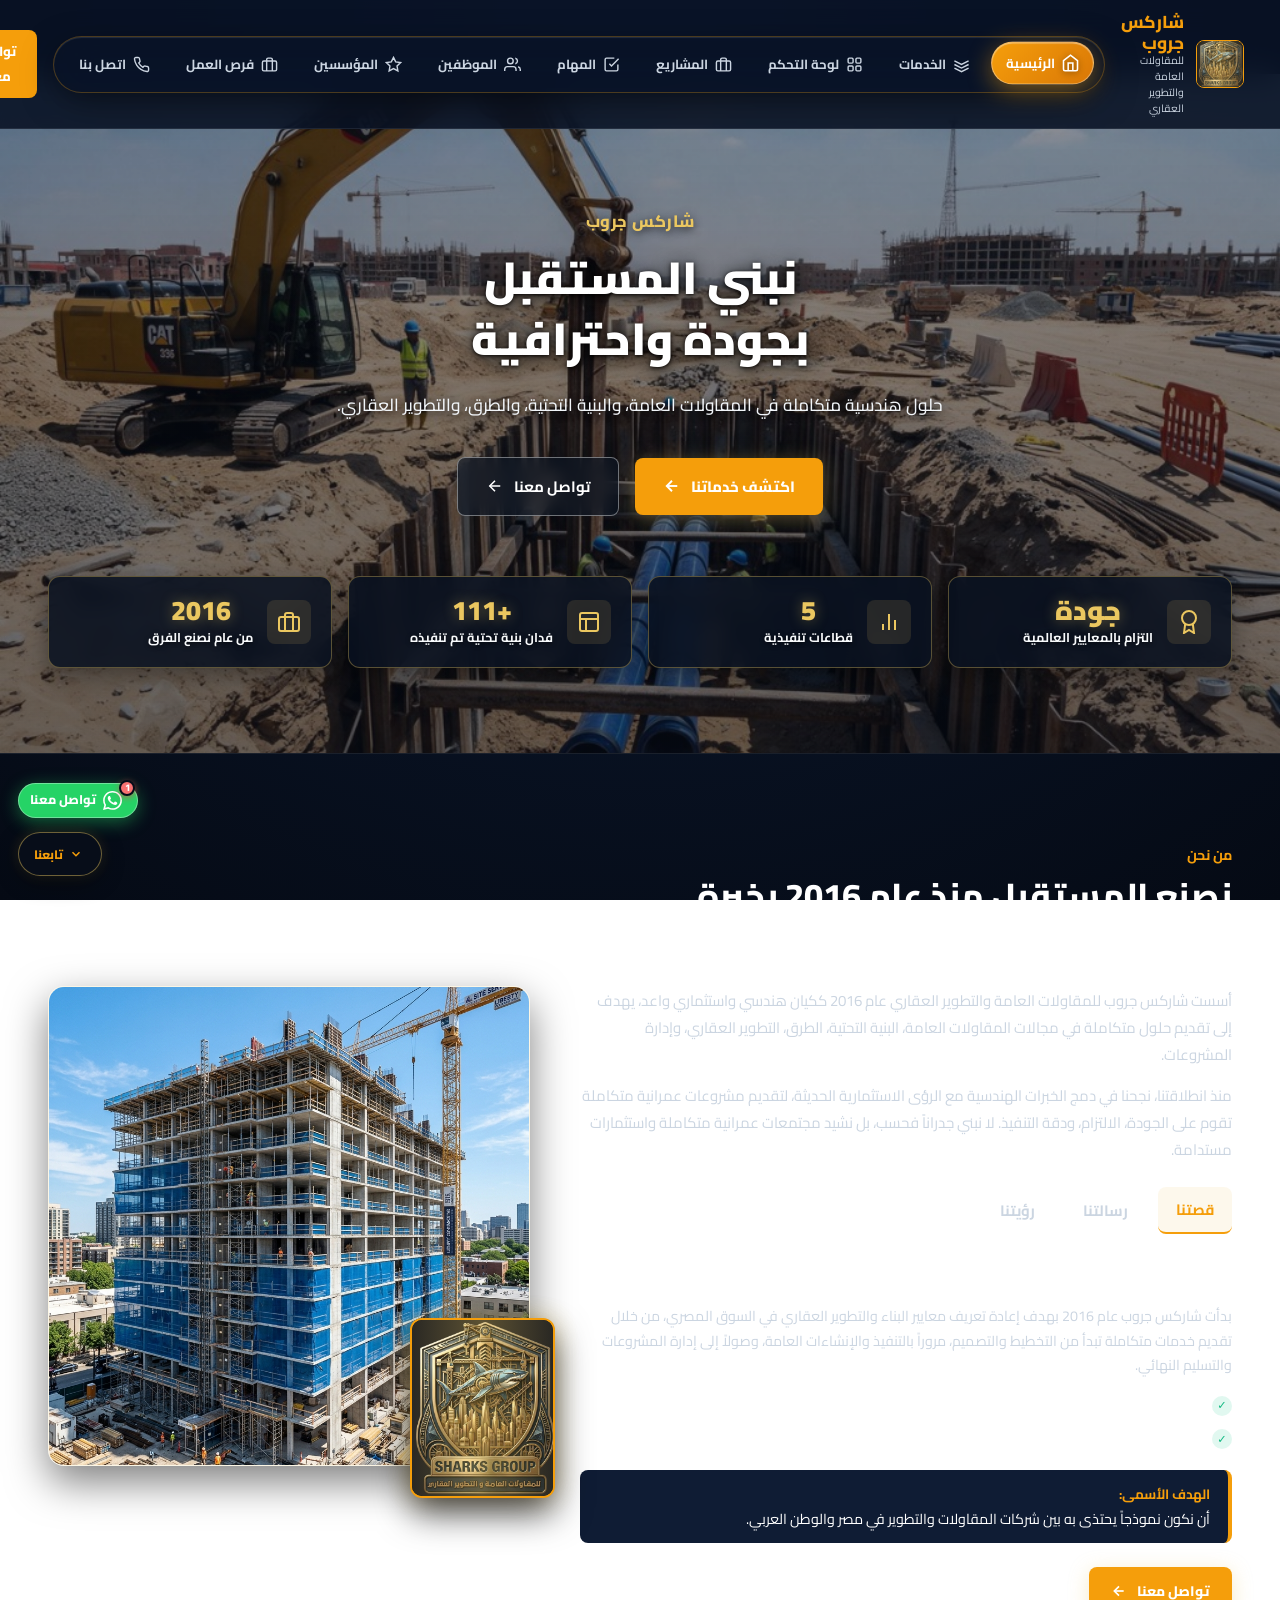
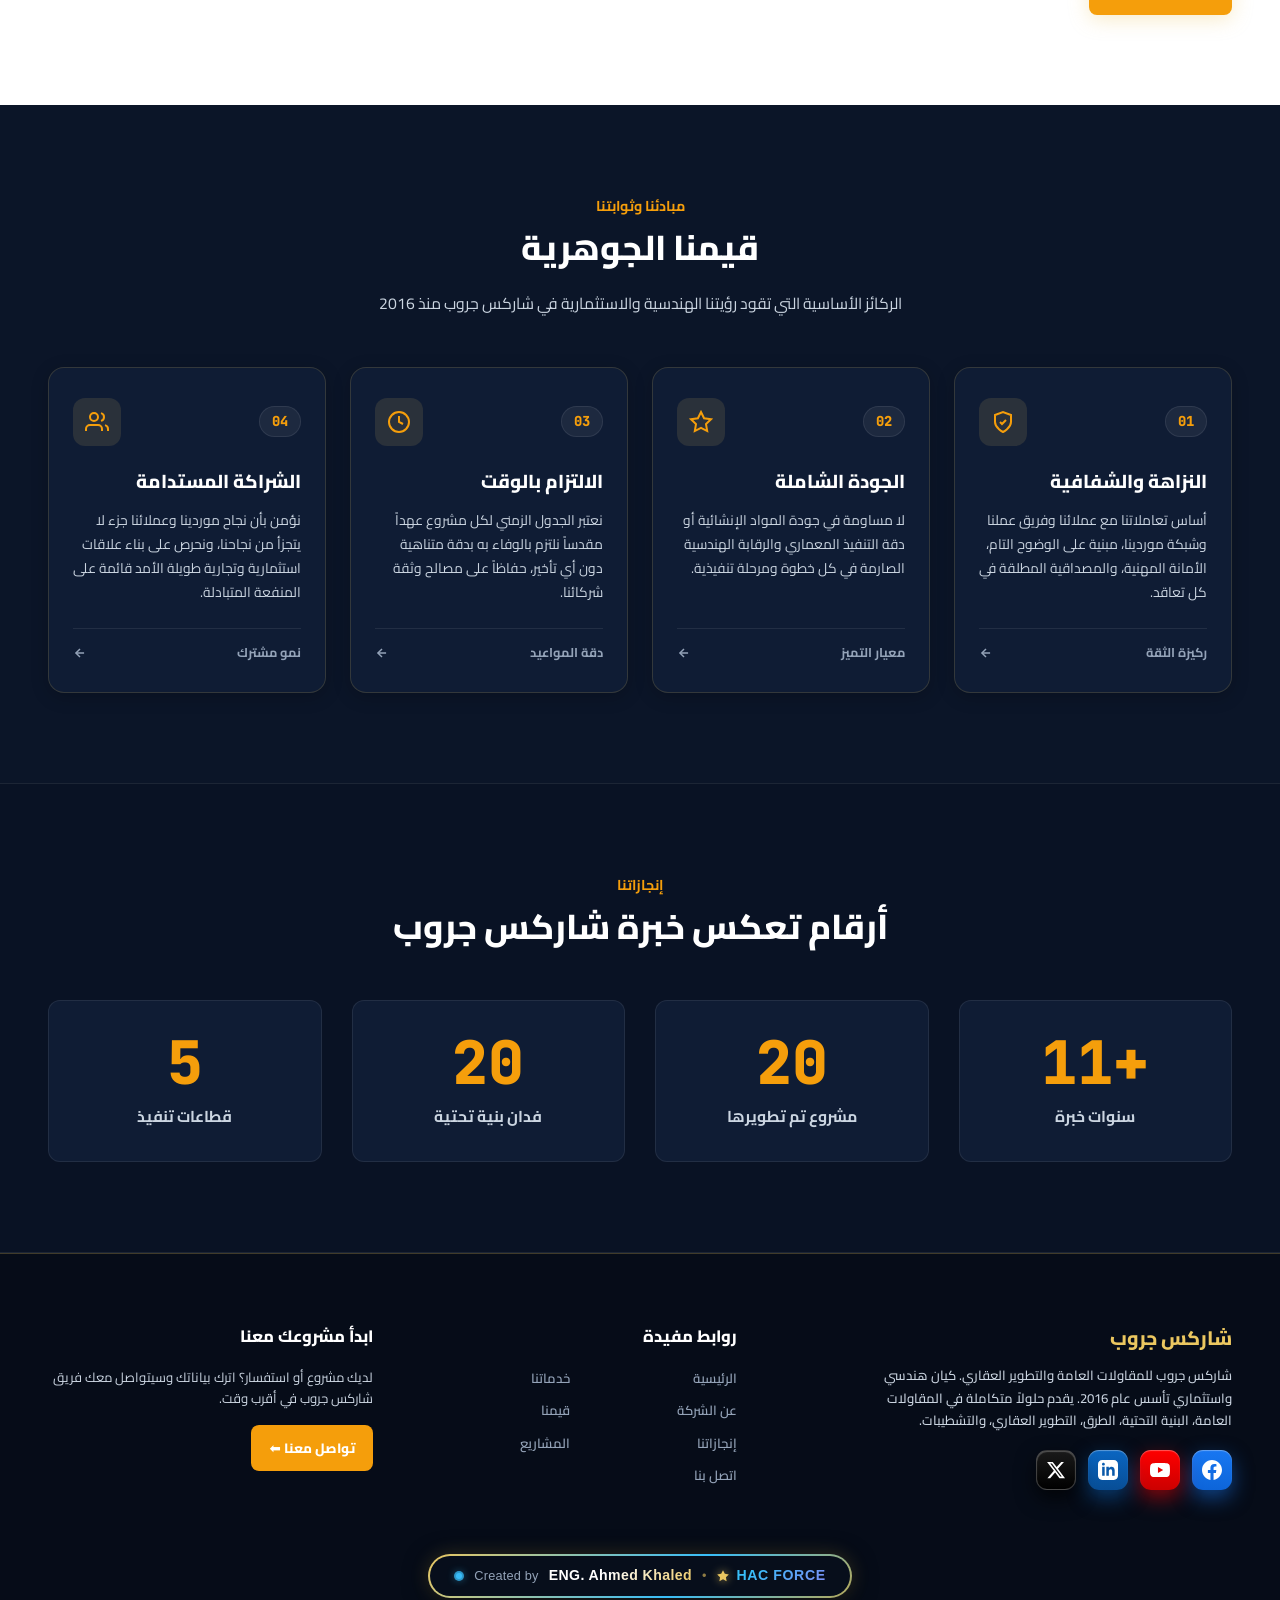
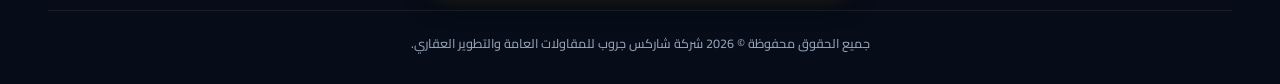
==== index.html @ cdeca27c "Initial commit - Sharks Group Website" ====
<!DOCTYPE html>
<html lang="ar">
<head>
    <meta charset="UTF-8">
    <meta name="viewport" content="width=device-width, initial-scale=1.0">
    <meta name="description" content="شاركس جروب للمقاولات العامة والتطوير العقاري - كيان هندسي واستثماري تأسس عام 2016">
    <title>شاركس جروب للمقاولات العامة والتطوير العقاري</title>

    <!-- Google Fonts & Stylesheet (With Cache-Busting Version) -->
    <link rel="stylesheet" href="css/style.css?v=20260910_v17">
    <meta http-equiv="Cache-Control" content="no-cache, no-store, must-revalidate">
    <meta http-equiv="Pragma" content="no-cache">
    <meta http-equiv="Expires" content="0">

    <!-- Favicon -->
    <link rel="icon" type="image/jpeg" href="assets/logo.jpg">
</head>
<body dir="rtl">

    <!-- ===================================================================
         CINEMATIC 3-SECOND SPLASH SCREEN WITH 3D SWIMMING SHARK EMBLEM
         (USER REQUEST 3)
         =================================================================== -->
    <div id="sharksSplashScreen" class="sharks-splash-screen" aria-label="شاشة الترحيب">
        <!-- Ambient Ocean Deep Background Rays & Bubbles -->
        <div class="splash-ocean-ambient">
            <div class="splash-water-caustic"></div>
            <div class="splash-water-ray ray-1"></div>
            <div class="splash-water-ray ray-2"></div>
            <div class="splash-water-ray ray-3"></div>
            <div class="splash-bubbles">
                <span class="bubble b1"></span>
                <span class="bubble b2"></span>
                <span class="bubble b3"></span>
                <span class="bubble b4"></span>
                <span class="bubble b5"></span>
            </div>
        </div>

        <!-- Center Emblem Showcase with Layered Swimming Shark -->
        <div class="splash-center-content">
            <!-- Pulsing Water Ripple Rings Behind Shield -->
            <div class="splash-ripple-ring ring-1"></div>
            <div class="splash-ripple-ring ring-2"></div>

            <!-- The Architectural Shield Stage (Stable 3D Foundation) -->
            <div class="splash-emblem-stage">
                <!-- 1. Majestic Gold Architectural Shield Base Frame -->
                <img src="assets/sharks_shield_frame.jpg" alt="شاركس جروب درع الشعار" class="splash-shield-bg">

                <!-- 2. Ambient Deep Water Portal Core inside the Shield Center -->
                <div class="splash-portal-core">
                    <div class="portal-vortex-glow"></div>
                    <div class="portal-light-swirl"></div>
                </div>

                <!-- 3. The 3D Mechanical Cybernetic Shark Swimming INSIDE the Shield -->
                <div class="splash-shark-cruiser">
                    <div class="shark-body-animator">
                        <img src="assets/sharks_shark_cropped.png" alt="قرش شاركس جروب الميكانيكي" class="splash-shark-img">
                        
                        <!-- Water Caustic & Metallic Specular Glint Across Shark -->
                        <div class="shark-specular-sweep"></div>

                        <!-- Shark Eye Power Core Glint (Cyan/Blue LED Glow) -->
                        <div class="shark-eye-glow"></div>

                        <!-- Shark Core Golden Mechanical Glow -->
                        <div class="shark-core-glow"></div>

                        <!-- Trailing Micro-bubbles from Shark -->
                        <div class="shark-trail-bubbles">
                            <span class="st-bubble b1"></span>
                            <span class="st-bubble b2"></span>
                            <span class="st-bubble b3"></span>
                        </div>
                    </div>
                </div>

                <!-- 4. Luxury Shield Glass / Gold Sheen Overlay -->
                <div class="splash-shield-sheen"></div>
            </div>

            <!-- Brand Slogan Typography -->
            <div class="splash-brand-group">
                <div class="splash-brand-subtitle">ريادة المقاولات العامة والتطوير العقاري</div>
                <div class="splash-brand-en">ENGINEERING EXCELLENCE & URBAN DEVELOPMENT • SINCE 2016</div>
            </div>

            <!-- Luxury Progress Loading Indicator (Exact 3-Second Progression) -->
            <div class="splash-loader-wrap">
                <div class="splash-loader-bar">
                    <div class="splash-loader-fill" id="splashLoaderFill"></div>
                </div>
                <div class="splash-loader-status" id="splashStatusText">جاري تهيئة المنظومة الهندسية...</div>
            </div>
        </div>

        <!-- Discreet Skip Button -->
        <button type="button" class="splash-skip-btn" onclick="dismissSplashScreen()" title="تخطي شاشة البداية">
            <span>تخطي ⇥</span>
        </button>
    </div>

    <!-- ===================================================================
         UNIFIED TOP NAVIGATION BAR (REQUESTS 1, 2, 3, 4)
         =================================================================== -->
    <header class="unified-navbar">
        <!-- Right: Logo & Brand -->
        <a href="javascript:void(0)" class="nav-brand-area" onclick="switchMainView('home')">
            <div class="nav-brand-logo animated-logo-frame">
                <img src="assets/logo.jpg" alt="شعار شاركس جروب">
            </div>
            <div class="nav-brand-text">
                <h1>شاركس جروب</h1>
                <span>للمقاولات العامة والتطوير العقاري</span>
            </div>
        </a>

        <!-- Center: Main Navigation Tabs -->
        <nav class="nav-capsule-wrapper">
            <ul class="unified-nav-links">
                <!-- 1. الرئيسية -->
                <li class="unified-nav-item">
                    <button class="unified-nav-btn active" id="tabNavHome" onclick="switchMainView('home')">
                        <svg width="17" height="17" viewBox="0 0 24 24" fill="none" stroke="currentColor" stroke-width="2"><path d="M3 9l9-7 9 7v11a2 2 0 0 1-2 2H5a2 2 0 0 1-2-2z"></path><polyline points="9 22 9 12 15 12 15 22"></polyline></svg>
                        <span>الرئيسية</span>
                    </button>
                </li>

                <!-- 2. الخدمات -->
                <li class="unified-nav-item">
                    <button class="unified-nav-btn" id="tabNavServices" onclick="switchMainView('services')">
                        <svg width="17" height="17" viewBox="0 0 24 24" fill="none" stroke="currentColor" stroke-width="2"><path d="M2 17l10 5 10-5M2 12l10 5 10-5M2 7l10 5 10-5"></path></svg>
                        <span>الخدمات</span>
                    </button>
                </li>

                <!-- 3. لوحة التحكم (Request 4) -->
                <li class="unified-nav-item">
                    <button class="unified-nav-btn" id="tabNavDashboard" onclick="switchMainView('dashboard')">
                        <svg width="17" height="17" viewBox="0 0 24 24" fill="none" stroke="currentColor" stroke-width="2"><rect x="3" y="3" width="7" height="7" rx="1.5"></rect><rect x="14" y="3" width="7" height="7" rx="1.5"></rect><rect x="14" y="14" width="7" height="7" rx="1.5"></rect><rect x="3" y="14" width="7" height="7" rx="1.5"></rect></svg>
                        <span>لوحة التحكم</span>
                    </button>
                </li>

                <!-- 4. المشاريع (Request 4) -->
                <li class="unified-nav-item">
                    <button class="unified-nav-btn" id="tabNavProjects" onclick="switchMainView('projects')">
                        <svg width="17" height="17" viewBox="0 0 24 24" fill="none" stroke="currentColor" stroke-width="2"><rect x="2" y="7" width="20" height="14" rx="2" ry="2"></rect><path d="M16 21V5a2 2 0 0 0-2-2h-4a2 2 0 0 0-2 2v16"></path></svg>
                        <span>المشاريع</span>
                    </button>
                </li>

                <!-- 5. المهام (Request 4) -->
                <li class="unified-nav-item">
                    <button class="unified-nav-btn" id="tabNavTasks" onclick="switchMainView('tasks')">
                        <svg width="17" height="17" viewBox="0 0 24 24" fill="none" stroke="currentColor" stroke-width="2"><polyline points="9 11 12 14 22 4"></polyline><path d="M21 12v7a2 2 0 0 1-2 2H5a2 2 0 0 1-2-2V5a2 2 0 0 1 2-2h11"></path></svg>
                        <span>المهام</span>
                    </button>
                </li>

                <!-- 6. الموظفين (Request 3) -->
                <li class="unified-nav-item">
                    <button class="unified-nav-btn" id="tabNavEmployees" onclick="switchMainView('employees')">
                        <svg width="17" height="17" viewBox="0 0 24 24" fill="none" stroke="currentColor" stroke-width="2"><path d="M17 21v-2a4 4 0 0 0-4-4H5a4 4 0 0 0-4 4v2"></path><circle cx="9" cy="7" r="4"></circle><path d="M23 21v-2a4 4 0 0 0-3-3.87"></path><path d="M16 3.13a4 4 0 0 1 0 7.75"></path></svg>
                        <span>الموظفين</span>
                    </button>
                </li>

                <!-- 7. المؤسسين (New Tab: Founders & Leadership) -->
                <li class="unified-nav-item">
                    <button class="unified-nav-btn" id="tabNavFounders" onclick="switchMainView('founders')">
                        <svg width="17" height="17" viewBox="0 0 24 24" fill="none" stroke="currentColor" stroke-width="2"><path d="M12 2l3.09 6.26L22 9.27l-5 4.87 1.18 6.88L12 17.77l-6.18 3.25L7 14.14 2 9.27l6.91-1.01L12 2z"></path></svg>
                        <span>المؤسسين</span>
                    </button>
                </li>

                <!-- 8. فرص العمل (Careers Tab) -->
                <li class="unified-nav-item">
                    <button class="unified-nav-btn" id="tabNavCareers" onclick="switchMainView('careers')">
                        <svg width="17" height="17" viewBox="0 0 24 24" fill="none" stroke="currentColor" stroke-width="2"><rect x="2" y="7" width="20" height="14" rx="2" ry="2"></rect><path d="M16 21V5a2 2 0 0 0-2-2h-4a2 2 0 0 0-2 2v16"></path></svg>
                        <span>فرص العمل</span>
                    </button>
                </li>

                <!-- 9. اتصل بنا (Request 2) -->
                <li class="unified-nav-item">
                    <button class="unified-nav-btn" id="tabNavContact" onclick="switchMainView('contact')">
                        <svg width="17" height="17" viewBox="0 0 24 24" fill="none" stroke="currentColor" stroke-width="2"><path d="M22 16.92v3a2 2 0 0 1-2.18 2 19.79 19.79 0 0 1-8.63-3.07 19.5 19.5 0 0 1-6-6 19.79 19.79 0 0 1-3.07-8.67A2 2 0 0 1 4.11 2h3a2 2 0 0 1 2 1.72 12.84 12.84 0 0 0 .7 2.81 2 2 0 0 1-.45 2.11L8.09 9.91a16 16 0 0 0 6 6l1.27-1.27a2 2 0 0 1 2.11-.45 12.84 12.84 0 0 0 2.81.7A2 2 0 0 1 22 16.92z"></path></svg>
                        <span>اتصل بنا</span>
                    </button>
                </li>
            </ul>
        </nav>

        <!-- Left: CTA Button & Theme Toggle -->
        <div class="nav-left-area">
            <button class="btn-nav-cta" onclick="switchMainView('contact')">
                <span>تواصل معنا</span>
                <svg width="15" height="15" viewBox="0 0 24 24" fill="none" stroke="currentColor" stroke-width="2.5"><line x1="19" y1="12" x2="5" y2="12"></line><polyline points="12 19 5 12 12 5"></polyline></svg>
            </button>

            <!-- Light / Dark Mode Toggle (Request 5) -->
            <button class="theme-toggle-btn" id="themeToggleBtn" onclick="toggleTheme()" title="تبديل الوضع الليلي / النهاري">
                <span class="theme-toggle-icon theme-icon-sun">
                    <svg width="18" height="18" viewBox="0 0 24 24" fill="none" stroke="currentColor" stroke-width="2"><circle cx="12" cy="12" r="5"></circle><line x1="12" y1="1" x2="12" y2="3"></line><line x1="12" y1="21" x2="12" y2="23"></line><line x1="4.22" y1="4.22" x2="5.64" y2="5.64"></line><line x1="18.36" y1="18.36" x2="19.78" y2="19.78"></line><line x1="1" y1="12" x2="3" y2="12"></line><line x1="21" y1="12" x2="23" y2="12"></line><line x1="4.22" y1="19.78" x2="5.64" y2="18.36"></line><line x1="18.36" y1="5.64" x2="19.78" y2="4.22"></line></svg>
                </span>
                <span class="theme-toggle-icon theme-icon-moon">
                    <svg width="18" height="18" viewBox="0 0 24 24" fill="none" stroke="currentColor" stroke-width="2"><path d="M21 12.79A9 9 0 1 1 11.21 3 7 7 0 0 0 21 12.79z"></path></svg>
                </span>
            </button>
        </div>
    </header>

    <!-- ===================================================================
         MAIN VIEWS CONTAINER
         =================================================================== -->
    <main class="platform-content-wrap">

        <!-- ==========================================
             VIEW 1: PUBLIC HOMEPAGE
             ========================================== -->
        <div id="view-home" class="platform-view active">
            <!-- Hero Section with 2-Second Rotating Background Carousel (Request 2) -->
            <section id="home-hero" class="hero-section">
                <!-- Background Carousel Track -->
                <div class="hero-slider-track" id="heroSliderTrack">
                    <div class="hero-slide active" style="background-image: url('assets/project_nile_foundation.jpg');"></div>
                    <div class="hero-slide" style="background-image: url('assets/project_infrastructure_pipes.jpg');"></div>
                    <div class="hero-slide" style="background-image: url('assets/project_engineers_site.jpg');"></div>
                    <div class="hero-slide" style="background-image: url('assets/project_road_earthwork.jpg');"></div>
                    <div class="hero-slide" style="background-image: url('assets/project_excavator_breaker.jpg');"></div>
                </div>
                <div class="hero-overlay-gradient"></div>

                <div class="hero-content scroll-reveal">
                    <span class="hero-overline">شاركس جروب</span>
                    <h1 class="hero-title">نبني المستقبل<br>بجودة واحترافية</h1>
                    <p class="hero-description">
                        حلول هندسية متكاملة في المقاولات العامة، والبنية التحتية، والطرق، والتطوير العقاري.
                    </p>

                    <div class="hero-actions">
                        <button onclick="switchMainView('services')" class="btn-hero-primary">
                            <span>اكتشف خدماتنا</span>
                            <svg width="18" height="18" viewBox="0 0 24 24" fill="none" stroke="currentColor" stroke-width="2.5"><line x1="19" y1="12" x2="5" y2="12"></line><polyline points="12 19 5 12 12 5"></polyline></svg>
                        </button>
                        <button onclick="switchMainView('contact')" class="btn-hero-secondary">
                            <span>تواصل معنا</span>
                            <svg width="18" height="18" viewBox="0 0 24 24" fill="none" stroke="currentColor" stroke-width="2"><line x1="19" y1="12" x2="5" y2="12"></line><polyline points="12 19 5 12 12 5"></polyline></svg>
                        </button>
                    </div>
                </div>

                <!-- 4 Metric Cards at Bottom of Hero -->
                <div class="hero-metrics-bar">
                    <div class="hero-metric-box hover-gold scroll-reveal scroll-reveal-delay-1">
                        <div class="hero-metric-icon">
                            <svg width="24" height="24" viewBox="0 0 24 24" fill="none" stroke="currentColor" stroke-width="2"><circle cx="12" cy="8" r="7"></circle><polyline points="8.21 13.89 7 23 12 20 17 23 15.79 13.88"></polyline></svg>
                        </div>
                        <div>
                            <div class="hero-metric-num">جودة</div>
                            <div class="hero-metric-label">التزام بالمعايير العالمية</div>
                        </div>
                    </div>

                    <div class="hero-metric-box hover-navy scroll-reveal scroll-reveal-delay-2">
                        <div class="hero-metric-icon">
                            <svg width="24" height="24" viewBox="0 0 24 24" fill="none" stroke="currentColor" stroke-width="2"><line x1="18" y1="20" x2="18" y2="10"></line><line x1="12" y1="20" x2="12" y2="4"></line><line x1="6" y1="20" x2="6" y2="14"></line></svg>
                        </div>
                        <div>
                            <div class="hero-metric-num">5</div>
                            <div class="hero-metric-label">قطاعات تنفيذية</div>
                        </div>
                    </div>

                    <div class="hero-metric-box hover-gold scroll-reveal scroll-reveal-delay-3">
                        <div class="hero-metric-icon">
                            <svg width="24" height="24" viewBox="0 0 24 24" fill="none" stroke="currentColor" stroke-width="2"><rect x="3" y="3" width="18" height="18" rx="2" ry="2"></rect><line x1="3" y1="9" x2="21" y2="9"></line><line x1="9" y1="21" x2="9" y2="9"></line></svg>
                        </div>
                        <div>
                            <div class="hero-metric-num">+111</div>
                            <div class="hero-metric-label">فدان بنية تحتية تم تنفيذه</div>
                        </div>
                    </div>

                    <div class="hero-metric-box hover-navy scroll-reveal scroll-reveal-delay-4">
                        <div class="hero-metric-icon">
                            <svg width="24" height="24" viewBox="0 0 24 24" fill="none" stroke="currentColor" stroke-width="2"><rect x="2" y="7" width="20" height="14" rx="2" ry="2"></rect><path d="M16 21V5a2 2 0 0 0-2-2h-4a2 2 0 0 0-2 2v16"></path></svg>
                        </div>
                        <div>
                            <div class="hero-metric-num">2016</div>
                            <div class="hero-metric-label">من عام نصنع الفرق</div>
                        </div>
                    </div>
                </div>
            </section>

            <!-- About Us Section -->
            <section id="home-about" class="home-section">
                <div class="about-grid">
                    <div class="scroll-reveal">
                        <span class="section-tag">من نحن</span>
                        <h2 class="section-heading-large">
                            نصنع المستقبل منذ عام 2016 بخبرة هندسية ورؤية عقارية
                        </h2>
                        <p class="about-lead-text">
                            أسست شاركس جروب للمقاولات العامة والتطوير العقاري عام 2016 ككيان هندسي واستثماري واعد، يهدف إلى تقديم حلول متكاملة في مجالات المقاولات العامة، البنية التحتية، الطرق، التطوير العقاري، وإدارة المشروعات.
                        </p>
                        <p class="about-lead-text" style="margin-top: -10px;">
                            منذ انطلاقتنا، نجحنا في دمج الخبرات الهندسية مع الرؤى الاستثمارية الحديثة، لتقديم مشروعات عمرانية متكاملة تقوم على الجودة، الالتزام، ودقة التنفيذ. لا نبني جدراناً فحسب، بل نشيد مجتمعات عمرانية متكاملة واستثمارات مستدامة.
                        </p>

                        <!-- Tabs -->
                        <div class="about-tabs-nav">
                            <button class="about-tab-btn active" onclick="switchAboutTab('story')">قصتنا</button>
                            <button class="about-tab-btn" onclick="switchAboutTab('mission')">رسالتنا</button>
                            <button class="about-tab-btn" onclick="switchAboutTab('vision')">رؤيتنا</button>
                        </div>

                        <div id="tab-story" class="about-tab-content active">
                            <h4 style="color: var(--text-white); font-size: 1.15rem; font-weight: 700;">رحلة بدأت برؤية هندسية واضحة</h4>
                            <p style="color: var(--text-muted); font-size: 0.95rem; line-height: 1.7; margin-top: 8px;">
                                بدأت شاركس جروب عام 2016 بهدف إعادة تعريف معايير البناء والتطوير العقاري في السوق المصري، من خلال تقديم خدمات متكاملة تبدأ من التخطيط والتصميم، مروراً بالتنفيذ والإنشاءات العامة، وصولاً إلى إدارة المشروعات والتسليم النهائي.
                            </p>
                            <ul class="about-points-list">
                                <li class="about-point-item">
                                    <span class="point-check-icon">✓</span>
                                    <span>حلول متكاملة من التخطيط حتى التسليم</span>
                                </li>
                                <li class="about-point-item">
                                    <span class="point-check-icon">✓</span>
                                    <span>تنفيذ مشروعات حيوية وقومية</span>
                                </li>
                            </ul>
                            <div class="about-goal-box">
                                <div class="about-goal-title">الهدف الأسمى:</div>
                                <div class="about-goal-desc">أن نكون نموذجاً يحتذى به بين شركات المقاولات والتطوير في مصر والوطن العربي.</div>
                            </div>
                        </div>

                        <div id="tab-mission" class="about-tab-content">
                            <h4 style="color: var(--text-white); font-size: 1.15rem; font-weight: 700;">رسالة البناء والتنمية المستدامة</h4>
                            <p style="color: var(--text-muted); font-size: 0.95rem; line-height: 1.7; margin-top: 8px;">
                                تقديم خدمات إنشائية وعقارية متطورة تجمع بين المتانة الإنشائية، الدقة الهندسية، والالتزام بأعلى معايير السلامة المهنية، لتحقيق أعلى عائد استثماري لشركائنا وعملائنا.
                            </p>
                        </div>

                        <div id="tab-vision" class="about-tab-content">
                            <h4 style="color: var(--text-white); font-size: 1.15rem; font-weight: 700;">رؤيتنا للمستقبل</h4>
                            <p style="color: var(--text-muted); font-size: 0.95rem; line-height: 1.7; margin-top: 8px;">
                                الريادة الإقليمية في قيادة المشاريع التنموية الكبرى، وإرساء بصمة معمارية أيقونية تعكس التطور الحضاري والاستثماري لمصر والشرق الأوسط.
                            </p>
                        </div>

                        <div style="margin-top: 24px;">
                            <button onclick="switchMainView('contact')" class="btn-hero-primary" style="padding: 11px 22px; font-size: 0.92rem;">
                                <span>تواصل معنا</span>
                                <svg width="16" height="16" viewBox="0 0 24 24" fill="none" stroke="currentColor" stroke-width="2.5"><line x1="19" y1="12" x2="5" y2="12"></line><polyline points="12 19 5 12 12 5"></polyline></svg>
                            </button>
                        </div>
                    </div>

                    <!-- Building Image with Floating Animated Shield Logo -->
                    <div class="about-image-wrapper scroll-reveal scroll-reveal-delay-2">
                        <img src="assets/building_project.jpg" alt="مشاريع شاركس جروب الإنشائية" class="about-main-img">
                        <div class="about-floating-shield animated-logo-frame">
                            <img src="assets/logo.jpg" alt="شعار شاركس جروب درع ذهبي">
                        </div>
                    </div>
                </div>
            </section>

            <!-- Core Values Section (Request 4: Redesigned with interactive dual-color hover) -->
            <section id="home-values" class="values-section">
                <div class="values-section-header scroll-reveal">
                    <span class="section-tag">مبادئنا وثوابتنا</span>
                    <h2 class="section-heading-large">قيمنا الجوهرية</h2>
                    <p class="values-subtitle">الركائز الأساسية التي تقود رؤيتنا الهندسية والاستثمارية في شاركس جروب منذ 2016</p>
                </div>

                <div class="values-modern-grid">
                    <!-- Card 1: النزاهة والشفافية (Hover shifts to Royal Navy) -->
                    <div class="value-modern-card hover-navy scroll-reveal scroll-reveal-delay-1">
                        <div class="value-card-top-bar">
                            <div class="value-badge-num">01</div>
                            <div class="value-modern-icon">
                                <svg width="24" height="24" viewBox="0 0 24 24" fill="none" stroke="currentColor" stroke-width="2"><path d="M12 22s8-4 8-10V5l-8-3-8 3v7c0 6 8 10 8 10z"></path><polyline points="9 12 11 14 15 10"></polyline></svg>
                            </div>
                        </div>
                        <h3 class="value-modern-title">النزاهة والشفافية</h3>
                        <p class="value-modern-desc">
                            أساس تعاملاتنا مع عملائنا وفريق عملنا وشبكة موردينا، مبنية على الوضوح التام، الأمانة المهنية، والمصداقية المطلقة في كل تعاقد.
                        </p>
                        <div class="value-card-footer">
                            <span>ركيزة الثقة</span>
                            <svg width="14" height="14" viewBox="0 0 24 24" fill="none" stroke="currentColor" stroke-width="2.5"><line x1="19" y1="12" x2="5" y2="12"></line><polyline points="12 19 5 12 12 5"></polyline></svg>
                        </div>
                    </div>

                    <!-- Card 2: الجودة الشاملة (Hover shifts to Warm Gold) -->
                    <div class="value-modern-card hover-gold scroll-reveal scroll-reveal-delay-2">
                        <div class="value-card-top-bar">
                            <div class="value-badge-num">02</div>
                            <div class="value-modern-icon">
                                <svg width="24" height="24" viewBox="0 0 24 24" fill="none" stroke="currentColor" stroke-width="2"><polygon points="12 2 15.09 8.26 22 9.27 17 14.14 18.18 21.02 12 17.77 5.82 21.02 7 14.14 2 9.27 8.91 8.26 12 2"></polygon></svg>
                            </div>
                        </div>
                        <h3 class="value-modern-title">الجودة الشاملة</h3>
                        <p class="value-modern-desc">
                            لا مساومة في جودة المواد الإنشائية أو دقة التنفيذ المعماري والرقابة الهندسية الصارمة في كل خطوة ومرحلة تنفيذية.
                        </p>
                        <div class="value-card-footer">
                            <span>معيار التميز</span>
                            <svg width="14" height="14" viewBox="0 0 24 24" fill="none" stroke="currentColor" stroke-width="2.5"><line x1="19" y1="12" x2="5" y2="12"></line><polyline points="12 19 5 12 12 5"></polyline></svg>
                        </div>
                    </div>

                    <!-- Card 3: الالتزام بالوقت (Hover shifts to Royal Navy) -->
                    <div class="value-modern-card hover-navy scroll-reveal scroll-reveal-delay-3">
                        <div class="value-card-top-bar">
                            <div class="value-badge-num">03</div>
                            <div class="value-modern-icon">
                                <svg width="24" height="24" viewBox="0 0 24 24" fill="none" stroke="currentColor" stroke-width="2"><circle cx="12" cy="12" r="10"></circle><polyline points="12 6 12 12 16 14"></polyline></svg>
                            </div>
                        </div>
                        <h3 class="value-modern-title">الالتزام بالوقت</h3>
                        <p class="value-modern-desc">
                            نعتبر الجدول الزمني لكل مشروع عهداً مقدساً نلتزم بالوفاء به بدقة متناهية دون أي تأخير، حفاظاً على مصالح وثقة شركائنا.
                        </p>
                        <div class="value-card-footer">
                            <span>دقة المواعيد</span>
                            <svg width="14" height="14" viewBox="0 0 24 24" fill="none" stroke="currentColor" stroke-width="2.5"><line x1="19" y1="12" x2="5" y2="12"></line><polyline points="12 19 5 12 12 5"></polyline></svg>
                        </div>
                    </div>

                    <!-- Card 4: الشراكة المستدامة (Hover shifts to Warm Gold) -->
                    <div class="value-modern-card hover-gold scroll-reveal scroll-reveal-delay-4">
                        <div class="value-card-top-bar">
                            <div class="value-badge-num">04</div>
                            <div class="value-modern-icon">
                                <svg width="24" height="24" viewBox="0 0 24 24" fill="none" stroke="currentColor" stroke-width="2"><path d="M17 21v-2a4 4 0 0 0-4-4H5a4 4 0 0 0-4 4v2"></path><circle cx="9" cy="7" r="4"></circle><path d="M23 21v-2a4 4 0 0 0-3-3.87"></path><path d="M16 3.13a4 4 0 0 1 0 7.75"></path></svg>
                            </div>
                        </div>
                        <h3 class="value-modern-title">الشراكة المستدامة</h3>
                        <p class="value-modern-desc">
                            نؤمن بأن نجاح موردينا وعملائنا جزء لا يتجزأ من نجاحنا، ونحرص على بناء علاقات استثمارية وتجارية طويلة الأمد قائمة على المنفعة المتبادلة.
                        </p>
                        <div class="value-card-footer">
                            <span>نمو مشترك</span>
                            <svg width="14" height="14" viewBox="0 0 24 24" fill="none" stroke="currentColor" stroke-width="2.5"><line x1="19" y1="12" x2="5" y2="12"></line><polyline points="12 19 5 12 12 5"></polyline></svg>
                        </div>
                    </div>
                </div>
            </section>

            <!-- Statistics Section -->
            <section id="home-stats" class="stats-counter-section">
                <div class="scroll-reveal">
                    <span class="section-tag">إنجازاتنا</span>
                    <h2 class="section-heading-large">أرقام تعكس خبرة شاركس جروب</h2>
                </div>

                <div class="stats-counter-grid">
                    <div class="stat-counter-box hover-gold scroll-reveal scroll-reveal-delay-1">
                        <div class="stat-counter-number" data-target="11">+11</div>
                        <div class="stat-counter-label">سنوات خبرة</div>
                    </div>

                    <div class="stat-counter-box hover-navy scroll-reveal scroll-reveal-delay-2">
                        <div class="stat-counter-number" data-target="42">42</div>
                        <div class="stat-counter-label">مشروع تم تطويرها</div>
                    </div>

                    <div class="stat-counter-box hover-gold scroll-reveal scroll-reveal-delay-3">
                        <div class="stat-counter-number" data-target="111">111</div>
                        <div class="stat-counter-label">فدان بنية تحتية</div>
                    </div>

                    <div class="stat-counter-box hover-navy scroll-reveal scroll-reveal-delay-4">
                        <div class="stat-counter-number" data-target="5">5</div>
                        <div class="stat-counter-label">قطاعات تنفيذ</div>
                    </div>
                </div>
            </section>

            <!-- Footer -->
            <footer class="home-footer">
                <div class="footer-grid">
                    <div>
                        <div class="footer-brand-title">شاركس جروب</div>
                        <p class="footer-brand-desc">
                            شاركس جروب للمقاولات العامة والتطوير العقاري. كيان هندسي واستثماري تأسس عام 2016. يقدم حلولاً متكاملة في المقاولات العامة، البنية التحتية، الطرق، التطوير العقاري، والتشطيبات.
                        </p>
                        <!-- Footer Social Icons (Authentic Real App Squircles with Audio) -->
                        <div class="footer-social-row">
                            <a href="https://www.facebook.com/share/1EuuiUDaiS/" target="_blank" rel="noopener noreferrer"
                               class="real-app-btn footer-app-btn app-facebook"
                               onpointerdown="if(window.AppSounds) AppSounds.playFacebook()"
                               onclick="if(window.AppSounds) AppSounds.playFacebook()"
                               data-tooltip="فيسبوك" title="فيسبوك - Sharks Group">
                                <svg width="20" height="20" viewBox="0 0 24 24" fill="#ffffff"><path d="M24 12.073c0-6.627-5.373-12-12-12s-12 5.373-12 12c0 5.99 4.388 10.954 10.125 11.854v-8.385H7.078v-3.47h3.047V9.43c0-3.007 1.792-4.669 4.533-4.669 1.312 0 2.686.235 2.686.235v2.953H15.83c-1.491 0-1.956.925-1.956 1.874v2.25h3.328l-.532 3.47h-2.796v8.385C19.612 23.027 24 18.062 24 12.073z"/></svg>
                            </a>
                            <a href="https://youtube.com" target="_blank" rel="noopener noreferrer"
                               class="real-app-btn footer-app-btn app-youtube"
                               onpointerdown="if(window.AppSounds) AppSounds.playYouTube()"
                               onclick="if(window.AppSounds) AppSounds.playYouTube()"
                               data-tooltip="يوتيوب" title="يوتيوب - Sharks Group">
                                <svg width="21" height="21" viewBox="0 0 24 24" fill="#ffffff"><path d="M23.498 6.186a3.016 3.016 0 0 0-2.122-2.136C19.505 3.545 12 3.545 12 3.545s-7.505 0-9.377.505A3.017 3.017 0 0 0 .502 6.186C0 8.07 0 12 0 12s0 3.93.502 5.814a3.016 3.016 0 0 0 2.122 2.136c1.871.505 9.376.505 9.376.505s7.505 0 9.377-.505a3.015 3.015 0 0 0 2.122-2.136C24 15.93 24 12 24 12s0-3.93-.502-5.814zM9.545 15.568V8.432L15.818 12l-6.273 3.568z"/></svg>
                            </a>
                            <a href="https://linkedin.com" target="_blank" rel="noopener noreferrer"
                               class="real-app-btn footer-app-btn app-linkedin"
                               onpointerdown="if(window.AppSounds) AppSounds.playLinkedIn()"
                               onclick="if(window.AppSounds) AppSounds.playLinkedIn()"
                               data-tooltip="لينكد إن" title="لينكد إن - Sharks Group">
                                <svg width="19" height="19" viewBox="0 0 24 24" fill="#ffffff"><path d="M19 0h-14c-2.761 0-5 2.239-5 5v14c0 2.761 2.239 5 5 5h14c2.762 0 5-2.239 5-5v-14c0-2.761-2.238-5-5-5zm-11 19h-3v-11h3v11zm-1.5-12.268c-.966 0-1.75-.79-1.75-1.764s.784-1.764 1.75-1.764 1.75.79 1.75 1.764-.783 1.764-1.75 1.764zm13.5 12.268h-3v-5.604c0-3.368-4-3.113-4 0v5.604h-3v-11h3v1.765c1.396-2.586 7-2.777 7 2.476v6.759z"/></svg>
                            </a>
                            <a href="https://twitter.com" target="_blank" rel="noopener noreferrer"
                               class="real-app-btn footer-app-btn app-twitter"
                               onpointerdown="if(window.AppSounds) AppSounds.playTwitter()"
                               onclick="if(window.AppSounds) AppSounds.playTwitter()"
                               data-tooltip="تويتر / X" title="تويتر / X - Sharks Group">
                                <svg width="18" height="18" viewBox="0 0 24 24" fill="#ffffff"><path d="M18.244 2.25h3.308l-7.227 8.26 8.502 11.24H16.17l-5.214-6.817L4.99 21.75H1.68l7.73-8.835L1.254 2.25H8.08l4.713 6.231zm-1.161 17.52h1.833L7.084 4.126H5.117z"/></svg>
                            </a>
                        </div>
                    </div>

                    <div>
                        <div class="footer-links-title">روابط مفيدة</div>
                        <ul class="footer-links-list">
                            <li><a href="javascript:void(0)" onclick="goToHomeSection('home-hero')">الرئيسية</a></li>
                            <li><a href="javascript:void(0)" onclick="switchMainView('services')">خدماتنا</a></li>
                            <li><a href="javascript:void(0)" onclick="goToHomeSection('home-about')">عن الشركة</a></li>
                            <li><a href="javascript:void(0)" onclick="goToHomeSection('home-values')">قيمنا</a></li>
                            <li><a href="javascript:void(0)" onclick="goToHomeSection('home-stats')">إنجازاتنا</a></li>
                            <li><a href="javascript:void(0)" onclick="switchMainView('projects')">المشاريع</a></li>
                            <li><a href="javascript:void(0)" onclick="switchMainView('contact')">اتصل بنا</a></li>
                        </ul>
                    </div>

                    <div>
                        <div class="footer-links-title">ابدأ مشروعك معنا</div>
                        <p style="font-size: 0.88rem; color: var(--text-muted); line-height: 1.6; margin-bottom: 16px;">
                            لديك مشروع أو استفسار؟ اترك بياناتك وسيتواصل معك فريق شاركس جروب في أقرب وقت.
                        </p>
                        <button onclick="switchMainView('contact')" class="btn-gold" style="padding: 10px 18px;">
                            <span>تواصل معنا ⬅</span>
                        </button>
                    </div>
                </div>

                <!-- Exclusive Animated Creator Signature (User Request 3) -->
                <div class="footer-creator-bar scroll-reveal">
                    <div class="creator-signature-badge">
                        <div class="creator-content">
                            <div class="creator-status-indicator">
                                <span class="creator-ping"></span>
                                <span class="creator-dot"></span>
                            </div>
                            <span class="creator-label">Created by</span>
                            <span class="creator-author">ENG. Ahmed Khaled</span>
                            <span class="creator-sep">•</span>
                            <span class="creator-company">
                                <svg width="14" height="14" viewBox="0 0 24 24" fill="currentColor" class="creator-company-icon"><polygon points="12 2 15.09 8.26 22 9.27 17 14.14 18.18 21.02 12 17.77 5.82 21.02 7 14.14 2 9.27 8.91 8.26 12 2"></polygon></svg>
                                <strong>HAC FORCE</strong>
                            </span>
                        </div>
                    </div>
                </div>

                <div class="footer-copyright-bar">
                    جميع الحقوق محفوظة &copy; 2026 شركة شاركس جروب للمقاولات العامة والتطوير العقاري.
                </div>
            </footer>
        </div>

        <!-- ==========================================
             VIEW: DEDICATED "الخدمات" TAB VIEW
             ========================================== -->
        <div id="view-services" class="platform-view">
            <!-- 1. Hero & Badges with Transparent Dynamic Slider -->
            <section class="services-hero-section">
                <!-- Services Rotating Background Slider (Uses User's Real Project Photos) -->
                <div class="services-slider-track" id="servicesSliderTrackApp">
                    <div class="services-slide active" style="background-image: url('assets/project_nile_foundation.jpg');"></div>
                    <div class="services-slide" style="background-image: url('assets/project_infrastructure_pipes.jpg');"></div>
                    <div class="services-slide" style="background-image: url('assets/project_engineers_site.jpg');"></div>
                    <div class="services-slide" style="background-image: url('assets/project_road_earthwork.jpg');"></div>
                    <div class="services-slide" style="background-image: url('assets/project_excavator_breaker.jpg');"></div>
                </div>
                <div class="services-overlay-gradient"></div>

                <div class="services-hero-content scroll-reveal revealed">
                    <span class="services-hero-tag">شاركس جروب</span>
                    <h1 class="services-hero-title">
                        حلول هندسية وإنشائية متكاملة<br>من التخطيط حتى التسليم
                    </h1>
                    <p class="services-hero-desc">
                        تقدم شاركس جروب للمقاولات العامة والتطوير العقاري منظومة خدمات هندسية وتنفيذية متكاملة تشمل البنية التحتية، شبكات الطرق، الإنشاءات العامة، التطوير العقاري، والتشطيبات المعمارية الراقية، مع التزام كامل بالجودة والسلامة والبرامج الزمنية.
                    </p>

                    <div class="services-hero-actions">
                        <button onclick="switchMainView('contact')" class="btn-hero-primary">
                            <span>تواصل معنا الآن</span>
                            <svg width="18" height="18" viewBox="0 0 24 24" fill="none" stroke="currentColor" stroke-width="2.5"><line x1="19" y1="12" x2="5" y2="12"></line><polyline points="12 19 5 12 12 5"></polyline></svg>
                        </button>
                        <button onclick="document.getElementById('services-list-in-app').scrollIntoView({ behavior: 'smooth' })" class="btn-hero-secondary">
                            <span>استعراض قطاعات الخدمات</span>
                            <svg width="18" height="18" viewBox="0 0 24 24" fill="none" stroke="currentColor" stroke-width="2"><line x1="12" y1="5" x2="12" y2="19"></line><polyline points="19 12 12 19 5 12"></polyline></svg>
                        </button>
                    </div>
                </div>

                <!-- 4 Quality Badges Bar (Directly Matching Image 3) -->
                <div class="services-badges-bar">
                    <div class="services-badge-item hover-navy scroll-reveal revealed">
                        <div class="services-badge-icon">
                            <svg width="22" height="22" viewBox="0 0 24 24" fill="none" stroke="currentColor" stroke-width="2"><rect x="3" y="4" width="18" height="18" rx="2" ry="2"></rect><line x1="16" y1="2" x2="16" y2="6"></line><line x1="8" y1="2" x2="8" y2="6"></line><line x1="3" y1="10" x2="21" y2="10"></line></svg>
                        </div>
                        <div class="services-badge-text">إلتزام تام<br>بالمواعيد</div>
                    </div>

                    <div class="services-badge-item hover-gold scroll-reveal revealed">
                        <div class="services-badge-icon">
                            <svg width="22" height="22" viewBox="0 0 24 24" fill="none" stroke="currentColor" stroke-width="2"><circle cx="12" cy="12" r="3"></circle><path d="M19.4 15a1.65 1.65 0 0 0 .33 1.82l.06.06a2 2 0 0 1 0 2.83 2 2 0 0 1-2.83 0l-.06-.06a1.65 1.65 0 0 0-1.82-.33 1.65 1.65 0 0 0-1 1.51V21a2 2 0 0 1-2 2 2 2 0 0 1-2-2v-.09A1.65 1.65 0 0 0 9 19.4a1.65 1.65 0 0 0-1.82.33l-.06.06a2 2 0 0 1-2.83 0 2 2 0 0 1 0-2.83l.06-.06a1.65 1.65 0 0 0 .33-1.82 1.65 1.65 0 0 0-1.51-1H3a2 2 0 0 1-2-2 2 2 0 0 1 2-2h.09A1.65 1.65 0 0 0 4.6 9a1.65 1.65 0 0 0-.33-1.82l-.06-.06a2 2 0 0 1 0-2.83 2 2 0 0 1 2.83 0l.06.06a1.65 1.65 0 0 0 1.82.33H9a1.65 1.65 0 0 0 1-1.51V3a2 2 0 0 1 2-2 2 2 0 0 1 2 2v.09a1.65 1.65 0 0 0 1 1.51 1.65 1.65 0 0 0 1.82-.33l.06-.06a2 2 0 0 1 2.83 0 2 2 0 0 1 0 2.83l-.06.06a1.65 1.65 0 0 0-.33 1.82V9a1.65 1.65 0 0 0 1.51 1H21a2 2 0 0 1 2 2 2 2 0 0 1-2 2h-.09a1.65 1.65 0 0 0-1.51 1z"></path></svg>
                        </div>
                        <div class="services-badge-text">إدارة دقيقة<br>لكل مرحلة</div>
                    </div>

                    <div class="services-badge-item hover-navy scroll-reveal revealed">
                        <div class="services-badge-icon">
                            <svg width="22" height="22" viewBox="0 0 24 24" fill="none" stroke="currentColor" stroke-width="2"><path d="M17 21v-2a4 4 0 0 0-4-4H5a4 4 0 0 0-4 4v2"></path><circle cx="9" cy="7" r="4"></circle><path d="M23 21v-2a4 4 0 0 0-3-3.87"></path><path d="M16 3.13a4 4 0 0 1 0 7.75"></path></svg>
                        </div>
                        <div class="services-badge-text">فريق متخصص<br>ذو خبرة</div>
                    </div>

                    <div class="services-badge-item hover-gold scroll-reveal revealed">
                        <div class="services-badge-icon">
                            <svg width="22" height="22" viewBox="0 0 24 24" fill="none" stroke="currentColor" stroke-width="2"><circle cx="12" cy="8" r="7"></circle><polyline points="8.21 13.89 7 23 12 20 17 23 15.79 13.88"></polyline></svg>
                        </div>
                        <div class="services-badge-text">جودة عالية<br>في التنفيذ</div>
                    </div>
                </div>
            </section>

            <!-- 2. Services Showcase Cards Grid (Matching Images 1 & 2) -->
            <section id="services-list-in-app" class="services-showcase-section">
                <div class="services-showcase-list">

                    <!-- Service Card 1: أعمال البنية التحتية والشبكات -->
                    <div class="service-showcase-card scroll-reveal revealed">
                        <div class="service-card-info">
                            <div class="service-card-tag-row">
                                <span class="service-category-badge">أعمال البنية التحتية والشبكات ⬅</span>
                                <span class="service-card-number">01</span>
                            </div>
                            <h2 class="service-card-title">بنية تحتية متكاملة للمشروعات العمرانية</h2>
                            <p class="service-card-desc">
                                نقدم حلولاً متكاملة لتنفيذ شبكات المياه والصرف الصحي والكهرباء والاتصالات، مع تجهيز بنية تحتية قوية تدعم استدامة تشغيل المشروع وفقاً للمواصفات القياسية.
                            </p>
                            <ul class="service-points-list">
                                <li class="service-point-item">
                                    <span class="service-point-icon">✓</span>
                                    <span>شبكات مياه وصرف صحي وخطوط الانحدار والربط</span>
                                </li>
                                <li class="service-point-item">
                                    <span class="service-point-icon">✓</span>
                                    <span>خطوط طرد وشبكات ومحطات رفع ومعالجة مياه</span>
                                </li>
                                <li class="service-point-item">
                                    <span class="service-point-icon">✓</span>
                                    <span>تمديدات الكهرباء، الإنارة، والاتصالات وشبكات الفايبر</span>
                                </li>
                                <li class="service-point-item">
                                    <span class="service-point-icon">✓</span>
                                    <span>شبكات تصريف مياه الأمطار ودرء السيول</span>
                                </li>
                                <li class="service-point-item">
                                    <span class="service-point-icon">✓</span>
                                    <span>تجهيز وتهيئة البنية التحتية بالمواصفات الفنية المعتمدة</span>
                                </li>
                            </ul>
                        </div>
                        <div class="service-card-visual">
                            <img src="assets/service_infrastructure.jpg" alt="أعمال البنية التحتية والشبكات - شاركس جروب" class="service-main-image">
                            <div class="service-image-overlay"></div>
                        </div>
                    </div>

                    <!-- Service Card 2: أعمال الطرق والتمهيد والتسوية (Reversed) -->
                    <div class="service-showcase-card card-reversed scroll-reveal revealed">
                        <div class="service-card-info">
                            <div class="service-card-tag-row">
                                <span class="service-category-badge">أعمال الطرق والتمهيد ⬅</span>
                                <span class="service-card-number">02</span>
                            </div>
                            <h2 class="service-card-title">تمهيد ورصف الطرق بدقة تنفيذ عالية</h2>
                            <p class="service-card-desc">
                                ننفذ أعمال الطرق والتمهيد والتسوية لضمان ثبات واستقرار مسطح الطريق وتحقيق أعلى درجات الجودة والمتانة، بما يخدم المشروعات والمحاور الحيوية بكفاءة استثنائية.
                            </p>
                            <ul class="service-points-list">
                                <li class="service-point-item">
                                    <span class="service-point-icon">✓</span>
                                    <span>أعمال الحفر والردم والتسويات الترابية وضبط المناسيب</span>
                                </li>
                                <li class="service-point-item">
                                    <span class="service-point-icon">✓</span>
                                    <span>أعمال التسوية والدمك وتوفير طبقات الأساس والأسفلت</span>
                                </li>
                                <li class="service-point-item">
                                    <span class="service-point-icon">✓</span>
                                    <span>تمهيد ورصف الطرق الداخلية للمشروعات والمحاور الخارجية</span>
                                </li>
                                <li class="service-point-item">
                                    <span class="service-point-icon">✓</span>
                                    <span>تركيب الإنترلوك، البلدورات، والأرصفة الخرسانية</span>
                                </li>
                                <li class="service-point-item">
                                    <span class="service-point-icon">✓</span>
                                    <span>اللوحات الإرشادية والمرورية، الدهانات، وتخطيط وإنارة الطرق</span>
                                </li>
                                <li class="service-point-item">
                                    <span class="service-point-icon">✓</span>
                                    <span>تقليل الهبوطات ومعالجة التربة وتحسين قدرة التحمل الإنشائي</span>
                                </li>
                            </ul>
                        </div>
                        <div class="service-card-visual">
                            <img src="assets/service_roads.jpg" alt="أعمال الطرق والتمهيد والرصف - شاركس جروب" class="service-main-image">
                            <div class="service-image-overlay"></div>
                        </div>
                    </div>

                    <!-- Service Card 3: المقاولات العامة والإنشاءات -->
                    <div class="service-showcase-card scroll-reveal revealed">
                        <div class="service-card-info">
                            <div class="service-card-tag-row">
                                <span class="service-category-badge">المقاولات العامة والإنشاءات ⬅</span>
                                <span class="service-card-number">03</span>
                            </div>
                            <h2 class="service-card-title">تنفيذ إنشائي متكامل من البداية حتى التسليم</h2>
                            <p class="service-card-desc">
                                ننفذ مشاريع المقاولات وفق أعلى معايير الجودة من خلال فريق هندسي وإشراف ميداني دقيق، مع الالتزام بالمخططات والمواصفات والجداول الزمنية المعتمدة لضمان جاهزية المنشآت.
                            </p>
                            <ul class="service-points-list">
                                <li class="service-point-item">
                                    <span class="service-point-icon">✓</span>
                                    <span>تنفيذ الأعمال الخرسانية والحديد والبيارات والمنشآت الثقيلة</span>
                                </li>
                                <li class="service-point-item">
                                    <span class="service-point-icon">✓</span>
                                    <span>تنفيذ المباني والمنشآت السكنية، الإدارية، التجارية، والصناعية</span>
                                </li>
                                <li class="service-point-item">
                                    <span class="service-point-icon">✓</span>
                                    <span>تجهيز وتنفيذ خطط العمل للمراحل المختلفة بدقة متناهية</span>
                                </li>
                                <li class="service-point-item">
                                    <span class="service-point-icon">✓</span>
                                    <span>أعمال الحوائط والأسقف والتسليح والربط الإنشائي المتين</span>
                                </li>
                                <li class="service-point-item">
                                    <span class="service-point-icon">✓</span>
                                    <span>إدارة الموقع والموارد وضبط الجودة لضمان سير العمل بكفاءة</span>
                                </li>
                                <li class="service-point-item">
                                    <span class="service-point-icon">✓</span>
                                    <span>التنسيق الكامل مع الجهات المعنية والاستشاريين حتى التسليم النهائي</span>
                                </li>
                            </ul>
                        </div>
                        <div class="service-card-visual">
                            <img src="assets/service_construction.jpg" alt="المقاولات العامة والإنشاءات - شاركس جروب" class="service-main-image">
                            <div class="service-image-overlay"></div>
                        </div>
                    </div>

                    <!-- Service Card 4: التطوير والاستثمار العقاري (Reversed) -->
                    <div class="service-showcase-card card-reversed scroll-reveal revealed">
                        <div class="service-card-info">
                            <div class="service-card-tag-row">
                                <span class="service-category-badge">التطوير والاستثمار العقاري ⬅</span>
                                <span class="service-card-number">04</span>
                            </div>
                            <h2 class="service-card-title">مشروعات عقارية برؤية استثمارية مستدامة</h2>
                            <p class="service-card-desc">
                                نقدم خدمات التطوير العقاري التي تجمع بين التخطيط الاستراتيجي السليم وجودة التنفيذ والقيمة الاستثمارية طويلة المدى، لتطوير أصول عقارية تحقق أعلى عوائد مستدامة.
                            </p>
                            <ul class="service-points-list">
                                <li class="service-point-item">
                                    <span class="service-point-icon">✓</span>
                                    <span>دراسة الفرص الاستثمارية وتحليلات الجدوى الفنية والاقتصادية</span>
                                </li>
                                <li class="service-point-item">
                                    <span class="service-point-icon">✓</span>
                                    <span>تخطيط وتطوير المشروعات والمجتمعات العمرانية المتكاملة</span>
                                </li>
                                <li class="service-point-item">
                                    <span class="service-point-icon">✓</span>
                                    <span>إدارة شاملة لكافة مراحل التطوير من الفكرة والتراخيص حتى التسليم</span>
                                </li>
                                <li class="service-point-item">
                                    <span class="service-point-icon">✓</span>
                                    <span>تطوير الأراضي وتجهيزها وتهيئتها وفق الاستخدام الاستثماري الأمثل</span>
                                </li>
                                <li class="service-point-item">
                                    <span class="service-point-icon">✓</span>
                                    <span>حلول عمرانية متكاملة وبيئات سكنية واستثمارية ذات قيمة مستدامة</span>
                                </li>
                            </ul>
                        </div>
                        <div class="service-card-visual">
                            <img src="assets/service_realestate.jpg" alt="التطوير والاستثمار العقاري - شاركس جروب" class="service-main-image">
                            <div class="service-image-overlay"></div>
                        </div>
                    </div>

                    <!-- Service Card 5: التشطيبات واللاندسكيب -->
                    <div class="service-showcase-card scroll-reveal revealed">
                        <div class="service-card-info">
                            <div class="service-card-tag-row">
                                <span class="service-category-badge">التشطيبات واللاندسكيب ⬅</span>
                                <span class="service-card-number">05</span>
                            </div>
                            <h2 class="service-card-title">تشطيبات ولاندسكيب بمستوى نهائي احترافي</h2>
                            <p class="service-card-desc">
                                ننفذ أعمال التشطيبات الداخلية والخارجية واللاندسكيب والهاردسكيب لإخراج المشروعات بصورة متكاملة تجمع بين الفخامة المعمارية والقيمة الجمالية والوظيفية.
                            </p>
                            <ul class="service-points-list">
                                <li class="service-point-item">
                                    <span class="service-point-icon">✓</span>
                                    <span>تشطيبات معمارية داخلية فاخرة للقاعات والمباني والمكاتب</span>
                                </li>
                                <li class="service-point-item">
                                    <span class="service-point-icon">✓</span>
                                    <span>تشطيبات واجهات خارجية عصرية بمواد مقاومة للعوامل الجوية</span>
                                </li>
                                <li class="service-point-item">
                                    <span class="service-point-icon">✓</span>
                                    <span>تصميم وتنفيذ أعمال اللاندسكيب والمساحات الخضراء والحدائق</span>
                                </li>
                                <li class="service-point-item">
                                    <span class="service-point-icon">✓</span>
                                    <span>تنفيذ الهاردسكيب، الممرات، البرجولات، والمسارات الديكورية</span>
                                </li>
                                <li class="service-point-item">
                                    <span class="service-point-icon">✓</span>
                                    <span>تجهيز وفرش المساحات الإدارية والقاعات والتسليم الاحترافي الكامل</span>
                                </li>
                            </ul>
                        </div>
                        <div class="service-card-visual">
                            <img src="assets/service_finishing.jpg" alt="التشطيبات واللاندسكيب - شاركس جروب" class="service-main-image">
                            <div class="service-image-overlay"></div>
                        </div>
                    </div>

                </div>
            </section>

            <!-- 3. Quality Policy Section (Directly Matching Image 4) -->
            <section class="quality-policy-section">
                <div class="quality-header-wrap scroll-reveal revealed">
                    <span class="quality-tag">الجودة</span>
                    <h2 class="quality-title">سياسة الجودة في تنفيذ خدماتنا</h2>
                    <p class="quality-lead-text">
                        تلتزم شاركس جروب بتقديم أعلى معايير الجودة في كافة أعمال المقاولات والبنية التحتية والطرق، من خلال تطبيق المواصفات القياسية، اختيار المواد بعناية، والتعامل مع موردين ومصانع معتمدين لضمان جودة التنفيذ في كل مرحلة.
                    </p>
                </div>

                <div class="quality-cards-grid">
                    <div class="quality-card-item hover-navy scroll-reveal revealed">
                        <div class="quality-card-number">01</div>
                        <h3 class="quality-card-title">المواصفات القياسية</h3>
                        <p class="quality-card-text">
                            الالتزام بالكود الهندسي والمواصفات المعتمدة في تنفيذ الأعمال واختيار مواد البناء بما يضمن أقصى درجات الأمان والمتانة.
                        </p>
                    </div>

                    <div class="quality-card-item hover-gold scroll-reveal revealed">
                        <div class="quality-card-number">02</div>
                        <h3 class="quality-card-title">الموردون المعتمدون</h3>
                        <p class="quality-card-text">
                            التعامل مع موردين ومصانع مؤهلين لضمان جودة الخامات الموردة لمواقع العمل ومطابقتها التامة للعينات المعتمدة.
                        </p>
                    </div>

                    <div class="quality-card-item hover-navy scroll-reveal revealed">
                        <div class="quality-card-number">03</div>
                        <h3 class="quality-card-title">الرقابة والفحص الدوري</h3>
                        <p class="quality-card-text">
                            تطبيق نظام فحص واستلام للمواد والأعمال وفق المستندات الفنية والمواصفات المطلوبة عبر مهندسي ضبط الجودة بالموقع.
                        </p>
                    </div>

                    <div class="quality-card-item hover-gold scroll-reveal revealed">
                        <div class="quality-card-number">04</div>
                        <h3 class="quality-card-title">التحسين المستمر</h3>
                        <p class="quality-card-text">
                            تطوير مهارات فريق العمل وتحديث آليات التنفيذ لمواكبة أحدث النظم الهندسية العالمية والمعدات الإنشائية المتطورة.
                        </p>
                    </div>
                </div>
            </section>

            <!-- 4. Workflow Stages Section (Directly Matching Image 4) -->
            <section class="workflow-stages-section">
                <div class="workflow-header-wrap scroll-reveal revealed">
                    <h2 class="workflow-watermark-title">آلية العمل</h2>
                    <p style="color: var(--text-muted); font-size: 1.05rem;">
                        خطوات هندسية مدروسة نتبعها لتحويل رؤى عملائنا إلى مشروعات كبرى على أرض الواقع
                    </p>
                </div>

                <div class="workflow-steps-grid">
                    <div class="workflow-step-card hover-navy scroll-reveal revealed">
                        <div class="workflow-step-icon-wrap">
                            <svg width="28" height="28" viewBox="0 0 24 24" fill="none" stroke="currentColor" stroke-width="2"><path d="M21.21 15.89A10 10 0 1 1 8 2.83"></path><path d="M22 12A10 10 0 0 0 12 2v10z"></path></svg>
                        </div>
                        <div class="workflow-step-num">01</div>
                        <h3 class="workflow-step-title">تحليل متطلبات المشروع</h3>
                        <p class="workflow-step-desc">
                            نبدأ بفهم طبيعة المشروع، نطاق الأعمال، الموقع، المتطلبات الفنية، والجدول الزمني المطلوب لإعداد الرؤية الشاملة.
                        </p>
                    </div>

                    <div class="workflow-step-card hover-gold scroll-reveal revealed">
                        <div class="workflow-step-icon-wrap">
                            <svg width="28" height="28" viewBox="0 0 24 24" fill="none" stroke="currentColor" stroke-width="2"><rect x="3" y="3" width="18" height="18" rx="2" ry="2"></rect><line x1="9" y1="9" x2="15" y2="9"></line><line x1="9" y1="13" x2="15" y2="13"></line><line x1="9" y1="17" x2="13" y2="17"></line></svg>
                        </div>
                        <div class="workflow-step-num">02</div>
                        <h3 class="workflow-step-title">التخطيط والدراسة الفنية</h3>
                        <p class="workflow-step-desc">
                            نضع خطة تنفيذ واضحة تشمل الموارد، مراحل العمل، التوريدات، المقايسات المعتمدة، ومعايير الجودة والسلامة المهنية.
                        </p>
                    </div>

                    <div class="workflow-step-card hover-navy scroll-reveal revealed">
                        <div class="workflow-step-icon-wrap">
                            <svg width="28" height="28" viewBox="0 0 24 24" fill="none" stroke="currentColor" stroke-width="2"><polyline points="20 6 9 17 4 12"></polyline></svg>
                        </div>
                        <div class="workflow-step-num">03</div>
                        <h3 class="workflow-step-title">التنفيذ والمتابعة والتسليم</h3>
                        <p class="workflow-step-desc">
                            ننفذ الأعمال وفق المواصفات بدقة هندسية عالية، مع متابعة مستمرة وإشراف دوري حتى التسليم النهائي بكفاءة وجودة فائقة.
                        </p>
                    </div>
                </div>
            </section>

            <!-- 5. Consultation & CTA Banner -->
            <section class="services-cta-section">
                <div class="services-cta-content scroll-reveal revealed">
                    <h2 class="services-cta-title">هل لديك مشروع ترغب في تنفيذه بأعلى معايير الجودة؟</h2>
                    <p class="services-cta-subtitle">
                        تواصل الآن مع الخبراء والمهندسين في شاركس جروب لمناقشة تفاصيل مشروعك واستلام المقايسات والدراسات الفنية المعتمدة.
                    </p>
                    <button onclick="switchMainView('contact')" class="btn-hero-primary" style="padding: 15px 36px; font-size: 1.05rem;">
                        <span>تواصل معنا الآن</span>
                        <svg width="18" height="18" viewBox="0 0 24 24" fill="none" stroke="currentColor" stroke-width="2.5"><line x1="19" y1="12" x2="5" y2="12"></line><polyline points="12 19 5 12 12 5"></polyline></svg>
                    </button>
                </div>
            </section>
        </div>

        <!-- ==========================================
             VIEW 2: DEDICATED "اتصل بنا" PAGE (REQUEST 2)
             ========================================== -->
        <div id="view-contact" class="platform-view">
            <div class="contact-page-wrapper">
                <!-- Top Header -->
                <div class="contact-page-hero scroll-reveal">
                    <span class="contact-page-tag">تواصل معنا</span>
                    <h1 class="contact-page-title">تواصل معنا وأرسل رسالتك</h1>
                    <p class="contact-page-desc">
                        تواصل معنا مع شركة شاركس جروب لتنفيذ مشاريعك العقارية والهندسية وتلقي الاستشارات والحلول الفنية من فريقنا المتخصص.
                    </p>
                </div>

                <!-- Executive Full-Width HQ Map Banner (User Request 1) -->
                <a href="https://maps.app.goo.gl/yVFabn3ickojJNJy7" target="_blank" rel="noopener noreferrer" class="hq-interactive-map-banner scroll-reveal" title="فتح المقر الرئيسي في خرائط Google">
                    <!-- Semi-transparent professional map background with subtle zoom effect -->
                    <div class="hq-map-bg-layer" style="background-image: url('assets/hq_map_bg.jpg');"></div>
                    <div class="hq-map-gradient-overlay"></div>

                    <!-- Main Content occupying the entire space -->
                    <div class="hq-map-banner-content">
                        <div class="hq-map-header-row">
                            <div class="hq-pin-beacon-large">
                                <span class="hq-beacon-pulse"></span>
                                <svg width="24" height="24" viewBox="0 0 24 24" fill="currentColor"><path d="M12 2C8.13 2 5 5.13 5 9c0 5.25 7 13 7 13s7-7.75 7-13c0-3.87-3.13-7-7-7zm0 9.5c-1.38 0-2.5-1.12-2.5-2.5s1.12-2.5 2.5-2.5 2.5 1.12 2.5 2.5-1.12 2.5-2.5 2.5z"/></svg>
                            </div>
                            <div class="hq-map-text-group">
                                <h3 class="hq-map-title">المقر الرئيسي - شاركس جروب</h3>
                                <span class="hq-map-location-tag">دمنهور، محافظة البحيرة</span>
                            </div>
                        </div>

                        <p class="hq-map-address-full">
                            شارع عبد السلام الشاذلي - برج السلام - أمام مدرسة الصفوة للغات
                        </p>

                        <div class="hq-map-action-btn">
                            <span>فتح الموقع في خرائط Google</span>
                            <svg width="17" height="17" viewBox="0 0 24 24" fill="none" stroke="currentColor" stroke-width="2.5"><path d="M18 13v6a2 2 0 0 1-2 2H5a2 2 0 0 1-2-2V8a2 2 0 0 1 2-2h6"></path><polyline points="15 3 21 3 21 9"></polyline><line x1="10" y1="14" x2="21" y2="3"></line></svg>
                        </div>
                    </div>
                </a>

                <!-- 6 Contact Cards Grid (Matching user's image) -->
                <div class="contact-cards-grid-6">
                    <!-- Card 1: Address -->
                    <div class="contact-card-item scroll-reveal scroll-reveal-delay-1">
                        <div class="contact-card-top">
                            <span class="contact-card-title">العنوان</span>
                            <div class="contact-card-icon">
                                <svg width="20" height="20" viewBox="0 0 24 24" fill="none" stroke="currentColor" stroke-width="2"><path d="M21 10c0 7-9 13-9 13s-9-6-9-13a9 9 0 0 1 18 0z"></path><circle cx="12" cy="10" r="3"></circle></svg>
                            </div>
                        </div>
                        <p class="contact-card-detail">
                            <a href="https://maps.app.goo.gl/yVFabn3ickojJNJy7" target="_blank" rel="noopener noreferrer" class="interactive-contact-link" title="فتح العنوان في خرائط Google">
                                <span>محافظة البحيرة - مدخل دمنهور - ش عبد السلام الشاذلي - برج السلام - أمام مدرسة الصفوة للغات</span>
                                <span class="contact-action-icon-btn" title="فتح في Google Maps">
                                    <svg width="15" height="15" viewBox="0 0 24 24" fill="none" stroke="currentColor" stroke-width="2.5"><path d="M18 13v6a2 2 0 0 1-2 2H5a2 2 0 0 1-2-2V8a2 2 0 0 1 2-2h6"></path><polyline points="15 3 21 3 21 9"></polyline><line x1="10" y1="14" x2="21" y2="3"></line></svg>
                                </span>
                            </a>
                        </p>
                    </div>

                    <!-- Card 2: General Email -->
                    <div class="contact-card-item scroll-reveal scroll-reveal-delay-2">
                        <div class="contact-card-top">
                            <span class="contact-card-title">البريد الإلكتروني</span>
                            <div class="contact-card-icon">
                                <svg width="20" height="20" viewBox="0 0 24 24" fill="none" stroke="currentColor" stroke-width="2"><path d="M4 4h16c1.1 0 2 .9 2 2v12c0 1.1-.9 2-2 2H4c-1.1 0-2-.9-2-2V6c0-1.1.9-2 2-2z"></path><polyline points="22,6 12,13 2,6"></polyline></svg>
                            </div>
                        </div>
                        <p class="contact-card-detail">
                            <span style="display: block; margin-bottom: 8px;">للاستفسارات والتعاقدات العامة:</span>
                            <a href="mailto:info@sharks-eg.com" class="interactive-contact-link" title="إرسال بريد إلكتروني">
                                <strong>info@sharks-eg.com</strong>
                                <span class="contact-action-icon-btn" title="إرسال بريد إلكتروني">
                                    <svg width="15" height="15" viewBox="0 0 24 24" fill="none" stroke="currentColor" stroke-width="2"><path d="M4 4h16c1.1 0 2 .9 2 2v12c0 1.1-.9 2-2 2H4c-1.1 0-2-.9-2-2V6c0-1.1.9-2 2-2z"></path><polyline points="22,6 12,13 2,6"></polyline></svg>
                                </span>
                            </a>
                        </p>
                    </div>

                    <!-- Card 3: Phones -->
                    <div class="contact-card-item scroll-reveal scroll-reveal-delay-3">
                        <div class="contact-card-top">
                            <span class="contact-card-title">أرقام الهواتف</span>
                            <div class="contact-card-icon">
                                <svg width="20" height="20" viewBox="0 0 24 24" fill="none" stroke="currentColor" stroke-width="2"><path d="M22 16.92v3a2 2 0 0 1-2.18 2 19.79 19.79 0 0 1-8.63-3.07 19.5 19.5 0 0 1-6-6 19.79 19.79 0 0 1-3.07-8.67A2 2 0 0 1 4.11 2h3a2 2 0 0 1 2 1.72 12.84 12.84 0 0 0 .7 2.81 2 2 0 0 1-.45 2.11L8.09 9.91a16 16 0 0 0 6 6l1.27-1.27a2 2 0 0 1 2.11-.45 12.84 12.84 0 0 0 2.81.7A2 2 0 0 1 22 16.92z"></path></svg>
                            </div>
                        </div>
                        <p class="contact-card-detail" style="display: flex; flex-direction: column; gap: 10px;">
                            <a href="tel:01038502003" onclick="handlePhoneClick('01038502003', event)" class="interactive-contact-link" title="اتصال أو نسخ الرقم">
                                <strong style="direction: ltr; font-size: 1.05rem;">01038502003</strong>
                                <span class="contact-action-icon-btn" title="اتصال أو نسخ الرقم">
                                    <svg width="14" height="14" viewBox="0 0 24 24" fill="none" stroke="currentColor" stroke-width="2"><path d="M22 16.92v3a2 2 0 0 1-2.18 2 19.79 19.79 0 0 1-8.63-3.07 19.5 19.5 0 0 1-6-6 19.79 19.79 0 0 1-3.07-8.67A2 2 0 0 1 4.11 2h3a2 2 0 0 1 2 1.72 12.84 12.84 0 0 0 .7 2.81 2 2 0 0 1-.45 2.11L8.09 9.91a16 16 0 0 0 6 6l1.27-1.27a2 2 0 0 1 2.11-.45 12.84 12.84 0 0 0 2.81.7A2 2 0 0 1 22 16.92z"></path></svg>
                                </span>
                            </a>
                            <a href="tel:0453343599" onclick="handlePhoneClick('0453343599', event)" class="interactive-contact-link" title="اتصال أو نسخ الرقم">
                                <strong style="direction: ltr; font-size: 1.05rem;">0453343599</strong>
                                <span class="contact-action-icon-btn" title="اتصال أو نسخ الرقم">
                                    <svg width="14" height="14" viewBox="0 0 24 24" fill="none" stroke="currentColor" stroke-width="2"><path d="M22 16.92v3a2 2 0 0 1-2.18 2 19.79 19.79 0 0 1-8.63-3.07 19.5 19.5 0 0 1-6-6 19.79 19.79 0 0 1-3.07-8.67A2 2 0 0 1 4.11 2h3a2 2 0 0 1 2 1.72 12.84 12.84 0 0 0 .7 2.81 2 2 0 0 1-.45 2.11L8.09 9.91a16 16 0 0 0 6 6l1.27-1.27a2 2 0 0 1 2.11-.45 12.84 12.84 0 0 0 2.81.7A2 2 0 0 1 22 16.92z"></path></svg>
                                </span>
                            </a>
                        </p>
                    </div>
                </div>

                <!-- Clean Contact Form (Matching user's image) -->
                <div class="contact-form-container-clean scroll-reveal">
                    <div class="contact-form-header">
                        <h3>تواصل معنا وأرسل رسالتك</h3>
                        <p>املأ الاستمارة التالية وسيتم الرد عليك والتواصل معك في أقرب وقت</p>
                    </div>

                    <form onsubmit="handleDedicatedContact(event)" class="clean-form">
                        <div class="clean-form-row">
                            <div class="clean-form-group">
                                <label class="clean-form-label">الاسم الكامل *</label>
                                <input type="text" class="clean-form-input" placeholder="اسمك الكريم" required>
                            </div>
                            <div class="clean-form-group">
                                <label class="clean-form-label">الموبايل / الهاتف *</label>
                                <input type="text" class="clean-form-input" placeholder="01xxxxxxxxx" required>
                            </div>
                        </div>

                        <div class="clean-form-group">
                            <label class="clean-form-label">البريد الإلكتروني *</label>
                            <input type="email" class="clean-form-input" placeholder="example@domain.com" required>
                        </div>

                        <div class="clean-form-group">
                            <label class="clean-form-label">اكتب رسالتك أو تفاصيل مشروعك هنا *</label>
                            <textarea class="clean-form-textarea" rows="4" placeholder="اكتب استفسارك أو تفاصيل المشروع..." required></textarea>
                        </div>

                        <button type="submit" class="btn-modal-submit" style="margin-top: 10px;">
                            <span>إرسال الرسالة الآن ⬅</span>
                        </button>
                    </form>
                </div>
            </div>
        </div>

        <!-- ==========================================
             VIEW 3: DASHBOARD (REQUESTS 1 & 4)
             ========================================== -->
        <div id="view-dashboard" class="platform-view">
            <div class="view-container dashboard-modern-container">
                <!-- Top Header Banner -->
                <div class="dash-modern-banner">
                    <div class="dash-banner-info">
                        <span class="dash-banner-badge">بوابة العمليات الذكية</span>
                        <h1 class="dash-banner-title">لوحة تحكم شاركس جروب</h1>
                        <p class="dash-banner-subtitle">المتابعة اللحظية للمشروعات الهندسية، المهام، ومعدلات الأداء</p>
                    </div>
                    <div class="dash-banner-actions">
                        <button class="btn-dash-quick" onclick="switchMainView('projects')">
                            <svg width="15" height="15" viewBox="0 0 24 24" fill="none" stroke="currentColor" stroke-width="2"><rect x="2" y="7" width="20" height="14" rx="2" ry="2"></rect><path d="M16 21V5a2 2 0 0 0-2-2h-4a2 2 0 0 0-2 2v16"></path></svg>
                            <span>المشاريع</span>
                        </button>
                        <button class="btn-dash-quick" onclick="switchMainView('tasks')">
                            <svg width="15" height="15" viewBox="0 0 24 24" fill="none" stroke="currentColor" stroke-width="2"><polyline points="9 11 12 14 22 4"></polyline><path d="M21 12v7a2 2 0 0 1-2 2H5a2 2 0 0 1-2-2V5a2 2 0 0 1 2-2h11"></path></svg>
                            <span>المهام</span>
                        </button>
                        <button class="btn-dash-quick" onclick="switchMainView('employees')">
                            <svg width="15" height="15" viewBox="0 0 24 24" fill="none" stroke="currentColor" stroke-width="2"><path d="M17 21v-2a4 4 0 0 0-4-4H5a4 4 0 0 0-4 4v2"></path><circle cx="9" cy="7" r="4"></circle></svg>
                            <span>الموظفين</span>
                        </button>
                    </div>
                </div>

                <!-- Master Grid: Tall 3D Showcase Card + Metrics & Charts Grid -->
                <div class="dash-main-grid">
                    <!-- Column 1: Tall 3D Architectural Showcase Card (Matches Reference Image) -->
                    <div class="dash-feature-card">
                        <div class="feature-card-header">
                            <span class="feature-tag">التطوير الإنشائي الذكي</span>
                            <h2 class="feature-title">Smart Construction</h2>
                        </div>

                        <div class="feature-card-visual" id="smartSliderVisual">
                            <div class="smart-slides-track" id="smartSliderTrack">
                                <div class="smart-slide active" data-index="0">
                                    <img src="assets/project_nile_foundation.jpg" alt="صب الأساسات الخرسانية الكبرى" class="feature-building-img">
                                </div>
                                <div class="smart-slide" data-index="1">
                                    <img src="assets/project_infrastructure_pipes.jpg" alt="شبكات ومحطات البنية التحتية والمياه" class="feature-building-img">
                                </div>
                                <div class="smart-slide" data-index="2">
                                    <img src="assets/project_engineers_site.jpg" alt="الإشراف الهندسي وإدارة المشروعات" class="feature-building-img">
                                </div>
                                <div class="smart-slide" data-index="3">
                                    <img src="assets/project_road_earthwork.jpg" alt="أعمال تمهيد ورصف شبكات الطرق" class="feature-building-img">
                                </div>
                                <div class="smart-slide" data-index="4">
                                    <img src="assets/project_excavator_breaker.jpg" alt="أعمال الحفر والردم والتجهيزات الإنشائية" class="feature-building-img">
                                </div>
                            </div>
                            <div class="feature-live-pill">
                                <span class="pulse-dot"></span>
                                <span>المشاريع الميدانية</span>
                            </div>
                            <!-- 7-Second Rotating Slide Indicators -->
                            <div class="smart-slider-dots" id="smartSliderDots">
                                <span class="smart-slider-dot active" onclick="switchSmartSlide(0)" title="صب الأساسات الخرسانية الكبرى"></span>
                                <span class="smart-slider-dot" onclick="switchSmartSlide(1)" title="شبكات ومحطات البنية التحتية والمياه"></span>
                                <span class="smart-slider-dot" onclick="switchSmartSlide(2)" title="الإشراف الهندسي وإدارة المشروعات"></span>
                                <span class="smart-slider-dot" onclick="switchSmartSlide(3)" title="أعمال تمهيد ورصف شبكات الطرق"></span>
                                <span class="smart-slider-dot" onclick="switchSmartSlide(4)" title="أعمال الحفر والردم والتجهيزات الإنشائية"></span>
                            </div>
                        </div>

                        <!-- Frosted Bottom Bar (Matches Reference Image) -->
                        <div class="feature-frosted-bar">
                            <div class="frosted-bar-top">
                                <span class="frosted-label">حالة الإنجاز الإنشائي</span>
                                <span class="frosted-val" id="dashConstructionStatus">92% مكتمل</span>
                            </div>
                            <div class="frosted-progress-line">
                                <div class="frosted-progress-fill" id="dashConstructionFill" style="width: 92%;"></div>
                            </div>
                            <div class="frosted-meta-row">
                                <span id="dashActiveSiteProject">صب الأساسات الخرسانية الكبرى</span>
                                <button class="btn-feature-link" onclick="switchMainView('projects')">استعراض المشاريع ⬅</button>
                            </div>
                        </div>
                    </div>

                    <!-- Column 2: Dashboard Metrics & Charts Grid -->
                    <div class="dash-content-grid">
                        <!-- Top Row: 2 Arc Metric Cards (Task Execution & Schedule Health in Reference Image) -->
                        <div class="dash-metrics-duo">
                            <!-- Metric 1: إنجاز المهام (Task Execution) -->
                            <div class="arc-metric-card" onclick="switchMainView('tasks')">
                                <div class="arc-card-top">
                                    <div class="arc-card-title-wrap">
                                        <span class="arc-card-title">إنجاز المهام</span>
                                        <div class="arc-trend-badge green">
                                            <span>+5.1%</span>
                                            <svg width="12" height="12" viewBox="0 0 24 24" fill="none" stroke="currentColor" stroke-width="2.5"><polyline points="18 15 12 9 6 15"></polyline></svg>
                                        </div>
                                    </div>
                                    <button class="arc-link-icon" title="عرض المهام">
                                        <svg width="16" height="16" viewBox="0 0 24 24" fill="none" stroke="currentColor" stroke-width="2.5"><line x1="7" y1="17" x2="17" y2="7"></line><polyline points="7 7 17 7 17 17"></polyline></svg>
                                    </button>
                                </div>
                                <div class="arc-card-body">
                                    <div class="arc-number-wrap">
                                        <div class="arc-big-number" id="dashTaskExecPercent">82%</div>
                                        <div class="arc-sub-label"><span id="dashCompletedTasksCount">1</span> من <span id="dashTasksCount">4</span> مهام مكتملة</div>
                                    </div>
                                    <div class="arc-gauge-wrap">
                                        <svg class="arc-gauge-svg" viewBox="0 0 100 100">
                                            <circle class="gauge-bg" cx="50" cy="50" r="40"></circle>
                                            <circle class="gauge-fill-cyan" id="dashGaugeTasks" cx="50" cy="50" r="40" stroke-dasharray="251.2" stroke-dashoffset="50"></circle>
                                        </svg>
                                    </div>
                                </div>
                            </div>

                            <!-- Metric 2: كفاءة المشروعات (Projects Health) -->
                            <div class="arc-metric-card" onclick="switchMainView('projects')">
                                <div class="arc-card-top">
                                    <div class="arc-card-title-wrap">
                                        <span class="arc-card-title">المشاريع النشطة</span>
                                        <div class="arc-trend-badge gold">
                                            <span>94% ممتازة</span>
                                            <svg width="12" height="12" viewBox="0 0 24 24" fill="none" stroke="currentColor" stroke-width="2.5"><polyline points="18 15 12 9 6 15"></polyline></svg>
                                        </div>
                                    </div>
                                    <button class="arc-link-icon" title="عرض المشاريع">
                                        <svg width="16" height="16" viewBox="0 0 24 24" fill="none" stroke="currentColor" stroke-width="2.5"><line x1="7" y1="17" x2="17" y2="7"></line><polyline points="7 7 17 7 17 17"></polyline></svg>
                                    </button>
                                </div>
                                <div class="arc-card-body">
                                    <div class="arc-number-wrap">
                                        <div class="arc-big-number"><span id="dashProjectsCount">3</span> مشاريع</div>
                                        <div class="arc-sub-label">جاهزية هندسية عالية</div>
                                    </div>
                                    <div class="arc-gauge-wrap">
                                        <svg class="arc-gauge-svg" viewBox="0 0 100 100">
                                            <circle class="gauge-bg" cx="50" cy="50" r="40"></circle>
                                            <circle class="gauge-fill-gold" id="dashGaugeProjects" cx="50" cy="50" r="40" stroke-dasharray="251.2" stroke-dashoffset="65"></circle>
                                        </svg>
                                    </div>
                                </div>
                            </div>
                        </div>

                        <!-- Middle Card: توزيع الأعمال والمشاريع (Spaces Comparison Chart in Reference Image) -->
                        <div class="dash-spaces-card">
                            <div class="spaces-card-header">
                                <div class="spaces-title-wrap">
                                    <span class="spaces-title">توزيع الأعمال والمشاريع</span>
                                    <div class="spaces-legend">
                                        <span class="legend-item"><span class="legend-dot blue"></span>المشاريع قيد التنفيذ</span>
                                        <span class="legend-item"><span class="legend-dot gold"></span>المشاريع المكتملة</span>
                                    </div>
                                </div>
                                <button class="arc-link-icon" onclick="switchMainView('projects')" title="عرض المشاريع">
                                    <svg width="16" height="16" viewBox="0 0 24 24" fill="none" stroke="currentColor" stroke-width="2.5"><line x1="7" y1="17" x2="17" y2="7"></line><polyline points="7 7 17 7 17 17"></polyline></svg>
                                </button>
                            </div>

                            <div class="spaces-bars-wrap">
                                <!-- Ruler background lines -->
                                <div class="spaces-ruler">
                                    <span></span><span></span><span></span><span></span><span></span><span></span>
                                </div>

                                <div class="spaces-bars-container">
                                    <!-- Bar 1 (Active Projects) -->
                                    <div class="spaces-bar-col">
                                        <div class="spaces-bar-val" id="dashInProgressVal">63%</div>
                                        <div class="spaces-bar-pillar blue" id="dashInProgressPillar" style="height: 120px;">
                                            <span class="pillar-tag" id="dashInProgressTag">+5.1%</span>
                                        </div>
                                        <div class="spaces-bar-label">قيد التنفيذ</div>
                                    </div>

                                    <!-- Bar 2 (Completed Projects) -->
                                    <div class="spaces-bar-col">
                                        <div class="spaces-bar-val" id="dashCompletedVal">37%</div>
                                        <div class="spaces-bar-pillar gold" id="dashCompletedPillar" style="height: 80px;">
                                            <span class="pillar-tag" id="dashCompletedTag">+5.1%</span>
                                        </div>
                                        <div class="spaces-bar-label">مكتملة ومستلمة</div>
                                    </div>
                                </div>

                                <div class="spaces-side-stats">
                                    <div class="side-stat-item">
                                        <svg width="18" height="18" viewBox="0 0 24 24" fill="none" stroke="currentColor" stroke-width="2"><path d="M3 9l9-7 9 7v11a2 2 0 0 1-2 2H5a2 2 0 0 1-2-2z"></path></svg>
                                        <div>
                                            <span class="side-stat-title">إجمالي المواقع:</span>
                                            <strong id="dashTotalSites">111 فدان</strong>
                                        </div>
                                    </div>
                                    <div class="side-stat-item">
                                        <svg width="18" height="18" viewBox="0 0 24 24" fill="none" stroke="currentColor" stroke-width="2"><path d="M17 21v-2a4 4 0 0 0-4-4H5a4 4 0 0 0-4 4v2"></path><circle cx="9" cy="7" r="4"></circle></svg>
                                        <div>
                                            <span class="side-stat-title">إجمالي الكوادر:</span>
                                            <strong id="dashEmployeesCount">3 موظفين</strong>
                                        </div>
                                    </div>
                                </div>
                            </div>
                        </div>

                        <!-- Bottom Split: Daily Workforce Output & Weekly Progress Tasks -->
                        <div class="dash-bottom-duo">
                            <!-- Workforce Activity (Daily Workforce Output in Reference Image) -->
                            <div class="workforce-panel">
                                <div class="panel-inner-header">
                                    <div>
                                        <span class="panel-inner-title">نشاط فريق العمل والعمليات</span>
                                        <div class="panel-inner-sub">معدل الإنتاجية اليومية (CPI) <strong style="color:var(--gold-primary);">1.08</strong></div>
                                    </div>
                                </div>

                                <!-- Equalizer strip meter (Matches image!) -->
                                <div class="equalizer-strip">
                                    <div class="eq-bar lit"></div><div class="eq-bar lit"></div><div class="eq-bar lit"></div>
                                    <div class="eq-bar lit"></div><div class="eq-bar lit gold"></div><div class="eq-bar lit gold"></div>
                                    <div class="eq-bar lit gold"></div><div class="eq-bar lit gold"></div><div class="eq-bar lit gold"></div>
                                    <div class="eq-bar"></div><div class="eq-bar"></div><div class="eq-bar"></div>
                                    <div class="eq-bar"></div><div class="eq-bar"></div><div class="eq-bar"></div>
                                </div>

                                <ul class="activity-list" id="dashActivityList"></ul>
                            </div>

                            <!-- Tasks Velocity & Recent Tasks List -->
                            <div class="velocity-panel">
                                <div class="panel-inner-header">
                                    <div>
                                        <span class="panel-inner-title">آخر المهام التشغيلية</span>
                                        <div class="panel-inner-sub">نسبة الإنجاز الأسبوعية <strong style="color:var(--status-green);">68%</strong></div>
                                    </div>
                                    <button class="btn-task-quick-add" onclick="openModal('modalAddTask')">
                                        <span>+ مهمة جديدة</span>
                                    </button>
                                </div>

                                <div id="dashLatestTasksContainer"></div>

                                <!-- Latest Project Box -->
                                <div class="dash-latest-proj-box" style="margin-top: 14px;">
                                    <div style="font-size: 0.8rem; color: var(--text-muted); margin-bottom: 6px;">أحدث مشروع تم إطلاقه:</div>
                                    <div id="dashLatestProjectContainer"></div>
                                </div>
                            </div>
                        </div>
                    </div>
                </div>
            </div>
        </div>

        <!-- ==========================================
             VIEW 4: PROJECTS (REQUEST 4)
             ========================================== -->
        <div id="view-projects" class="platform-view">
            <div class="view-container">
                <div class="section-banner">
                    <div class="section-title-wrap">
                        <h1>إدارة المشاريع</h1>
                        <p>إضافة ومتابعة مشاريع شاركس جروب مباشرة</p>
                    </div>
                    <div>
                        <button class="btn-gold" onclick="openModal('modalAddProject')">
                            <svg width="18" height="18" viewBox="0 0 24 24" fill="none" stroke="currentColor" stroke-width="2.5"><line x1="12" y1="5" x2="12" y2="19"></line><line x1="5" y1="12" x2="19" y2="12"></line></svg>
                            <span>إضافة مشروع</span>
                        </button>
                    </div>
                </div>

                <div class="projects-grid" id="projectsGrid"></div>
            </div>
        </div>

        <!-- ==========================================
             VIEW 5: TASKS (REQUEST 4)
             ========================================== -->
        <div id="view-tasks" class="platform-view">
            <div class="view-container">
                <div class="section-banner">
                    <div class="section-title-wrap">
                        <h1>المهام</h1>
                        <p>كل تعديلات المهام تظهر فوراً في لوحة التحكم</p>
                    </div>
                    <div style="display: flex; gap: 10px;">
                        <button class="btn-gold" onclick="openModal('modalAddTask')">
                            <svg width="18" height="18" viewBox="0 0 24 24" fill="none" stroke="currentColor" stroke-width="2.5"><line x1="12" y1="5" x2="12" y2="19"></line><line x1="5" y1="12" x2="19" y2="12"></line></svg>
                            <span>مهمة جديدة</span>
                        </button>
                        <button class="btn-dark-outline" onclick="toggleTaskFilter()">
                            <svg width="18" height="18" viewBox="0 0 24 24" fill="none" stroke="currentColor" stroke-width="2"><polygon points="22 3 2 3 10 12.46 10 19 14 21 14 12.46 22 3"></polygon></svg>
                            <span>تصفية</span>
                        </button>
                    </div>
                </div>

                <div id="tasksFilterRow" style="display: none; margin-bottom: 20px; background: var(--bg-card); padding: 14px; border-radius: var(--radius-md); border: 1px solid var(--border-card);">
                    <div style="display: flex; gap: 14px; flex-wrap: wrap;">
                        <select id="taskFilterStatus" class="clean-form-select" style="width: 200px;" onchange="renderTasks()">
                            <option value="all">جميع الحالات</option>
                            <option value="قيد التنفيذ">قيد التنفيذ</option>
                            <option value="مكتمل">مكتمل</option>
                            <option value="قيد الانتظار">قيد الانتظار</option>
                        </select>
                        <select id="taskFilterPriority" class="clean-form-select" style="width: 200px;" onchange="renderTasks()">
                            <option value="all">جميع الأولويات</option>
                            <option value="عالية">عالية</option>
                            <option value="متوسطة">متوسطة</option>
                            <option value="عادية">عادية</option>
                        </select>
                    </div>
                </div>

                <div class="tasks-list-container" id="tasksListContainer"></div>
            </div>
        </div>

        <!-- ==========================================
             VIEW 6: EMPLOYEES (REQUEST 3)
             ========================================== -->
        <div id="view-employees" class="platform-view">
            <div class="view-container">
                <div class="section-banner">
                    <div class="section-title-wrap">
                        <h1>الموظفين</h1>
                        <p>إضافة وتعديل بيانات فريق شاركس جروب</p>
                    </div>
                    <div>
                        <button class="btn-gold" onclick="openModal('modalAddEmployee')">
                            <svg width="18" height="18" viewBox="0 0 24 24" fill="none" stroke="currentColor" stroke-width="2.5"><line x1="12" y1="5" x2="12" y2="19"></line><line x1="5" y1="12" x2="19" y2="12"></line></svg>
                            <span>إضافة موظف</span>
                        </button>
                    </div>
                </div>

                <div class="table-responsive-box">
                    <table class="employee-table">
                        <thead>
                            <tr>
                                <th>الاسم</th>
                                <th>الدور</th>
                                <th>القسم</th>
                                <th>التواصل</th>
                                <th>تاريخ الإضافة</th>
                                <th>الإجراءات</th>
                            </tr>
                        </thead>
                        <tbody id="employeesTableBody"></tbody>
                    </table>
                </div>
            </div>
        </div>

        <!-- ==========================================
             VIEW 7: FOUNDERS & LEADERSHIP (المؤسسين)
             ========================================== -->
        <div id="view-founders" class="platform-view">
            <!-- Founders Hero with Rotating Slider Track Matching Services -->
            <section class="founders-hero-banner">
                <!-- Rotating Background Slider Track -->
                <div class="services-slider-track" id="foundersSliderTrack">
                    <div class="services-slide active" style="background-image: url('assets/project_nile_foundation.jpg');"></div>
                    <div class="services-slide" style="background-image: url('assets/project_infrastructure_pipes.jpg');"></div>
                    <div class="services-slide" style="background-image: url('assets/project_engineers_site.jpg');"></div>
                    <div class="services-slide" style="background-image: url('assets/project_road_earthwork.jpg');"></div>
                    <div class="services-slide" style="background-image: url('assets/project_excavator_breaker.jpg');"></div>
                </div>
                <div class="services-overlay-gradient"></div>

                <div class="founders-hero-content scroll-reveal revealed">
                    <div class="founders-hero-tag">
                        <svg width="18" height="18" viewBox="0 0 24 24" fill="currentColor"><path d="M12 2l3.09 6.26L22 9.27l-5 4.87 1.18 6.88L12 17.77l-6.18 3.25L7 14.14 2 9.27l6.91-1.01L12 2z"/></svg>
                        <span>رئيس مجلس الإدارة والمؤسس</span>
                    </div>
                    <h1 class="founders-hero-title">رؤية قيادية طموحة تقود مسيرة الإنجاز والتميز</h1>
                    <p class="founders-hero-desc">
                        القيادة الهندسية والاستثمارية التي وضعت اللبنات الأولى لمجموعة شاركس جروب في عام 2016، وتقود بفخر مسيرة التطوير المستمر وتنفيذ المشروعات الحيوية والتنموية بأعلى معايير الدقة والاحترافية.
                    </p>
                </div>

                <!-- Stats -->
                <div class="founders-stats-bar scroll-reveal scroll-reveal-delay-1">
                    <div class="founder-stat-item hover-navy">
                        <div class="founder-stat-num">+11</div>
                        <div class="founder-stat-label">عاماً من الخبرة الاستراتيجية</div>
                    </div>
                    <div class="founder-stat-item hover-gold">
                        <div class="founder-stat-num">+42</div>
                        <div class="founder-stat-label">مشروعاً تم إنجازه وتسليمه</div>
                    </div>
                    <div class="founder-stat-item hover-navy">
                        <div class="founder-stat-num">111</div>
                        <div class="founder-stat-label">فدان بنية تحتية تحت الإشراف</div>
                    </div>
                    <div class="founder-stat-item hover-gold">
                        <div class="founder-stat-num">5</div>
                        <div class="founder-stat-label">قطاعات تنفيذية متخصصة</div>
                    </div>
                </div>
            </section>

            <!-- Founders Grid -->
            <section class="founders-main-section">
                <div class="founders-section-header scroll-reveal">
                    <span class="section-tag">القيادة العليا</span>
                    <h2 class="section-heading-large">رئيس مجلس الإدارة والمؤسس لشاركس جروب</h2>
                </div>

                <div class="founders-cards-grid">
                    <!-- Founder 1: رئيس مجلس الإدارة والمؤسس -->
                    <div class="founder-card scroll-reveal scroll-reveal-delay-1">
                        <div class="founder-card-header">
                            <div class="founder-avatar-frame">
                                <img src="assets/chairman.jpg" alt="المهندس / أحمد البقلي - رئيس مجلس الإدارة والمؤسس" class="founder-avatar-img">
                            </div>
                            <h3 class="founder-name">المهندس / أحمد البقلي</h3>
                            <span class="founder-role-badge">رئيس مجلس الإدارة والمؤسس</span>
                        </div>
                        <div class="founder-card-body">
                            <p class="founder-bio">
                                قائد تنفيذي وخبير استثماري، أسس شاركس جروب عام 2016 برؤية واضحة لصنع فارق ملموس في قطاع المقاولات العامة والتطوير العمراني، والإشراف المباشر على كبرى المشاريع القومية.
                            </p>
                            <div class="founder-highlights-title">
                                <svg width="16" height="16" viewBox="0 0 24 24" fill="none" stroke="currentColor" stroke-width="2.5"><polyline points="20 6 9 17 4 12"></polyline></svg>
                                <span>أبرز الإنجازات:</span>
                            </div>
                            <ul class="founder-highlights-list">
                                <li class="founder-highlight-item">
                                    <svg width="14" height="14" viewBox="0 0 24 24" fill="none" stroke="currentColor" stroke-width="2"><polyline points="9 11 12 14 22 4"></polyline></svg>
                                    <span>قيادة تأسيس شاركس جروب والتوسع في 5 قطاعات تنفيذية</span>
                                </li>
                                <li class="founder-highlight-item">
                                    <svg width="14" height="14" viewBox="0 0 24 24" fill="none" stroke="currentColor" stroke-width="2"><polyline points="9 11 12 14 22 4"></polyline></svg>
                                    <span>الإشراف على تطوير أكثر من 111 فدان بنية تحتية وشبكات</span>
                                </li>
                                <li class="founder-highlight-item">
                                    <svg width="14" height="14" viewBox="0 0 24 24" fill="none" stroke="currentColor" stroke-width="2"><polyline points="9 11 12 14 22 4"></polyline></svg>
                                    <span>توقيع تحالفات استثمارية وهندسية لأكثر من 40 مشروعاً</span>
                                </li>
                            </ul>
                            <div class="founder-quote-box">
                                "الجودة ليست مجرد شعار، بل هي الأساس الراسخ لكل جدار نشيده ولكل مجتمع عمراني نطوره للأجيال القادمة."
                            </div>
                            <div class="founder-card-actions">
                                <button class="btn-founder-details" onclick="openFounderModal('founder-1')">
                                    <span>السيرة الذاتية الكاملة</span>
                                    <svg width="14" height="14" viewBox="0 0 24 24" fill="none" stroke="currentColor" stroke-width="2.5"><polyline points="15 18 9 12 15 6"></polyline></svg>
                                </button>
                                <div class="founder-social-links">
                                    <a href="javascript:void(0)" onclick="openEmailClient('info@sharks-eg.com')" class="founder-social-btn" title="مراسلة عبر البريد">
                                        <svg width="15" height="15" viewBox="0 0 24 24" fill="none" stroke="currentColor" stroke-width="2"><path d="M4 4h16c1.1 0 2 .9 2 2v12c0 1.1-.9 2-2 2H4c-1.1 0-2-.9-2-2V6c0-1.1.9-2 2-2z"></path><polyline points="22,6 12,13 2,6"></polyline></svg>
                                    </a>
                                    <a href="https://linkedin.com" target="_blank" class="founder-social-btn" title="LinkedIn">
                                        <svg width="14" height="14" viewBox="0 0 24 24" fill="currentColor"><path d="M19 0h-14c-2.761 0-5 2.239-5 5v14c0 2.761 2.239 5 5 5h14c2.762 0 5-2.239 5-5v-14c0-2.761-2.238-5-5-5zm-11 19h-3v-11h3v11zm-1.5-12.268c-.966 0-1.75-.79-1.75-1.764s.784-1.764 1.75-1.764 1.75.79 1.75 1.764-.783 1.764-1.75 1.764zm13.5 12.268h-3v-5.604c0-3.368-4-3.113-4 0v5.604h-3v-11h3v1.765c1.396-2.586 7-2.777 7 2.476v6.759z"/></svg>
                                    </a>
                                </div>
                            </div>
                        </div>
                    </div>
                </div>
            </section>

            <!-- Governance & Values -->
            <section class="founders-values-section">
                <div class="founders-section-header scroll-reveal">
                    <span class="section-tag">الحوكمة المؤسسية</span>
                    <h2 class="section-heading-large">ركائز القيادة ومبادئ العمل الإداري</h2>
                </div>

                <div class="governance-grid">
                    <div class="governance-card hover-navy scroll-reveal scroll-reveal-delay-1">
                        <div class="governance-icon">
                            <svg width="22" height="22" viewBox="0 0 24 24" fill="none" stroke="currentColor" stroke-width="2"><path d="M12 22s8-4 8-10V5l-8-3-8 3v7c0 6 8 10 8 10z"></path></svg>
                        </div>
                        <h3 class="governance-title">النزاهة والشفافية</h3>
                        <p class="governance-desc">التزام تام بأعلى معايير الحوكمة والوضوح المالي والتعاقدي مع كافة الشركاء والعملاء.</p>
                    </div>

                    <div class="governance-card hover-gold scroll-reveal scroll-reveal-delay-2">
                        <div class="governance-icon">
                            <svg width="22" height="22" viewBox="0 0 24 24" fill="none" stroke="currentColor" stroke-width="2"><circle cx="12" cy="8" r="7"></circle><polyline points="8.21 13.89 7 23 12 20 17 23 15.79 13.88"></polyline></svg>
                        </div>
                        <h3 class="governance-title">الجودة الهندسية الصارمة</h3>
                        <p class="governance-desc">مراقبة دقيقة لكل مرحلة من مراحل البناء وفق أحدث الكودات والمواصفات القياسية المصرية والعالمية.</p>
                    </div>

                    <div class="governance-card hover-navy scroll-reveal scroll-reveal-delay-3">
                        <div class="governance-icon">
                            <svg width="22" height="22" viewBox="0 0 24 24" fill="none" stroke="currentColor" stroke-width="2"><polygon points="12 2 15.09 8.26 22 9.27 17 14.14 18.18 21.02 12 17.77 5.82 21.02 7 14.14 2 9.27 8.91 8.26 12 2"></polygon></svg>
                        </div>
                        <h3 class="governance-title">التطوير والابتكار</h3>
                        <p class="governance-desc">الاستثمار المستمر في التقنيات الهندسية الحديثة وتأهيل الكوادر البشرية لقيادة التحول الإنشائي.</p>
                    </div>

                    <div class="governance-card hover-gold scroll-reveal scroll-reveal-delay-4">
                        <div class="governance-icon">
                            <svg width="22" height="22" viewBox="0 0 24 24" fill="none" stroke="currentColor" stroke-width="2"><path d="M17 21v-2a4 4 0 0 0-4-4H5a4 4 0 0 0-4 4v2"></path><circle cx="9" cy="7" r="4"></circle><path d="M23 21v-2a4 4 0 0 0-3-3.87"></path><path d="M16 3.13a4 4 0 0 1 0 7.75"></path></svg>
                        </div>
                        <h3 class="governance-title">المسؤولية والتنمية المستدامة</h3>
                        <p class="governance-desc">الإسهام الفاعل في بناء مجتمعات عمرانية متطورة تحافظ على البيئة وتدعم التنمية القومية.</p>
                    </div>
                </div>
            </section>
        </div>

        <!-- ==========================================
             VIEW 8: CAREERS (فرص العمل) - 15 DEPARTMENTS
             ========================================== -->
        <div id="view-careers" class="platform-view">
            <!-- 1. Careers Hero Banner with Rotating Slider Track Matching Services -->
            <section class="careers-hero-section">
                <!-- Rotating Background Slider Track -->
                <div class="services-slider-track" id="careersSliderTrack">
                    <div class="services-slide active" style="background-image: url('assets/project_engineers_site.jpg');"></div>
                    <div class="services-slide" style="background-image: url('assets/project_nile_foundation.jpg');"></div>
                    <div class="services-slide" style="background-image: url('assets/project_infrastructure_pipes.jpg');"></div>
                    <div class="services-slide" style="background-image: url('assets/project_road_earthwork.jpg');"></div>
                    <div class="services-slide" style="background-image: url('assets/project_excavator_breaker.jpg');"></div>
                </div>
                <div class="services-overlay-gradient"></div>

                <div class="careers-hero-content scroll-reveal revealed">
                    <div class="careers-hero-tag">
                        <svg width="18" height="18" viewBox="0 0 24 24" fill="none" stroke="currentColor" stroke-width="2"><rect x="2" y="7" width="20" height="14" rx="2" ry="2"></rect><path d="M16 21V5a2 2 0 0 0-2-2h-4a2 2 0 0 0-2 2v16"></path></svg>
                        <span>بوابة التوظيف والفرص المهنية | Careers</span>
                    </div>
                    <h1 class="careers-hero-title">ابنِ مستقبلك المهني مع رواد المقاولات الكبرى</h1>
                    <p class="careers-hero-desc">
                        نبحث باستمرار عن الكفاءات الهندسية والإدارية واللوجستية الطموحة للانضمام إلى فريق عمل شاركس جروب في أضخم مشاريع البنية التحتية والإنشاءات والطرق والتطوير العقاري.
                    </p>

                    <div class="careers-stats-bar">
                        <div class="careers-stat-item hover-navy" title="15 قسماً وتخصصاً متاحاً">
                            <svg width="18" height="18" viewBox="0 0 24 24" fill="none" stroke="currentColor" stroke-width="2"><rect x="2" y="7" width="20" height="14" rx="2" ry="2"></rect><path d="M16 21V5a2 2 0 0 0-2-2h-4a2 2 0 0 0-2 2v16"></path></svg>
                            <span>15 قسماً وتخصصاً متاحاً</span>
                        </div>
                        <div class="careers-stat-item hover-gold" title="مشاريع قومية واستثمارية كبرى">
                            <svg width="18" height="18" viewBox="0 0 24 24" fill="none" stroke="currentColor" stroke-width="2"><circle cx="12" cy="12" r="10"></circle><polyline points="12 6 12 12 16 14"></polyline></svg>
                            <span>مشاريع قومية واستثمارية كبرى</span>
                        </div>
                        <div class="careers-stat-item hover-navy" title="بيئة عمل احترافية ومحفزة">
                            <svg width="18" height="18" viewBox="0 0 24 24" fill="none" stroke="currentColor" stroke-width="2"><path d="M22 11.08V12a10 10 0 1 1-5.93-9.14"></path><polyline points="22 4 12 14.01 9 11.01"></polyline></svg>
                            <span>بيئة عمل احترافية ومحفزة</span>
                        </div>
                    </div>
                </div>
            </section>

            <!-- 2. Search & Category Filters -->
            <div class="careers-filter-wrap">
                <div class="careers-filter-card scroll-reveal revealed">
                    <div class="careers-search-box">
                        <svg width="18" height="18" viewBox="0 0 24 24" fill="none" stroke="currentColor" stroke-width="2"><circle cx="11" cy="11" r="8"></circle><line x1="21" y1="21" x2="16.65" y2="16.65"></line></svg>
                        <input type="text" id="careersSearchInput" placeholder="ابحث عن القسم أو التخصص..." oninput="handleCareerSearch(this.value)">
                    </div>

                    <div class="careers-pills">
                        <button class="careers-pill-btn active" onclick="filterCareers('all', this)">جميع الأقسام (15)</button>
                        <button class="careers-pill-btn" onclick="filterCareers('engineering', this)">القطاع الهندسي والفني</button>
                        <button class="careers-pill-btn" onclick="filterCareers('management', this)">إدارة وتخطيط المشروعات</button>
                        <button class="careers-pill-btn" onclick="filterCareers('admin-finance', this)">الإدارة والمالية والدعم</button>
                    </div>
                </div>
            </div>

            <!-- 3. The 15 Departments Grid -->
            <div class="careers-content-area">
                <div class="careers-grid" id="careersGrid">
                    <!-- Dept 1: مهندسين الطرق -->
                    <div class="dept-card" data-category="engineering" data-keywords="طرق كباري اسفلت محاور هندسة مدنية مهندسين الطرق">
                        <div>
                            <div class="dept-card-top">
                                <div class="dept-icon-box">
                                    <svg width="26" height="26" viewBox="0 0 24 24" fill="none" stroke="currentColor" stroke-width="2"><polygon points="3 11 22 2 13 21 11 13 3 11"></polygon></svg>
                                </div>
                                <span class="dept-category-badge">القطاع الهندسي</span>
                            </div>
                            <div class="dept-title-group">
                                <h3 class="dept-title">مهندسين الطرق</h3>
                                <span class="dept-subtitle">Roads & Highway Engineers</span>
                            </div>
                            <p class="dept-description">
                                الإشراف الهندسي الميداني والتصميمي لمشاريع الطرق السريعة والمحاور الحضرية، تخطيط شبكات الأسفلت، اختبارات التربة، والتحكم في جودة الطبقات الإنشائية.
                            </p>
                            <div class="dept-tags-row">
                                <span class="dept-tag">دوام كامل</span>
                                <span class="dept-tag">هندسة مدنية</span>
                                <span class="dept-tag">مواقع ومشروعات</span>
                            </div>
                        </div>
                        <button type="button" class="dept-apply-btn" onclick="openJobModal('مهندسين الطرق')">
                            <span>التقديم على هذا القسم</span>
                            <svg width="18" height="18" viewBox="0 0 24 24" fill="none" stroke="currentColor" stroke-width="2"><line x1="19" y1="12" x2="5" y2="12"></line><polyline points="12 19 5 12 12 5"></polyline></svg>
                        </button>
                    </div>

                    <!-- Dept 2: مهندسين الكهرباء -->
                    <div class="dept-card" data-category="engineering" data-keywords="كهرباء جهد محطات تيار خفيف انارة مهندسين الكهربا الكهرباء">
                        <div>
                            <div class="dept-card-top">
                                <div class="dept-icon-box">
                                    <svg width="26" height="26" viewBox="0 0 24 24" fill="none" stroke="currentColor" stroke-width="2"><polygon points="13 2 3 14 12 14 11 22 21 10 12 10 13 2"></polygon></svg>
                                </div>
                                <span class="dept-category-badge">القطاع الهندسي</span>
                            </div>
                            <div class="dept-title-group">
                                <h3 class="dept-title">مهندسين الكهرباء</h3>
                                <span class="dept-subtitle">Electrical & Power Engineers</span>
                            </div>
                            <p class="dept-description">
                                إدارة وتنفيذ شبكات الجهد المتوسط والمنخفض، محطات التوزيع الكهربائي، إنارة الطرق والمحاور والأنفاق، وأنظمة التيار الخفيف والمولدات الاحتياطية.
                            </p>
                            <div class="dept-tags-row">
                                <span class="dept-tag">دوام كامل</span>
                                <span class="dept-tag">شبكات وتوزيع</span>
                                <span class="dept-tag">مشاريع كبرى</span>
                            </div>
                        </div>
                        <button type="button" class="dept-apply-btn" onclick="openJobModal('مهندسين الكهرباء')">
                            <span>التقديم على هذا القسم</span>
                            <svg width="18" height="18" viewBox="0 0 24 24" fill="none" stroke="currentColor" stroke-width="2"><line x1="19" y1="12" x2="5" y2="12"></line><polyline points="12 19 5 12 12 5"></polyline></svg>
                        </button>
                    </div>

                    <!-- Dept 3: مهندسين الميكانيكا -->
                    <div class="dept-card" data-category="engineering" data-keywords="ميكانيكا مرافق مياه صرف طلمبات تكييف حريق مهندسين الميكانيكا">
                        <div>
                            <div class="dept-card-top">
                                <div class="dept-icon-box">
                                    <svg width="26" height="26" viewBox="0 0 24 24" fill="none" stroke="currentColor" stroke-width="2"><circle cx="12" cy="12" r="3"></circle><path d="M19.4 15a1.65 1.65 0 0 0 .33 1.82l.06.06a2 2 0 0 1 0 2.83 2 2 0 0 1-2.83 0l-.06-.06a1.65 1.65 0 0 0-1.82-.33 1.65 1.65 0 0 0-1 1.51V21a2 2 0 0 1-2 2 2 2 0 0 1-2-2v-.09A1.65 1.65 0 0 0 9 19.4a1.65 1.65 0 0 0-1.82.33l-.06.06a2 2 0 0 1-2.83 0 2 2 0 0 1 0-2.83l.06-.06a1.65 1.65 0 0 0 .33-1.82 1.65 1.65 0 0 0-1.51-1H3a2 2 0 0 1-2-2 2 2 0 0 1 2-2h.09A1.65 1.65 0 0 0 4.6 9a1.65 1.65 0 0 0-.33-1.82l-.06-.06a2 2 0 0 1 0-2.83 2 2 0 0 1 2.83 0l.06.06a1.65 1.65 0 0 0 1.82.33H9a1.65 1.65 0 0 0 1-1.51V3a2 2 0 0 1 2-2 2 2 0 0 1 2 2v.09a1.65 1.65 0 0 0 1 1.51 1.65 1.65 0 0 0 1.82-.33l.06-.06a2 2 0 0 1 2.83 0 2 2 0 0 1 0 2.83l-.06.06a1.65 1.65 0 0 0-.33 1.82V9a1.65 1.65 0 0 0 1.51 1H21a2 2 0 0 1 2 2 2 2 0 0 1-2 2h-.09a1.65 1.65 0 0 0-1.51 1z"></path></svg>
                                </div>
                                <span class="dept-category-badge">القطاع الهندسي</span>
                            </div>
                            <div class="dept-title-group">
                                <h3 class="dept-title">مهندسين الميكانيكا</h3>
                                <span class="dept-subtitle">Mechanical & MEP Engineers</span>
                            </div>
                            <p class="dept-description">
                                تنفيذ وإشراف أعمال شبكات البنية التحتية للمياه والصرف الصحي، محطات الرفع، منظومات مكافحة الحريق، وشبكات الـ MEP والمعدات الميكانيكية الثقيلة.
                            </p>
                            <div class="dept-tags-row">
                                <span class="dept-tag">دوام كامل</span>
                                <span class="dept-tag">MEP ومحطات مياه</span>
                                <span class="dept-tag">إشراف ميداني</span>
                            </div>
                        </div>
                        <button type="button" class="dept-apply-btn" onclick="openJobModal('مهندسين الميكانيكا')">
                            <span>التقديم على هذا القسم</span>
                            <svg width="18" height="18" viewBox="0 0 24 24" fill="none" stroke="currentColor" stroke-width="2"><line x1="19" y1="12" x2="5" y2="12"></line><polyline points="12 19 5 12 12 5"></polyline></svg>
                        </button>
                    </div>

                    <!-- Dept 4: المكتب الفني -->
                    <div class="dept-card" data-category="engineering" data-keywords="مكتب فني حصر مستخلصات شوب دروينج اوتوكاد رسومات المكتب الفنى">
                        <div>
                            <div class="dept-card-top">
                                <div class="dept-icon-box">
                                    <svg width="26" height="26" viewBox="0 0 24 24" fill="none" stroke="currentColor" stroke-width="2"><path d="M14 2H6a2 2 0 0 0-2 2v16a2 2 0 0 0 2 2h12a2 2 0 0 0 2-2V8z"></path><polyline points="14 2 14 8 20 8"></polyline><line x1="16" y1="13" x2="8" y2="13"></line><line x1="16" y1="17" x2="8" y2="17"></line><polyline points="10 9 9 9 8 9"></polyline></svg>
                                </div>
                                <span class="dept-category-badge">القطاع الهندسي</span>
                            </div>
                            <div class="dept-title-group">
                                <h3 class="dept-title">المكتب الفني</h3>
                                <span class="dept-subtitle">Technical Office Engineers</span>
                            </div>
                            <p class="dept-description">
                                إعداد ومراجعة المخططات التنفيذية Shop Drawings، حصر الكميات والمقايسات، مطابقة المواصفات الفنية، وإعداد المستخلصات الدورية للمالك ومقاولي الباطن.
                            </p>
                            <div class="dept-tags-row">
                                <span class="dept-tag">دوام كامل</span>
                                <span class="dept-tag">Shop Drawings</span>
                                <span class="dept-tag">حصر ومستخلصات</span>
                            </div>
                        </div>
                        <button type="button" class="dept-apply-btn" onclick="openJobModal('المكتب الفني')">
                            <span>التقديم على هذا القسم</span>
                            <svg width="18" height="18" viewBox="0 0 24 24" fill="none" stroke="currentColor" stroke-width="2"><line x1="19" y1="12" x2="5" y2="12"></line><polyline points="12 19 5 12 12 5"></polyline></svg>
                        </button>
                    </div>

                    <!-- Dept 5: منسق مستندات -->
                    <div class="dept-card" data-category="management" data-keywords="منسق مستندات وثائق ارشفة دوكيومنت كنترول Document Controller منسق مستنداتو">
                        <div>
                            <div class="dept-card-top">
                                <div class="dept-icon-box">
                                    <svg width="26" height="26" viewBox="0 0 24 24" fill="none" stroke="currentColor" stroke-width="2"><path d="M22 19a2 2 0 0 1-2 2H4a2 2 0 0 1-2-2V5a2 2 0 0 1 2-2h5l2 3h9a2 2 0 0 1 2 2z"></path></svg>
                                </div>
                                <span class="dept-category-badge">التخطيط والدعم</span>
                            </div>
                            <div class="dept-title-group">
                                <h3 class="dept-title">منسق مستندات</h3>
                                <span class="dept-subtitle">Document Controller</span>
                            </div>
                            <p class="dept-description">
                                إدارة وتنظيم الدورة المستندية للمشروعات الهندسية، أرشفة المعاملات والمراسلات الفنية وتقارير الاستشاري، وإدارة منظومات الأرشفة الإلكترونية EDMS.
                            </p>
                            <div class="dept-tags-row">
                                <span class="dept-tag">دوام كامل</span>
                                <span class="dept-tag">EDMS</span>
                                <span class="dept-tag">إدارة وتدقيق الوثائق</span>
                            </div>
                        </div>
                        <button type="button" class="dept-apply-btn" onclick="openJobModal('منسق مستندات')">
                            <span>التقديم على هذا القسم</span>
                            <svg width="18" height="18" viewBox="0 0 24 24" fill="none" stroke="currentColor" stroke-width="2"><line x1="19" y1="12" x2="5" y2="12"></line><polyline points="12 19 5 12 12 5"></polyline></svg>
                        </button>
                    </div>

                    <!-- Dept 6: تكنولوجيا المعلومات -->
                    <div class="dept-card" data-category="admin-finance" data-keywords="تكنولوجيا المعلومات اي تي شبكات خوادم برمجيات IT تكنولوجيا المعلومات">
                        <div>
                            <div class="dept-card-top">
                                <div class="dept-icon-box">
                                    <svg width="26" height="26" viewBox="0 0 24 24" fill="none" stroke="currentColor" stroke-width="2"><rect x="2" y="3" width="20" height="14" rx="2" ry="2"></rect><line x1="8" y1="21" x2="16" y2="21"></line><line x1="12" y1="17" x2="12" y2="21"></line></svg>
                                </div>
                                <span class="dept-category-badge">الإدارة والدعم</span>
                            </div>
                            <div class="dept-title-group">
                                <h3 class="dept-title">تكنولوجيا المعلومات</h3>
                                <span class="dept-subtitle">Information Technology (IT)</span>
                            </div>
                            <p class="dept-description">
                                إدارة البنية التحتية للشبكات والخوادم، تأمين الأنظمة المؤسسية والسحابية، الدعم الفني لمقرات الشركة والمواقع، وإدارة البرمجيات والأنظمة الهندسية.
                            </p>
                            <div class="dept-tags-row">
                                <span class="dept-tag">دوام كامل</span>
                                <span class="dept-tag">شبكات وسيرفرات</span>
                                <span class="dept-tag">أمن المعلومات</span>
                            </div>
                        </div>
                        <button type="button" class="dept-apply-btn" onclick="openJobModal('تكنولوجيا المعلومات')">
                            <span>التقديم على هذا القسم</span>
                            <svg width="18" height="18" viewBox="0 0 24 24" fill="none" stroke="currentColor" stroke-width="2"><line x1="19" y1="12" x2="5" y2="12"></line><polyline points="12 19 5 12 12 5"></polyline></svg>
                        </button>
                    </div>

                    <!-- Dept 7: الموارد البشرية -->
                    <div class="dept-card" data-category="admin-finance" data-keywords="الموارد البشرية اتش ار توظيف شؤون العاملين مواهب HR الموارد البشرية">
                        <div>
                            <div class="dept-card-top">
                                <div class="dept-icon-box">
                                    <svg width="26" height="26" viewBox="0 0 24 24" fill="none" stroke="currentColor" stroke-width="2"><path d="M17 21v-2a4 4 0 0 0-4-4H5a4 4 0 0 0-4 4v2"></path><circle cx="9" cy="7" r="4"></circle><path d="M23 21v-2a4 4 0 0 0-3-3.87"></path><path d="M16 3.13a4 4 0 0 1 0 7.75"></path></svg>
                                </div>
                                <span class="dept-category-badge">الإدارة والدعم</span>
                            </div>
                            <div class="dept-title-group">
                                <h3 class="dept-title">الموارد البشرية</h3>
                                <span class="dept-subtitle">Human Resources (HR)</span>
                            </div>
                            <p class="dept-description">
                                استقطاب أفضل الكفاءات الهندسية والإدارية، إدارة عمليات التوظيف، شؤون العاملين والتأمينات، وتطوير برامج التدريب واللوائح المؤسسية للشركة.
                            </p>
                            <div class="dept-tags-row">
                                <span class="dept-tag">دوام كامل</span>
                                <span class="dept-tag">استقطاب الكفاءات</span>
                                <span class="dept-tag">شؤون العاملين</span>
                            </div>
                        </div>
                        <button type="button" class="dept-apply-btn" onclick="openJobModal('الموارد البشرية')">
                            <span>التقديم على هذا القسم</span>
                            <svg width="18" height="18" viewBox="0 0 24 24" fill="none" stroke="currentColor" stroke-width="2"><line x1="19" y1="12" x2="5" y2="12"></line><polyline points="12 19 5 12 12 5"></polyline></svg>
                        </button>
                    </div>

                    <!-- Dept 8: المشتريات -->
                    <div class="dept-card" data-category="admin-finance" data-keywords="المشتريات توريدات موردين خامات اسعار عقود شراء المشتريات">
                        <div>
                            <div class="dept-card-top">
                                <div class="dept-icon-box">
                                    <svg width="26" height="26" viewBox="0 0 24 24" fill="none" stroke="currentColor" stroke-width="2"><circle cx="9" cy="21" r="1"></circle><circle cx="20" cy="21" r="1"></circle><path d="M1 1h4l2.68 13.39a2 2 0 0 0 2 1.61h9.72a2 2 0 0 0 2-1.61L23 6H6"></path></svg>
                                </div>
                                <span class="dept-category-badge">الإدارة والمالية</span>
                            </div>
                            <div class="dept-title-group">
                                <h3 class="dept-title">المشتريات</h3>
                                <span class="dept-subtitle">Procurement & Purchasing</span>
                            </div>
                            <p class="dept-description">
                                استدراج ومقارنة عروض الأسعار، التفاوض مع كبرى مصانع الحديد والأسمنت والركام والمعدات، وتأمين سلاسل الإمداد لمواقع المشروعات بالجدول الزمني المحدد.
                            </p>
                            <div class="dept-tags-row">
                                <span class="dept-tag">دوام كامل</span>
                                <span class="dept-tag">سلاسل الإمداد</span>
                                <span class="dept-tag">تفاوض وتعاقدات</span>
                            </div>
                        </div>
                        <button type="button" class="dept-apply-btn" onclick="openJobModal('المشتريات')">
                            <span>التقديم على هذا القسم</span>
                            <svg width="18" height="18" viewBox="0 0 24 24" fill="none" stroke="currentColor" stroke-width="2"><line x1="19" y1="12" x2="5" y2="12"></line><polyline points="12 19 5 12 12 5"></polyline></svg>
                        </button>
                    </div>

                    <!-- Dept 9: المحاسبين -->
                    <div class="dept-card" data-category="admin-finance" data-keywords="المحاسبين محاسبة مالية تكاليف تدقيق ضرائب ميزانيات المحاسبين">
                        <div>
                            <div class="dept-card-top">
                                <div class="dept-icon-box">
                                    <svg width="26" height="26" viewBox="0 0 24 24" fill="none" stroke="currentColor" stroke-width="2"><line x1="12" y1="1" x2="12" y2="23"></line><path d="M17 5H9.5a3.5 3.5 0 0 0 0 7h5a3.5 3.5 0 0 1 0 7H6"></path></svg>
                                </div>
                                <span class="dept-category-badge">الإدارة والمالية</span>
                            </div>
                            <div class="dept-title-group">
                                <h3 class="dept-title">المحاسبين</h3>
                                <span class="dept-subtitle">Accounting & Finance</span>
                            </div>
                            <p class="dept-description">
                                إدارة الحسابات المالية، محاسبة تكاليف المشروعات الإنشائية، إعداد التدفقات النقدية وميزانيات المشاريع، ومتابعة مستخلصات الموردين ومقاولي الباطن.
                            </p>
                            <div class="dept-tags-row">
                                <span class="dept-tag">دوام كامل</span>
                                <span class="dept-tag">محاسبة تكاليف</span>
                                <span class="dept-tag">تدقيق وقوائم مالية</span>
                            </div>
                        </div>
                        <button type="button" class="dept-apply-btn" onclick="openJobModal('المحاسبين')">
                            <span>التقديم على هذا القسم</span>
                            <svg width="18" height="18" viewBox="0 0 24 24" fill="none" stroke="currentColor" stroke-width="2"><line x1="19" y1="12" x2="5" y2="12"></line><polyline points="12 19 5 12 12 5"></polyline></svg>
                        </button>
                    </div>

                    <!-- Dept 10: المخازن -->
                    <div class="dept-card" data-category="management" data-keywords="المخازن مستودعات جرد خامات معدات فحص المخازن">
                        <div>
                            <div class="dept-card-top">
                                <div class="dept-icon-box">
                                    <svg width="26" height="26" viewBox="0 0 24 24" fill="none" stroke="currentColor" stroke-width="2"><path d="M21 16V8a2 2 0 0 0-1-1.73l-7-4a2 2 0 0 0-2 0l-7 4A2 2 0 0 0 3 8v8a2 2 0 0 0 1 1.73l7 4a2 2 0 0 0 2 0l7-4A2 2 0 0 0 21 16z"></path><polyline points="3.27 6.96 12 12.01 20.73 6.96"></polyline><line x1="12" y1="22.08" x2="12" y2="12"></line></svg>
                                </div>
                                <span class="dept-category-badge">التخطيط والدعم</span>
                            </div>
                            <div class="dept-title-group">
                                <h3 class="dept-title">المخازن</h3>
                                <span class="dept-subtitle">Warehouse & Inventory Management</span>
                            </div>
                            <p class="dept-description">
                                إدارة المستودعات المركزية ومخازن المشروعات، استلام وتخزين المواد الإنشائية وقطع الغيار، تنظيم عمليات الصرف للمواقع، والجرد الدوري المحكم.
                            </p>
                            <div class="dept-tags-row">
                                <span class="dept-tag">دوام كامل</span>
                                <span class="dept-tag">إدارة مخزون</span>
                                <span class="dept-tag">جرد وفحص خامات</span>
                            </div>
                        </div>
                        <button type="button" class="dept-apply-btn" onclick="openJobModal('المخازن')">
                            <span>التقديم على هذا القسم</span>
                            <svg width="18" height="18" viewBox="0 0 24 24" fill="none" stroke="currentColor" stroke-width="2"><line x1="19" y1="12" x2="5" y2="12"></line><polyline points="12 19 5 12 12 5"></polyline></svg>
                        </button>
                    </div>

                    <!-- Dept 11: الأمن -->
                    <div class="dept-card" data-category="admin-finance" data-keywords="الامن الامن والسلامة حراسة مواقع سلامة صحة مهنية HSE الامن">
                        <div>
                            <div class="dept-card-top">
                                <div class="dept-icon-box">
                                    <svg width="26" height="26" viewBox="0 0 24 24" fill="none" stroke="currentColor" stroke-width="2"><path d="M12 22s8-4 8-10V5l-8-3-8 3v7c0 6 8 10 8 10z"></path></svg>
                                </div>
                                <span class="dept-category-badge">الإدارة والدعم</span>
                            </div>
                            <div class="dept-title-group">
                                <h3 class="dept-title">الأمن والسلامة</h3>
                                <span class="dept-subtitle">Safety & Security (HSE)</span>
                            </div>
                            <p class="dept-description">
                                تأمين المواقع الإنشائية والمعدات، تطبيق اشتراطات السلامة والصحة المهنية (HSE)، مراقبة الدخول والخروج، وإدارة خطط الطوارئ والوقاية من الحوادث.
                            </p>
                            <div class="dept-tags-row">
                                <span class="dept-tag">دوام كامل</span>
                                <span class="dept-tag">HSE & السلامة المهنية</span>
                                <span class="dept-tag">تأمين مواقع ومقرات</span>
                            </div>
                        </div>
                        <button type="button" class="dept-apply-btn" onclick="openJobModal('الأمن والسلامة')">
                            <span>التقديم على هذا القسم</span>
                            <svg width="18" height="18" viewBox="0 0 24 24" fill="none" stroke="currentColor" stroke-width="2"><line x1="19" y1="12" x2="5" y2="12"></line><polyline points="12 19 5 12 12 5"></polyline></svg>
                        </button>
                    </div>

                    <!-- Dept 12: الشؤون الإدارية -->
                    <div class="dept-card" data-category="admin-finance" data-keywords="الشؤون الادارية خدمات مقرات تراخيص علاقات حكومية شؤون ادارية الشؤون الادارية">
                        <div>
                            <div class="dept-card-top">
                                <div class="dept-icon-box">
                                    <svg width="26" height="26" viewBox="0 0 24 24" fill="none" stroke="currentColor" stroke-width="2"><rect x="2" y="7" width="20" height="14" rx="2" ry="2"></rect><path d="M16 21V5a2 2 0 0 0-2-2h-4a2 2 0 0 0-2 2v16"></path></svg>
                                </div>
                                <span class="dept-category-badge">الإدارة والدعم</span>
                            </div>
                            <div class="dept-title-group">
                                <h3 class="dept-title">الشؤون الإدارية</h3>
                                <span class="dept-subtitle">Administrative Affairs</span>
                            </div>
                            <p class="dept-description">
                                تسيير الخدمات الإدارية واللوجستية بمقرات وفروع الشركة، إدارة العقود والتراخيص والمراسلات الحكومية، وتوفير كافة متطلبات بيئة العمل المثالية.
                            </p>
                            <div class="dept-tags-row">
                                <span class="dept-tag">دوام كامل</span>
                                <span class="dept-tag">خدمات إدارية</span>
                                <span class="dept-tag">تنسيق حكومي</span>
                            </div>
                        </div>
                        <button type="button" class="dept-apply-btn" onclick="openJobModal('الشؤون الإدارية')">
                            <span>التقديم على هذا القسم</span>
                            <svg width="18" height="18" viewBox="0 0 24 24" fill="none" stroke="currentColor" stroke-width="2"><line x1="19" y1="12" x2="5" y2="12"></line><polyline points="12 19 5 12 12 5"></polyline></svg>
                        </button>
                    </div>

                    <!-- Dept 13: إدارة المشاريع -->
                    <div class="dept-card" data-category="management" data-keywords="ادارة المشاريع بي ام او PMO بريمافيرا جداول زمنية تخطيط مخاطر ادارة المشاريع">
                        <div>
                            <div class="dept-card-top">
                                <div class="dept-icon-box">
                                    <svg width="26" height="26" viewBox="0 0 24 24" fill="none" stroke="currentColor" stroke-width="2"><path d="M22 12h-4l-3 9L9 3l-3 9H2"></path></svg>
                                </div>
                                <span class="dept-category-badge">إدارة وتخطيط المشروعات</span>
                            </div>
                            <div class="dept-title-group">
                                <h3 class="dept-title">إدارة المشاريع (PMO)</h3>
                                <span class="dept-subtitle">Project Management Office</span>
                            </div>
                            <p class="dept-description">
                                التخطيط والتحكم الزمني والمالي للمشاريع الكبرى، إعداد خطط التنفيذ ببرامج Primavera P6، إدارة المخاطر، ومتابعة مؤشرات الإنجاز والجودة بالمواقع.
                            </p>
                            <div class="dept-tags-row">
                                <span class="dept-tag">دوام كامل</span>
                                <span class="dept-tag">PMP / Primavera</span>
                                <span class="dept-tag">تحكم ومتابعة نسب الإنجاز</span>
                            </div>
                        </div>
                        <button type="button" class="dept-apply-btn" onclick="openJobModal('إدارة المشاريع')">
                            <span>التقديم على هذا القسم</span>
                            <svg width="18" height="18" viewBox="0 0 24 24" fill="none" stroke="currentColor" stroke-width="2"><line x1="19" y1="12" x2="5" y2="12"></line><polyline points="12 19 5 12 12 5"></polyline></svg>
                        </button>
                    </div>

                    <!-- Dept 14: التطوير المؤسسي -->
                    <div class="dept-card" data-category="management" data-keywords="التطوير المؤسسي استراتيجية جودة نظم حوكمة تطوير اعمال التطوير المؤسسي">
                        <div>
                            <div class="dept-card-top">
                                <div class="dept-icon-box">
                                    <svg width="26" height="26" viewBox="0 0 24 24" fill="none" stroke="currentColor" stroke-width="2"><circle cx="12" cy="12" r="10"></circle><polygon points="12 8 8 12 12 16 16 12 12 8"></polygon></svg>
                                </div>
                                <span class="dept-category-badge">إدارة وتخطيط المشروعات</span>
                            </div>
                            <div class="dept-title-group">
                                <h3 class="dept-title">التطوير المؤسسي</h3>
                                <span class="dept-subtitle">Corporate Development & Strategy</span>
                            </div>
                            <p class="dept-description">
                                بناء وتطوير الاستراتيجيات والسياسات العامة للمجموعة، تحسين الكفاءة التشغيلية، تطبيق نظم الحوكمة والجودة المؤسسية، واستكشاف الفرص الاستثمارية الواعدة.
                            </p>
                            <div class="dept-tags-row">
                                <span class="dept-tag">دوام كامل</span>
                                <span class="dept-tag">تخطيط استراتيجي</span>
                                <span class="dept-tag">تطوير نظم وحوكمة</span>
                            </div>
                        </div>
                        <button type="button" class="dept-apply-btn" onclick="openJobModal('التطوير المؤسسي')">
                            <span>التقديم على هذا القسم</span>
                            <svg width="18" height="18" viewBox="0 0 24 24" fill="none" stroke="currentColor" stroke-width="2"><line x1="19" y1="12" x2="5" y2="12"></line><polyline points="12 19 5 12 12 5"></polyline></svg>
                        </button>
                    </div>

                    <!-- Dept 15: دعم المشاريع -->
                    <div class="dept-card" data-category="management" data-keywords="دعم المشاريع لوجستيات تزويد مواقع وقود صيانة مساندة ميدانية دعم المشاريع">
                        <div>
                            <div class="dept-card-top">
                                <div class="dept-icon-box">
                                    <svg width="26" height="26" viewBox="0 0 24 24" fill="none" stroke="currentColor" stroke-width="2"><rect x="1" y="3" width="15" height="13"></rect><polygon points="16 8 20 8 23 11 23 16 16 16 16 8"></polygon><circle cx="5.5" cy="18.5" r="2.5"></circle><circle cx="18.5" cy="18.5" r="2.5"></circle></svg>
                                </div>
                                <span class="dept-category-badge">إدارة وتخطيط المشروعات</span>
                            </div>
                            <div class="dept-title-group">
                                <h3 class="dept-title">دعم المشاريع</h3>
                                <span class="dept-subtitle">Project Support & Logistics</span>
                            </div>
                            <p class="dept-description">
                                تقديم المساندة الميدانية واللوجستية المستمرة لمواقع العمل، تنسيق تزويد المعدات والوقود، الصيانة السريعة للآليات الإنشائية، وحل أي معوقات تشغيلية.
                            </p>
                            <div class="dept-tags-row">
                                <span class="dept-tag">دوام كامل</span>
                                <span class="dept-tag">مساندة ميدانية</span>
                                <span class="dept-tag">إمداد وصيانة معدات</span>
                            </div>
                        </div>
                        <button type="button" class="dept-apply-btn" onclick="openJobModal('دعم المشاريع')">
                            <span>التقديم على هذا القسم</span>
                            <svg width="18" height="18" viewBox="0 0 24 24" fill="none" stroke="currentColor" stroke-width="2"><line x1="19" y1="12" x2="5" y2="12"></line><polyline points="12 19 5 12 12 5"></polyline></svg>
                        </button>
                    </div>
                </div>
            </div>
        </div>

    </main>

    <!-- ===================================================================
         FLOATING ACTIONS DOCK (WHATSAPP + تابعنا STACKED ON BOTTOM-LEFT)
         =================================================================== -->
    <div class="floating-left-stack">
        <!-- 1. WhatsApp Button (تواصل معنا) -->
        <a href="https://wa.me/201038502003" target="_blank" class="whatsapp-floating-btn" title="تواصل عبر الواتساب">
            <span class="whatsapp-notif-dot">1</span>
            <svg width="22" height="22" viewBox="0 0 24 24" fill="currentColor"><path d="M.057 24l1.687-6.163c-1.041-1.804-1.588-3.849-1.587-5.946.003-6.556 5.338-11.891 11.893-11.891 3.181.001 6.167 1.24 8.413 3.488 2.245 2.248 3.481 5.236 3.48 8.414-.003 6.557-5.338 11.892-11.893 11.892-1.99-.001-3.951-.5-5.688-1.448l-6.305 1.654zm6.597-3.807c1.676.995 3.276 1.591 5.392 1.592 5.448 0 9.886-4.434 9.889-9.885.002-5.462-4.415-9.89-9.881-9.892-5.452 0-9.887 4.434-9.889 9.884-.001 2.225.651 3.891 1.746 5.634l-.999 3.648 3.742-.981zm11.387-5.464c-.074-.124-.272-.198-.57-.347-.297-.149-1.758-.868-2.031-.967-.272-.099-.47-.149-.669.149-.198.297-.768.967-.941 1.165-.173.198-.347.223-.644.074-.297-.149-1.255-.462-2.39-1.475-.883-.788-1.48-1.761-1.653-2.059-.173-.297-.018-.458.13-.606.134-.133.297-.347.446-.521.151-.172.2-.296.3-.495.099-.198.05-.372-.025-.521-.075-.148-.669-1.611-.916-2.206-.242-.579-.487-.501-.669-.51l-.57-.01c-.198 0-.52.074-.792.372s-1.04 1.016-1.04 2.479 1.065 2.876 1.213 3.074c.149.198 2.095 3.2 5.076 4.487.709.306 1.263.489 1.694.626.712.226 1.36.194 1.872.118.571-.085 1.758-.719 2.006-1.413.248-.695.248-1.29.173-1.414z"/></svg>
            <span>تواصل معنا</span>
        </a>

        <!-- 2. Follow Us Widget (تابعنا) - Underneath WhatsApp -->
        <div class="sticky-social-dock" id="stickySocialDock" title="تابعنا عبر منصات التواصل الاجتماعي">
            <button class="social-dock-toggle-btn" onclick="toggleSocialDock(event)" type="button" aria-label="عرض حسابات التواصل الاجتماعي">
                <svg class="social-dock-chevron" width="14" height="14" viewBox="0 0 24 24" fill="none" stroke="currentColor" stroke-width="2.5"><polyline points="6 9 12 15 18 9"></polyline></svg>
                <span>تابعنا</span>
            </button>
            
            <div class="social-dock-apps">
                <!-- Facebook App Icon -->
                <a href="https://www.facebook.com/share/1EuuiUDaiS/" target="_blank" rel="noopener noreferrer" 
                   class="real-app-btn app-facebook" 
                   onpointerdown="if(window.AppSounds) AppSounds.playFacebook()"
                   onclick="if(window.AppSounds) AppSounds.playFacebook()" 
                   data-tooltip="فيسبوك" title="فيسبوك - Sharks Group">
                    <svg width="24" height="24" viewBox="0 0 24 24" fill="#ffffff"><path d="M24 12.073c0-6.627-5.373-12-12-12s-12 5.373-12 12c0 5.99 4.388 10.954 10.125 11.854v-8.385H7.078v-3.47h3.047V9.43c0-3.007 1.792-4.669 4.533-4.669 1.312 0 2.686.235 2.686.235v2.953H15.83c-1.491 0-1.956.925-1.956 1.874v2.25h3.328l-.532 3.47h-2.796v8.385C19.612 23.027 24 18.062 24 12.073z"/></svg>
                </a>

                <!-- YouTube App Icon -->
                <a href="https://youtube.com" target="_blank" rel="noopener noreferrer" 
                   class="real-app-btn app-youtube" 
                   onpointerdown="if(window.AppSounds) AppSounds.playYouTube()"
                   onclick="if(window.AppSounds) AppSounds.playYouTube()" 
                   data-tooltip="يوتيوب" title="يوتيوب - Sharks Group">
                    <svg width="25" height="25" viewBox="0 0 24 24" fill="#ffffff"><path d="M23.498 6.186a3.016 3.016 0 0 0-2.122-2.136C19.505 3.545 12 3.545 12 3.545s-7.505 0-9.377.505A3.017 3.017 0 0 0 .502 6.186C0 8.07 0 12 0 12s0 3.93.502 5.814a3.016 3.016 0 0 0 2.122 2.136c1.871.505 9.376.505 9.376.505s7.505 0 9.377-.505a3.015 3.015 0 0 0 2.122-2.136C24 15.93 24 12 24 12s0-3.93-.502-5.814zM9.545 15.568V8.432L15.818 12l-6.273 3.568z"/></svg>
                </a>

                <!-- LinkedIn App Icon -->
                <a href="https://linkedin.com" target="_blank" rel="noopener noreferrer" 
                   class="real-app-btn app-linkedin" 
                   onpointerdown="if(window.AppSounds) AppSounds.playLinkedIn()"
                   onclick="if(window.AppSounds) AppSounds.playLinkedIn()" 
                   data-tooltip="لينكد إن" title="لينكد إن - Sharks Group">
                    <svg width="22" height="22" viewBox="0 0 24 24" fill="#ffffff"><path d="M19 0h-14c-2.761 0-5 2.239-5 5v14c0 2.761 2.239 5 5 5h14c2.762 0 5-2.239 5-5v-14c0-2.761-2.238-5-5-5zm-11 19h-3v-11h3v11zm-1.5-12.268c-.966 0-1.75-.79-1.75-1.764s.784-1.764 1.75-1.764 1.75.79 1.75 1.764-.783 1.764-1.75 1.764zm13.5 12.268h-3v-5.604c0-3.368-4-3.113-4 0v5.604h-3v-11h3v1.765c1.396-2.586 7-2.777 7 2.476v6.759z"/></svg>
                </a>

                <!-- X (Twitter) App Icon -->
                <a href="https://twitter.com" target="_blank" rel="noopener noreferrer" 
                   class="real-app-btn app-twitter" 
                   onpointerdown="if(window.AppSounds) AppSounds.playTwitter()"
                   onclick="if(window.AppSounds) AppSounds.playTwitter()" 
                   data-tooltip="تويتر / X" title="تويتر / X - Sharks Group">
                    <svg width="21" height="21" viewBox="0 0 24 24" fill="#ffffff"><path d="M18.244 2.25h3.308l-7.227 8.26 8.502 11.24H16.17l-5.214-6.817L4.99 21.75H1.68l7.73-8.835L1.254 2.25H8.08l4.713 6.231zm-1.161 17.52h1.833L7.084 4.126H5.117z"/></svg>
                </a>
            </div>
        </div>
    </div>

    <!-- ===================================================================
         MODALS (EMPLOYEES, PROJECTS, TASKS, DETAILS)
         =================================================================== -->
    <!-- Modal 1: Add Employee -->
    <div class="modal-overlay" id="modalAddEmployee">
        <div class="clean-modal-box">
            <div class="clean-modal-header">
                <button class="clean-modal-close" onclick="closeModal('modalAddEmployee')">&times;</button>
                <h3 class="clean-modal-title">إضافة موظف جديد</h3>
            </div>
            <form id="formAddEmployee" class="clean-form" onsubmit="handleAddEmployee(event)">
                <div class="clean-form-group">
                    <label class="clean-form-label">اسم الموظف</label>
                    <input type="text" id="empName" class="clean-form-input" required placeholder="م. أحمد نبيل">
                </div>

                <div class="clean-form-group">
                    <label class="clean-form-label">البريد الإلكتروني</label>
                    <input type="email" id="empEmail" class="clean-form-input" required placeholder="it@sharksgroup.com">
                </div>

                <div class="clean-form-group">
                    <label class="clean-form-label">رقم الهاتف</label>
                    <input type="text" id="empPhone" class="clean-form-input" required placeholder="01xxxxxxxxx">
                </div>

                <div class="clean-form-row">
                    <div class="clean-form-group">
                        <label class="clean-form-label">الدور الوظيفي</label>
                        <select id="empRole" class="clean-form-select">
                            <option value="مسؤول النظام">مسؤول النظام</option>
                            <option value="مهندس موقع">مهندس موقع</option>
                            <option value="مهندس مكتب فني">مهندس مكتب فني</option>
                            <option value="مهندس معماري">مهندس معماري</option>
                            <option value="موظف إداري" selected>موظف إداري</option>
                            <option value="مدير مشروع">مدير مشروع</option>
                        </select>
                    </div>

                    <div class="clean-form-group">
                        <label class="clean-form-label">القسم</label>
                        <select id="empDept" class="clean-form-select">
                            <option value="الهندسة المدنية" selected>الهندسة المدنية</option>
                            <option value="تكنولوجيا المعلومات">تكنولوجيا المعلومات</option>
                            <option value="المكتب الفني">المكتب الفني</option>
                            <option value="التصميم المعماري">التصميم المعماري</option>
                            <option value="الشؤون الإدارية">الشؤون الإدارية</option>
                            <option value="المبيعات والتسويق">المبيعات والتسويق</option>
                        </select>
                    </div>
                </div>

                <button type="submit" class="btn-modal-submit">إضافة الموظف</button>
            </form>
        </div>
    </div>

    <!-- Modal 2: Edit Employee -->
    <div class="modal-overlay" id="modalEditEmployee">
        <div class="clean-modal-box">
            <div class="clean-modal-header">
                <button class="clean-modal-close" onclick="closeModal('modalEditEmployee')">&times;</button>
                <h3 class="clean-modal-title">تعديل بيانات الموظف</h3>
            </div>
            <form id="formEditEmployee" class="clean-form" onsubmit="handleEditEmployee(event)">
                <input type="hidden" id="editEmpId">

                <div class="clean-form-group">
                    <label class="clean-form-label">اسم الموظف</label>
                    <input type="text" id="editEmpName" class="clean-form-input" required>
                </div>

                <div class="clean-form-group">
                    <label class="clean-form-label">البريد الإلكتروني</label>
                    <input type="email" id="editEmpEmail" class="clean-form-input" required>
                </div>

                <div class="clean-form-group">
                    <label class="clean-form-label">رقم الهاتف</label>
                    <input type="text" id="editEmpPhone" class="clean-form-input" required>
                </div>

                <div class="clean-form-row">
                    <div class="clean-form-group">
                        <label class="clean-form-label">الدور الوظيفي</label>
                        <select id="editEmpRole" class="clean-form-select">
                            <option value="مسؤول النظام">مسؤول النظام</option>
                            <option value="مهندس موقع">مهندس موقع</option>
                            <option value="مهندس مكتب فني">مهندس مكتب فني</option>
                            <option value="مهندس معماري">مهندس معماري</option>
                            <option value="موظف إداري">موظف إداري</option>
                            <option value="مدير مشروع">مدير مشروع</option>
                        </select>
                    </div>

                    <div class="clean-form-group">
                        <label class="clean-form-label">القسم</label>
                        <select id="editEmpDept" class="clean-form-select">
                            <option value="الهندسة المدنية">الهندسة المدنية</option>
                            <option value="تكنولوجيا المعلومات">تكنولوجيا المعلومات</option>
                            <option value="المكتب الفني">المكتب الفني</option>
                            <option value="التصميم المعماري">التصميم المعماري</option>
                            <option value="الشؤون الإدارية">الشؤون الإدارية</option>
                            <option value="المبيعات والتسويق">المبيعات والتسويق</option>
                        </select>
                    </div>
                </div>

                <button type="submit" class="btn-modal-submit">حفظ التعديلات</button>
            </form>
        </div>
    </div>

    <!-- Modal 3: Add Project -->
    <div class="modal-overlay" id="modalAddProject">
        <div class="clean-modal-box">
            <div class="clean-modal-header">
                <button class="clean-modal-close" onclick="closeModal('modalAddProject')">&times;</button>
                <h3 class="clean-modal-title">إضافة مشروع جديد</h3>
            </div>
            <form id="formAddProject" class="clean-form" onsubmit="handleAddProject(event)">
                <div class="clean-form-group">
                    <label class="clean-form-label">اسم المشروع</label>
                    <input type="text" id="projTitle" class="clean-form-input" required placeholder="مثال: كمبوند شاركس ريزيدنس">
                </div>

                <div class="clean-form-group">
                    <label class="clean-form-label">الموقع الجغرافي</label>
                    <input type="text" id="projLocation" class="clean-form-input" required placeholder="التجمع الخامس، القاهرة الجديدة">
                </div>

                <div class="clean-form-row">
                    <div class="clean-form-group">
                        <label class="clean-form-label">تاريخ البدء / الإطلاق</label>
                        <input type="text" id="projDate" class="clean-form-input" placeholder="15 يناير 2026">
                    </div>

                    <div class="clean-form-group">
                        <label class="clean-form-label">المساحة المقدرة (بالفدان)</label>
                        <input type="number" id="projFeddan" class="clean-form-input" placeholder="مثال: 55" min="1">
                    </div>

                    <div class="clean-form-group">
                        <label class="clean-form-label">حالة المشروع</label>
                        <select id="projStatus" class="clean-form-select">
                            <option value="جاري التنفيذ" selected>جاري التنفيذ</option>
                            <option value="مكتمل">مكتمل</option>
                            <option value="قيد التخطيط">قيد التخطيط</option>
                        </select>
                    </div>
                </div>

                <div class="clean-form-group">
                    <label class="clean-form-label">وصف ونطاق أعمال المشروع</label>
                    <textarea id="projDesc" class="clean-form-textarea" rows="3" placeholder="مشروع سكني متكامل لشركة شاركس جروب..."></textarea>
                </div>

                <button type="submit" class="btn-modal-submit">إضافة المشروع</button>
            </form>
        </div>
    </div>

    <!-- Modal 4: Add Task -->
    <div class="modal-overlay" id="modalAddTask">
        <div class="clean-modal-box">
            <div class="clean-modal-header">
                <button class="clean-modal-close" onclick="closeModal('modalAddTask')">&times;</button>
                <h3 class="clean-modal-title">إنشاء مهمة جديدة</h3>
            </div>
            <form id="formAddTask" class="clean-form" onsubmit="handleAddTask(event)">
                <div class="clean-form-group">
                    <label class="clean-form-label">عنوان المهمة</label>
                    <input type="text" id="taskTitle" class="clean-form-input" required placeholder="مثال: مراجعة المخططات الإنشائية">
                </div>

                <div class="clean-form-row">
                    <div class="clean-form-group">
                        <label class="clean-form-label">المشروع التابع له</label>
                        <select id="taskProjectSelect" class="clean-form-select" required></select>
                    </div>

                    <div class="clean-form-group">
                        <label class="clean-form-label">الموظف المسؤول</label>
                        <select id="taskEmployeeSelect" class="clean-form-select" required></select>
                    </div>
                </div>

                <div class="clean-form-row">
                    <div class="clean-form-group">
                        <label class="clean-form-label">الأولوية</label>
                        <select id="taskPriority" class="clean-form-select">
                            <option value="عالية" selected>عالية</option>
                            <option value="متوسطة">متوسطة</option>
                            <option value="عادية">عادية</option>
                        </select>
                    </div>

                    <div class="clean-form-group">
                        <label class="clean-form-label">الحالة</label>
                        <select id="taskStatus" class="clean-form-select">
                            <option value="قيد التنفيذ" selected>قيد التنفيذ</option>
                            <option value="مكتمل">مكتمل</option>
                            <option value="قيد الانتظار">قيد الانتظار</option>
                        </select>
                    </div>
                </div>

                <div class="clean-form-group">
                    <label class="clean-form-label">تاريخ الاستحقاق</label>
                    <input type="text" id="taskDueDate" class="clean-form-input" placeholder="20 أبريل 2026">
                </div>

                <button type="submit" class="btn-modal-submit">إنشاء المهمة</button>
            </form>
        </div>
    </div>

    <!-- Modal 5: Project Details -->
    <div class="modal-overlay" id="modalProjectDetails">
        <div class="clean-modal-box">
            <div class="clean-modal-header">
                <button class="clean-modal-close" onclick="closeModal('modalProjectDetails')">&times;</button>
                <h3 class="clean-modal-title" id="detailsProjectTitle">تفاصيل المشروع</h3>
            </div>
            <div id="projectDetailsContent" style="display: flex; flex-direction: column; gap: 14px; color: var(--text-muted); font-size: 0.95rem;"></div>
        </div>
    </div>

    <!-- Modal 6: Job Application Modal (Sends to info@sharks-eg.com) -->
    <div class="modal-overlay" id="modalJobApplication">
        <div class="job-modal-box">
            <div class="job-modal-header">
                <div class="job-modal-title-wrap">
                    <h3>طلب انضمام: <span class="target-dept-name" id="modalTargetDeptName">مهندسين الطرق</span></h3>
                    <p class="job-modal-subtitle">أرسل بياناتك وسيرتك الذاتية مباشرة إلى إدارة الموارد البشرية بشاركس جروب</p>
                </div>
                <button class="job-modal-close" onclick="closeJobModal()">&times;</button>
            </div>

            <form id="formJobApplication" onsubmit="handleJobApplicationSubmit(event)">
                <input type="hidden" id="jobHiddenDept" value="مهندسين الطرق">

                <div class="job-form-grid">
                    <div class="job-form-group">
                        <label for="jobApplicantName">الاسم الكامل <span class="required-star">*</span></label>
                        <input type="text" id="jobApplicantName" class="job-input" placeholder="الاسم ثلاثي أو رباعي" required>
                    </div>

                    <div class="job-form-group">
                        <label for="jobApplicantEmail">البريد الإلكتروني <span class="required-star">*</span></label>
                        <input type="email" id="jobApplicantEmail" class="job-input" placeholder="example@domain.com" required>
                    </div>

                    <div class="job-form-group">
                        <label for="jobApplicantPhone">رقم الهاتف / الواتساب <span class="required-star">*</span></label>
                        <input type="tel" id="jobApplicantPhone" class="job-input" placeholder="010xxxxxxxx" required>
                    </div>

                    <div class="job-form-group">
                        <label for="jobDepartmentSelect">القسم المطلوب <span class="required-star">*</span></label>
                        <select id="jobDepartmentSelect" class="job-select" required onchange="syncJobDept(this.value)">
                            <option value="مهندسين الطرق">مهندسين الطرق</option>
                            <option value="مهندسين الكهرباء">مهندسين الكهرباء</option>
                            <option value="مهندسين الميكانيكا">مهندسين الميكانيكا</option>
                            <option value="المكتب الفني">المكتب الفني</option>
                            <option value="منسق مستندات">منسق مستندات</option>
                            <option value="تكنولوجيا المعلومات">تكنولوجيا المعلومات</option>
                            <option value="الموارد البشرية">الموارد البشرية</option>
                            <option value="المشتريات">المشتريات</option>
                            <option value="المحاسبين">المحاسبين</option>
                            <option value="المخازن">المخازن</option>
                            <option value="الأمن والسلامة">الأمن والسلامة</option>
                            <option value="الشؤون الإدارية">الشؤون الإدارية</option>
                            <option value="إدارة المشاريع">إدارة المشاريع</option>
                            <option value="التطوير المؤسسي">التطوير المؤسسي</option>
                            <option value="دعم المشاريع">دعم المشاريع</option>
                        </select>
                    </div>

                    <div class="job-form-group">
                        <label for="jobExperienceLevel">سنوات الخبرة</label>
                        <select id="jobExperienceLevel" class="job-select">
                            <option value="حديث التخرج / أقل من سنة">حديث التخرج / أقل من سنة</option>
                            <option value="من 1 إلى 3 سنوات">من 1 إلى 3 سنوات</option>
                            <option value="من 3 إلى 5 سنوات" selected>من 3 إلى 5 سنوات</option>
                            <option value="من 5 إلى 10 سنوات">من 5 إلى 10 سنوات</option>
                            <option value="أكثر من 10 سنوات (قيادي / استشاري)">أكثر من 10 سنوات (قيادي / استشاري)</option>
                        </select>
                    </div>

                    <div class="job-form-group">
                        <label for="jobPortfolioLink">رابط الأعمال / Portfolio أو LinkedIn</label>
                        <input type="url" id="jobPortfolioLink" class="job-input" placeholder="https://linkedin.com/in/...">
                    </div>

                    <div class="job-form-group full-width">
                        <label>السيرة الذاتية (CV / Resume) <span class="required-star">*</span></label>
                        <div class="cv-upload-zone" id="cvUploadZone" onclick="document.getElementById('jobCvFile').click()">
                            <input type="file" id="jobCvFile" accept=".pdf,.doc,.docx" style="display: none;" onchange="handleCvFileSelect(this)">
                            <div class="cv-upload-icon">
                                <svg width="22" height="22" viewBox="0 0 24 24" fill="none" stroke="currentColor" stroke-width="2"><path d="M21 15v4a2 2 0 0 1-2 2H5a2 2 0 0 1-2-2v-4"></path><polyline points="17 8 12 3 7 8"></polyline><line x1="12" y1="3" x2="12" y2="15"></line></svg>
                            </div>
                            <div class="cv-upload-text">اضغط لرفع السيرة الذاتية أو اسحب الملف هنا</div>
                            <div class="cv-upload-hint">الملفات المدعومة: PDF, Word (الحد الأقصى 15 ميجابايت)</div>
                        </div>
                        <div class="cv-file-display" id="cvFileDisplay">
                            <div class="cv-file-name-row">
                                <svg width="18" height="18" viewBox="0 0 24 24" fill="none" stroke="currentColor" stroke-width="2"><path d="M14 2H6a2 2 0 0 0-2 2v16a2 2 0 0 0 2 2h12a2 2 0 0 0 2-2V8z"></path><polyline points="14 2 14 8 20 8"></polyline></svg>
                                <span id="cvFileNameText">ملف_السيرة_الذاتية.pdf</span>
                                <span id="cvFileSizeText" style="color: var(--text-muted); font-size: 0.8rem; margin-right: 8px;"></span>
                            </div>
                            <button type="button" class="cv-file-remove-btn" onclick="removeCvFile(event)" title="حذف الملف">&times;</button>
                        </div>
                    </div>

                    <div class="job-form-group full-width">
                        <label for="jobExtraDocsNotes">أوراق إضافية أو ملاحظات وشهادات خبرة</label>
                        <textarea id="jobExtraDocsNotes" class="job-textarea" placeholder="اذكر أي شهادات مهنية، دورات تدريبية، أو مستندات إضافية ترغب في إرفاقها..."></textarea>
                    </div>
                </div>

                <div class="job-modal-actions">
                    <button type="button" class="btn-job-cancel" onclick="closeJobModal()">إلغاء</button>
                    <button type="submit" class="btn-job-submit">
                        <span>إرسال طلب التوظيف</span>
                        <svg width="18" height="18" viewBox="0 0 24 24" fill="none" stroke="currentColor" stroke-width="2.5"><line x1="22" y1="2" x2="11" y2="13"></line><polygon points="22 2 15 22 11 13 2 9 22 2"></polygon></svg>
                    </button>
                </div>
            </form>
        </div>
    </div>

    <!-- Modal 7: Job Success Modal -->
    <div class="modal-overlay" id="modalJobSuccess">
        <div class="job-modal-box" style="max-width: 520px;">
            <div class="job-success-card">
                <div class="job-success-icon">
                    <svg width="34" height="34" viewBox="0 0 24 24" fill="none" stroke="currentColor" stroke-width="2.5"><polyline points="20 6 9 17 4 12"></polyline></svg>
                </div>
                <h3 class="job-success-title">تم تسجيل طلب التوظيف بنجاح!</h3>
                <div class="job-email-target-pill">
                    <svg width="15" height="15" viewBox="0 0 24 24" fill="none" stroke="currentColor" stroke-width="2"><path d="M4 4h16c1.1 0 2 .9 2 2v12c0 1.1-.9 2-2 2H4c-1.1 0-2-.9-2-2V6c0-1.1.9-2 2-2z"></path><polyline points="22,6 12,13 2,6"></polyline></svg>
                    <span>الوجهة: info@sharks-eg.com</span>
                </div>
                <p class="job-success-desc" id="jobSuccessMessage">
                    شكراً لاهتمامك بالانضمام إلى شركة شاركس جروب. تم تجهيز تفاصيل طلبك وإرسالها إلى إدارة الموارد البشرية وسنقوم بمراجعة سيرتك الذاتية والتواصل معك قريباً.
                </p>
                <div style="display: flex; justify-content: center; gap: 12px; flex-wrap: wrap;">
                    <a id="directMailtoLink" href="#" class="btn-job-submit" style="text-decoration: none;">
                        <span>فتح تطبيق البريد للإرسال</span>
                    </a>
                    <button type="button" class="btn-job-cancel" onclick="closeModal('modalJobSuccess')">إغلاق</button>
                </div>
            </div>
        </div>
    </div>

    <!-- Copy Toast Notification -->
    <div id="copyToast" class="copy-toast"></div>

    <!-- Scripts with Cache-Busting -->
    <script>
        // Permanent override: Absolutely no sound outside social media buttons
        window.AudioDisableTabs = true;
    </script>
    <script src="js/sounds.js?v=20260910_v14"></script>
    <script src="js/data.js?v=20260910_v14"></script>
    <script src="js/tracker.js?v=20260910_v14"></script>
    <script src="js/app.js?v=20260910_v14"></script>
</body>
</html>
---- css/style.css ----
/* ===================================================================
   SHARKS GROUP FOR CONTRACTING & REAL ESTATE DEVELOPMENT
   COMPLETE UNIFIED WEB PLATFORM - ULTRA-CLEAN & PROFESSIONAL
   =================================================================== */

@import url('https://fonts.googleapis.com/css2?family=Cairo:wght@400;500;600;700;800;900&family=Tajawal:wght@500;700;800&family=JetBrains+Mono:wght@600&display=swap');

:root {
    --bg-main: #091224;
    --bg-header: rgba(9, 18, 36, 0.88);
    --bg-card: #0f1c34;
    --bg-card-hover: #162746;
    --bg-card-inner: #0b1528;
    --bg-input: #0a1426;

    --border-subtle: rgba(255, 255, 255, 0.08);
    --border-card: rgba(235, 199, 96, 0.16);
    --border-highlight: rgba(235, 199, 96, 0.32);

    --gold-primary: #f59e0b;
    --gold-hover: #fbbf24;
    --gold-text: #ffffff;
    --gold-card: #d97706;
    --gold-dark: #b45309;

    --text-white: #ffffff;
    --text-muted: #cbd5e1;
    --text-dim: #94a3b8;

    --status-green: #10b981;
    --status-green-bg: rgba(16, 185, 129, 0.14);
    --status-green-border: rgba(16, 185, 129, 0.35);

    --status-red: #f87171;
    --status-red-bg: rgba(239, 68, 68, 0.12);
    --status-red-border: rgba(239, 68, 68, 0.3);

    --radius-sm: 8px;
    --radius-md: 12px;
    --radius-lg: 16px;
    --radius-full: 9999px;
}

[data-theme="light"] {
    --bg-main: #f8fafc;
    --bg-header: rgba(255, 255, 255, 0.97);
    --bg-card: #ffffff;
    --bg-card-hover: #f1f5f9;
    --bg-card-inner: #f1f5f9;
    --bg-input: #ffffff;

    --border-subtle: #cbd5e1;
    --border-card: #e2e8f0;
    --border-highlight: #94a3b8;

    --gold-primary: #b88e28;
    --gold-hover: #9c751b;
    --gold-text: #ffffff;
    --gold-card: #b88e28;
    --gold-dark: #826012;

    --text-white: #0a0f1d;
    --text-muted: #334155;
    --text-dim: #475569;

    --status-green: #059669;
    --status-green-bg: rgba(16, 185, 129, 0.12);
    --status-green-border: rgba(16, 185, 129, 0.3);

    --status-red: #dc2626;
    --status-red-bg: rgba(239, 68, 68, 0.12);
    --status-red-border: rgba(239, 68, 68, 0.3);
}

*,
*::before,
*::after {
    box-sizing: border-box;
    margin: 0;
    padding: 0;
}

html {
    font-size: 15px;
    direction: ltr !important; /* Keeps root browser window scrollbar permanently on the RIGHT */
    scroll-behavior: smooth; /* Restored smooth fluid scrolling */
    overflow-x: hidden !important;
    overflow-y: scroll !important; /* Sole window scroll container */
    scrollbar-width: thin;
    scrollbar-color: #19273c #060b14;
}

[data-theme="light"] html,
html[data-theme="light"] {
    scrollbar-color: #cbd5e1 #f1f5f9;
}

body {
    direction: rtl !important; /* All website components, text, layouts and cards are 100% Arabic RTL */
    font-family: 'Cairo', system-ui, -apple-system, sans-serif;
    background: radial-gradient(circle at 50% 0%, #152648 0%, #091325 55%, #050a14 100%) fixed;
    color: var(--text-white);
    line-height: 1.5;
    min-height: 100vh;
    overflow: visible !important; /* Body flows directly into html, never creates its own second scrollbar */
    scrollbar-width: none !important; /* Prevents any scrollbar on body */
    -ms-overflow-style: none !important;
    transition: background 0.5s cubic-bezier(0.4, 0, 0.2, 1), color 0.35s ease;
}

[data-theme="light"] body {
    background: #f8fafc;
    color: #0f172a;
}

/* ===================================================================
   SOLE SCROLLBAR ON THE RIGHT SIDE (ATTACHED ONLY TO HTML ROOT)
   =================================================================== */
html::-webkit-scrollbar {
    width: 8px;
    height: 8px;
}

html::-webkit-scrollbar-track {
    background: #060b14 !important;
    border: none !important;
}

html::-webkit-scrollbar-thumb {
    background: #19273c !important;
    border-radius: var(--radius-full) !important;
    border: none !important;
}

html::-webkit-scrollbar-thumb:hover {
    background: var(--gold-primary) !important;
}

[data-theme="light"] html::-webkit-scrollbar-track,
html[data-theme="light"]::-webkit-scrollbar-track {
    background: #f1f5f9 !important;
    border: none !important;
}

[data-theme="light"] html::-webkit-scrollbar-thumb,
html[data-theme="light"]::-webkit-scrollbar-thumb {
    background: #cbd5e1 !important;
    border-radius: var(--radius-full) !important;
    border: none !important;
}

[data-theme="light"] html::-webkit-scrollbar-thumb:hover,
html[data-theme="light"]::-webkit-scrollbar-thumb:hover {
    background: var(--gold-primary) !important;
}

/* ===================================================================
   COMPLETELY ELIMINATE ANY SCROLLBAR ON THE BODY OR ANY INNER CONTAINER
   (ABSOLUTELY NO SECOND SCROLLBAR ON THE LEFT SIDE EVER)
   =================================================================== */
body,
body *,
body *::before,
body *::after {
    scrollbar-width: none !important; /* Firefox */
    -ms-overflow-style: none !important; /* IE / Edge */
}

body::-webkit-scrollbar,
body *::-webkit-scrollbar {
    display: none !important;
    width: 0 !important;
    height: 0 !important;
    background: transparent !important;
}

/* Controlled popup exception for Job application modal only */
.job-modal-box {
    scrollbar-width: thin !important;
    scrollbar-color: var(--gold-primary) transparent !important;
}

.job-modal-box::-webkit-scrollbar {
    display: block !important;
    width: 5px !important;
}

.job-modal-box::-webkit-scrollbar-thumb {
    background: var(--gold-primary) !important;
    border-radius: 4px !important;
}

/* ===================================================================
   ANIMATED LOGO (REQUEST 1)
   =================================================================== */
.animated-logo-frame {
    position: relative;
    border-radius: var(--radius-md);
    overflow: hidden;
    animation: logoFloat 4.5s ease-in-out infinite, logoPulseGlow 3s ease-in-out infinite;
    cursor: pointer;
    transition: transform 0.3s cubic-bezier(0.34, 1.56, 0.64, 1);
}

.animated-logo-frame:hover {
    transform: scale(1.08) rotate(-1deg);
    box-shadow: 0 0 30px rgba(235, 199, 96, 0.6);
}

.animated-logo-frame::after {
    content: '';
    position: absolute;
    top: -50%;
    left: -50%;
    width: 200%;
    height: 200%;
    background: linear-gradient(60deg,
            rgba(255, 255, 255, 0) 30%,
            rgba(235, 199, 96, 0.3) 50%,
            rgba(255, 255, 255, 0) 70%);
    transform: rotate(30deg);
    animation: logoShimmer 4s infinite linear;
    pointer-events: none;
}

@keyframes logoFloat {

    0%,
    100% {
        transform: translateY(0px);
    }

    50% {
        transform: translateY(-4px);
    }
}

@keyframes logoPulseGlow {

    0%,
    100% {
        box-shadow: 0 4px 14px rgba(0, 0, 0, 0.6), 0 0 10px rgba(235, 199, 96, 0.2);
    }

    50% {
        box-shadow: 0 6px 20px rgba(0, 0, 0, 0.7), 0 0 20px rgba(235, 199, 96, 0.5);
    }
}

@keyframes logoShimmer {
    0% {
        transform: translateX(-150%) rotate(30deg);
    }

    100% {
        transform: translateX(150%) rotate(30deg);
    }
}

/* ===================================================================
   UNIFIED TOP NAVIGATION BAR (REQUESTS 1, 3, 4)
   =================================================================== */
.unified-navbar {
    position: fixed;
    top: 0;
    left: 0;
    right: 0;
    z-index: 1000;
    background: var(--bg-header);
    backdrop-filter: blur(16px);
    -webkit-backdrop-filter: blur(16px);
    border-bottom: 1px solid var(--border-subtle);
    padding: 12px 36px;
    display: flex;
    align-items: center;
    justify-content: space-between;
    gap: 16px;
}

/* Brand area */
.nav-brand-area {
    display: flex;
    align-items: center;
    gap: 12px;
    cursor: pointer;
    text-decoration: none;
}

.nav-brand-logo {
    width: 48px;
    height: 48px;
    border-radius: var(--radius-sm);
    overflow: hidden;
    border: 1px solid var(--gold-primary);
    flex-shrink: 0;
}

.nav-brand-logo img {
    width: 100%;
    height: 100%;
    object-fit: cover;
}

.nav-brand-text h1 {
    font-size: 1.15rem;
    font-weight: 800;
    color: var(--gold-primary);
    line-height: 1.2;
}

.nav-brand-text span {
    font-size: 0.7rem;
    color: var(--text-muted);
    display: block;
}

/* ===================================================================
   EXECUTIVE FLOATING CAPSULE NAVIGATION BAR (USER REQUEST 1)
   =================================================================== */
.unified-nav-links {
    list-style: none;
    display: flex;
    align-items: center;
    gap: 6px;
    background: rgba(10, 20, 38, 0.82);
    border: 1px solid rgba(245, 158, 11, 0.28);
    box-shadow: 0 10px 35px -5px rgba(0, 0, 0, 0.55), inset 0 1px 1px rgba(255, 255, 255, 0.12);
    backdrop-filter: blur(24px) saturate(180%);
    -webkit-backdrop-filter: blur(24px) saturate(180%);
    border-radius: 50px;
    padding: 6px 10px;
    transition: all 0.35s cubic-bezier(0.4, 0, 0.2, 1);
}

[data-theme="light"] .unified-nav-links {
    background: rgba(255, 255, 255, 0.94);
    border: 1px solid rgba(184, 142, 40, 0.32);
    box-shadow: 0 10px 28px rgba(15, 23, 42, 0.08), inset 0 1px 1px #ffffff;
}

.unified-nav-item {
    position: relative;
}

.unified-nav-btn {
    position: relative;
    display: flex;
    align-items: center;
    gap: 7px;
    padding: 8px 14px;
    color: #cbd5e1;
    text-decoration: none;
    font-family: inherit;
    font-weight: 700;
    font-size: 0.88rem;
    border-radius: 40px;
    background: transparent;
    border: 1px solid transparent;
    cursor: pointer;
    transition: all 0.35s cubic-bezier(0.34, 1.56, 0.64, 1);
    white-space: nowrap;
    overflow: hidden;
}

.unified-nav-btn svg {
    transition: transform 0.4s cubic-bezier(0.34, 1.56, 0.64, 1), stroke 0.3s ease, filter 0.3s ease;
    flex-shrink: 0;
}

/* Captivating Eye-Catching Hover Micro-Animation (Request 1) */
.unified-nav-btn:hover {
    color: #fbbf24;
    background: rgba(245, 158, 11, 0.16);
    border-color: rgba(245, 158, 11, 0.4);
    transform: translateY(-3.5px) scale(1.05);
    box-shadow: 0 8px 24px rgba(245, 158, 11, 0.28);
}

.unified-nav-btn:hover svg {
    transform: scale(1.28) rotate(-9deg) translateY(-1.5px);
    stroke: #fbbf24;
    filter: drop-shadow(0 2px 8px rgba(245, 158, 11, 0.5));
}

[data-theme="light"] .unified-nav-btn {
    color: #334155;
}

[data-theme="light"] .unified-nav-btn:hover {
    color: #b45309;
    background: rgba(184, 142, 40, 0.14);
    border-color: rgba(184, 142, 40, 0.4);
    transform: translateY(-3.5px) scale(1.05);
    box-shadow: 0 8px 20px rgba(184, 142, 40, 0.2);
}

[data-theme="light"] .unified-nav-btn:hover svg {
    stroke: #b45309;
    filter: drop-shadow(0 2px 6px rgba(184, 142, 40, 0.35));
}

/* Luminous Bottom Shimmer Sweep Line on Hover */
.unified-nav-btn::after {
    content: '';
    position: absolute;
    bottom: 2px;
    left: 50%;
    transform: translateX(-50%);
    width: 0%;
    height: 2.5px;
    background: linear-gradient(90deg, transparent, #fbbf24, #f59e0b, transparent);
    border-radius: 4px;
    transition: width 0.35s cubic-bezier(0.34, 1.56, 0.64, 1);
    opacity: 0;
}

.unified-nav-btn:hover::after {
    width: 65%;
    opacity: 1;
}

/* Premium Active Tab (Golden Gradient + Radiance) */
.unified-nav-btn.active {
    background: linear-gradient(135deg, #f59e0b 0%, #d97706 100%) !important;
    color: #ffffff !important;
    border-color: rgba(255, 255, 255, 0.35) !important;
    box-shadow: 0 6px 24px rgba(245, 158, 11, 0.48), inset 0 1px 1px rgba(255, 255, 255, 0.45) !important;
    transform: translateY(-1.5px);
}

.unified-nav-btn.active svg {
    stroke: #ffffff !important;
    filter: drop-shadow(0 1px 3px rgba(0, 0, 0, 0.45));
    transform: scale(1.1);
}

.unified-nav-btn.active::after {
    display: none;
}

/* Dropdown Menu for الرئيسية (Request 1) */
.nav-dropdown {
    position: absolute;
    top: calc(100% + 8px);
    right: 0;
    background: #0c1626;
    border: 1px solid var(--border-highlight);
    border-radius: var(--radius-md);
    padding: 8px;
    min-width: 200px;
    box-shadow: 0 12px 30px rgba(0, 0, 0, 0.6);
    display: none;
    flex-direction: column;
    gap: 4px;
    z-index: 1010;
    animation: dropdownFadeIn 0.2s ease;
}

@keyframes dropdownFadeIn {
    from {
        opacity: 0;
        transform: translateY(-6px);
    }

    to {
        opacity: 1;
        transform: translateY(0);
    }
}

.unified-nav-item:hover .nav-dropdown,
.nav-dropdown.show {
    display: flex;
}

.dropdown-link {
    display: flex;
    align-items: center;
    gap: 10px;
    padding: 10px 14px;
    color: var(--text-muted);
    text-decoration: none;
    font-size: 0.88rem;
    font-weight: 600;
    border-radius: var(--radius-sm);
    transition: all 0.18s ease;
}

.dropdown-link:hover {
    background: rgba(235, 199, 96, 0.12);
    color: var(--gold-primary);
    transform: translateX(-3px);
}

[data-theme="light"] .nav-dropdown {
    background: #ffffff !important;
    border: 1px solid #cbd5e1 !important;
    box-shadow: 0 16px 36px rgba(15, 23, 42, 0.16) !important;
}

[data-theme="light"] .dropdown-link {
    color: #1e293b !important;
    font-weight: 700 !important;
}

[data-theme="light"] .dropdown-link:hover {
    background: rgba(184, 142, 40, 0.12) !important;
    color: #b88e28 !important;
}


/* Nav Left Area (Profile & CTA) */
.nav-left-area {
    display: flex;
    align-items: center;
    gap: 14px;
}

.btn-nav-cta {
    background: var(--gold-primary);
    color: var(--gold-text);
    border: none;
    border-radius: var(--radius-sm);
    padding: 9px 18px;
    font-family: inherit;
    font-weight: 800;
    font-size: 0.88rem;
    cursor: pointer;
    display: inline-flex;
    align-items: center;
    gap: 8px;
    text-decoration: none;
    transition: all 0.2s ease;
}

.btn-nav-cta:hover {
    background: var(--gold-hover);
    transform: translateY(-2px);
}

/* Theme Toggle Button (Request 5 & Request 1) */
.theme-toggle-btn {
    background: var(--bg-card);
    border: 1px solid var(--border-card);
    color: var(--text-white);
    width: 42px;
    height: 42px;
    border-radius: 50%;
    display: flex;
    align-items: center;
    justify-content: center;
    cursor: pointer;
    transition: all 0.35s cubic-bezier(0.34, 1.56, 0.64, 1);
    flex-shrink: 0;
    position: relative;
    box-shadow: 0 4px 14px rgba(0, 0, 0, 0.25);
}

.theme-toggle-btn:hover {
    border-color: var(--gold-primary);
    transform: translateY(-2px) rotate(35deg) scale(1.08);
    box-shadow: 0 6px 20px rgba(245, 158, 11, 0.35);
}

.theme-toggle-btn.pulse-active {
    animation: themeSwitchPulse 0.75s cubic-bezier(0.2, 0.8, 0.2, 1) forwards;
}

@keyframes themeSwitchPulse {
    0% {
        transform: scale(0.9) rotate(0deg);
        box-shadow: 0 0 0 0 rgba(245, 158, 11, 0.85);
    }

    40% {
        transform: scale(1.22) rotate(180deg);
        box-shadow: 0 0 0 16px rgba(245, 158, 11, 0.25);
    }

    100% {
        transform: scale(1) rotate(360deg);
        box-shadow: 0 0 0 0 rgba(245, 158, 11, 0);
    }
}

.theme-icon-sun {
    display: none;
    color: var(--gold-primary);
}

.theme-icon-moon {
    display: block;
    color: var(--text-muted);
}

[data-theme="light"] .theme-icon-sun {
    display: block;
}

[data-theme="light"] .theme-icon-moon {
    display: none;
}

/* ===================================================================
   MAIN CONTENT WRAPPER & PAGE VIEWS
   =================================================================== */
.platform-content-wrap {
    padding-top: 74px;
    /* clearance for fixed navbar */
    min-height: 100vh;
}

.platform-view {
    display: none;
    overflow: visible !important;
    animation: viewFadeIn 0.3s cubic-bezier(0.16, 1, 0.3, 1) forwards;
}

.platform-view.active {
    display: block;
}

@keyframes viewFadeIn {
    from {
        opacity: 0;
        transform: translateY(4px);
    }

    to {
        opacity: 1;
        transform: translateY(0);
    }
}

/* Standard Section Container for Dashboard, Projects, Tasks, Employees */
.view-container {
    max-width: 1320px;
    margin: 0 auto;
    padding: 36px 28px;
}

.section-banner {
    display: flex;
    align-items: flex-start;
    justify-content: space-between;
    margin-bottom: 28px;
    gap: 16px;
}

.section-title-wrap h1 {
    font-size: 1.75rem;
    font-weight: 800;
    color: var(--text-white);
    line-height: 1.25;
}

.section-title-wrap p {
    color: var(--text-muted);
    font-size: 0.9rem;
    margin-top: 4px;
}

/* Buttons */
.btn-gold {
    background-color: var(--gold-primary);
    color: var(--gold-text);
    border: none;
    border-radius: var(--radius-sm);
    padding: 10px 20px;
    font-family: inherit;
    font-weight: 800;
    font-size: 0.9rem;
    cursor: pointer;
    display: inline-flex;
    align-items: center;
    gap: 8px;
    transition: all 0.2s ease;
}

.btn-gold:hover {
    background-color: var(--gold-hover);
    transform: translateY(-1px);
}

.btn-dark-outline {
    background-color: var(--bg-card);
    color: var(--text-white);
    border: 1px solid var(--border-card);
    border-radius: var(--radius-sm);
    padding: 10px 18px;
    font-family: inherit;
    font-weight: 700;
    font-size: 0.9rem;
    cursor: pointer;
    display: inline-flex;
    align-items: center;
    gap: 8px;
    transition: all 0.2s ease;
}

.btn-dark-outline:hover {
    background-color: #101c30;
    border-color: var(--border-highlight);
}

/* ===================================================================
   1. DASHBOARD VIEW (MODERN SMART CONSTRUCTION REDESIGN - REQUEST 1)
   =================================================================== */
.dashboard-modern-container {
    max-width: 1400px;
    margin: 0 auto;
    padding: 24px 24px 48px;
}

.dash-modern-banner {
    display: flex;
    align-items: center;
    justify-content: space-between;
    margin-bottom: 24px;
    flex-wrap: wrap;
    gap: 16px;
}

.dash-banner-badge {
    display: inline-block;
    font-size: 0.8rem;
    font-weight: 700;
    color: var(--gold-primary);
    background: rgba(235, 199, 96, 0.12);
    padding: 3px 12px;
    border-radius: var(--radius-full);
    margin-bottom: 6px;
}

.dash-banner-title {
    font-size: 1.85rem;
    font-weight: 900;
    color: var(--text-white);
    line-height: 1.2;
}

.dash-banner-subtitle {
    font-size: 0.92rem;
    color: var(--text-muted);
    margin-top: 4px;
}

.dash-banner-actions {
    display: flex;
    align-items: center;
    gap: 10px;
}

.btn-dash-quick {
    background: var(--bg-card);
    border: 1px solid var(--border-card);
    color: var(--text-white);
    padding: 9px 16px;
    border-radius: var(--radius-sm);
    font-family: inherit;
    font-size: 0.88rem;
    font-weight: 700;
    cursor: pointer;
    display: flex;
    align-items: center;
    gap: 8px;
    transition: all 0.2s ease;
}

.btn-dash-quick:hover {
    border-color: var(--gold-primary);
    color: var(--gold-primary);
    transform: translateY(-2px);
    box-shadow: 0 4px 12px rgba(0, 0, 0, 0.2);
}

/* Master 2-Column Grid (Matches Reference Image) */
.dash-main-grid {
    display: grid;
    grid-template-columns: 420px 1fr;
    gap: 24px;
}

@media (max-width: 1180px) {
    .dash-main-grid {
        grid-template-columns: 1fr;
    }
}

/* Feature Tall 3D Card (Smart Construction) */
.dash-feature-card {
    background: linear-gradient(165deg, #1b355d 0%, #0c182c 100%);
    border: 1px solid var(--border-highlight);
    border-radius: var(--radius-lg);
    padding: 24px;
    display: flex;
    flex-direction: column;
    position: relative;
    overflow: hidden;
    box-shadow: 0 16px 36px rgba(0, 0, 0, 0.4);
}

[data-theme="light"] .dash-feature-card {
    background: linear-gradient(165deg, #2b569a 0%, #152d54 100%);
}

.feature-card-header {
    margin-bottom: 16px;
    z-index: 2;
}

.feature-tag {
    font-size: 0.82rem;
    font-weight: 700;
    color: var(--gold-primary);
    text-transform: uppercase;
    letter-spacing: 0.5px;
}

.feature-title {
    font-size: 1.85rem;
    font-weight: 900;
    color: #ffffff;
    margin-top: 4px;
}

.feature-card-visual {
    position: relative;
    border-radius: var(--radius-md);
    overflow: hidden;
    flex-grow: 1;
    min-height: 290px;
    margin-bottom: 20px;
    background: #091220;
}

.feature-building-img {
    width: 100%;
    height: 100%;
    object-fit: cover;
    transition: transform 0.6s ease;
}

.dash-feature-card:hover .feature-building-img {
    transform: scale(1.05);
}

/* 7-Second Rotating Smart Construction Slider */
.smart-slides-track {
    position: relative;
    width: 100%;
    height: 100%;
    min-height: 290px;
}

.smart-slide {
    position: absolute;
    inset: 0;
    width: 100%;
    height: 100%;
    opacity: 0;
    visibility: hidden;
    transition: opacity 1s cubic-bezier(0.4, 0, 0.2, 1), transform 1.2s ease;
    transform: scale(1.02);
    pointer-events: none;
    z-index: 1;
}

.smart-slide.active {
    opacity: 1;
    visibility: visible;
    transform: scale(1);
    pointer-events: auto;
    z-index: 2;
}

.smart-slide img {
    width: 100%;
    height: 100%;
    object-fit: cover;
    display: block;
}

.smart-slider-dots {
    position: absolute;
    bottom: 12px;
    left: 50%;
    transform: translateX(-50%);
    display: flex;
    align-items: center;
    gap: 6px;
    z-index: 10;
    background: rgba(7, 13, 25, 0.72);
    padding: 5px 12px;
    border-radius: var(--radius-full);
    backdrop-filter: blur(8px);
    border: 1px solid rgba(255, 255, 255, 0.15);
}

.smart-slider-dot {
    width: 7px;
    height: 7px;
    border-radius: 50%;
    background: rgba(255, 255, 255, 0.4);
    cursor: pointer;
    transition: all 0.35s ease;
}

.smart-slider-dot.active {
    width: 22px;
    border-radius: 4px;
    background: var(--gold-primary);
    box-shadow: 0 0 8px rgba(235, 199, 96, 0.6);
}

.feature-live-pill {
    position: absolute;
    top: 14px;
    right: 14px;
    background: rgba(7, 13, 25, 0.82);
    backdrop-filter: blur(8px);
    border: 1px solid rgba(255, 255, 255, 0.15);
    border-radius: var(--radius-full);
    padding: 5px 12px;
    font-size: 0.76rem;
    font-weight: 700;
    color: #fff;
    display: flex;
    align-items: center;
    gap: 6px;
}

.pulse-dot {
    width: 8px;
    height: 8px;
    border-radius: 50%;
    background: var(--status-green);
    box-shadow: 0 0 8px var(--status-green);
    animation: pulseLive 1.8s infinite;
}

@keyframes pulseLive {

    0%,
    100% {
        opacity: 1;
        transform: scale(1);
    }

    50% {
        opacity: 0.4;
        transform: scale(0.85);
    }
}

.feature-frosted-bar {
    background: rgba(255, 255, 255, 0.08);
    backdrop-filter: blur(12px);
    -webkit-backdrop-filter: blur(12px);
    border: 1px solid rgba(255, 255, 255, 0.12);
    border-radius: var(--radius-md);
    padding: 14px 16px;
}

.frosted-bar-top {
    display: flex;
    justify-content: space-between;
    align-items: center;
    font-size: 0.84rem;
    color: #cbd5e1;
    margin-bottom: 8px;
}

.frosted-val {
    font-weight: 800;
    color: var(--gold-primary);
}

.frosted-progress-line {
    width: 100%;
    height: 6px;
    background: rgba(255, 255, 255, 0.15);
    border-radius: var(--radius-full);
    overflow: hidden;
    margin-bottom: 10px;
}

.frosted-progress-fill {
    height: 100%;
    background: linear-gradient(90deg, #38bdf8 0%, var(--gold-primary) 100%);
    border-radius: var(--radius-full);
    transition: width 0.8s ease;
}

.frosted-meta-row {
    display: flex;
    justify-content: space-between;
    align-items: center;
    font-size: 0.82rem;
    color: #cbd5e1;
}

.btn-feature-link {
    background: transparent;
    border: none;
    color: var(--gold-primary);
    font-family: inherit;
    font-size: 0.82rem;
    font-weight: 700;
    cursor: pointer;
    transition: transform 0.2s ease;
}

.btn-feature-link:hover {
    transform: translateX(-3px);
}

/* Right Column Content Grid */
.dash-content-grid {
    display: flex;
    flex-direction: column;
    gap: 20px;
}

/* Top Duo Arc Metric Cards (Matches Image!) */
.dash-metrics-duo {
    display: grid;
    grid-template-columns: 1fr 1fr;
    gap: 20px;
}

@media (max-width: 640px) {
    .dash-metrics-duo {
        grid-template-columns: 1fr;
    }
}

.arc-metric-card {
    background: var(--bg-card);
    border: 1px solid var(--border-card);
    border-radius: var(--radius-lg);
    padding: 22px;
    cursor: pointer;
    transition: all 0.25s ease;
    box-shadow: 0 4px 16px rgba(0, 0, 0, 0.2);
}

.arc-metric-card:hover {
    border-color: var(--gold-primary);
    transform: translateY(-4px);
    box-shadow: 0 10px 24px rgba(0, 0, 0, 0.3);
}

.arc-card-top {
    display: flex;
    justify-content: space-between;
    align-items: center;
    margin-bottom: 16px;
}

.arc-card-title-wrap {
    display: flex;
    align-items: center;
    gap: 10px;
}

.arc-card-title {
    font-size: 1.05rem;
    font-weight: 800;
    color: var(--text-white);
}

.arc-trend-badge {
    display: inline-flex;
    align-items: center;
    gap: 4px;
    padding: 2px 8px;
    border-radius: var(--radius-full);
    font-size: 0.74rem;
    font-weight: 800;
}

.arc-trend-badge.green {
    background: var(--status-green-bg);
    color: var(--status-green);
    border: 1px solid var(--status-green-border);
}

.arc-trend-badge.gold {
    background: rgba(235, 199, 96, 0.12);
    color: var(--gold-primary);
    border: 1px solid rgba(235, 199, 96, 0.25);
}

.arc-link-icon {
    width: 32px;
    height: 32px;
    border-radius: var(--radius-sm);
    background: var(--bg-card-inner);
    border: 1px solid var(--border-subtle);
    color: var(--text-muted);
    display: flex;
    align-items: center;
    justify-content: center;
    cursor: pointer;
    transition: all 0.2s ease;
}

.arc-metric-card:hover .arc-link-icon {
    background: var(--gold-primary);
    color: var(--gold-text);
    border-color: var(--gold-primary);
}

.arc-card-body {
    display: flex;
    justify-content: space-between;
    align-items: center;
}

.arc-big-number {
    font-size: 2.2rem;
    font-weight: 900;
    color: var(--text-white);
    line-height: 1.1;
}

.arc-sub-label {
    font-size: 0.85rem;
    color: var(--text-muted);
    margin-top: 6px;
}

.arc-gauge-wrap {
    width: 72px;
    height: 72px;
    position: relative;
}

.arc-gauge-svg {
    width: 100%;
    height: 100%;
    transform: rotate(-90deg);
}

.gauge-bg {
    fill: none;
    stroke: var(--border-subtle);
    stroke-width: 8;
}

.gauge-fill-cyan {
    fill: none;
    stroke: #38bdf8;
    stroke-width: 8;
    stroke-linecap: round;
    transition: stroke-dashoffset 1s ease;
}

.gauge-fill-gold {
    fill: none;
    stroke: var(--gold-primary);
    stroke-width: 8;
    stroke-linecap: round;
    transition: stroke-dashoffset 1s ease;
}

/* Spaces Card (Middle Breakdown Card in Reference Image) */
.dash-spaces-card {
    background: var(--bg-card);
    border: 1px solid var(--border-card);
    border-radius: var(--radius-lg);
    padding: 24px;
    box-shadow: 0 4px 16px rgba(0, 0, 0, 0.2);
}

.spaces-card-header {
    display: flex;
    justify-content: space-between;
    align-items: center;
    margin-bottom: 24px;
}

.spaces-title-wrap {
    display: flex;
    align-items: center;
    gap: 20px;
    flex-wrap: wrap;
}

.spaces-title {
    font-size: 1.15rem;
    font-weight: 800;
    color: var(--text-white);
}

.spaces-legend {
    display: flex;
    align-items: center;
    gap: 16px;
    font-size: 0.84rem;
    color: var(--text-muted);
}

.legend-item {
    display: flex;
    align-items: center;
    gap: 6px;
}

.legend-dot {
    width: 10px;
    height: 10px;
    border-radius: 3px;
}

.legend-dot.blue {
    background: #38bdf8;
}

.legend-dot.gold {
    background: var(--gold-primary);
}

.spaces-bars-wrap {
    position: relative;
    display: flex;
    align-items: flex-end;
    justify-content: space-between;
    padding-top: 20px;
    border-bottom: 1px solid var(--border-subtle);
    padding-bottom: 14px;
}

.spaces-ruler {
    position: absolute;
    inset: 0;
    display: flex;
    flex-direction: column;
    justify-content: space-between;
    pointer-events: none;
    opacity: 0.25;
}

.spaces-ruler span {
    display: block;
    width: 100%;
    height: 1px;
    border-top: 1px dashed var(--border-highlight);
}

.spaces-bars-container {
    display: flex;
    align-items: flex-end;
    gap: 32px;
    z-index: 2;
    padding-right: 20px;
}

.spaces-bar-col {
    display: flex;
    flex-direction: column;
    align-items: center;
    width: 90px;
}

.spaces-bar-val {
    font-size: 1.25rem;
    font-weight: 900;
    color: var(--text-white);
    margin-bottom: 8px;
}

.spaces-bar-pillar {
    width: 100%;
    border-radius: var(--radius-sm) var(--radius-sm) 0 0;
    position: relative;
    display: flex;
    align-items: flex-end;
    justify-content: center;
    padding-bottom: 8px;
    transition: height 0.6s ease;
}

.spaces-bar-pillar.blue {
    background: linear-gradient(180deg, #38bdf8 0%, #1e40af 100%);
}

.spaces-bar-pillar.gold {
    background: linear-gradient(180deg, #fcd34d 0%, #b45309 100%);
}

.pillar-tag {
    background: rgba(0, 0, 0, 0.4);
    color: #fff;
    padding: 2px 6px;
    border-radius: var(--radius-full);
    font-size: 0.68rem;
    font-weight: 800;
}

.spaces-bar-label {
    font-size: 0.78rem;
    color: var(--text-muted);
    margin-top: 8px;
    text-align: center;
    white-space: nowrap;
}

.spaces-side-stats {
    display: flex;
    flex-direction: column;
    gap: 12px;
    z-index: 2;
    background: var(--bg-card-inner);
    padding: 14px 18px;
    border-radius: var(--radius-md);
    border: 1px solid var(--border-subtle);
}

.side-stat-item {
    display: flex;
    align-items: center;
    gap: 12px;
    font-size: 0.85rem;
    color: var(--text-muted);
}

.side-stat-item svg {
    color: var(--gold-primary);
    flex-shrink: 0;
}

.side-stat-title {
    display: block;
    font-size: 0.75rem;
    color: var(--text-dim);
}

.side-stat-item strong {
    color: var(--text-white);
    font-size: 0.95rem;
}

/* Bottom Duo: Workforce & Velocity */
.dash-bottom-duo {
    display: grid;
    grid-template-columns: 1fr 1fr;
    gap: 20px;
}

@media (max-width: 850px) {
    .dash-bottom-duo {
        grid-template-columns: 1fr;
    }
}

.workforce-panel,
.velocity-panel {
    background: var(--bg-card);
    border: 1px solid var(--border-card);
    border-radius: var(--radius-lg);
    padding: 22px;
    box-shadow: 0 4px 16px rgba(0, 0, 0, 0.2);
}

.panel-inner-header {
    display: flex;
    justify-content: space-between;
    align-items: center;
    margin-bottom: 18px;
}

.panel-inner-title {
    font-size: 1.05rem;
    font-weight: 800;
    color: var(--text-white);
}

.panel-inner-sub {
    font-size: 0.8rem;
    color: var(--text-muted);
    margin-top: 3px;
}

.btn-task-quick-add {
    background: var(--gold-primary);
    color: var(--gold-text);
    border: none;
    padding: 6px 14px;
    border-radius: var(--radius-sm);
    font-family: inherit;
    font-size: 0.82rem;
    font-weight: 800;
    cursor: pointer;
    transition: all 0.2s ease;
}

.btn-task-quick-add:hover {
    background: var(--gold-hover);
    transform: translateY(-2px);
}

/* Equalizer Strip Meter (Matches Image!) */
.equalizer-strip {
    display: flex;
    align-items: center;
    gap: 4px;
    height: 22px;
    margin-bottom: 18px;
    padding: 2px 0;
}

.eq-bar {
    flex: 1;
    height: 100%;
    background: var(--border-subtle);
    border-radius: 2px;
    transition: all 0.3s ease;
}

.eq-bar.lit {
    background: #38bdf8;
    box-shadow: 0 0 6px rgba(56, 189, 248, 0.6);
}

.eq-bar.lit.gold {
    background: var(--gold-primary);
    box-shadow: 0 0 6px rgba(235, 199, 96, 0.6);
}

.activity-list {
    list-style: none;
    display: flex;
    flex-direction: column;
    gap: 14px;
}

.activity-list-item {
    display: flex;
    align-items: center;
    justify-content: space-between;
    font-size: 0.88rem;
}

.activity-left-part {
    display: flex;
    align-items: center;
    gap: 10px;
    color: var(--text-white);
}

.activity-dot-yellow {
    width: 7px;
    height: 7px;
    border-radius: 50%;
    background: var(--gold-primary);
    flex-shrink: 0;
    box-shadow: 0 0 6px var(--gold-primary);
}

.activity-time-text {
    font-size: 0.75rem;
    color: var(--text-dim);
}

.project-preview-card {
    background: var(--bg-card-inner);
    border: 1px solid var(--border-subtle);
    border-radius: var(--radius-md);
    padding: 14px 18px;
    display: flex;
    align-items: center;
    justify-content: space-between;
    transition: border-color 0.2s ease;
}

.project-preview-card:hover {
    border-color: var(--gold-primary);
}

.project-preview-info h4 {
    font-size: 0.98rem;
    font-weight: 700;
    color: var(--text-white);
    margin-bottom: 4px;
}

.project-preview-info p {
    font-size: 0.82rem;
    color: var(--text-muted);
}

.badge-status-green {
    background: var(--status-green-bg);
    color: var(--status-green);
    border: 1px solid var(--status-green-border);
    padding: 4px 12px;
    border-radius: var(--radius-full);
    font-size: 0.78rem;
    font-weight: 700;
}

.badge-status-dark {
    background: rgba(255, 255, 255, 0.06);
    color: var(--text-white);
    border: 1px solid var(--border-subtle);
    padding: 4px 12px;
    border-radius: var(--radius-full);
    font-size: 0.78rem;
    font-weight: 600;
}

.recent-task-row {
    display: flex;
    align-items: center;
    justify-content: space-between;
    padding: 10px 14px;
    background: var(--bg-card-inner);
    border-radius: var(--radius-sm);
    border: 1px solid var(--border-subtle);
}

.recent-task-title {
    font-size: 0.92rem;
    font-weight: 700;
    color: var(--text-white);
}

/* ===================================================================
   2. PROJECTS VIEW
   =================================================================== */
.projects-grid {
    display: grid;
    grid-template-columns: repeat(auto-fill, minmax(340px, 1fr));
    gap: 20px;
}

.project-full-card {
    background: var(--bg-card);
    border: 1px solid var(--border-card);
    border-radius: var(--radius-lg);
    padding: 24px;
    display: flex;
    flex-direction: column;
    gap: 16px;
    transition: all 0.2s ease;
}

.project-full-card:hover {
    border-color: var(--border-highlight);
    transform: translateY(-2px);
}

.project-card-header {
    display: flex;
    align-items: flex-start;
    justify-content: space-between;
    gap: 12px;
}

.project-card-title {
    font-size: 1.25rem;
    font-weight: 800;
    color: var(--text-white);
    line-height: 1.3;
}

.project-meta-row {
    display: flex;
    flex-direction: column;
    gap: 8px;
    font-size: 0.85rem;
    color: var(--text-muted);
}

.meta-icon-item {
    display: flex;
    align-items: center;
    gap: 8px;
}

.project-card-description {
    font-size: 0.86rem;
    color: var(--text-muted);
    line-height: 1.5;
}

.project-card-btn {
    background: var(--bg-main);
    border: 1px solid var(--border-subtle);
    border-radius: var(--radius-sm);
    color: var(--text-white);
    padding: 11px 16px;
    font-family: inherit;
    font-weight: 700;
    font-size: 0.88rem;
    cursor: pointer;
    display: flex;
    align-items: center;
    justify-content: center;
    gap: 8px;
    margin-top: 4px;
    transition: all 0.2s ease;
}

.project-card-btn:hover {
    border-color: var(--gold-primary);
    color: var(--gold-primary);
}

/* ===================================================================
   3. TASKS VIEW
   =================================================================== */
.tasks-list-container {
    display: flex;
    flex-direction: column;
    gap: 14px;
}

.task-item-card {
    background: var(--bg-card);
    border: 1px solid var(--border-card);
    border-radius: var(--radius-md);
    padding: 20px 24px;
    display: flex;
    align-items: center;
    justify-content: space-between;
    gap: 20px;
    transition: all 0.2s ease;
}

.task-item-card:hover {
    border-color: var(--border-highlight);
}

.task-info-part {
    display: flex;
    flex-direction: column;
    gap: 6px;
}

.task-info-title {
    font-size: 1.1rem;
    font-weight: 800;
    color: var(--text-white);
}

.task-info-sub {
    display: flex;
    align-items: center;
    gap: 12px;
    font-size: 0.82rem;
    color: var(--text-muted);
}

.task-project-badge {
    background: rgba(255, 255, 255, 0.05);
    border: 1px solid var(--border-subtle);
    color: var(--text-muted);
    padding: 2px 10px;
    border-radius: var(--radius-full);
}

.task-badges-part {
    display: flex;
    align-items: center;
    gap: 14px;
}

.task-priority-pill {
    background: rgba(239, 68, 68, 0.15);
    color: #ff7878;
    border: 1px solid rgba(239, 68, 68, 0.3);
    padding: 3px 12px;
    border-radius: var(--radius-full);
    font-size: 0.76rem;
    font-weight: 700;
}

.task-due-date {
    font-size: 0.82rem;
    color: var(--text-muted);
}

/* ===================================================================
   4. EMPLOYEES VIEW
   =================================================================== */
.table-responsive-box {
    background: var(--bg-card);
    border: 1px solid var(--border-card);
    border-radius: var(--radius-lg);
    overflow: hidden;
}

.employee-table {
    width: 100%;
    border-collapse: collapse;
    text-align: right;
}

.employee-table th {
    padding: 16px 20px;
    font-size: 0.85rem;
    font-weight: 700;
    color: var(--text-muted);
    border-bottom: 1px solid var(--border-subtle);
    background: rgba(0, 0, 0, 0.15);
}

[data-theme="light"] .employee-table th {
    background: #f1f5f9;
    color: #1e293b;
}

.employee-table td {
    padding: 18px 20px;
    font-size: 0.9rem;
    color: var(--text-white);
    border-bottom: 1px solid var(--border-subtle);
    vertical-align: middle;
}

.employee-table tr:last-child td {
    border-bottom: none;
}

.employee-table tr:hover td {
    background-color: rgba(255, 255, 255, 0.02);
}

[data-theme="light"] .employee-table tr:hover td {
    background-color: #f8fafc;
}

.emp-name-col {
    display: flex;
    align-items: center;
    gap: 12px;
    font-weight: 700;
}

.emp-user-avatar {
    width: 34px;
    height: 34px;
    background: rgba(255, 255, 255, 0.06);
    border: 1px solid var(--border-subtle);
    border-radius: 50%;
    display: flex;
    align-items: center;
    justify-content: center;
    color: var(--text-muted);
}

.contact-col-wrap {
    display: flex;
    flex-direction: column;
    gap: 4px;
    font-size: 0.82rem;
    color: var(--text-muted);
}

.contact-col-item {
    display: flex;
    align-items: center;
    gap: 6px;
    direction: ltr;
    justify-content: flex-end;
}

.table-actions-wrap {
    display: flex;
    align-items: center;
    gap: 10px;
}

.btn-table-edit {
    background: transparent;
    border: none;
    color: var(--gold-primary);
    font-family: inherit;
    font-weight: 700;
    font-size: 0.85rem;
    cursor: pointer;
    display: inline-flex;
    align-items: center;
    gap: 4px;
    padding: 4px 8px;
    border-radius: var(--radius-sm);
}

.btn-table-edit:hover {
    background: rgba(235, 199, 96, 0.1);
}

.btn-table-delete {
    background: var(--status-red-bg);
    border: 1px solid var(--status-red-border);
    color: var(--status-red);
    font-family: inherit;
    font-weight: 700;
    font-size: 0.82rem;
    cursor: pointer;
    padding: 5px 14px;
    border-radius: var(--radius-full);
    transition: all 0.2s ease;
}

.btn-table-delete:hover {
    background: var(--status-red);
    color: #fff;
}

/* ===================================================================
   5. DEDICATED CONTACT US PAGE (REQUEST 2 - SCREENSHOT 6)
   =================================================================== */
.contact-page-wrapper {
    max-width: 1280px;
    margin: 0 auto;
    padding: 40px 24px 80px;
}

.contact-page-hero {
    text-align: center;
    margin-bottom: 40px;
}

.contact-page-tag {
    color: var(--gold-primary);
    font-size: 0.95rem;
    font-weight: 700;
    margin-bottom: 8px;
    display: block;
}

.contact-page-title {
    font-size: 2.5rem;
    font-weight: 900;
    color: var(--text-white);
    margin-bottom: 10px;
}

.contact-page-desc {
    color: var(--text-muted);
    font-size: 1.05rem;
    max-width: 680px;
    margin: 0 auto;
}

/* Executive Full-Width HQ Map Banner (User Request 1) */
.hq-interactive-map-banner {
    position: relative;
    width: 100%;
    max-width: 1060px;
    min-height: 290px;
    margin: 0 auto 50px;
    border-radius: var(--radius-lg);
    overflow: hidden;
    border: 1px solid var(--border-card);
    background: #081222;
    box-shadow: 0 16px 40px rgba(0, 0, 0, 0.45);
    text-decoration: none;
    display: flex;
    align-items: center;
    justify-content: center;
    transition: all 0.35s cubic-bezier(0.4, 0, 0.2, 1);
    cursor: pointer;
}

.hq-interactive-map-banner:hover {
    border-color: var(--gold-primary);
    transform: translateY(-5px);
    box-shadow: 0 24px 50px rgba(0, 0, 0, 0.65), 0 0 32px rgba(235, 199, 96, 0.28);
}

/* Semi-transparent professional map layer - Enhanced High Visibility */
.hq-map-bg-layer {
    position: absolute;
    inset: 0;
    width: 100%;
    height: 100%;
    background-size: cover;
    background-position: center;
    opacity: 0.94;
    filter: brightness(1.06) contrast(1.2);
    transition: transform 0.6s cubic-bezier(0.25, 1, 0.5, 1), opacity 0.4s ease, filter 0.4s ease;
}

.hq-interactive-map-banner:hover .hq-map-bg-layer {
    transform: scale(1.04);
    opacity: 1;
    filter: brightness(1.12) contrast(1.22);
}

.hq-map-gradient-overlay {
    position: absolute;
    inset: 0;
    background: radial-gradient(circle at center, rgba(6, 12, 24, 0.18) 0%, rgba(6, 12, 24, 0.58) 100%);
    pointer-events: none;
    transition: opacity 0.35s ease;
}

.hq-interactive-map-banner:hover .hq-map-gradient-overlay {
    background: radial-gradient(circle at center, rgba(6, 12, 24, 0.12) 0%, rgba(6, 12, 24, 0.48) 100%);
}

/* Transparent Content Layer (User Request 4: Revealing map underneath) */
.hq-map-banner-content {
    position: relative;
    z-index: 2;
    display: flex;
    flex-direction: column;
    align-items: center;
    text-align: center;
    padding: 44px 28px;
    width: 100%;
    max-width: 900px;
    margin: 0 auto;
    box-sizing: border-box;
    gap: 16px;
    background: transparent !important;
    backdrop-filter: none !important;
    -webkit-backdrop-filter: none !important;
    border: none !important;
    box-shadow: none !important;
    transition: all 0.35s ease;
}

.hq-interactive-map-banner:hover .hq-map-banner-content {
    background: transparent !important;
    border-color: transparent !important;
    box-shadow: none !important;
}

.hq-map-header-row {
    display: inline-flex;
    align-items: center;
    justify-content: center;
    gap: 16px;
}

.hq-pin-beacon-large {
    position: relative;
    width: 54px;
    height: 54px;
    border-radius: 50%;
    background: linear-gradient(135deg, rgba(235, 199, 96, 0.25), rgba(184, 142, 40, 0.15));
    border: 2px solid var(--gold-primary);
    color: var(--gold-primary);
    display: flex;
    align-items: center;
    justify-content: center;
    box-shadow: 0 0 22px rgba(235, 199, 96, 0.35);
    flex-shrink: 0;
}

.hq-beacon-pulse {
    position: absolute;
    width: 100%;
    height: 100%;
    border-radius: 50%;
    border: 2px solid var(--gold-primary);
    animation: hqBeacon 2s cubic-bezier(0.25, 1, 0.5, 1) infinite;
    pointer-events: none;
}

@keyframes hqBeacon {
    0% {
        transform: scale(0.9);
        opacity: 1;
    }

    100% {
        transform: scale(1.65);
        opacity: 0;
    }
}

.hq-map-text-group {
    text-align: right;
}

.hq-map-title {
    font-size: 1.95rem;
    font-weight: 900;
    color: #ffffff;
    margin: 0;
    line-height: 1.25;
    text-shadow: 0 3px 16px rgba(0, 0, 0, 0.95), 0 0 24px rgba(0, 0, 0, 0.9);
}

.hq-map-location-tag {
    display: inline-block;
    font-size: 1.02rem;
    font-weight: 800;
    color: var(--gold-primary);
    margin-top: 4px;
    padding: 3px 12px;
    background: rgba(7, 13, 25, 0.7);
    border: 1px solid rgba(235, 199, 96, 0.35);
    border-radius: 20px;
    backdrop-filter: blur(6px);
    text-shadow: 0 1px 4px rgba(0, 0, 0, 0.8);
}

.hq-map-address-full {
    font-size: 1.18rem;
    font-weight: 800;
    color: #ffffff;
    max-width: 760px;
    margin: 0 auto;
    line-height: 1.7;
    text-shadow: 0 2px 14px rgba(0, 0, 0, 0.98), 0 0 24px rgba(0, 0, 0, 0.95);
}

.hq-map-action-btn {
    display: inline-flex;
    align-items: center;
    gap: 10px;
    font-size: 1.05rem;
    font-weight: 800;
    color: #070e1b;
    background: var(--gold-primary);
    border: 1.5px solid var(--gold-primary);
    padding: 12px 28px;
    border-radius: 50px;
    margin-top: 6px;
    transition: all 0.3s cubic-bezier(0.4, 0, 0.2, 1);
    box-shadow: 0 8px 24px rgba(0, 0, 0, 0.65), 0 0 20px rgba(235, 199, 96, 0.3);
}

.hq-interactive-map-banner:hover .hq-map-action-btn {
    background: var(--gold-primary);
    color: #070e1b;
    border-color: var(--gold-primary);
    box-shadow: 0 8px 24px rgba(235, 199, 96, 0.45);
    transform: translateY(-2px);
    gap: 14px;
}

/* Light Mode Overrides for Map Banner - Crystal Clear Daytime Map */
[data-theme="light"] .hq-interactive-map-banner {
    background: #f8fafc !important;
    border-color: #cbd5e1 !important;
    box-shadow: 0 12px 36px rgba(15, 23, 42, 0.1) !important;
}

[data-theme="light"] .hq-interactive-map-banner:hover {
    border-color: #b88e28 !important;
    box-shadow: 0 20px 48px rgba(184, 142, 40, 0.25) !important;
}

[data-theme="light"] .hq-map-bg-layer {
    background-image: url('../assets/hq_map_light.jpg') !important;
    opacity: 0.88 !important;
    filter: contrast(1.15) brightness(1.02) !important;
}

[data-theme="light"] .hq-interactive-map-banner:hover .hq-map-bg-layer {
    opacity: 0.96 !important;
    filter: contrast(1.2) brightness(1.04) !important;
}

[data-theme="light"] .hq-map-gradient-overlay {
    background: radial-gradient(circle at center, rgba(255, 255, 255, 0.45) 0%, rgba(241, 245, 249, 0.72) 100%) !important;
}

[data-theme="light"] .hq-map-title {
    color: #091322 !important;
    text-shadow: 0 1px 12px rgba(255, 255, 255, 0.95), 0 0 20px #ffffff !important;
}

[data-theme="light"] .hq-map-location-tag {
    background: rgba(255, 255, 255, 0.92) !important;
    border-color: rgba(184, 142, 40, 0.6) !important;
    color: #8c6813 !important;
    box-shadow: 0 2px 10px rgba(0, 0, 0, 0.08) !important;
    text-shadow: none !important;
}

[data-theme="light"] .hq-map-address-full {
    color: #0f172a !important;
    text-shadow: 0 1px 10px rgba(255, 255, 255, 0.95), 0 0 18px #ffffff !important;
    font-weight: 800 !important;
}

[data-theme="light"] .hq-pin-beacon-large {
    background: linear-gradient(135deg, rgba(235, 199, 96, 0.4), rgba(184, 142, 40, 0.3)) !important;
    border-color: #b88e28 !important;
    color: #8c6813 !important;
    box-shadow: 0 4px 18px rgba(184, 142, 40, 0.3) !important;
}

[data-theme="light"] .hq-map-action-btn {
    background: #b88e28 !important;
    border-color: #b88e28 !important;
    color: #ffffff !important;
    box-shadow: 0 6px 20px rgba(184, 142, 40, 0.35) !important;
}

[data-theme="light"] .hq-interactive-map-banner:hover .hq-map-action-btn {
    background: #967018 !important;
    color: #ffffff !important;
    border-color: #967018 !important;
    box-shadow: 0 8px 24px rgba(184, 142, 40, 0.5) !important;
}

@media (max-width: 768px) {
    .hq-map-title {
        font-size: 1.5rem;
    }

    .hq-map-address-full {
        font-size: 0.98rem;
    }

    .hq-map-header-row {
        flex-direction: column;
        gap: 12px;
    }

    .hq-map-text-group {
        text-align: center;
    }

    .hq-map-banner-content {
        padding: 30px 18px;
    }
}

/* Contact Links & Icon Buttons (Request 3) */
.interactive-contact-link {
    display: inline-flex;
    align-items: center;
    justify-content: space-between;
    width: 100%;
    gap: 12px;
    padding: 8px 12px;
    background: rgba(255, 255, 255, 0.03);
    border: 1px solid rgba(235, 199, 96, 0.15);
    border-radius: var(--radius-sm);
    text-decoration: none;
    color: inherit;
    transition: all 0.25s ease;
    box-sizing: border-box;
}

[data-theme="light"] .interactive-contact-link {
    background: #f8fafc;
    border-color: #e2e8f0;
}

.interactive-contact-link:hover {
    border-color: var(--gold-primary);
    background: rgba(235, 199, 96, 0.08);
    transform: translateX(-3px);
}

.contact-action-icon-btn {
    display: inline-flex;
    align-items: center;
    justify-content: center;
    width: 32px;
    height: 32px;
    border-radius: 8px;
    background: rgba(235, 199, 96, 0.12);
    border: 1px solid rgba(235, 199, 96, 0.3);
    color: var(--gold-primary);
    transition: all 0.25s ease;
    flex-shrink: 0;
}

.interactive-contact-link:hover .contact-action-icon-btn {
    background: var(--gold-primary);
    color: #0b1526;
    transform: scale(1.08);
    box-shadow: 0 4px 12px rgba(235, 199, 96, 0.35);
}

/* Contact Cards Grid (Matching screenshot 6) */
.contact-cards-grid-6 {
    display: grid;
    grid-template-columns: repeat(3, 1fr);
    gap: 20px;
    margin-bottom: 50px;
}

.contact-card-item {
    background: var(--bg-card);
    border: 1px solid var(--border-card);
    border-radius: var(--radius-md);
    padding: 24px;
    display: flex;
    flex-direction: column;
    gap: 10px;
    transition: all 0.25s ease;
}

[data-theme="light"] .contact-card-item {
    background: #ffffff;
    border: 1px solid #e2e8f0;
    box-shadow: 0 4px 16px rgba(15, 23, 42, 0.04);
}

.contact-card-item:hover {
    border-color: var(--gold-primary);
    transform: translateY(-4px);
    box-shadow: 0 10px 25px rgba(0, 0, 0, 0.4);
}

[data-theme="light"] .contact-card-item:hover {
    box-shadow: 0 10px 25px rgba(15, 23, 42, 0.08);
}

.contact-card-top {
    display: flex;
    align-items: center;
    justify-content: space-between;
}

.contact-card-icon {
    width: 40px;
    height: 40px;
    border-radius: var(--radius-sm);
    background: rgba(235, 199, 96, 0.12);
    color: var(--gold-primary);
    display: flex;
    align-items: center;
    justify-content: center;
}

.contact-card-title {
    font-size: 1.15rem;
    font-weight: 800;
    color: var(--text-white);
}

.contact-card-detail {
    font-size: 0.88rem;
    color: var(--text-muted);
    line-height: 1.6;
}

.contact-card-detail strong {
    color: var(--gold-primary);
}

/* Dedicated Contact Form Box (Screen 6) */
.contact-form-container-clean {
    max-width: 780px;
    margin: 0 auto;
    background: var(--bg-card);
    border: 1px solid var(--border-card);
    border-radius: var(--radius-lg);
    padding: 40px;
    box-shadow: 0 16px 40px rgba(0, 0, 0, 0.4);
}

.contact-form-header {
    text-align: center;
    margin-bottom: 28px;
}

.contact-form-header h3 {
    font-size: 1.6rem;
    font-weight: 800;
    color: var(--gold-primary);
    margin-bottom: 6px;
}

.contact-form-header p {
    font-size: 0.92rem;
    color: var(--text-muted);
}

/* ===================================================================
   6. PUBLIC HOME PAGE STYLES (HERO, ABOUT, VALUES, STATS, FOOTER)
   =================================================================== */
.hero-section {
    position: relative;
    padding: 130px 48px 80px;
    min-height: 680px;
    background: #070d19;
    overflow: hidden;
    border-bottom: 1px solid var(--border-subtle);
    display: flex;
    flex-direction: column;
    align-items: center;
    justify-content: center;
    text-align: center;
}

/* Background Image Carousel Track (Request 2: 2-second cycle) */
.hero-slider-track {
    position: absolute;
    inset: 0;
    z-index: 0;
}

.hero-slide {
    position: absolute;
    inset: 0;
    background-size: cover;
    background-position: center;
    opacity: 0;
    transform: scale(1.05);
    transition: opacity 1.2s cubic-bezier(0.4, 0, 0.2, 1), transform 5s ease-out;
}

.hero-slide.active {
    opacity: 1;
    transform: scale(1);
    z-index: 1;
}

.hero-overlay-gradient {
    position: absolute;
    inset: 0;
    z-index: 2;
    background: linear-gradient(to bottom, rgba(7, 13, 25, 0.44) 0%, rgba(7, 13, 25, 0.60) 100%);
    pointer-events: none;
}

[data-theme="light"] .hero-overlay-gradient {
    background: linear-gradient(to bottom, rgba(8, 16, 32, 0.40) 0%, rgba(10, 20, 38, 0.58) 100%) !important;
}

.hero-content {
    max-width: 900px;
    margin: 0 auto;
    text-align: center;
    position: relative;
    z-index: 10;
}

.hero-overline {
    display: inline-block;
    color: var(--gold-primary);
    font-size: 1.1rem;
    font-weight: 800;
    letter-spacing: 0.5px;
    margin-bottom: 14px;
}

.hero-title {
    font-size: 3rem;
    font-weight: 900;
    color: #fff;
    line-height: 1.35;
    margin-bottom: 20px;
    text-align: center;
}

.hero-description {
    font-size: 1.15rem;
    color: #cbd5e1;
    line-height: 1.8;
    max-width: 820px;
    margin: 0 auto 36px;
    text-align: center;
}

.hero-actions {
    display: flex;
    align-items: center;
    justify-content: center;
    gap: 16px;
    flex-wrap: wrap;
    margin-bottom: 60px;
}

.btn-hero-primary {
    background: var(--gold-primary);
    color: var(--gold-text);
    border: none;
    border-radius: var(--radius-sm);
    padding: 14px 28px;
    font-family: inherit;
    font-weight: 800;
    font-size: 1rem;
    cursor: pointer;
    display: inline-flex;
    align-items: center;
    gap: 10px;
    text-decoration: none;
    transition: all 0.25s ease;
    box-shadow: 0 4px 20px rgba(235, 199, 96, 0.35);
}

.btn-hero-primary:hover {
    background: var(--gold-hover);
    transform: translateY(-3px);
}

.btn-hero-secondary {
    background: rgba(12, 21, 36, 0.7);
    color: #fff;
    border: 1.5px solid rgba(255, 255, 255, 0.3);
    border-radius: var(--radius-sm);
    padding: 14px 28px;
    font-family: inherit;
    font-weight: 700;
    font-size: 1rem;
    cursor: pointer;
    display: inline-flex;
    align-items: center;
    gap: 10px;
    text-decoration: none;
    transition: all 0.25s ease;
}

.btn-hero-secondary:hover {
    border-color: var(--gold-primary);
    color: var(--gold-primary);
}

.hero-metrics-bar {
    display: grid;
    grid-template-columns: repeat(4, 1fr);
    gap: 16px;
    max-width: 1200px;
    margin: 0 auto;
    width: 100%;
    position: relative;
    z-index: 10;
}

.hero-metric-box {
    background: rgba(12, 21, 36, 0.75);
    backdrop-filter: blur(10px);
    border: 1px solid rgba(255, 255, 255, 0.08);
    border-radius: var(--radius-md);
    padding: 20px;
    display: flex;
    align-items: center;
    gap: 14px;
    transition: all 0.35s cubic-bezier(0.4, 0, 0.2, 1);
    cursor: default;
}

/* Metric Boxes Dual-Color Interactive Hover (Matching Core Values) */
.hero-metric-box.hover-gold:hover {
    background: linear-gradient(145deg, #ebc760 0%, #d4af37 100%) !important;
    border-color: #f3d474 !important;
    transform: translateY(-6px);
    box-shadow: 0 16px 36px rgba(235, 199, 96, 0.45) !important;
}

.hero-metric-box.hover-gold:hover .hero-metric-num {
    color: #070d19 !important;
}

.hero-metric-box.hover-gold:hover .hero-metric-label {
    color: #1e293b !important;
}

.hero-metric-box.hover-gold:hover .hero-metric-icon {
    background: #070d19 !important;
    color: #ebc760 !important;
    transform: scale(1.12) rotate(-6deg);
}

.hero-metric-box.hover-navy:hover {
    background: linear-gradient(145deg, #0284c7 0%, #0369a1 100%) !important;
    border-color: #38bdf8 !important;
    transform: translateY(-6px);
    box-shadow: 0 16px 36px rgba(14, 165, 233, 0.45) !important;
}

.hero-metric-box.hover-navy:hover .hero-metric-num {
    color: #ffffff !important;
}

.hero-metric-box.hover-navy:hover .hero-metric-label {
    color: #f0f9ff !important;
}

.hero-metric-box.hover-navy:hover .hero-metric-icon {
    background: #ffffff !important;
    color: #0284c7 !important;
    transform: scale(1.12) rotate(6deg);
}

.hero-metric-icon {
    width: 44px;
    height: 44px;
    border-radius: var(--radius-sm);
    background: rgba(235, 199, 96, 0.12);
    display: flex;
    align-items: center;
    justify-content: center;
    color: var(--gold-primary);
    flex-shrink: 0;
}

.hero-metric-num {
    font-size: 1.8rem;
    font-weight: 800;
    color: #fff;
    line-height: 1;
}

.hero-metric-label {
    font-size: 0.85rem;
    color: var(--text-muted);
    font-weight: 600;
    margin-top: 4px;
}

/* About Us Section */
.home-section {
    padding: 90px 48px;
    position: relative;
}

.about-grid {
    display: grid;
    grid-template-columns: 1.15fr 0.85fr;
    gap: 50px;
    align-items: center;
}

.section-tag {
    color: var(--gold-primary);
    font-size: 0.95rem;
    font-weight: 700;
    margin-bottom: 8px;
    display: block;
}

.section-heading-large {
    font-size: 2.3rem;
    font-weight: 800;
    color: var(--text-white);
    line-height: 1.35;
    margin-bottom: 20px;
}

.about-lead-text {
    font-size: 1rem;
    color: var(--text-muted);
    line-height: 1.8;
    margin-bottom: 24px;
}

.about-tabs-nav {
    display: flex;
    align-items: center;
    gap: 12px;
    margin-bottom: 24px;
    border-bottom: 1px solid var(--border-subtle);
    padding-bottom: 12px;
}

.about-tab-btn {
    background: transparent;
    border: none;
    color: var(--text-muted);
    font-family: inherit;
    font-weight: 700;
    font-size: 1rem;
    padding: 8px 18px;
    cursor: pointer;
    border-radius: var(--radius-sm);
    transition: all 0.2s ease;
}

.about-tab-btn.active {
    color: var(--gold-primary);
    background: rgba(235, 199, 96, 0.12);
    border-bottom: 2px solid var(--gold-primary);
}

.about-tab-content {
    display: none;
    animation: fadeIn 0.3s ease;
}

.about-tab-content.active {
    display: block;
}

.about-points-list {
    list-style: none;
    display: flex;
    flex-direction: column;
    gap: 12px;
    margin: 18px 0;
}

.about-point-item {
    display: flex;
    align-items: center;
    gap: 10px;
    font-size: 0.95rem;
    color: var(--text-white);
}

.point-check-icon {
    width: 20px;
    height: 20px;
    border-radius: 50%;
    background: rgba(52, 211, 153, 0.15);
    color: var(--status-green);
    display: flex;
    align-items: center;
    justify-content: center;
    font-size: 0.75rem;
    flex-shrink: 0;
}

.about-goal-box {
    background: var(--bg-card);
    border-right: 4px solid var(--gold-primary);
    border-radius: var(--radius-sm);
    padding: 14px 18px;
    margin: 20px 0;
}

[data-theme="light"] .about-goal-box {
    background: #f8fafc;
    border: 1px solid #e2e8f0;
    border-right: 4px solid var(--gold-primary);
}

.about-goal-title {
    font-size: 0.9rem;
    color: var(--gold-primary);
    font-weight: 700;
}

.about-goal-desc {
    font-size: 0.95rem;
    color: var(--text-white);
    margin-top: 4px;
}

.about-image-wrapper {
    position: relative;
    border-radius: var(--radius-lg);
}

.about-main-img {
    width: 100%;
    height: 480px;
    object-fit: cover;
    border-radius: var(--radius-lg);
    border: 1px solid var(--border-card);
    box-shadow: 0 16px 40px rgba(0, 0, 0, 0.5);
}

.about-floating-shield {
    position: absolute;
    bottom: -25px;
    right: -25px;
    width: 145px;
    height: 180px;
    border-radius: var(--radius-md);
    overflow: hidden;
    box-shadow: 0 15px 35px rgba(0, 0, 0, 0.7), 0 0 25px rgba(235, 199, 96, 0.4);
    border: 2px solid var(--gold-primary);
    background: #091220;
    z-index: 10;
}

.about-floating-shield img {
    width: 100%;
    height: 100%;
    object-fit: cover;
}

/* Core Values Section (Request 4: Redesigned with dual-color interactive hover) */
.values-section {
    background-color: var(--bg-card-inner);
    padding: 90px 48px;
    transition: background-color 0.3s ease;
}

.values-section-header {
    text-align: center;
    max-width: 780px;
    margin: 0 auto 50px;
}

.values-subtitle {
    color: var(--text-muted);
    font-size: 1.05rem;
    margin-top: 10px;
    line-height: 1.6;
}

.values-modern-grid {
    display: grid;
    grid-template-columns: repeat(4, 1fr);
    gap: 24px;
    max-width: 1320px;
    margin: 0 auto;
}

@media (max-width: 1100px) {
    .values-modern-grid {
        grid-template-columns: repeat(2, 1fr);
    }
}

@media (max-width: 640px) {
    .values-modern-grid {
        grid-template-columns: 1fr;
    }
}

.value-modern-card {
    background: var(--bg-card);
    border: 1px solid var(--border-card);
    border-radius: var(--radius-lg);
    padding: 30px 24px;
    display: flex;
    flex-direction: column;
    position: relative;
    overflow: hidden;
    transition: all 0.35s cubic-bezier(0.16, 1, 0.3, 1);
    box-shadow: 0 4px 18px rgba(0, 0, 0, 0.2);
    cursor: default;
}

.value-card-top-bar {
    display: flex;
    align-items: center;
    justify-content: space-between;
    margin-bottom: 22px;
}

.value-badge-num {
    font-family: 'JetBrains Mono', monospace;
    font-size: 0.92rem;
    font-weight: 800;
    background: rgba(255, 255, 255, 0.06);
    color: var(--gold-primary);
    border: 1px solid var(--border-subtle);
    padding: 4px 12px;
    border-radius: var(--radius-full);
    transition: all 0.3s ease;
}

.value-modern-icon {
    width: 48px;
    height: 48px;
    border-radius: var(--radius-md);
    background: rgba(235, 199, 96, 0.12);
    color: var(--gold-primary);
    display: flex;
    align-items: center;
    justify-content: center;
    transition: all 0.3s cubic-bezier(0.34, 1.56, 0.64, 1);
}

.value-modern-title {
    font-size: 1.25rem;
    font-weight: 800;
    color: var(--text-white);
    margin-bottom: 12px;
    transition: color 0.3s ease;
}

.value-modern-desc {
    font-size: 0.92rem;
    color: var(--text-muted);
    line-height: 1.75;
    flex-grow: 1;
    margin-bottom: 24px;
    transition: color 0.3s ease;
}

.value-card-footer {
    display: flex;
    align-items: center;
    justify-content: space-between;
    padding-top: 14px;
    border-top: 1px solid var(--border-subtle);
    font-size: 0.85rem;
    font-weight: 700;
    color: var(--text-dim);
    transition: all 0.3s ease;
}

/* Hover Navy (Core Base Color 1: Royal Navy Blue) */
.value-modern-card.hover-navy:hover,
.value-modern-card.hover-navy:focus,
.value-modern-card.hover-navy:active {
    background: linear-gradient(145deg, #0b1d3a 0%, #153466 100%) !important;
    border-color: #38bdf8 !important;
    transform: translateY(-8px);
    box-shadow: 0 20px 42px rgba(14, 165, 233, 0.3) !important;
}

.value-modern-card.hover-navy:hover .value-modern-title,
.value-modern-card.hover-navy:focus .value-modern-title,
.value-modern-card.hover-navy:active .value-modern-title {
    color: #ffffff !important;
}

.value-modern-card.hover-navy:hover .value-modern-desc,
.value-modern-card.hover-navy:focus .value-modern-desc,
.value-modern-card.hover-navy:active .value-modern-desc {
    color: #f1f5f9 !important;
}

.value-modern-card.hover-navy:hover .value-badge-num,
.value-modern-card.hover-navy:focus .value-badge-num {
    background: #38bdf8 !important;
    color: #070d19 !important;
    border-color: #38bdf8 !important;
}

.value-modern-card.hover-navy:hover .value-modern-icon,
.value-modern-card.hover-navy:focus .value-modern-icon {
    background: rgba(56, 189, 248, 0.25) !important;
    color: #38bdf8 !important;
    transform: scale(1.12) rotate(6deg);
}

.value-modern-card.hover-navy:hover .value-card-footer,
.value-modern-card.hover-navy:focus .value-card-footer {
    color: #38bdf8 !important;
    border-color: rgba(56, 189, 248, 0.3) !important;
}

/* Light Mode Core Values Card Overrides - High Contrast & Crystal Clear Text */
[data-theme="light"] .value-modern-card {
    background: #ffffff;
    border: 1px solid #e2e8f0;
    box-shadow: 0 4px 18px rgba(15, 23, 42, 0.06);
}

[data-theme="light"] .value-modern-card .value-modern-title,
[data-theme="light"] .value-modern-card h3.value-modern-title {
    color: #0a0f1d !important;
    text-shadow: none !important;
}

[data-theme="light"] .value-modern-card .value-modern-desc,
[data-theme="light"] .value-modern-card p.value-modern-desc {
    color: #334155 !important;
    font-weight: 400 !important;
    text-shadow: none !important;
}

[data-theme="light"] .value-modern-card .value-badge-num {
    background: #f1f5f9 !important;
    color: #b88e28 !important;
    border-color: #cbd5e1 !important;
}

[data-theme="light"] .value-modern-card .value-modern-icon {
    background: rgba(184, 142, 40, 0.12) !important;
    color: #b88e28 !important;
}

[data-theme="light"] .value-modern-card .value-card-footer {
    color: #64748b !important;
    border-color: #e2e8f0 !important;
}

/* Explicit baseline for hover-navy before hover in Light Mode */
[data-theme="light"] .value-modern-card.hover-navy .value-modern-title,
[data-theme="light"] .value-modern-card.hover-navy h3.value-modern-title {
    color: #0a0f1d !important;
    text-shadow: none !important;
}

[data-theme="light"] .value-modern-card.hover-navy .value-modern-desc,
[data-theme="light"] .value-modern-card.hover-navy p.value-modern-desc {
    color: #334155 !important;
    font-weight: 400 !important;
    text-shadow: none !important;
}

/* Hover Navy state (Cards 01 & 03: النزاهة والشفافية & الالتزام بالوقت) in Light Mode */
[data-theme="light"] .value-modern-card.hover-navy:hover,
[data-theme="light"] .value-modern-card.hover-navy:focus,
[data-theme="light"] .value-modern-card.hover-navy:active {
    background: linear-gradient(145deg, #0b254e 0%, #163e7c 100%) !important;
    border-color: #0284c7 !important;
    transform: translateY(-8px);
    box-shadow: 0 20px 42px rgba(2, 132, 199, 0.3) !important;
}

[data-theme="light"] .value-modern-card.hover-navy:hover .value-modern-title,
[data-theme="light"] .value-modern-card.hover-navy:focus .value-modern-title,
[data-theme="light"] .value-modern-card.hover-navy:active .value-modern-title,
[data-theme="light"] .value-modern-card.hover-navy:hover h3,
[data-theme="light"] .value-modern-card.hover-navy:focus h3,
[data-theme="light"] .value-modern-card.hover-navy:active h3 {
    color: #ffffff !important;
    text-shadow: 0 1px 3px rgba(0, 0, 0, 0.5) !important;
}

[data-theme="light"] .value-modern-card.hover-navy:hover .value-modern-desc,
[data-theme="light"] .value-modern-card.hover-navy:focus .value-modern-desc,
[data-theme="light"] .value-modern-card.hover-navy:active .value-modern-desc,
[data-theme="light"] .value-modern-card.hover-navy:hover p,
[data-theme="light"] .value-modern-card.hover-navy:focus p,
[data-theme="light"] .value-modern-card.hover-navy:active p {
    color: #f8fafc !important;
    font-weight: 600 !important;
    text-shadow: 0 1px 2px rgba(0, 0, 0, 0.4) !important;
}

[data-theme="light"] .value-modern-card.hover-navy:hover .value-badge-num,
[data-theme="light"] .value-modern-card.hover-navy:focus .value-badge-num,
[data-theme="light"] .value-modern-card.hover-navy:active .value-badge-num {
    background: #38bdf8 !important;
    color: #070d19 !important;
    border-color: #38bdf8 !important;
}

[data-theme="light"] .value-modern-card.hover-navy:hover .value-modern-icon,
[data-theme="light"] .value-modern-card.hover-navy:focus .value-modern-icon,
[data-theme="light"] .value-modern-card.hover-navy:active .value-modern-icon {
    background: rgba(56, 189, 248, 0.25) !important;
    color: #38bdf8 !important;
}

[data-theme="light"] .value-modern-card.hover-navy:hover .value-card-footer,
[data-theme="light"] .value-modern-card.hover-navy:focus .value-card-footer,
[data-theme="light"] .value-modern-card.hover-navy:active .value-card-footer {
    color: #38bdf8 !important;
    border-color: rgba(56, 189, 248, 0.35) !important;
}

/* Hover Gold state (Cards 02 & 04: الجودة الشاملة & الشراكة المستدامة) in Light Mode */
[data-theme="light"] .value-modern-card.hover-gold:hover,
[data-theme="light"] .value-modern-card.hover-gold:focus,
[data-theme="light"] .value-modern-card.hover-gold:active {
    background: linear-gradient(145deg, #f3d474 0%, #d4af37 55%, #b88e28 100%) !important;
    border-color: #d4af37 !important;
    transform: translateY(-8px);
    box-shadow: 0 20px 42px rgba(212, 175, 55, 0.4) !important;
}

[data-theme="light"] .value-modern-card.hover-gold:hover .value-modern-title,
[data-theme="light"] .value-modern-card.hover-gold:focus .value-modern-title,
[data-theme="light"] .value-modern-card.hover-gold:active .value-modern-title,
[data-theme="light"] .value-modern-card.hover-gold:hover h3,
[data-theme="light"] .value-modern-card.hover-gold:focus h3,
[data-theme="light"] .value-modern-card.hover-gold:active h3 {
    color: #070d19 !important;
    text-shadow: none !important;
}

[data-theme="light"] .value-modern-card.hover-gold:hover .value-modern-desc,
[data-theme="light"] .value-modern-card.hover-gold:focus .value-modern-desc,
[data-theme="light"] .value-modern-card.hover-gold:active .value-modern-desc,
[data-theme="light"] .value-modern-card.hover-gold:hover p,
[data-theme="light"] .value-modern-card.hover-gold:focus p,
[data-theme="light"] .value-modern-card.hover-gold:active p {
    color: #0f172a !important;
    font-weight: 600 !important;
    text-shadow: none !important;
}

[data-theme="light"] .value-modern-card.hover-gold:hover .value-badge-num,
[data-theme="light"] .value-modern-card.hover-gold:focus .value-badge-num,
[data-theme="light"] .value-modern-card.hover-gold:active .value-badge-num {
    background: #070d19 !important;
    color: #f6d267 !important;
    border-color: #070d19 !important;
}

[data-theme="light"] .value-modern-card.hover-gold:hover .value-modern-icon,
[data-theme="light"] .value-modern-card.hover-gold:focus .value-modern-icon,
[data-theme="light"] .value-modern-card.hover-gold:active .value-modern-icon {
    background: rgba(7, 13, 25, 0.16) !important;
    color: #070d19 !important;
    transform: scale(1.12) rotate(-6deg);
}

[data-theme="light"] .value-modern-card.hover-gold:hover .value-card-footer,
[data-theme="light"] .value-modern-card.hover-gold:focus .value-card-footer,
[data-theme="light"] .value-modern-card.hover-gold:active .value-card-footer {
    color: #070d19 !important;
    border-color: rgba(7, 13, 25, 0.25) !important;
}

/* Hover Gold (Core Base Color 2: Radiant Warm Gold) - Dark Mode */
.value-modern-card.hover-gold:hover,
.value-modern-card.hover-gold:focus,
.value-modern-card.hover-gold:active {
    background: linear-gradient(145deg, #f3d474 0%, #d4af37 55%, #b88e28 100%) !important;
    border-color: #f3d474 !important;
    transform: translateY(-8px);
    box-shadow: 0 20px 42px rgba(235, 199, 96, 0.4) !important;
}

.value-modern-card.hover-gold:hover .value-modern-title,
.value-modern-card.hover-gold:focus .value-modern-title,
.value-modern-card.hover-gold:active .value-modern-title {
    color: #070d19 !important;
}

.value-modern-card.hover-gold:hover .value-modern-desc,
.value-modern-card.hover-gold:focus .value-modern-desc,
.value-modern-card.hover-gold:active .value-modern-desc {
    color: #1e293b !important;
    font-weight: 600 !important;
}

.value-modern-card.hover-gold:hover .value-badge-num,
.value-modern-card.hover-gold:focus .value-badge-num,
.value-modern-card.hover-gold:active .value-badge-num {
    background: #070d19 !important;
    color: #ebc760 !important;
    border-color: #070d19 !important;
}

.value-modern-card.hover-gold:hover .value-modern-icon,
.value-modern-card.hover-gold:focus .value-modern-icon,
.value-modern-card.hover-gold:active .value-modern-icon {
    background: rgba(7, 13, 25, 0.16) !important;
    color: #070d19 !important;
    transform: scale(1.12) rotate(-6deg);
}

.value-modern-card.hover-gold:hover .value-card-footer,
.value-modern-card.hover-gold:focus .value-card-footer,
.value-modern-card.hover-gold:active .value-card-footer {
    color: #070d19 !important;
    border-color: rgba(7, 13, 25, 0.2) !important;
}

/* Statistics Section */
.stats-counter-section {
    padding: 90px 48px;
    background-color: var(--bg-main);
    text-align: center;
    border-top: 1px solid var(--border-subtle);
    border-bottom: 1px solid var(--border-subtle);
}

.stats-counter-grid {
    display: grid;
    grid-template-columns: repeat(4, 1fr);
    gap: 30px;
    margin-top: 50px;
}

.stat-counter-box {
    display: flex;
    flex-direction: column;
    align-items: center;
    padding: 32px 20px;
    border-radius: var(--radius-md);
    background: var(--bg-card);
    border: 1px solid var(--border-subtle);
    transition: all 0.35s cubic-bezier(0.4, 0, 0.2, 1);
    cursor: default;
}

.stat-counter-box.hover-gold:hover {
    background: linear-gradient(145deg, #ebc760 0%, #d4af37 100%) !important;
    border-color: #f3d474 !important;
    transform: translateY(-8px);
    box-shadow: 0 20px 42px rgba(235, 199, 96, 0.45) !important;
}

.stat-counter-box.hover-gold:hover .stat-counter-number {
    color: #070d19 !important;
}

.stat-counter-box.hover-gold:hover .stat-counter-label {
    color: #1e293b !important;
}

.stat-counter-box.hover-navy:hover {
    background: linear-gradient(145deg, #0284c7 0%, #0369a1 100%) !important;
    border-color: #38bdf8 !important;
    transform: translateY(-8px);
    box-shadow: 0 20px 42px rgba(14, 165, 233, 0.45) !important;
}

.stat-counter-box.hover-navy:hover .stat-counter-number {
    color: #ffffff !important;
}

.stat-counter-box.hover-navy:hover .stat-counter-label {
    color: #f0f9ff !important;
}

.stat-counter-number {
    font-size: 4rem;
    font-weight: 900;
    color: var(--gold-primary);
    font-family: 'JetBrains Mono', 'Cairo', sans-serif;
    line-height: 1;
    margin-bottom: 12px;
    transition: color 0.3s ease;
}

[data-theme="light"] .stat-counter-number {
    color: #b88e28;
}

.stat-counter-label {
    font-size: 1.05rem;
    font-weight: 700;
    color: var(--text-muted);
    transition: color 0.3s ease;
}

[data-theme="light"] .stat-counter-label {
    color: #1e293b;
}

/* Footer - Ultra-Premium Corporate Navy for guaranteed readability */
.home-footer {
    background-color: #060c18;
    border-top: 1px solid rgba(255, 255, 255, 0.08);
    padding: 70px 48px 30px;
    color: #f1f5f9;
}

.footer-grid {
    display: grid;
    grid-template-columns: 1.4fr 1fr 1fr;
    gap: 40px;
    margin-bottom: 40px;
}

.footer-brand-title {
    font-size: 1.3rem;
    font-weight: 800;
    color: var(--gold-primary);
    margin-bottom: 12px;
}

.footer-brand-desc {
    font-size: 0.88rem;
    color: #94a3b8;
    line-height: 1.7;
    max-width: 380px;
}

.footer-links-title {
    font-size: 1.1rem;
    font-weight: 800;
    color: #ffffff;
    margin-bottom: 18px;
}

.footer-links-list {
    list-style: none;
    display: grid;
    grid-template-columns: 1fr 1fr;
    gap: 10px;
}

.footer-links-list a {
    color: #94a3b8;
    text-decoration: none;
    font-size: 0.88rem;
    cursor: pointer;
    transition: color 0.2s ease;
}

.footer-links-list a:hover {
    color: var(--gold-primary);
}

.footer-social-row {
    display: flex;
    align-items: center;
    gap: 12px;
    margin-top: 18px;
}

.footer-social-link {
    width: 38px;
    height: 38px;
    border-radius: var(--radius-sm);
    background: rgba(255, 255, 255, 0.06);
    border: 1px solid rgba(255, 255, 255, 0.1);
    color: #e2e8f0;
    display: flex;
    align-items: center;
    justify-content: center;
    text-decoration: none;
    transition: all 0.25s ease;
}

.footer-social-link:hover {
    background: var(--gold-primary);
    color: #070d19;
    border-color: var(--gold-primary);
    transform: translateY(-3px);
}

.footer-copyright-bar {
    border-top: 1px solid rgba(255, 255, 255, 0.08);
    padding-top: 24px;
    text-align: center;
    font-size: 0.84rem;
    color: #64748b;
}

/* Floating WhatsApp */
.whatsapp-floating-btn {
    position: relative;
    background: #25d366;
    color: #ffffff;
    border-radius: var(--radius-full);
    padding: 10px 18px;
    display: inline-flex;
    align-items: center;
    gap: 10px;
    font-weight: 800;
    font-size: 0.92rem;
    text-decoration: none;
    box-shadow: 0 6px 20px rgba(37, 211, 102, 0.45);
    transition: all 0.3s ease;
}

.whatsapp-floating-btn:hover {
    transform: scale(1.05) translateY(-2px);
    box-shadow: 0 8px 24px rgba(37, 211, 102, 0.6);
}

.whatsapp-notif-dot {
    position: absolute;
    top: -4px;
    right: -4px;
    background: var(--status-red);
    color: #fff;
    font-size: 0.68rem;
    font-weight: 800;
    width: 18px;
    height: 18px;
    border-radius: 50%;
    display: flex;
    align-items: center;
    justify-content: center;
    border: 2px solid #070d19;
}

/* Modals */
.modal-overlay {
    position: fixed;
    top: 0;
    left: 0;
    right: 0;
    bottom: 0;
    background: rgba(3, 7, 14, 0.82);
    backdrop-filter: blur(10px);
    z-index: 2000;
    display: none;
    align-items: center;
    justify-content: center;
    padding: 20px;
}

.modal-overlay.active {
    display: flex;
    animation: modalFadeIn 0.2s ease forwards;
}

@keyframes modalFadeIn {
    from {
        opacity: 0;
    }

    to {
        opacity: 1;
    }
}

.clean-modal-box {
    background: var(--bg-card);
    border: 1px solid var(--border-card);
    border-radius: var(--radius-lg);
    width: 100%;
    max-width: 520px;
    padding: 28px;
    box-shadow: 0 16px 40px rgba(0, 0, 0, 0.6);
    display: flex;
    flex-direction: column;
    gap: 20px;
}

.clean-modal-header {
    display: flex;
    align-items: center;
    justify-content: space-between;
}

.clean-modal-title {
    font-size: 1.25rem;
    font-weight: 800;
    color: var(--gold-primary);
}

.clean-modal-close {
    background: transparent;
    border: none;
    color: var(--text-muted);
    font-size: 1.4rem;
    cursor: pointer;
    line-height: 1;
}

.clean-modal-close:hover {
    color: var(--gold-primary);
}

.clean-form {
    display: flex;
    flex-direction: column;
    gap: 16px;
}

.clean-form-group {
    display: flex;
    flex-direction: column;
    gap: 6px;
}

.clean-form-label {
    font-size: 0.88rem;
    font-weight: 700;
    color: var(--text-white);
}

.clean-form-input,
.clean-form-select,
.clean-form-textarea {
    width: 100%;
    background-color: var(--bg-input);
    border: 1px solid var(--border-card);
    border-radius: 10px;
    padding: 12px 16px;
    color: var(--text-white);
    font-family: inherit;
    font-size: 0.92rem;
    outline: none;
    transition: all 0.2s ease;
}

[data-theme="light"] .clean-form-input,
[data-theme="light"] .clean-form-select,
[data-theme="light"] .clean-form-textarea {
    background-color: #ffffff;
    border: 1.5px solid #cbd5e1;
    color: #0a0f1d;
}

.clean-form-input:focus,
.clean-form-select:focus,
.clean-form-textarea:focus {
    border-color: var(--gold-primary);
    box-shadow: 0 0 0 2px rgba(235, 199, 96, 0.15);
}

.clean-form-input::placeholder,
.clean-form-textarea::placeholder {
    color: var(--text-dim);
}

.clean-form-select option {
    background: var(--bg-card);
    color: var(--text-white);
}

[data-theme="light"] .clean-form-select option {
    background: #ffffff;
    color: #0a0f1d;
}

.clean-form-row {
    display: grid;
    grid-template-columns: 1fr 1fr;
    gap: 14px;
}

.btn-modal-submit {
    width: 100%;
    background-color: var(--gold-primary);
    color: var(--gold-text);
    border: none;
    border-radius: 10px;
    padding: 13px;
    font-family: inherit;
    font-weight: 800;
    font-size: 1rem;
    cursor: pointer;
    margin-top: 6px;
    transition: all 0.2s ease;
}

.btn-modal-submit:hover {
    background-color: var(--gold-hover);
}

/* Scroll reveal utility - Safe default so elements are NEVER invisible */
.scroll-reveal {
    opacity: 1;
    transform: none;
    transition: opacity 0.6s cubic-bezier(0.16, 1, 0.3, 1), transform 0.6s cubic-bezier(0.16, 1, 0.3, 1);
}

.scroll-reveal.revealed,
.scroll-reveal.visible {
    opacity: 1 !important;
    transform: none !important;
}

.scroll-reveal-delay-1 {
    transition-delay: 0.15s;
}

.scroll-reveal-delay-2 {
    transition-delay: 0.3s;
}

.scroll-reveal-delay-3 {
    transition-delay: 0.45s;
}

/* Responsive adjustments */
@media (max-width: 1100px) {
    .unified-nav-links {
        gap: 2px;
    }

    .unified-nav-btn {
        padding: 8px 10px;
        font-size: 0.85rem;
    }

    .contact-cards-grid-6 {
        grid-template-columns: repeat(2, 1fr);
    }

    .values-grid-top {
        grid-template-columns: 1fr;
    }

    .hero-metrics-bar {
        grid-template-columns: repeat(2, 1fr);
    }

    .kpi-grid-4 {
        grid-template-columns: repeat(2, 1fr);
    }

    .dashboard-row-2col {
        grid-template-columns: 1fr;
    }

    .about-grid {
        grid-template-columns: 1fr;
    }
}

@media (max-width: 860px) {
    .unified-navbar {
        padding: 10px 16px;
        flex-wrap: wrap;
    }

    .unified-nav-links {
        order: 3;
        width: 100%;
        overflow-x: auto;
        padding-top: 8px;
    }

    .contact-cards-grid-6 {
        grid-template-columns: 1fr;
    }

    .hero-title {
        font-size: 2.2rem;
    }

    .stats-counter-grid {
        grid-template-columns: repeat(2, 1fr);
    }

    .footer-grid {
        grid-template-columns: 1fr;
    }
}

/* ===================================================================
   FLOATING ACTIONS (INDEPENDENT, FULLY ROUNDED PILLS, SEPARATED)
   (USER REQUEST 1: NOT CUT OFF, SMALLER, INDEPENDENT)
   =================================================================== */
.floating-left-stack {
    display: contents !important;
    pointer-events: none;
}

/* 1. WhatsApp Button - Completely Independent Fixed Pill */
.whatsapp-floating-btn {
    position: fixed !important;
    bottom: 82px !important;
    left: 18px !important;
    z-index: 9999 !important;
    background: #25d366 !important;
    color: #ffffff !important;
    border-radius: 50px !important;
    border: 1.5px solid rgba(255, 255, 255, 0.35) !important;
    padding: 7px 15px 7px 11px !important;
    display: inline-flex !important;
    align-items: center !important;
    gap: 7px !important;
    font-weight: 800 !important;
    font-size: 0.84rem !important;
    text-decoration: none !important;
    box-shadow: 0 4px 18px rgba(37, 211, 102, 0.45) !important;
    transition: transform 0.25s ease, box-shadow 0.25s ease !important;
    pointer-events: auto !important;
    direction: rtl !important;
    user-select: none !important;
}

.whatsapp-floating-btn svg {
    width: 19px !important;
    height: 19px !important;
    flex-shrink: 0;
}

.whatsapp-floating-btn:hover {
    transform: translateY(-3px) scale(1.03) !important;
    box-shadow: 0 8px 24px rgba(37, 211, 102, 0.6) !important;
}

.whatsapp-notif-dot {
    position: absolute !important;
    top: -4px !important;
    right: 2px !important;
    background: var(--status-red) !important;
    color: #fff !important;
    font-size: 0.65rem !important;
    font-weight: 800 !important;
    width: 16px !important;
    height: 16px !important;
    border-radius: 50% !important;
    display: flex !important;
    align-items: center !important;
    justify-content: center !important;
    box-shadow: 0 2px 6px rgba(239, 68, 68, 0.6) !important;
    animation: pulseRedDot 2s infinite !important;
}

/* 2. Expandable Floating Social Widget (تابعنا) - Completely Independent Fixed Pill */
.sticky-social-dock {
    position: fixed !important;
    bottom: 24px !important;
    left: 18px !important;
    z-index: 9999 !important;
    border-radius: 50px !important;
    border: 1.5px solid rgba(235, 199, 96, 0.45) !important;
    display: inline-flex !important;
    align-items: center !important;
    background: rgba(8, 14, 26, 0.94) !important;
    backdrop-filter: blur(14px) !important;
    -webkit-backdrop-filter: blur(14px) !important;
    padding: 5px 12px 5px 9px !important;
    box-shadow: 0 6px 22px rgba(0, 0, 0, 0.45), 0 0 14px rgba(235, 199, 96, 0.15) !important;
    transition: all 0.35s cubic-bezier(0.34, 1.56, 0.64, 1) !important;
    max-width: fit-content !important;
    direction: ltr !important;
    pointer-events: auto !important;
    user-select: none !important;
}

[data-theme="light"] .sticky-social-dock {
    background: rgba(255, 255, 255, 0.96) !important;
    border: 1.5px solid rgba(184, 142, 40, 0.38) !important;
    box-shadow: 0 6px 20px rgba(15, 23, 42, 0.12), 0 0 14px rgba(184, 142, 40, 0.15) !important;
}

.sticky-social-dock:hover {
    box-shadow: 0 10px 28px rgba(0, 0, 0, 0.55), 0 0 20px rgba(235, 199, 96, 0.25) !important;
    border-color: var(--gold-primary) !important;
}

.social-dock-toggle-btn {
    display: flex !important;
    align-items: center !important;
    gap: 6px !important;
    background: transparent !important;
    border: none !important;
    color: var(--gold-primary) !important;
    font-family: inherit !important;
    font-weight: 800 !important;
    font-size: 0.82rem !important;
    cursor: pointer !important;
    padding: 3px 6px !important;
    border-radius: 50px !important;
    transition: all 0.2s ease !important;
    white-space: nowrap !important;
    direction: rtl !important;
}

.social-dock-toggle-btn:hover {
    color: #ffffff !important;
}

[data-theme="light"] .social-dock-toggle-btn:hover {
    color: #0f172a !important;
}

.social-dock-chevron {
    transition: transform 0.3s ease;
}

.sticky-social-dock.open .social-dock-chevron {
    transform: rotate(180deg);
}

.social-dock-apps {
    display: flex;
    align-items: center;
    gap: 8px;
    max-width: 0;
    opacity: 0;
    overflow: hidden;
    pointer-events: none;
    transition: max-width 0.4s cubic-bezier(0.4, 0, 0.2, 1), opacity 0.3s ease, margin 0.3s ease;
    margin-left: 0;
}

.sticky-social-dock.open .social-dock-apps {
    max-width: 220px;
    opacity: 1;
    pointer-events: auto;
    margin-left: 8px;
    padding-left: 4px;
}

/* Compact squircles in the floating dock (32px instead of bulky 48px) */
.social-dock-apps .real-app-btn {
    width: 32px !important;
    height: 32px !important;
    border-radius: 9px !important;
    flex-shrink: 0;
}

.social-dock-apps .real-app-btn svg {
    width: 16px !important;
    height: 16px !important;
}

/* Authentic Real Mobile App Buttons (iOS / Android Home-Screen Squircles) */
.real-app-btn {
    width: 48px;
    height: 48px;
    border-radius: 13px;
    /* Signature App Squircle */
    display: flex;
    align-items: center;
    justify-content: center;
    text-decoration: none;
    position: relative;
    cursor: pointer;
    border: none;
    outline: none;
    transition: all 0.28s cubic-bezier(0.34, 1.56, 0.64, 1);
    user-select: none;
    flex-shrink: 0;
}

.real-app-btn svg {
    transition: transform 0.25s ease;
}

.real-app-btn:hover {
    transform: translateY(-6px) scale(1.1);
}

.real-app-btn:active {
    transform: scale(0.92);
}

/* 1. Authentic Facebook App Icon */
.real-app-btn.app-facebook {
    background: linear-gradient(180deg, #1877F2 0%, #0d65d9 100%);
    box-shadow: 0 8px 20px rgba(24, 119, 242, 0.5), inset 0 1px 1px rgba(255, 255, 255, 0.35);
}

.real-app-btn.app-facebook:hover {
    box-shadow: 0 14px 28px rgba(24, 119, 242, 0.65), 0 0 18px rgba(24, 119, 242, 0.4);
}

/* 2. Authentic YouTube App Icon */
.real-app-btn.app-youtube {
    background: linear-gradient(180deg, #FF0000 0%, #cc0000 100%);
    box-shadow: 0 8px 20px rgba(255, 0, 0, 0.5), inset 0 1px 1px rgba(255, 255, 255, 0.35);
}

.real-app-btn.app-youtube:hover {
    box-shadow: 0 14px 28px rgba(255, 0, 0, 0.65), 0 0 18px rgba(255, 0, 0, 0.4);
}

/* 3. Authentic LinkedIn App Icon */
.real-app-btn.app-linkedin {
    background: linear-gradient(180deg, #0A66C2 0%, #084e96 100%);
    box-shadow: 0 8px 20px rgba(10, 102, 194, 0.5), inset 0 1px 1px rgba(255, 255, 255, 0.35);
}

.real-app-btn.app-linkedin:hover {
    box-shadow: 0 14px 28px rgba(10, 102, 194, 0.65), 0 0 18px rgba(10, 102, 194, 0.4);
}

/* 4. Authentic X (Twitter) App Icon */
.real-app-btn.app-twitter {
    background: linear-gradient(180deg, #1a1a1a 0%, #000000 100%);
    border: 1px solid rgba(255, 255, 255, 0.22);
    box-shadow: 0 8px 20px rgba(0, 0, 0, 0.7), inset 0 1px 1px rgba(255, 255, 255, 0.25);
}

.real-app-btn.app-twitter:hover {
    border-color: rgba(255, 255, 255, 0.45);
    box-shadow: 0 14px 28px rgba(0, 0, 0, 0.85), 0 0 18px rgba(255, 255, 255, 0.2);
}

/* Tooltip on Hover */
.real-app-btn::after {
    content: attr(data-tooltip);
    position: absolute;
    bottom: calc(100% + 10px);
    left: 50%;
    transform: translateX(-50%) translateY(4px);
    background: #070d19;
    color: #ffffff;
    padding: 5px 10px;
    border-radius: 6px;
    font-size: 0.75rem;
    font-weight: 700;
    white-space: nowrap;
    opacity: 0;
    pointer-events: none;
    transition: all 0.2s ease;
    border: 1px solid var(--gold-primary);
    box-shadow: 0 4px 12px rgba(0, 0, 0, 0.4);
}

.real-app-btn:hover::after {
    opacity: 1;
    transform: translateX(-50%) translateY(0);
}

/* Header Social Icons (Authentic App Buttons in Header - Top) */
.nav-social-icons {
    display: flex;
    align-items: center;
    gap: 10px;
}

.real-app-btn.nav-app-btn {
    width: 36px;
    height: 36px;
    border-radius: 10px;
}

.real-app-btn.nav-app-btn svg {
    width: 18px;
    height: 18px;
}

/* Position tooltip below navbar icons */
.real-app-btn.nav-app-btn::after {
    bottom: auto;
    top: calc(100% + 8px);
    transform: translateX(-50%) translateY(-4px);
}

.real-app-btn.nav-app-btn:hover::after {
    transform: translateX(-50%) translateY(0);
}

/* Footer Social Icons (Authentic App Buttons in Footer) */
.footer-social-row {
    display: flex;
    align-items: center;
    gap: 12px;
    margin-top: 18px;
}

.real-app-btn.footer-app-btn {
    width: 40px;
    height: 40px;
    border-radius: 11px;
}

.real-app-btn.footer-app-btn svg {
    width: 20px;
    height: 20px;
}

/* ===================================================================
   SERVICES PAGE STYLES (MATCHING USER IMAGES 1, 2, 3, 4)
   =================================================================== */
/* 1. Services Hero Section with Transparent Overlay and Dynamic Slider */
.services-hero-section {
    position: relative;
    padding: 130px 48px 80px;
    min-height: 680px;
    background: #070d19;
    overflow: hidden;
    border-bottom: 1px solid var(--border-subtle);
    display: flex;
    flex-direction: column;
    align-items: center;
    justify-content: center;
}

.services-slider-track {
    position: absolute;
    inset: 0;
    z-index: 0;
    pointer-events: none;
}

.services-slide {
    position: absolute;
    inset: 0;
    background-size: cover;
    background-position: center;
    opacity: 0;
    transform: scale(1.05);
    transition: opacity 1.2s cubic-bezier(0.4, 0, 0.2, 1), transform 6s ease-out;
}

.services-slide.active {
    opacity: 1;
    transform: scale(1);
    z-index: 1;
}

.services-overlay-gradient {
    position: absolute;
    inset: 0;
    z-index: 2;
    background: linear-gradient(to bottom, rgba(7, 13, 25, 0.44) 0%, rgba(7, 13, 25, 0.60) 100%);
    pointer-events: none;
}

[data-theme="light"] .services-hero-section {
    background: #070e1b !important;
}

[data-theme="light"] .services-overlay-gradient {
    background: linear-gradient(to bottom, rgba(8, 16, 32, 0.40) 0%, rgba(10, 20, 38, 0.58) 100%) !important;
}

.services-hero-content {
    max-width: 900px;
    margin: 0 auto;
    text-align: center;
    position: relative;
    z-index: 5;
}

.services-hero-tag {
    display: inline-block;
    color: var(--gold-primary);
    font-size: 1.1rem;
    font-weight: 800;
    letter-spacing: 0.5px;
    margin-bottom: 14px;
}

.services-hero-title {
    font-size: 3rem;
    font-weight: 900;
    color: #ffffff;
    line-height: 1.35;
    margin-bottom: 20px;
}

.services-hero-desc {
    font-size: 1.15rem;
    color: #cbd5e1;
    line-height: 1.8;
    max-width: 820px;
    margin: 0 auto 36px;
}

.services-hero-actions {
    display: flex;
    align-items: center;
    justify-content: center;
    gap: 16px;
    flex-wrap: wrap;
    margin-bottom: 60px;
}

/* 4 Feature Badges Bar (Directly Matching Image 3) */
.services-badges-bar {
    display: grid;
    grid-template-columns: repeat(4, 1fr);
    gap: 16px;
    max-width: 1200px;
    margin: 0 auto;
    position: relative;
    z-index: 5;
}

.services-badge-item {
    background: rgba(12, 21, 36, 0.85);
    backdrop-filter: blur(10px);
    -webkit-backdrop-filter: blur(10px);
    border: 1px solid rgba(255, 255, 255, 0.1);
    border-radius: var(--radius-md);
    padding: 18px 20px;
    display: flex;
    align-items: center;
    gap: 14px;
    transition: all 0.35s cubic-bezier(0.16, 1, 0.3, 1);
    cursor: pointer;
}

[data-theme="light"] .services-badge-item {
    background: #ffffff;
    border: 1px solid #e2e8f0;
    box-shadow: 0 8px 24px rgba(15, 23, 42, 0.08);
}

/* Services Badges Interactive Hover (Navy Shift) */
.services-badge-item.hover-navy:hover,
.services-badge-item:nth-child(odd):hover,
[data-theme="light"] .services-badge-item.hover-navy:hover,
[data-theme="light"] .services-badge-item:nth-child(odd):hover {
    background: linear-gradient(145deg, #0b1d3a 0%, #153466 100%) !important;
    border-color: #38bdf8 !important;
    transform: translateY(-6px);
    box-shadow: 0 16px 36px rgba(14, 165, 233, 0.38) !important;
}

.services-badge-item.hover-navy:hover .services-badge-text,
.services-badge-item:nth-child(odd):hover .services-badge-text,
[data-theme="light"] .services-badge-item.hover-navy:hover .services-badge-text,
[data-theme="light"] .services-badge-item:nth-child(odd):hover .services-badge-text {
    color: #ffffff !important;
}

.services-badge-item.hover-navy:hover .services-badge-icon,
.services-badge-item:nth-child(odd):hover .services-badge-icon,
[data-theme="light"] .services-badge-item.hover-navy:hover .services-badge-icon,
[data-theme="light"] .services-badge-item:nth-child(odd):hover .services-badge-icon {
    background: rgba(56, 189, 248, 0.25) !important;
    color: #38bdf8 !important;
    transform: scale(1.12) rotate(6deg);
}

/* Services Badges Interactive Hover (Gold Shift) */
.services-badge-item.hover-gold:hover,
.services-badge-item:nth-child(even):hover,
[data-theme="light"] .services-badge-item.hover-gold:hover,
[data-theme="light"] .services-badge-item:nth-child(even):hover {
    background: linear-gradient(145deg, #ebc760 0%, #d4af37 100%) !important;
    border-color: #f3d474 !important;
    transform: translateY(-6px);
    box-shadow: 0 16px 36px rgba(235, 199, 96, 0.48) !important;
}

.services-badge-item.hover-gold:hover .services-badge-text,
.services-badge-item:nth-child(even):hover .services-badge-text,
[data-theme="light"] .services-badge-item.hover-gold:hover .services-badge-text,
[data-theme="light"] .services-badge-item:nth-child(even):hover .services-badge-text {
    color: #070d19 !important;
    font-weight: 900 !important;
}

.services-badge-item.hover-gold:hover .services-badge-icon,
.services-badge-item:nth-child(even):hover .services-badge-icon,
[data-theme="light"] .services-badge-item.hover-gold:hover .services-badge-icon,
[data-theme="light"] .services-badge-item:nth-child(even):hover .services-badge-icon {
    background: rgba(7, 13, 25, 0.16) !important;
    color: #070d19 !important;
    transform: scale(1.12) rotate(-6deg);
}

.services-badge-icon {
    width: 44px;
    height: 44px;
    border-radius: var(--radius-sm);
    background: rgba(235, 199, 96, 0.12);
    color: var(--gold-primary);
    display: flex;
    align-items: center;
    justify-content: center;
    flex-shrink: 0;
    transition: all 0.35s cubic-bezier(0.34, 1.56, 0.64, 1);
}

[data-theme="light"] .services-badge-icon {
    background: rgba(184, 142, 40, 0.12);
    color: #b88e28;
}

.services-badge-text {
    font-size: 1rem;
    font-weight: 800;
    color: var(--text-white);
    line-height: 1.3;
    transition: color 0.35s ease;
}

[data-theme="light"] .services-badge-text {
    color: #0f172a;
}

/* 2. Services Showcase Cards Grid (Matching Images 1 & 2) */
.services-showcase-section {
    padding: 90px 48px;
    max-width: 1320px;
    margin: 0 auto;
}

.services-showcase-list {
    display: flex;
    flex-direction: column;
    gap: 50px;
}

.service-showcase-card {
    background: var(--bg-card);
    border: 1px solid var(--border-card);
    border-radius: var(--radius-lg);
    overflow: hidden;
    display: grid;
    grid-template-columns: 1.15fr 0.85fr;
    align-items: center;
    transition: all 0.35s cubic-bezier(0.16, 1, 0.3, 1);
    box-shadow: 0 6px 24px rgba(0, 0, 0, 0.15);
}

[data-theme="light"] .service-showcase-card {
    background: #ffffff;
    border: 1px solid #e2e8f0;
    box-shadow: 0 10px 30px rgba(15, 23, 42, 0.05);
}

.service-showcase-card:hover {
    border-color: var(--gold-primary);
    transform: translateY(-6px);
    box-shadow: 0 16px 40px rgba(0, 0, 0, 0.25), 0 0 20px rgba(235, 199, 96, 0.12);
}

[data-theme="light"] .service-showcase-card:hover {
    box-shadow: 0 20px 40px rgba(15, 23, 42, 0.1), 0 0 15px rgba(184, 142, 40, 0.1);
}

/* Alternate row direction for odd cards */
.service-showcase-card.card-reversed {
    grid-template-columns: 0.85fr 1.15fr;
}

.service-showcase-card.card-reversed .service-card-info {
    order: 2;
}

.service-showcase-card.card-reversed .service-card-visual {
    order: 1;
}

.service-card-info {
    padding: 42px 40px;
}

.service-card-tag-row {
    display: flex;
    align-items: center;
    justify-content: space-between;
    margin-bottom: 16px;
}

.service-category-badge {
    display: inline-flex;
    align-items: center;
    gap: 8px;
    background: var(--gold-card);
    color: #ffffff;
    padding: 6px 16px;
    border-radius: var(--radius-sm);
    font-size: 0.88rem;
    font-weight: 800;
    letter-spacing: 0.2px;
}

.service-card-number {
    font-family: 'JetBrains Mono', monospace;
    font-size: 1.3rem;
    font-weight: 800;
    color: var(--gold-primary);
    opacity: 0.7;
}

.service-card-title {
    font-size: 1.85rem;
    font-weight: 800;
    color: var(--text-white);
    line-height: 1.35;
    margin-bottom: 14px;
}

.service-card-desc {
    font-size: 1rem;
    color: var(--text-muted);
    line-height: 1.75;
    margin-bottom: 24px;
}

.service-points-list {
    list-style: none;
    display: grid;
    grid-template-columns: 1fr;
    gap: 12px;
}

.service-point-item {
    display: flex;
    align-items: flex-start;
    gap: 12px;
    font-size: 0.95rem;
    color: var(--text-white);
    font-weight: 600;
    line-height: 1.5;
}

.service-point-icon {
    width: 22px;
    height: 22px;
    border-radius: 50%;
    background: rgba(235, 199, 96, 0.15);
    color: var(--gold-primary);
    display: flex;
    align-items: center;
    justify-content: center;
    flex-shrink: 0;
    margin-top: 2px;
    font-size: 0.8rem;
    font-weight: 800;
}

[data-theme="light"] .service-point-icon {
    background: rgba(184, 142, 40, 0.15);
    color: #b88e28;
}

.service-card-visual {
    height: 100%;
    min-height: 380px;
    position: relative;
    overflow: hidden;
}

.service-main-image {
    width: 100%;
    height: 100%;
    object-fit: cover;
    transition: transform 0.6s cubic-bezier(0.16, 1, 0.3, 1);
}

.service-showcase-card:hover .service-main-image {
    transform: scale(1.05);
}

.service-image-overlay {
    position: absolute;
    inset: 0;
    background: linear-gradient(to top, rgba(7, 13, 25, 0.5) 0%, transparent 60%);
    pointer-events: none;
}

/* 3. Quality Policy Section (Directly Matching Image 4) */
.quality-policy-section {
    padding: 90px 48px;
    background: var(--bg-card);
    border-top: 1px solid var(--border-subtle);
    border-bottom: 1px solid var(--border-subtle);
}

[data-theme="light"] .quality-policy-section {
    background: #ffffff;
}

.quality-header-wrap {
    max-width: 900px;
    margin: 0 auto 50px;
    text-align: center;
}

.quality-tag {
    color: var(--gold-primary);
    font-size: 1rem;
    font-weight: 800;
    display: block;
    margin-bottom: 8px;
}

.quality-title {
    font-size: 2.5rem;
    font-weight: 900;
    color: var(--text-white);
    margin-bottom: 16px;
}

.quality-lead-text {
    font-size: 1.05rem;
    color: var(--text-muted);
    line-height: 1.8;
}

.quality-cards-grid {
    display: grid;
    grid-template-columns: repeat(4, 1fr);
    gap: 24px;
    max-width: 1320px;
    margin: 0 auto;
}

.quality-card-item {
    background: var(--bg-main);
    border: 1px solid var(--border-card);
    border-radius: var(--radius-lg);
    padding: 34px 24px;
    display: flex;
    flex-direction: column;
    position: relative;
    transition: all 0.35s ease;
}

[data-theme="light"] .quality-card-item {
    background: #f8fafc;
    border: 1px solid #e2e8f0;
}

/* Quality Cards Interactive Hover Effects (Matching قيمنا الجوهرية) */
.quality-card-item.hover-navy:hover,
.quality-card-item:nth-child(odd):hover {
    background: linear-gradient(145deg, #0b1d3a 0%, #153466 100%) !important;
    border-color: #38bdf8 !important;
    transform: translateY(-8px);
    box-shadow: 0 20px 42px rgba(14, 165, 233, 0.35) !important;
}

.quality-card-item.hover-navy:hover .quality-card-title,
.quality-card-item:nth-child(odd):hover .quality-card-title {
    color: #ffffff !important;
}

.quality-card-item.hover-navy:hover .quality-card-text,
.quality-card-item:nth-child(odd):hover .quality-card-text {
    color: #e2e8f0 !important;
}

.quality-card-item.hover-navy:hover .quality-card-number,
.quality-card-item:nth-child(odd):hover .quality-card-number {
    color: #38bdf8 !important;
    opacity: 1 !important;
    text-shadow: 0 0 24px rgba(56, 189, 248, 0.6);
}

.quality-card-item.hover-gold:hover,
.quality-card-item:nth-child(even):hover {
    background: linear-gradient(145deg, #ebc760 0%, #d4af37 100%) !important;
    border-color: #f3d474 !important;
    transform: translateY(-8px);
    box-shadow: 0 20px 42px rgba(235, 199, 96, 0.45) !important;
}

.quality-card-item.hover-gold:hover .quality-card-title,
.quality-card-item:nth-child(even):hover .quality-card-title {
    color: #070d19 !important;
}

.quality-card-item.hover-gold:hover .quality-card-text,
.quality-card-item:nth-child(even):hover .quality-card-text {
    color: #1e293b !important;
}

.quality-card-item.hover-gold:hover .quality-card-number,
.quality-card-item:nth-child(even):hover .quality-card-number {
    color: #070d19 !important;
    opacity: 0.82 !important;
    text-shadow: none !important;
}

.quality-card-number {
    font-family: 'JetBrains Mono', monospace;
    font-size: 3rem;
    font-weight: 900;
    color: rgba(255, 255, 255, 0.12);
    line-height: 1;
    margin-bottom: 12px;
    transition: all 0.35s ease;
}

[data-theme="light"] .quality-card-number {
    color: rgba(15, 23, 42, 0.1);
}

.quality-card-title {
    font-size: 1.3rem;
    font-weight: 800;
    color: var(--text-white);
    margin-bottom: 12px;
    transition: color 0.35s ease;
}

.quality-card-text {
    font-size: 0.95rem;
    color: var(--text-muted);
    line-height: 1.7;
    transition: color 0.35s ease;
}

/* 4. Workflow Stages Section (Directly Matching Image 4) */
.workflow-stages-section {
    padding: 90px 48px;
    background: var(--bg-main);
    position: relative;
}

.workflow-header-wrap {
    text-align: center;
    max-width: 750px;
    margin: 0 auto 50px;
}

.workflow-watermark-title {
    font-size: 2.8rem;
    font-weight: 900;
    color: var(--text-white);
    margin-bottom: 12px;
    position: relative;
    display: inline-block;
}

.workflow-watermark-title::before {
    content: 'آلية العمل';
    position: absolute;
    top: -30px;
    left: 50%;
    transform: translateX(-50%);
    font-size: 5rem;
    font-weight: 900;
    color: rgba(255, 255, 255, 0.03);
    white-space: nowrap;
    pointer-events: none;
    z-index: 0;
}

[data-theme="light"] .workflow-watermark-title::before {
    color: rgba(15, 23, 42, 0.04);
}

.workflow-steps-grid {
    display: grid;
    grid-template-columns: repeat(3, 1fr);
    gap: 30px;
    max-width: 1200px;
    margin: 0 auto;
}

.workflow-step-card {
    background: var(--bg-card);
    border: 1px solid var(--border-card);
    border-radius: var(--radius-lg);
    padding: 36px 28px;
    display: flex;
    flex-direction: column;
    align-items: center;
    text-align: center;
    position: relative;
    transition: all 0.35s cubic-bezier(0.16, 1, 0.3, 1);
    cursor: default;
}

[data-theme="light"] .workflow-step-card {
    background: #ffffff;
    border: 1px solid #e2e8f0;
}

/* Workflow Steps Interactive Hover Effects (Matching قيمنا الجوهرية) */
.workflow-step-card.hover-navy:hover,
.workflow-step-card:nth-child(odd):hover {
    background: linear-gradient(145deg, #0b1d3a 0%, #153466 100%) !important;
    border-color: #38bdf8 !important;
    transform: translateY(-8px);
    box-shadow: 0 20px 42px rgba(14, 165, 233, 0.35) !important;
}

.workflow-step-card.hover-navy:hover .workflow-step-title,
.workflow-step-card:nth-child(odd):hover .workflow-step-title {
    color: #ffffff !important;
}

.workflow-step-card.hover-navy:hover .workflow-step-desc,
.workflow-step-card:nth-child(odd):hover .workflow-step-desc {
    color: #e2e8f0 !important;
}

.workflow-step-card.hover-navy:hover .workflow-step-num,
.workflow-step-card:nth-child(odd):hover .workflow-step-num {
    color: #38bdf8 !important;
    opacity: 1 !important;
    text-shadow: 0 0 20px rgba(56, 189, 248, 0.55);
}

.workflow-step-card.hover-navy:hover .workflow-step-icon-wrap,
.workflow-step-card:nth-child(odd):hover .workflow-step-icon-wrap {
    background: rgba(56, 189, 248, 0.25) !important;
    color: #38bdf8 !important;
    transform: scale(1.14) rotate(6deg);
}

.workflow-step-card.hover-gold:hover,
.workflow-step-card:nth-child(even):hover {
    background: linear-gradient(145deg, #ebc760 0%, #d4af37 100%) !important;
    border-color: #f3d474 !important;
    transform: translateY(-8px);
    box-shadow: 0 20px 42px rgba(235, 199, 96, 0.45) !important;
}

.workflow-step-card.hover-gold:hover .workflow-step-title,
.workflow-step-card:nth-child(even):hover .workflow-step-title {
    color: #070d19 !important;
}

.workflow-step-card.hover-gold:hover .workflow-step-desc,
.workflow-step-card:nth-child(even):hover .workflow-step-desc {
    color: #1e293b !important;
}

.workflow-step-card.hover-gold:hover .workflow-step-num,
.workflow-step-card:nth-child(even):hover .workflow-step-num {
    color: #070d19 !important;
    opacity: 0.85 !important;
    text-shadow: none !important;
}

.workflow-step-card.hover-gold:hover .workflow-step-icon-wrap,
.workflow-step-card:nth-child(even):hover .workflow-step-icon-wrap {
    background: rgba(7, 13, 25, 0.16) !important;
    color: #070d19 !important;
    transform: scale(1.14) rotate(-6deg);
}

.workflow-step-icon-wrap {
    width: 64px;
    height: 64px;
    border-radius: var(--radius-md);
    background: rgba(235, 199, 96, 0.12);
    color: var(--gold-primary);
    display: flex;
    align-items: center;
    justify-content: center;
    margin-bottom: 20px;
    transition: all 0.35s cubic-bezier(0.34, 1.56, 0.64, 1);
}

[data-theme="light"] .workflow-step-icon-wrap {
    background: rgba(184, 142, 40, 0.12);
    color: #b88e28;
}

.workflow-step-num {
    font-family: 'JetBrains Mono', monospace;
    font-size: 2.2rem;
    font-weight: 900;
    color: var(--gold-primary);
    opacity: 0.35;
    margin-bottom: 8px;
    transition: all 0.35s ease;
}

.workflow-step-title {
    font-size: 1.35rem;
    font-weight: 800;
    color: var(--text-white);
    margin-bottom: 12px;
    transition: color 0.35s ease;
}

.workflow-step-desc {
    font-size: 0.95rem;
    color: var(--text-muted);
    line-height: 1.75;
    transition: color 0.35s ease;
}

/* 5. Consultation & CTA Banner */
.services-cta-section {
    padding: 80px 48px;
    background: linear-gradient(135deg, #091322 0%, #11223e 100%);
    border-top: 1px solid rgba(235, 199, 96, 0.25);
    text-align: center;
    position: relative;
    overflow: hidden;
}

[data-theme="light"] .services-cta-section {
    background: linear-gradient(135deg, #0a1426 0%, #152744 100%);
}

.services-cta-content {
    max-width: 800px;
    margin: 0 auto;
    position: relative;
    z-index: 2;
}

.services-cta-title {
    font-size: 2.6rem;
    font-weight: 900;
    color: #ffffff;
    line-height: 1.3;
    margin-bottom: 16px;
}

.services-cta-subtitle {
    font-size: 1.1rem;
    color: #cbd5e1;
    line-height: 1.7;
    margin-bottom: 32px;
}

/* Responsive Rules for Services */
@media (max-width: 1100px) {
    .services-badges-bar {
        grid-template-columns: repeat(2, 1fr);
    }

    .service-showcase-card,
    .service-showcase-card.card-reversed {
        grid-template-columns: 1fr;
    }

    .service-card-visual {
        min-height: 280px;
    }

    .service-showcase-card.card-reversed .service-card-info {
        order: 1;
    }

    .service-showcase-card.card-reversed .service-card-visual {
        order: 2;
    }

    .quality-cards-grid {
        grid-template-columns: repeat(2, 1fr);
    }

    .workflow-steps-grid {
        grid-template-columns: 1fr;
    }
}

@media (max-width: 640px) {
    .services-hero-section {
        padding: 100px 20px 60px;
    }

    .services-hero-title {
        font-size: 2.1rem;
    }

    .services-badges-bar {
        grid-template-columns: 1fr;
    }

    .service-card-info {
        padding: 28px 20px;
    }

    .service-card-title {
        font-size: 1.5rem;
    }

    .quality-cards-grid {
        grid-template-columns: 1fr;
    }
}

/* ===================================================================
   INTERACTIVE CONTACT & COPY TOAST (EMAIL GMAIL & PHONE COPY)
   =================================================================== */
.interactive-contact-link {
    cursor: pointer;
    color: inherit;
    text-decoration: none;
    display: inline-flex;
    align-items: center;
    gap: 8px;
    padding: 4px 8px;
    border-radius: 6px;
    transition: all 0.2s ease;
}

.interactive-contact-link:hover {
    background: rgba(235, 199, 96, 0.12);
    color: var(--gold-primary);
}

.contact-action-badge {
    font-size: 0.72rem;
    padding: 2px 7px;
    border-radius: 4px;
    background: rgba(235, 199, 96, 0.15);
    color: var(--gold-primary);
    border: 1px solid rgba(235, 199, 96, 0.3);
    font-weight: 700;
}

/* Copy Toast Notification */
.copy-toast {
    position: fixed;
    bottom: 30px;
    left: 50%;
    transform: translateX(-50%) translateY(100px);
    background: #0f172a;
    color: #ffffff;
    border: 1.5px solid var(--gold-primary);
    padding: 12px 24px;
    border-radius: 50px;
    font-size: 0.95rem;
    font-weight: 700;
    box-shadow: 0 10px 30px rgba(0, 0, 0, 0.6), 0 0 20px rgba(235, 199, 96, 0.3);
    z-index: 10000;
    pointer-events: none;
    opacity: 0;
    transition: transform 0.35s cubic-bezier(0.34, 1.56, 0.64, 1), opacity 0.3s ease;
    display: flex;
    align-items: center;
    gap: 10px;
}

.copy-toast.show {
    transform: translateX(-50%) translateY(0);
    opacity: 1;
}

/* ===================================================================
   FOUNDERS VIEW STYLES (مجلس الإدارة والمؤسسين - LUXURY EXECUTIVE DESIGN)
   =================================================================== */
.founders-hero-banner {
    position: relative;
    padding: 130px 48px 80px;
    min-height: 680px;
    background: #070d19;
    border-bottom: 1px solid var(--border-subtle);
    display: flex;
    flex-direction: column;
    align-items: center;
    justify-content: center;
    text-align: center;
    overflow: hidden;
}

.founders-hero-content {
    max-width: 900px;
    margin: 0 auto 45px;
    text-align: center;
    position: relative;
    z-index: 5;
}

.founders-hero-tag {
    display: inline-flex;
    align-items: center;
    gap: 8px;
    color: var(--gold-primary);
    background: rgba(235, 199, 96, 0.12);
    border: 1px solid rgba(235, 199, 96, 0.35);
    padding: 6px 18px;
    border-radius: 50px;
    font-size: 1.1rem;
    font-weight: 800;
    letter-spacing: 0.5px;
    margin-bottom: 14px;
}

.founders-hero-title {
    font-size: 3rem;
    font-weight: 900;
    color: #ffffff;
    line-height: 1.35;
    max-width: 900px;
    margin: 0 auto 20px;
    text-align: center;
}

.founders-hero-desc {
    font-size: 1.15rem;
    color: #cbd5e1;
    max-width: 820px;
    margin: 0 auto 36px;
    line-height: 1.8;
    text-align: center;
}

/* Executive Leadership Stats Bar */
.founders-stats-bar {
    display: grid;
    grid-template-columns: repeat(4, 1fr);
    gap: 16px;
    max-width: 1200px;
    margin: 0 auto;
    width: 100%;
    position: relative;
    z-index: 5;
}

.founder-stat-item {
    background: rgba(12, 21, 36, 0.7);
    border: 1px solid var(--border-card);
    border-radius: var(--radius-md);
    padding: 18px;
    backdrop-filter: blur(8px);
    transition: all 0.35s cubic-bezier(0.16, 1, 0.3, 1);
    cursor: pointer;
}

/* Founder Stat Items Interactive Hover (Matching قيمنا الجوهرية) */
.founder-stat-item.hover-navy:hover,
.founder-stat-item:nth-child(odd):hover {
    background: linear-gradient(145deg, #0b1d3a 0%, #153466 100%) !important;
    border-color: #38bdf8 !important;
    transform: translateY(-8px);
    box-shadow: 0 20px 42px rgba(14, 165, 233, 0.38) !important;
}

.founder-stat-item.hover-navy:hover .founder-stat-num,
.founder-stat-item:nth-child(odd):hover .founder-stat-num {
    color: #38bdf8 !important;
    text-shadow: 0 0 16px rgba(56, 189, 248, 0.6) !important;
}

.founder-stat-item.hover-navy:hover .founder-stat-label,
.founder-stat-item:nth-child(odd):hover .founder-stat-label {
    color: #e2e8f0 !important;
}

.founder-stat-item.hover-gold:hover,
.founder-stat-item:nth-child(even):hover {
    background: linear-gradient(145deg, #ebc760 0%, #d4af37 100%) !important;
    border-color: #f3d474 !important;
    transform: translateY(-8px);
    box-shadow: 0 20px 42px rgba(235, 199, 96, 0.48) !important;
}

.founder-stat-item.hover-gold:hover .founder-stat-num,
.founder-stat-item:nth-child(even):hover .founder-stat-num {
    color: #070d19 !important;
    text-shadow: none !important;
}

.founder-stat-item.hover-gold:hover .founder-stat-label,
.founder-stat-item:nth-child(even):hover .founder-stat-label {
    color: #1e293b !important;
}

.founder-stat-num {
    font-size: 2.2rem;
    font-weight: 900;
    color: var(--gold-primary);
    font-family: 'JetBrains Mono', 'Cairo', sans-serif;
    line-height: 1;
    transition: all 0.35s ease;
}

.founder-stat-label {
    font-size: 0.88rem;
    font-weight: 700;
    color: var(--text-muted);
    margin-top: 6px;
    transition: color 0.35s ease;
}

/* Founders & Directors Showcase Grid */
.founders-main-section {
    padding: 80px 48px;
    background: var(--bg-main);
}

.founders-section-header {
    text-align: center;
    margin-bottom: 60px;
}

.founders-cards-grid {
    display: flex;
    justify-content: center;
    max-width: 680px;
    margin: 0 auto;
}

.founders-cards-grid .founder-card {
    width: 100%;
    max-width: 680px;
}

.founder-card {
    background: var(--bg-card);
    border: 1px solid var(--border-card);
    border-radius: var(--radius-lg);
    overflow: hidden;
    display: flex;
    flex-direction: column;
    box-shadow: 0 10px 30px rgba(0, 0, 0, 0.35);
    transition: all 0.35s cubic-bezier(0.4, 0, 0.2, 1);
    position: relative;
}

.founder-card:hover {
    transform: translateY(-8px);
    border-color: var(--gold-primary);
    box-shadow: 0 20px 45px rgba(0, 0, 0, 0.5), 0 0 25px rgba(235, 199, 96, 0.2);
}

.founder-card-header {
    position: relative;
    padding: 40px 24px 20px;
    background: linear-gradient(180deg, rgba(235, 199, 96, 0.08) 0%, transparent 100%);
    text-align: center;
}

.founder-avatar-frame {
    width: 120px;
    height: 120px;
    margin: 0 auto 20px;
    border-radius: 50%;
    padding: 4px;
    background: linear-gradient(135deg, var(--gold-primary), #967634);
    box-shadow: 0 8px 24px rgba(0, 0, 0, 0.4), 0 0 18px rgba(235, 199, 96, 0.3);
    position: relative;
    cursor: pointer;
    overflow: hidden;
    transition: transform 0.4s cubic-bezier(0.175, 0.885, 0.32, 1.275), box-shadow 0.4s ease;
}

.founder-avatar-frame:hover {
    transform: translateY(-4px) scale(1.08);
    box-shadow: 0 12px 28px rgba(0, 0, 0, 0.55), 0 0 26px rgba(235, 199, 96, 0.6);
}

.founder-avatar-img {
    width: 100%;
    height: 100%;
    border-radius: 50%;
    object-fit: cover;
    background: #091220;
    display: flex;
    align-items: center;
    justify-content: center;
    transition: transform 0.45s cubic-bezier(0.25, 1, 0.5, 1), filter 0.4s ease;
}

.founder-avatar-frame:hover .founder-avatar-img {
    transform: scale(1.09);
    filter: brightness(1.06) contrast(1.03);
}

.founder-avatar-placeholder {
    width: 100%;
    height: 100%;
    border-radius: 50%;
    background: #091220;
    display: flex;
    align-items: center;
    justify-content: center;
    color: var(--gold-primary);
}

.founder-name {
    font-size: 1.4rem;
    font-weight: 800;
    color: var(--text-white);
    margin-bottom: 6px;
}

.founder-role-badge {
    display: inline-block;
    color: var(--gold-primary);
    font-size: 0.88rem;
    font-weight: 800;
    background: rgba(235, 199, 96, 0.12);
    border: 1px solid rgba(235, 199, 96, 0.3);
    padding: 4px 14px;
    border-radius: 50px;
}

.founder-card-body {
    padding: 24px;
    display: flex;
    flex-direction: column;
    flex: 1;
}

.founder-bio {
    font-size: 0.95rem;
    color: var(--text-muted);
    line-height: 1.75;
    margin-bottom: 22px;
}

.founder-highlights-title {
    font-size: 0.92rem;
    font-weight: 800;
    color: var(--text-white);
    margin-bottom: 12px;
    display: flex;
    align-items: center;
    gap: 8px;
}

.founder-highlights-list {
    list-style: none;
    display: flex;
    flex-direction: column;
    gap: 9px;
    margin-bottom: 24px;
}

.founder-highlight-item {
    font-size: 0.88rem;
    color: var(--text-muted);
    display: flex;
    align-items: flex-start;
    gap: 8px;
    line-height: 1.5;
}

.founder-highlight-item svg {
    color: var(--gold-primary);
    flex-shrink: 0;
    margin-top: 3px;
}

.founder-quote-box {
    margin-top: auto;
    padding: 16px;
    background: var(--bg-card-inner);
    border-left: 3px solid var(--gold-primary);
    border-radius: 0 var(--radius-sm) var(--radius-sm) 0;
    font-size: 0.86rem;
    font-style: italic;
    color: var(--text-muted);
    line-height: 1.65;
    margin-bottom: 20px;
}

.founder-card-actions {
    display: flex;
    align-items: center;
    justify-content: space-between;
    padding-top: 18px;
    border-top: 1px solid var(--border-subtle);
}

.btn-founder-details {
    background: transparent;
    border: 1.5px solid var(--gold-primary);
    color: var(--gold-primary);
    padding: 8px 16px;
    border-radius: var(--radius-sm);
    font-family: inherit;
    font-weight: 700;
    font-size: 0.85rem;
    cursor: pointer;
    transition: all 0.2s ease;
    display: inline-flex;
    align-items: center;
    gap: 6px;
}

.btn-founder-details:hover {
    background: var(--gold-primary);
    color: #0f172a;
}

.founder-social-links {
    display: flex;
    align-items: center;
    gap: 8px;
}

.founder-social-btn {
    width: 32px;
    height: 32px;
    border-radius: 8px;
    display: flex;
    align-items: center;
    justify-content: center;
    color: var(--text-muted);
    background: var(--bg-card-inner);
    border: 1px solid var(--border-subtle);
    text-decoration: none;
    transition: all 0.2s ease;
}

.founder-social-btn:hover {
    color: var(--gold-primary);
    border-color: var(--gold-primary);
    transform: translateY(-2px);
}

/* Governance & Leadership Values */
.founders-values-section {
    padding: 60px 48px 90px;
    background: var(--bg-card);
    border-top: 1px solid var(--border-subtle);
}

.governance-grid {
    display: grid;
    grid-template-columns: repeat(4, 1fr);
    gap: 24px;
    max-width: 1240px;
    margin: 40px auto 0;
}

/* Governance Cards Dual-Color Interactive Hover (User Request 2: Matching Core Values) */
.governance-card {
    background: var(--bg-card-inner);
    border: 1px solid var(--border-card);
    border-radius: var(--radius-md);
    padding: 26px;
    transition: all 0.35s cubic-bezier(0.4, 0, 0.2, 1);
    position: relative;
    overflow: hidden;
    cursor: default;
}

.governance-icon {
    width: 44px;
    height: 44px;
    border-radius: var(--radius-sm);
    background: rgba(235, 199, 96, 0.12);
    color: var(--gold-primary);
    display: flex;
    align-items: center;
    justify-content: center;
    margin-bottom: 16px;
    transition: all 0.35s cubic-bezier(0.4, 0, 0.2, 1);
}

.governance-title {
    font-size: 1.15rem;
    font-weight: 800;
    color: var(--text-white);
    margin-bottom: 8px;
    transition: color 0.3s ease;
}

.governance-desc {
    font-size: 0.88rem;
    color: var(--text-muted);
    line-height: 1.65;
    transition: color 0.3s ease;
}

/* Hover Navy (Core Base Color 1: Royal Azure Blue) */
.governance-card.hover-navy:hover {
    background: linear-gradient(145deg, #0284c7 0%, #0369a1 100%) !important;
    border-color: #38bdf8 !important;
    transform: translateY(-8px);
    box-shadow: 0 20px 42px rgba(14, 165, 233, 0.45) !important;
}

.governance-card.hover-navy:hover .governance-title {
    color: #ffffff !important;
}

.governance-card.hover-navy:hover .governance-desc {
    color: #f0f9ff !important;
}

.governance-card.hover-navy:hover .governance-icon {
    background: #ffffff !important;
    color: #0284c7 !important;
    transform: scale(1.15) rotate(6deg);
}

/* Hover Gold (Core Base Color 2: Radiant Warm Gold) */
.governance-card.hover-gold:hover {
    background: linear-gradient(145deg, #ebc760 0%, #d4af37 100%) !important;
    border-color: #f3d474 !important;
    transform: translateY(-8px);
    box-shadow: 0 20px 42px rgba(235, 199, 96, 0.5) !important;
}

.governance-card.hover-gold:hover .governance-title {
    color: #070d19 !important;
}

.governance-card.hover-gold:hover .governance-desc {
    color: #1e293b !important;
}

.governance-card.hover-gold:hover .governance-icon {
    background: #070d19 !important;
    color: #ebc760 !important;
    transform: scale(1.15) rotate(-6deg);
}

/* General fallback hover */
.governance-card:hover {
    border-color: var(--gold-primary);
    transform: translateY(-8px);
    box-shadow: 0 16px 36px rgba(0, 0, 0, 0.45);
}

/* ===================================================================
   LIGHT MODE: BULLETPROOF AIRTIGHT CONTRAST (ZERO FOG, PURE CLARITY)
   =================================================================== */
[data-theme="light"] {
    --bg-main: #f8fafc;
    --bg-header: rgba(255, 255, 255, 0.98);
    --bg-card: #ffffff;
    --bg-card-hover: #f1f5f9;
    --bg-card-inner: #f8fafc;
    --border-subtle: #cbd5e1;
    --border-card: #e2e8f0;
    --text-white: #0a0f1d;
    --text-muted: #1e293b;
    --gold-primary: #b88e28;
}

[data-theme="light"] body,
[data-theme="light"] .platform-view,
[data-theme="light"] .home-section,
[data-theme="light"] .founders-main-section,
[data-theme="light"] .founders-values-section {
    background-color: #f8fafc !important;
    color: #0a0f1d !important;
}

/* Headings in Light Mode */
[data-theme="light"] h1,
[data-theme="light"] h2,
[data-theme="light"] h3,
[data-theme="light"] h4,
[data-theme="light"] .section-heading-large,
[data-theme="light"] .founder-name,
[data-theme="light"] .founder-highlights-title,
[data-theme="light"] .governance-title,
[data-theme="light"] .service-card-title,
[data-theme="light"] .contact-page-title,
[data-theme="light"] .project-card-title,
[data-theme="light"] .nav-brand-text h1 {
    color: #0a0f1d !important;
}

/* Statistics Counters in Light Mode */
[data-theme="light"] .stats-counter-section {
    background-color: #f1f5f9 !important;
    border-top: 1px solid #cbd5e1 !important;
    border-bottom: 1px solid #cbd5e1 !important;
}

[data-theme="light"] .stat-counter-number {
    color: #b88e28 !important;
    text-shadow: none !important;
}

[data-theme="light"] .stat-counter-label {
    color: #0f172a !important;
    font-weight: 800 !important;
}

/* Paragraphs & Lead Texts in Light Mode */
[data-theme="light"] p,
[data-theme="light"] .about-lead-text,
[data-theme="light"] .founder-bio,
[data-theme="light"] .founder-highlight-item,
[data-theme="light"] .governance-desc,
[data-theme="light"] .service-desc,
[data-theme="light"] .about-goal-desc {
    color: #1e293b !important;
    font-weight: 500 !important;
}

/* About Section Points & Tabs in Light Mode */
[data-theme="light"] .about-point-item span {
    color: #0f172a !important;
    font-weight: 700 !important;
}

[data-theme="light"] .about-goal-title {
    color: #b88e28 !important;
}

[data-theme="light"] .about-tab-btn {
    color: #475569 !important;
}

[data-theme="light"] .about-tab-btn.active {
    color: #b88e28 !important;
    background: rgba(184, 142, 40, 0.14) !important;
    border-bottom: 2px solid #b88e28 !important;
}

/* Founders Hero Banner & Cards in Light Mode (Request 2) */
[data-theme="light"] .founders-hero-banner {
    background: linear-gradient(135deg, rgba(7, 16, 34, 0.45) 0%, rgba(14, 28, 54, 0.55) 100%), url('../assets/project_nile_foundation.jpg') center/cover no-repeat !important;
    background-attachment: fixed !important;
}

[data-theme="light"] .founders-hero-banner .founders-hero-tag {
    background: rgba(184, 142, 40, 0.18) !important;
    border-color: rgba(184, 142, 40, 0.45) !important;
    color: #ffffff !important;
    text-shadow: 0 1px 4px rgba(0, 0, 0, 0.8) !important;
    backdrop-filter: blur(8px) !important;
}

[data-theme="light"] .founders-hero-banner .founders-hero-title {
    color: #ffffff !important;
    text-shadow: 0 3px 22px rgba(0, 0, 0, 0.95), 0 1px 3px rgba(0, 0, 0, 0.9) !important;
}

[data-theme="light"] .founders-hero-banner .founders-hero-desc {
    color: #f8fafc !important;
    text-shadow: 0 2px 12px rgba(0, 0, 0, 0.9) !important;
    font-weight: 500 !important;
}

[data-theme="light"] .founders-hero-banner .founder-stat-item {
    background: rgba(255, 255, 255, 0.95) !important;
    border: 1px solid rgba(184, 142, 40, 0.35) !important;
    box-shadow: 0 8px 24px rgba(0, 0, 0, 0.15) !important;
    transition: all 0.35s cubic-bezier(0.16, 1, 0.3, 1) !important;
    cursor: pointer;
}

/* Light Mode: Entire Rectangle Hover Transformation (Matching Dark Mode) */
[data-theme="light"] .founders-hero-banner .founder-stat-item.hover-navy:hover,
[data-theme="light"] .founders-hero-banner .founder-stat-item:nth-child(odd):hover {
    background: linear-gradient(145deg, #0b1d3a 0%, #153466 100%) !important;
    border-color: #38bdf8 !important;
    transform: translateY(-8px) !important;
    box-shadow: 0 20px 42px rgba(14, 165, 233, 0.38) !important;
}

[data-theme="light"] .founders-hero-banner .founder-stat-item.hover-navy:hover .founder-stat-num,
[data-theme="light"] .founders-hero-banner .founder-stat-item:nth-child(odd):hover .founder-stat-num {
    color: #38bdf8 !important;
    text-shadow: 0 0 16px rgba(56, 189, 248, 0.6) !important;
}

[data-theme="light"] .founders-hero-banner .founder-stat-item.hover-navy:hover .founder-stat-label,
[data-theme="light"] .founders-hero-banner .founder-stat-item:nth-child(odd):hover .founder-stat-label {
    color: #e2e8f0 !important;
}

[data-theme="light"] .founders-hero-banner .founder-stat-item.hover-gold:hover,
[data-theme="light"] .founders-hero-banner .founder-stat-item:nth-child(even):hover {
    background: linear-gradient(145deg, #ebc760 0%, #d4af37 100%) !important;
    border-color: #f3d474 !important;
    transform: translateY(-8px) !important;
    box-shadow: 0 20px 42px rgba(235, 199, 96, 0.48) !important;
}

[data-theme="light"] .founders-hero-banner .founder-stat-item.hover-gold:hover .founder-stat-num,
[data-theme="light"] .founders-hero-banner .founder-stat-item:nth-child(even):hover .founder-stat-num {
    color: #070d19 !important;
    text-shadow: none !important;
}

[data-theme="light"] .founders-hero-banner .founder-stat-item.hover-gold:hover .founder-stat-label,
[data-theme="light"] .founders-hero-banner .founder-stat-item:nth-child(even):hover .founder-stat-label {
    color: #1e293b !important;
}

[data-theme="light"] .founder-card {
    background: #ffffff !important;
    border-color: #e2e8f0 !important;
    box-shadow: 0 8px 24px rgba(0, 0, 0, 0.08) !important;
}

[data-theme="light"] .founder-card-header {
    background: linear-gradient(180deg, rgba(184, 142, 40, 0.08) 0%, transparent 100%) !important;
}

[data-theme="light"] .founder-quote-box {
    background: #f8fafc !important;
    color: #334155 !important;
    border-left-color: #b88e28 !important;
}

[data-theme="light"] .governance-card {
    background: #ffffff !important;
    border-color: #e2e8f0 !important;
    box-shadow: 0 4px 16px rgba(0, 0, 0, 0.04) !important;
}

[data-theme="light"] .governance-card.hover-navy:hover {
    background: linear-gradient(145deg, #0284c7 0%, #0369a1 100%) !important;
    border-color: #38bdf8 !important;
    box-shadow: 0 20px 42px rgba(14, 165, 233, 0.45) !important;
}

[data-theme="light"] .governance-card.hover-navy:hover .governance-title {
    color: #ffffff !important;
}

[data-theme="light"] .governance-card.hover-navy:hover .governance-desc {
    color: #f0f9ff !important;
}

[data-theme="light"] .governance-card.hover-navy:hover .governance-icon {
    background: #ffffff !important;
    color: #0284c7 !important;
}

[data-theme="light"] .governance-card.hover-gold:hover {
    background: linear-gradient(145deg, #ebc760 0%, #d4af37 100%) !important;
    border-color: #f3d474 !important;
    box-shadow: 0 20px 42px rgba(235, 199, 96, 0.5) !important;
}

[data-theme="light"] .governance-card.hover-gold:hover .governance-title {
    color: #070d19 !important;
}

[data-theme="light"] .governance-card.hover-gold:hover .governance-desc {
    color: #1e293b !important;
}

[data-theme="light"] .governance-card.hover-gold:hover .governance-icon {
    background: #070d19 !important;
    color: #ebc760 !important;
}

[data-theme="light"] .founder-stat-item {
    background: #ffffff !important;
    border-color: #e2e8f0 !important;
}

[data-theme="light"] .founder-stat-label {
    color: #334155 !important;
}

/* Contact Cards in Light Mode */
[data-theme="light"] .contact-card-item {
    background: #ffffff !important;
    border-color: #e2e8f0 !important;
    box-shadow: 0 6px 20px rgba(0, 0, 0, 0.05) !important;
}

[data-theme="light"] .contact-card-title {
    color: #0f172a !important;
}

[data-theme="light"] .contact-card-detail {
    color: #334155 !important;
}

/* Responsive adjustments for Founders view */
@media (max-width: 1024px) {
    .founders-cards-grid {
        grid-template-columns: repeat(2, 1fr);
    }

    .governance-grid {
        grid-template-columns: repeat(2, 1fr);
    }

    .founders-stats-bar {
        grid-template-columns: repeat(2, 1fr);
    }
}

@media (max-width: 768px) {
    .founders-cards-grid {
        grid-template-columns: 1fr;
    }

    .governance-grid {
        grid-template-columns: 1fr;
    }

    .founders-hero-title {
        font-size: 2.2rem;
    }

    .founders-main-section,
    .founders-values-section,
    .founders-hero-banner {
        padding: 50px 20px;
    }
}

/* ===================================================================
   HERO & FOOTER PERMANENT HIGH CONTRAST (LIGHT & DARK MODE COMPLIANT)
   Ensures text on photographic wallpapers and dark navy footers is crystal clear
   =================================================================== */
.hero-section .hero-overline,
[data-theme="light"] .hero-section .hero-overline {
    color: #ebc760 !important;
    font-weight: 800 !important;
}

.hero-section .hero-title,
[data-theme="light"] .hero-section .hero-title {
    color: #ffffff !important;
    text-shadow: 0 2px 14px rgba(0, 0, 0, 0.85) !important;
}

.hero-section .hero-description,
[data-theme="light"] .hero-section .hero-description {
    color: #e2e8f0 !important;
    text-shadow: 0 1px 8px rgba(0, 0, 0, 0.75) !important;
    font-weight: 600 !important;
}

.hero-metric-box,
[data-theme="light"] .hero-metric-box {
    background: rgba(10, 18, 32, 0.88) !important;
    border: 1px solid rgba(235, 199, 96, 0.35) !important;
    box-shadow: 0 8px 24px rgba(0, 0, 0, 0.4) !important;
}

.hero-metric-num,
[data-theme="light"] .hero-metric-num {
    color: #ebc760 !important;
    font-weight: 900 !important;
    text-shadow: 0 0 14px rgba(235, 199, 96, 0.4) !important;
}

.hero-metric-label,
[data-theme="light"] .hero-metric-label {
    color: #f8fafc !important;
    font-weight: 700 !important;
    text-shadow: 0 1px 4px rgba(0, 0, 0, 0.6) !important;
}

.hero-metric-icon svg,
[data-theme="light"] .hero-metric-icon svg {
    color: #ebc760 !important;
    stroke: #ebc760 !important;
}

/* Home Footer Permanent High Contrast */
.home-footer,
[data-theme="light"] .home-footer {
    background-color: #060c18 !important;
    border-top: 1px solid rgba(235, 199, 96, 0.25) !important;
    color: #f1f5f9 !important;
}

.home-footer .footer-brand-title,
[data-theme="light"] .home-footer .footer-brand-title {
    color: #ebc760 !important;
}

.home-footer .footer-brand-desc,
[data-theme="light"] .home-footer .footer-brand-desc {
    color: #cbd5e1 !important;
    font-weight: 500 !important;
}

.home-footer .footer-links-title,
[data-theme="light"] .home-footer .footer-links-title {
    color: #ffffff !important;
    font-weight: 800 !important;
}

.home-footer .footer-links-list a,
[data-theme="light"] .home-footer .footer-links-list a {
    color: #94a3b8 !important;
    font-weight: 600 !important;
    transition: color 0.2s ease !important;
}

.home-footer .footer-links-list a:hover,
[data-theme="light"] .home-footer .footer-links-list a:hover {
    color: #ebc760 !important;
}

.home-footer p,
[data-theme="light"] .home-footer p {
    color: #cbd5e1 !important;
}

.home-footer .footer-copyright-bar,
[data-theme="light"] .home-footer .footer-copyright-bar {
    color: #94a3b8 !important;
    border-top: 1px solid rgba(255, 255, 255, 0.08) !important;
    font-weight: 500 !important;
}

/* ===================================================================
   UNIFIED HERO SECTIONS HIGH CONTRAST & VISIBILITY (ALL THEMES)
   (HOME, SERVICES, FOUNDERS, CAREERS - GUARANTEED BRIGHT WHITE)
   =================================================================== */
.hero-section .hero-overline,
[data-theme="light"] .hero-section .hero-overline,
.services-hero-section .services-hero-tag,
[data-theme="light"] .services-hero-section .services-hero-tag,
.founders-hero-banner .founders-hero-tag,
[data-theme="light"] .founders-hero-banner .founders-hero-tag,
.careers-hero-section .careers-hero-tag,
[data-theme="light"] .careers-hero-section .careers-hero-tag {
    color: #ebc760 !important;
    font-weight: 800 !important;
    text-shadow: 0 2px 8px rgba(0, 0, 0, 0.8) !important;
}

.hero-section .hero-title,
[data-theme="light"] .hero-section .hero-title,
.services-hero-section .services-hero-title,
[data-theme="light"] .services-hero-section .services-hero-title,
.founders-hero-banner .founders-hero-title,
[data-theme="light"] .founders-hero-banner .founders-hero-title,
.careers-hero-section .careers-hero-title,
[data-theme="light"] .careers-hero-section .careers-hero-title,
.careers-hero-title,
[data-theme="light"] .careers-hero-title {
    color: #ffffff !important;
    font-weight: 900 !important;
    text-shadow: 0 3px 18px rgba(0, 0, 0, 0.95), 0 1px 4px rgba(0, 0, 0, 0.9) !important;
}

.hero-section .hero-description,
[data-theme="light"] .hero-section .hero-description,
.services-hero-section .services-hero-desc,
[data-theme="light"] .services-hero-section .services-hero-desc,
.founders-hero-banner .founders-hero-desc,
[data-theme="light"] .founders-hero-banner .founders-hero-desc,
.careers-hero-section .careers-hero-desc,
[data-theme="light"] .careers-hero-section .careers-hero-desc,
.careers-hero-desc,
[data-theme="light"] .careers-hero-desc {
    color: #f1f5f9 !important;
    font-weight: 500 !important;
    text-shadow: 0 2px 10px rgba(0, 0, 0, 0.9) !important;
}

.careers-hero-section .careers-stat-item,
[data-theme="light"] .careers-hero-section .careers-stat-item {
    background: rgba(11, 20, 36, 0.75) !important;
    border: 1px solid rgba(255, 255, 255, 0.18) !important;
    color: #ffffff !important;
    backdrop-filter: blur(10px) !important;
    -webkit-backdrop-filter: blur(10px) !important;
    box-shadow: 0 4px 16px rgba(0, 0, 0, 0.4) !important;
    transition: all 0.35s cubic-bezier(0.16, 1, 0.3, 1) !important;
    cursor: pointer !important;
    user-select: none;
}

.careers-hero-section .careers-stat-item span,
[data-theme="light"] .careers-hero-section .careers-stat-item span {
    color: #ffffff !important;
    font-weight: 700 !important;
    text-shadow: 0 1px 6px rgba(0, 0, 0, 0.8) !important;
    transition: color 0.3s ease, text-shadow 0.3s ease;
}

.careers-hero-section .careers-stat-item svg,
[data-theme="light"] .careers-hero-section .careers-stat-item svg {
    color: #ebc760 !important;
    filter: drop-shadow(0 0 6px rgba(235, 199, 96, 0.6)) !important;
    transition: transform 0.35s ease, color 0.35s ease, filter 0.35s ease;
}

/* Hover Navy (for odd items / .hover-navy - Matching قيمنا الجوهرية) */
.careers-hero-section .careers-stat-item.hover-navy:hover,
.careers-hero-section .careers-stat-item:nth-child(odd):hover,
.careers-stat-item.hover-navy:hover,
[data-theme="light"] .careers-hero-section .careers-stat-item.hover-navy:hover,
[data-theme="light"] .careers-hero-section .careers-stat-item:nth-child(odd):hover,
[data-theme="light"] .careers-stat-item.hover-navy:hover {
    background: linear-gradient(145deg, #0b1d3a 0%, #153466 100%) !important;
    border-color: #38bdf8 !important;
    transform: translateY(-6px) scale(1.04) !important;
    box-shadow: 0 16px 36px rgba(14, 165, 233, 0.45), 0 0 20px rgba(56, 189, 248, 0.3) !important;
}

.careers-hero-section .careers-stat-item.hover-navy:hover span,
.careers-hero-section .careers-stat-item:nth-child(odd):hover span,
.careers-stat-item.hover-navy:hover span,
[data-theme="light"] .careers-hero-section .careers-stat-item.hover-navy:hover span,
[data-theme="light"] .careers-hero-section .careers-stat-item:nth-child(odd):hover span,
[data-theme="light"] .careers-stat-item.hover-navy:hover span {
    color: #ffffff !important;
    text-shadow: 0 2px 10px rgba(56, 189, 248, 0.6) !important;
}

.careers-hero-section .careers-stat-item.hover-navy:hover svg,
.careers-hero-section .careers-stat-item:nth-child(odd):hover svg,
.careers-stat-item.hover-navy:hover svg,
[data-theme="light"] .careers-hero-section .careers-stat-item.hover-navy:hover svg,
[data-theme="light"] .careers-hero-section .careers-stat-item:nth-child(odd):hover svg,
[data-theme="light"] .careers-stat-item.hover-navy:hover svg {
    color: #38bdf8 !important;
    filter: drop-shadow(0 0 8px rgba(56, 189, 248, 0.85)) !important;
    transform: scale(1.18) rotate(6deg) !important;
}

/* Hover Gold (for even items / .hover-gold - Matching قيمنا الجوهرية) */
.careers-hero-section .careers-stat-item.hover-gold:hover,
.careers-hero-section .careers-stat-item:nth-child(even):hover,
.careers-stat-item.hover-gold:hover,
[data-theme="light"] .careers-hero-section .careers-stat-item.hover-gold:hover,
[data-theme="light"] .careers-hero-section .careers-stat-item:nth-child(even):hover,
[data-theme="light"] .careers-stat-item.hover-gold:hover {
    background: linear-gradient(145deg, #ebc760 0%, #d4af37 100%) !important;
    border-color: #f3d474 !important;
    transform: translateY(-6px) scale(1.04) !important;
    box-shadow: 0 16px 36px rgba(235, 199, 96, 0.5), 0 0 20px rgba(235, 199, 96, 0.35) !important;
}

.careers-hero-section .careers-stat-item.hover-gold:hover span,
.careers-hero-section .careers-stat-item:nth-child(even):hover span,
.careers-stat-item.hover-gold:hover span,
[data-theme="light"] .careers-hero-section .careers-stat-item.hover-gold:hover span,
[data-theme="light"] .careers-hero-section .careers-stat-item:nth-child(even):hover span,
[data-theme="light"] .careers-stat-item.hover-gold:hover span {
    color: #070d19 !important;
    text-shadow: none !important;
}

.careers-hero-section .careers-stat-item.hover-gold:hover svg,
.careers-hero-section .careers-stat-item:nth-child(even):hover svg,
.careers-stat-item.hover-gold:hover svg,
[data-theme="light"] .careers-hero-section .careers-stat-item.hover-gold:hover svg,
[data-theme="light"] .careers-hero-section .careers-stat-item:nth-child(even):hover svg,
[data-theme="light"] .careers-stat-item.hover-gold:hover svg {
    color: #070d19 !important;
    filter: none !important;
    transform: scale(1.18) rotate(-6deg) !important;
}

.services-hero-section .btn-hero-secondary,
[data-theme="light"] .services-hero-section .btn-hero-secondary,
.hero-section .btn-hero-secondary,
[data-theme="light"] .hero-section .btn-hero-secondary {
    border-color: rgba(255, 255, 255, 0.4) !important;
    color: #ffffff !important;
    background: rgba(12, 22, 38, 0.6) !important;
    backdrop-filter: blur(8px) !important;
}

.services-cta-section .services-cta-title,
[data-theme="light"] .services-cta-section .services-cta-title {
    color: #ffffff !important;
    font-weight: 900 !important;
    text-shadow: 0 2px 14px rgba(0, 0, 0, 0.85) !important;
}

.services-cta-section .services-cta-subtitle,
[data-theme="light"] .services-cta-section .services-cta-subtitle {
    color: #e2e8f0 !important;
    font-weight: 500 !important;
    text-shadow: 0 1px 8px rgba(0, 0, 0, 0.75) !important;
}

/* ===================================================================
   SMART CONSTRUCTION CARD HIGH CONTRAST (USER REQUESTS 1 & 3)
   =================================================================== */
.dash-feature-card .feature-tag,
[data-theme="light"] .dash-feature-card .feature-tag {
    color: #fcd34d !important;
    font-weight: 800 !important;
    letter-spacing: 0.5px !important;
}

.dash-feature-card .feature-title,
[data-theme="light"] .dash-feature-card .feature-title {
    color: #ffffff !important;
    font-weight: 900 !important;
    text-shadow: 0 2px 10px rgba(0, 0, 0, 0.6) !important;
}

.dash-feature-card .frosted-bar-top span,
[data-theme="light"] .dash-feature-card .frosted-bar-top span {
    color: #e2e8f0 !important;
    font-weight: 600 !important;
}

.dash-feature-card .frosted-val,
[data-theme="light"] .dash-feature-card .frosted-val {
    color: #fcd34d !important;
    font-weight: 800 !important;
}

.dash-feature-card .frosted-meta-row span,
[data-theme="light"] .dash-feature-card .frosted-meta-row span {
    color: #ffffff !important;
    font-weight: 700 !important;
}

.dash-feature-card .btn-feature-link,
[data-theme="light"] .dash-feature-card .btn-feature-link {
    color: #fcd34d !important;
    font-weight: 700 !important;
}

/* ===================================================================
   DASHBOARD SPACES & METRICS HIGH CONTRAST IN LIGHT MODE (USER REQUESTS 1 & 2)
   =================================================================== */
[data-theme="light"] .spaces-title {
    color: #0f172a !important;
    font-weight: 900 !important;
}

[data-theme="light"] .spaces-legend .legend-item {
    color: #334155 !important;
    font-weight: 700 !important;
}

[data-theme="light"] .spaces-bar-val {
    color: #0f172a !important;
    font-weight: 900 !important;
}

[data-theme="light"] .spaces-bar-label {
    color: #334155 !important;
    font-weight: 700 !important;
}

[data-theme="light"] .spaces-side-stats {
    background: #f8fafc !important;
    border: 1px solid #cbd5e1 !important;
    box-shadow: 0 4px 12px rgba(15, 23, 42, 0.04) !important;
}

[data-theme="light"] .side-stat-title {
    color: #64748b !important;
    font-weight: 600 !important;
}

[data-theme="light"] .side-stat-item strong {
    color: #0f172a !important;
    font-weight: 800 !important;
}

[data-theme="light"] .side-stat-item svg {
    color: #b88e28 !important;
}

[data-theme="light"] .arc-card-title {
    color: #0f172a !important;
    font-weight: 800 !important;
}

[data-theme="light"] .arc-big-number {
    color: #0f172a !important;
    font-weight: 900 !important;
}

[data-theme="light"] .arc-sub-label {
    color: #475569 !important;
    font-weight: 600 !important;
}

/* ===================================================================
   EXCLUSIVE ANIMATED CREATOR SIGNATURE (USER REQUEST 3)
   "Created by ENG. Ahmed Khaled — HAC FORCE"
   =================================================================== */
.footer-creator-bar {
    display: flex;
    justify-content: center;
    align-items: center;
    padding: 24px 20px 12px;
    direction: ltr;
    position: relative;
    z-index: 5;
}

.creator-signature-badge {
    position: relative;
    display: inline-flex;
    align-items: center;
    padding: 2px;
    border-radius: 50px;
    background: linear-gradient(135deg, #ebc760, #38bdf8, #f59e0b, #6366f1, #38bdf8, #ebc760);
    background-size: 300% 300%;
    animation: creatorBorderGlow 5s ease infinite;
    box-shadow: 0 4px 24px rgba(0, 0, 0, 0.55), 0 0 18px rgba(235, 199, 96, 0.22);
    transition: all 0.4s cubic-bezier(0.175, 0.885, 0.32, 1.275);
    text-decoration: none;
    cursor: default;
    overflow: hidden;
}

@keyframes creatorBorderGlow {
    0% {
        background-position: 0% 50%;
    }

    50% {
        background-position: 100% 50%;
    }

    100% {
        background-position: 0% 50%;
    }
}

/* Moving shimmer light-sweep across badge */
.creator-signature-badge::before {
    content: '';
    position: absolute;
    top: -50%;
    left: -60%;
    width: 40%;
    height: 200%;
    background: linear-gradient(90deg,
            rgba(255, 255, 255, 0) 0%,
            rgba(255, 255, 255, 0.35) 50%,
            rgba(255, 255, 255, 0) 100%);
    transform: rotate(25deg);
    animation: creatorShimmerSweep 5.5s infinite ease-in-out;
    pointer-events: none;
    z-index: 3;
}

@keyframes creatorShimmerSweep {

    0%,
    20% {
        left: -60%;
    }

    50%,
    100% {
        left: 160%;
    }
}

.creator-signature-badge:hover {
    transform: translateY(-3px) scale(1.03);
    box-shadow: 0 12px 36px rgba(0, 0, 0, 0.75), 0 0 28px rgba(235, 199, 96, 0.55), 0 0 38px rgba(56, 189, 248, 0.4);
}

.creator-signature-badge .creator-content {
    display: flex;
    align-items: center;
    gap: 10px;
    padding: 9px 24px;
    background: #070e1b;
    border-radius: 50px;
    font-family: 'Inter', -apple-system, BlinkMacSystemFont, 'Segoe UI', Roboto, sans-serif;
    font-size: 0.94rem;
    position: relative;
    z-index: 2;
    flex-wrap: wrap;
    justify-content: center;
}

.creator-status-indicator {
    position: relative;
    display: flex;
    align-items: center;
    justify-content: center;
    width: 10px;
    height: 10px;
    flex-shrink: 0;
}

.creator-ping {
    position: absolute;
    width: 100%;
    height: 100%;
    border-radius: 50%;
    background: #38bdf8;
    animation: creatorPing 1.8s cubic-bezier(0, 0, 0.2, 1) infinite;
    opacity: 0.75;
}

@keyframes creatorPing {

    75%,
    100% {
        transform: scale(2.4);
        opacity: 0;
    }
}

.creator-dot {
    width: 6px;
    height: 6px;
    border-radius: 50%;
    background: #38bdf8;
    box-shadow: 0 0 8px #38bdf8;
}

.creator-label {
    color: #94a3b8;
    font-size: 0.85rem;
    font-weight: 500;
    letter-spacing: 0.2px;
}

.creator-author {
    color: #ffffff;
    font-weight: 800;
    letter-spacing: 0.4px;
    background: linear-gradient(135deg, #ffffff 40%, #ebc760 100%);
    -webkit-background-clip: text;
    -webkit-text-fill-color: transparent;
    transition: filter 0.3s ease;
}

.creator-signature-badge:hover .creator-author {
    filter: drop-shadow(0 0 8px rgba(235, 199, 96, 0.6));
}

.creator-sep {
    color: rgba(235, 199, 96, 0.6);
    font-size: 0.85rem;
}

.creator-company {
    display: inline-flex;
    align-items: center;
    gap: 6px;
    color: #38bdf8;
    font-weight: 800;
    letter-spacing: 0.6px;
}

.creator-company strong {
    background: linear-gradient(135deg, #38bdf8 20%, #818cf8 100%);
    -webkit-background-clip: text;
    -webkit-text-fill-color: transparent;
}

.creator-company-icon {
    color: #ebc760;
    animation: creatorStarSpin 7s linear infinite;
    filter: drop-shadow(0 0 5px rgba(235, 199, 96, 0.7));
}

@keyframes creatorStarSpin {
    0% {
        transform: rotate(0deg);
    }

    100% {
        transform: rotate(360deg);
    }
}

/* Light Mode Overrides for Creator Badge */
[data-theme="light"] .creator-signature-badge .creator-content {
    background: #091322 !important;
}

[data-theme="light"] .creator-label {
    color: #94a3b8 !important;
}

@media (max-width: 600px) {
    .creator-signature-badge .creator-content {
        padding: 8px 16px;
        font-size: 0.82rem;
        gap: 7px;
    }

    .creator-label {
        font-size: 0.78rem;
    }
}

/* ===================================================================
   CAREERS PLATFORM & 15 DEPARTMENTS (NEW TAB REQUEST)
   =================================================================== */
.careers-hero-section {
    position: relative;
    padding: 130px 48px 80px;
    min-height: 680px;
    background: #070d19;
    overflow: hidden;
    border-bottom: 1px solid var(--border-subtle);
    display: flex;
    flex-direction: column;
    align-items: center;
    justify-content: center;
    text-align: center;
}

[data-theme="light"] .careers-hero-section {
    background: #070e1b !important;
}

.careers-hero-content {
    max-width: 900px;
    margin: 0 auto;
    position: relative;
    z-index: 5;
    text-align: center;
}

.careers-hero-tag {
    display: inline-flex;
    align-items: center;
    gap: 8px;
    background: rgba(235, 199, 96, 0.12);
    border: 1px solid rgba(235, 199, 96, 0.35);
    color: var(--gold-primary);
    padding: 6px 18px;
    border-radius: var(--radius-full);
    font-size: 1.1rem;
    font-weight: 800;
    letter-spacing: 0.5px;
    margin-bottom: 14px;
}

.careers-hero-title {
    font-size: 3rem;
    font-weight: 900;
    color: #ffffff;
    line-height: 1.35;
    margin-bottom: 20px;
    text-align: center;
}

.careers-hero-desc {
    font-size: 1.15rem;
    color: #cbd5e1;
    line-height: 1.8;
    max-width: 820px;
    margin: 0 auto 36px;
    text-align: center;
}

/* Careers Highlights Row */
.careers-stats-bar {
    display: flex;
    align-items: center;
    justify-content: center;
    gap: 20px;
    flex-wrap: wrap;
    margin-bottom: 60px;
    position: relative;
    z-index: 5;
}

.careers-stat-item {
    display: flex;
    align-items: center;
    gap: 10px;
    background: rgba(11, 20, 36, 0.75);
    backdrop-filter: blur(10px);
    -webkit-backdrop-filter: blur(10px);
    border: 1px solid rgba(255, 255, 255, 0.15);
    padding: 12px 24px;
    border-radius: var(--radius-full);
    color: #ffffff;
    font-size: 0.95rem;
    font-weight: 700;
    box-shadow: 0 6px 20px rgba(0, 0, 0, 0.35);
    transition: all 0.35s cubic-bezier(0.16, 1, 0.3, 1);
}

.careers-stat-item svg {
    color: var(--gold-primary);
    filter: drop-shadow(0 0 5px rgba(235, 199, 96, 0.5));
}

/* Careers Filter & Search Bar with Curved Capsule/Pill Design (User Request 2) */
.careers-filter-wrap {
    max-width: 1240px;
    margin: -45px auto 45px;
    padding: 0 24px;
    position: relative;
    z-index: 10;
}

.careers-filter-card {
    background: rgba(10, 18, 34, 0.94);
    backdrop-filter: blur(20px);
    -webkit-backdrop-filter: blur(20px);
    border: 1.5px solid rgba(235, 199, 96, 0.38);
    border-radius: 9999px; /* واخد دوران كامل من الأجناب - كبسولة عائمة */
    padding: 12px 20px 12px 28px;
    box-shadow: 0 16px 45px rgba(0, 0, 0, 0.42), 0 0 25px rgba(235, 199, 96, 0.12);
    display: flex;
    align-items: center;
    justify-content: space-between;
    gap: 20px;
    flex-wrap: wrap;
    position: relative;
    overflow: hidden;
    transition: transform 0.35s cubic-bezier(0.4, 0, 0.2, 1), border-color 0.35s ease, box-shadow 0.35s ease;
}

.careers-filter-card::before {
    content: '';
    position: absolute;
    top: 0;
    right: 0;
    left: 0;
    height: 3px;
    background: linear-gradient(90deg, transparent 0%, var(--gold-primary) 50%, transparent 100%);
    opacity: 0;
    transition: opacity 0.35s ease;
    pointer-events: none;
    border-radius: 9999px;
}

.careers-filter-card:hover {
    transform: translateY(-5px);
    border-color: rgba(235, 199, 96, 0.7);
    box-shadow: 0 22px 55px rgba(0, 0, 0, 0.35), 0 0 35px rgba(235, 199, 96, 0.22);
}

.careers-filter-card:hover::before {
    opacity: 1;
}

[data-theme="light"] .careers-filter-card {
    background: rgba(255, 255, 255, 0.98) !important;
    border: 1.5px solid rgba(184, 142, 40, 0.42) !important;
    box-shadow: 0 16px 45px rgba(15, 23, 42, 0.10), 0 0 25px rgba(184, 142, 40, 0.12) !important;
}

[data-theme="light"] .careers-filter-card:hover {
    border-color: rgba(184, 142, 40, 0.75) !important;
    box-shadow: 0 22px 55px rgba(15, 23, 42, 0.16), 0 0 35px rgba(184, 142, 40, 0.25) !important;
}

.careers-search-box {
    display: flex;
    align-items: center;
    gap: 12px;
    background: var(--bg-input);
    border: 1.5px solid var(--border-subtle);
    border-radius: 9999px;
    padding: 10px 20px;
    flex-grow: 1;
    max-width: 440px;
    transition: var(--transition-normal);
}

[data-theme="light"] .careers-search-box {
    background: #f8fafc !important;
    border-color: #cbd5e1 !important;
}

.careers-search-box:focus-within {
    border-color: var(--gold-primary);
    box-shadow: 0 0 0 3px rgba(235, 199, 96, 0.22);
}

[data-theme="light"] .careers-search-box:focus-within {
    border-color: #b88e28 !important;
    box-shadow: 0 0 0 3px rgba(184, 142, 40, 0.2) !important;
}

.careers-search-box svg {
    color: var(--gold-primary);
    flex-shrink: 0;
}

.careers-search-box input {
    background: transparent;
    border: none;
    outline: none;
    color: var(--text-main);
    font-size: 0.95rem;
    font-family: inherit;
    width: 100%;
}

.careers-search-box input::placeholder {
    color: var(--text-muted);
}

.careers-pills {
    display: flex;
    align-items: center;
    gap: 8px;
    flex-wrap: wrap;
}

.careers-pill-btn {
    background: rgba(15, 26, 46, 0.7);
    border: 1.5px solid rgba(255, 255, 255, 0.1);
    color: #94a3b8;
    padding: 9px 20px;
    border-radius: 9999px;
    font-size: 0.92rem;
    font-weight: 700;
    cursor: pointer;
    font-family: inherit;
    transition: all 0.3s cubic-bezier(0.16, 1, 0.3, 1);
}

.careers-pill-btn:hover {
    background: rgba(235, 199, 96, 0.15);
    border-color: var(--gold-primary);
    color: var(--gold-primary);
    transform: translateY(-2px);
}

.careers-pill-btn.active {
    background: linear-gradient(135deg, #ebc760 0%, #cfa338 100%) !important;
    color: #070d19 !important;
    border-color: #ebc760 !important;
    font-weight: 800 !important;
    box-shadow: 0 4px 14px rgba(235, 199, 96, 0.4) !important;
}

[data-theme="light"] .careers-pill-btn {
    background: #f1f5f9;
    border: 1.5px solid #cbd5e1;
    color: #334155;
}

[data-theme="light"] .careers-pill-btn:hover {
    background: rgba(184, 142, 40, 0.12);
    border-color: #b88e28;
    color: #b88e28;
    transform: translateY(-2px);
}

[data-theme="light"] .careers-pill-btn.active {
    background: linear-gradient(135deg, #b88e28 0%, #9c751b 100%) !important;
    color: #ffffff !important;
    border-color: #b88e28 !important;
    box-shadow: 0 4px 14px rgba(184, 142, 40, 0.35) !important;
}

/* 15 Departments Grid */
.careers-content-area {
    max-width: 1280px;
    margin: 0 auto;
    padding: 0 24px 80px;
}

.careers-grid {
    display: grid;
    grid-template-columns: repeat(auto-fill, minmax(360px, 1fr));
    gap: 24px;
}

.dept-card {
    background: var(--bg-card);
    border: 1px solid var(--border-subtle);
    border-radius: var(--radius-lg);
    padding: 28px 24px 22px;
    display: flex;
    flex-direction: column;
    justify-content: space-between;
    position: relative;
    overflow: hidden;
    transition: transform 0.35s cubic-bezier(0.4, 0, 0.2, 1), border-color 0.35s ease, box-shadow 0.35s ease;
}

.dept-card::before {
    content: '';
    position: absolute;
    top: 0;
    right: 0;
    left: 0;
    height: 3px;
    background: linear-gradient(90deg, transparent 0%, var(--gold-primary) 50%, transparent 100%);
    opacity: 0;
    transition: opacity 0.35s ease;
}

.dept-card:hover {
    transform: translateY(-5px);
    border-color: rgba(235, 199, 96, 0.45);
    box-shadow: 0 16px 36px rgba(0, 0, 0, 0.32);
}

.dept-card:hover::before {
    opacity: 1;
}

.dept-card-top {
    display: flex;
    align-items: flex-start;
    justify-content: space-between;
    gap: 16px;
    margin-bottom: 18px;
}

.dept-icon-box {
    width: 52px;
    height: 52px;
    border-radius: var(--radius-md);
    background: rgba(235, 199, 96, 0.12);
    border: 1px solid rgba(235, 199, 96, 0.3);
    color: var(--gold-primary);
    display: flex;
    align-items: center;
    justify-content: center;
    flex-shrink: 0;
    transition: var(--transition-normal);
}

.dept-card:hover .dept-icon-box {
    background: var(--gold-primary);
    color: #070d19;
    transform: scale(1.06);
    box-shadow: 0 4px 14px rgba(235, 199, 96, 0.4);
}

.dept-category-badge {
    font-size: 0.78rem;
    font-weight: 700;
    padding: 4px 12px;
    border-radius: var(--radius-full);
    background: rgba(56, 189, 248, 0.12);
    border: 1px solid rgba(56, 189, 248, 0.28);
    color: #38bdf8;
}

.dept-title-group {
    margin-bottom: 14px;
}

.dept-title {
    font-size: 1.3rem;
    font-weight: 800;
    color: var(--text-main);
    margin-bottom: 4px;
    line-height: 1.4;
}

.dept-subtitle {
    font-size: 0.84rem;
    color: var(--text-muted);
    font-weight: 500;
    letter-spacing: 0.3px;
    display: block;
}

.dept-description {
    font-size: 0.94rem;
    color: var(--text-muted);
    line-height: 1.7;
    margin-bottom: 20px;
    flex-grow: 1;
}

.dept-tags-row {
    display: flex;
    align-items: center;
    gap: 8px;
    flex-wrap: wrap;
    margin-bottom: 22px;
}

.dept-tag {
    font-size: 0.78rem;
    background: var(--bg-input);
    border: 1px solid var(--border-subtle);
    color: var(--text-muted);
    padding: 3px 10px;
    border-radius: 6px;
}

.dept-apply-btn {
    width: 100%;
    display: flex;
    align-items: center;
    justify-content: center;
    gap: 10px;
    padding: 12px 20px;
    background: var(--bg-input);
    border: 1px solid var(--border-subtle);
    border-radius: var(--radius-md);
    color: var(--text-main);
    font-size: 0.96rem;
    font-weight: 700;
    cursor: pointer;
    transition: all 0.3s ease;
}

.dept-apply-btn svg {
    transition: transform 0.3s ease;
    color: var(--gold-primary);
}

.dept-apply-btn:hover {
    background: linear-gradient(135deg, #ebc760 0%, #cfa338 100%);
    border-color: #ebc760;
    color: #070d19;
    box-shadow: 0 4px 16px rgba(235, 199, 96, 0.35);
}

.dept-apply-btn:hover svg {
    color: #070d19;
    transform: translateX(-4px);
}

/* ===================================================================
   JOB APPLICATION POPUP MODAL (CONNECTS TO info@sharks-eg.com)
   =================================================================== */
.job-modal-box {
    background: var(--bg-card);
    border: 1px solid var(--border-subtle);
    border-radius: var(--radius-xl);
    width: 95%;
    max-width: 680px;
    max-height: 90vh;
    overflow-y: auto;
    padding: 32px 36px;
    box-shadow: 0 24px 60px rgba(0, 0, 0, 0.55);
    position: relative;
    animation: modalScaleIn 0.35s cubic-bezier(0.16, 1, 0.3, 1);
}

.job-modal-header {
    display: flex;
    align-items: center;
    justify-content: space-between;
    margin-bottom: 24px;
    padding-bottom: 18px;
    border-bottom: 1px solid var(--border-subtle);
}

.job-modal-title-wrap h3 {
    font-size: 1.35rem;
    font-weight: 800;
    color: var(--text-main);
    display: flex;
    align-items: center;
    gap: 10px;
}

.job-modal-title-wrap h3 span.target-dept-name {
    color: var(--gold-primary);
}

.job-modal-subtitle {
    font-size: 0.88rem;
    color: var(--text-muted);
    margin-top: 4px;
}

.job-modal-close {
    width: 38px;
    height: 38px;
    border-radius: 50%;
    background: var(--bg-input);
    border: 1px solid var(--border-subtle);
    color: var(--text-muted);
    display: flex;
    align-items: center;
    justify-content: center;
    font-size: 1.4rem;
    cursor: pointer;
    transition: var(--transition-normal);
}

.job-modal-close:hover {
    background: rgba(239, 68, 68, 0.15);
    color: #ef4444;
    border-color: #ef4444;
}

.job-form-grid {
    display: grid;
    grid-template-columns: 1fr 1fr;
    gap: 18px;
    margin-bottom: 18px;
}

.job-form-group {
    display: flex;
    flex-direction: column;
    gap: 8px;
}

.job-form-group.full-width {
    grid-column: 1 / -1;
}

.job-form-group label {
    font-size: 0.92rem;
    font-weight: 700;
    color: var(--text-main);
    display: flex;
    align-items: center;
    gap: 6px;
}

.job-form-group label span.required-star {
    color: #ef4444;
}

.job-input,
.job-select,
.job-textarea {
    width: 100%;
    padding: 12px 16px;
    background: var(--bg-input);
    border: 1px solid var(--border-subtle);
    border-radius: var(--radius-md);
    color: var(--text-main);
    font-size: 0.95rem;
    font-family: inherit;
    transition: var(--transition-normal);
    outline: none;
}

.job-input:focus,
.job-select:focus,
.job-textarea:focus {
    border-color: var(--gold-primary);
    box-shadow: 0 0 0 3px rgba(235, 199, 96, 0.18);
}

.job-textarea {
    min-height: 90px;
    resize: vertical;
}

/* File Upload Zone */
.cv-upload-zone {
    border: 2px dashed rgba(235, 199, 96, 0.4);
    background: rgba(235, 199, 96, 0.04);
    border-radius: var(--radius-md);
    padding: 24px;
    text-align: center;
    cursor: pointer;
    transition: var(--transition-normal);
    position: relative;
}

.cv-upload-zone:hover,
.cv-upload-zone.dragover {
    background: rgba(235, 199, 96, 0.1);
    border-color: var(--gold-primary);
}

.cv-upload-icon {
    width: 46px;
    height: 46px;
    border-radius: 50%;
    background: rgba(235, 199, 96, 0.15);
    color: var(--gold-primary);
    display: inline-flex;
    align-items: center;
    justify-content: center;
    margin-bottom: 10px;
}

.cv-upload-text {
    font-size: 0.95rem;
    font-weight: 700;
    color: var(--text-main);
    margin-bottom: 4px;
}

.cv-upload-hint {
    font-size: 0.82rem;
    color: var(--text-muted);
}

.cv-file-display {
    display: none;
    align-items: center;
    justify-content: space-between;
    background: var(--bg-card);
    border: 1px solid var(--gold-primary);
    border-radius: var(--radius-md);
    padding: 10px 16px;
    margin-top: 10px;
}

.cv-file-display.active {
    display: flex;
}

.cv-file-name-row {
    display: flex;
    align-items: center;
    gap: 10px;
    font-size: 0.92rem;
    color: var(--text-main);
    font-weight: 600;
}

.cv-file-remove-btn {
    background: none;
    border: none;
    color: #ef4444;
    cursor: pointer;
    font-size: 1.1rem;
    padding: 4px;
}

/* Modal Action Buttons */
.job-modal-actions {
    display: flex;
    align-items: center;
    justify-content: flex-end;
    gap: 14px;
    margin-top: 24px;
    padding-top: 18px;
    border-top: 1px solid var(--border-subtle);
}

.btn-job-submit {
    display: inline-flex;
    align-items: center;
    gap: 10px;
    background: linear-gradient(135deg, #ebc760 0%, #cfa338 100%);
    color: #070d19;
    border: none;
    border-radius: var(--radius-md);
    padding: 13px 28px;
    font-size: 1rem;
    font-weight: 800;
    cursor: pointer;
    box-shadow: 0 4px 18px rgba(235, 199, 96, 0.38);
    transition: var(--transition-normal);
}

.btn-job-submit:hover {
    transform: translateY(-2px);
    box-shadow: 0 6px 22px rgba(235, 199, 96, 0.5);
}

.btn-job-cancel {
    padding: 13px 22px;
    background: var(--bg-input);
    border: 1px solid var(--border-subtle);
    border-radius: var(--radius-md);
    color: var(--text-muted);
    font-size: 0.95rem;
    font-weight: 700;
    cursor: pointer;
    transition: var(--transition-normal);
}

.btn-job-cancel:hover {
    color: var(--text-main);
    border-color: var(--border-normal);
}

/* Success Confirmation Dialog */
.job-success-card {
    text-align: center;
    padding: 24px 12px;
}

.job-success-icon {
    width: 68px;
    height: 68px;
    border-radius: 50%;
    background: rgba(34, 197, 94, 0.15);
    border: 2px solid #22c55e;
    color: #22c55e;
    display: inline-flex;
    align-items: center;
    justify-content: center;
    margin-bottom: 20px;
    animation: pulseIcon 2s infinite;
}

.job-success-title {
    font-size: 1.45rem;
    font-weight: 800;
    color: var(--text-main);
    margin-bottom: 10px;
}

.job-success-desc {
    font-size: 0.98rem;
    color: var(--text-muted);
    line-height: 1.7;
    max-width: 520px;
    margin: 0 auto 24px;
}

.job-email-target-pill {
    display: inline-flex;
    align-items: center;
    gap: 8px;
    background: rgba(235, 199, 96, 0.12);
    border: 1px solid rgba(235, 199, 96, 0.35);
    color: var(--gold-primary);
    padding: 6px 16px;
    border-radius: var(--radius-full);
    font-weight: 700;
    margin-bottom: 24px;
}

@media (max-width: 768px) {
    .careers-hero-title {
        font-size: 2.2rem;
    }

    .careers-filter-card {
        flex-direction: column;
        align-items: stretch;
        border-radius: 28px;
        padding: 18px 20px;
    }

    .careers-search-box {
        max-width: 100%;
    }

    .careers-grid {
        grid-template-columns: 1fr;
    }

    .job-form-grid {
        grid-template-columns: 1fr;
    }

    .job-modal-box {
        padding: 24px 20px;
    }
}

/* ===================================================================
   CINEMATIC 3-SECOND SPLASH SCREEN WITH 3D SWIMMING SHARK EMBLEM
   (USER REQUEST 3)
   =================================================================== */
.sharks-splash-screen {
    position: fixed;
    inset: 0;
    z-index: 9999999;
    background: radial-gradient(ellipse at 50% 45%, #0c2345 0%, #061226 50%, #020710 100%);
    display: flex;
    flex-direction: column;
    align-items: center;
    justify-content: center;
    overflow: hidden;
    opacity: 1;
    visibility: visible;
    transition: opacity 0.6s cubic-bezier(0.4, 0, 0.2, 1), transform 0.6s cubic-bezier(0.4, 0, 0.2, 1), visibility 0.6s;
    cursor: pointer;
}

.sharks-splash-screen.splash-fade-out {
    opacity: 0;
    visibility: hidden;
    transform: scale(1.05);
    filter: blur(10px);
    pointer-events: none;
}

/* Ambient Deep Ocean Background Effects */
.splash-ocean-ambient {
    position: absolute;
    inset: 0;
    overflow: hidden;
    pointer-events: none;
    z-index: 1;
}

/* Water Caustic Light Shimmer */
.splash-water-caustic {
    position: absolute;
    inset: 0;
    background: radial-gradient(circle at 50% 30%, rgba(56, 189, 248, 0.15) 0%, transparent 65%);
    animation: waterCausticPulse 4s ease-in-out infinite alternate;
}

@keyframes waterCausticPulse {
    0% {
        transform: scale(1) translateY(0);
        opacity: 0.6;
    }
    100% {
        transform: scale(1.15) translateY(-15px);
        opacity: 0.95;
    }
}

/* Volumetric Underwater Light Rays */
.splash-water-ray {
    position: absolute;
    top: -20%;
    width: 280px;
    height: 140%;
    background: linear-gradient(180deg, rgba(56, 189, 248, 0.12) 0%, rgba(235, 199, 96, 0.08) 50%, transparent 80%);
    filter: blur(28px);
    transform-origin: top center;
    pointer-events: none;
}

.splash-water-ray.ray-1 {
    left: 18%;
    transform: rotate(20deg);
    animation: lightRayOscillate 6s ease-in-out infinite alternate;
}

.splash-water-ray.ray-2 {
    right: 22%;
    transform: rotate(-18deg);
    animation: lightRayOscillate 7s ease-in-out infinite alternate-reverse;
}

.splash-water-ray.ray-3 {
    left: 48%;
    transform: rotate(4deg);
    animation: lightRayOscillate 5s ease-in-out infinite alternate;
}

@keyframes lightRayOscillate {
    0% {
        opacity: 0.3;
        transform: rotate(15deg) scaleX(0.9);
    }
    100% {
        opacity: 0.7;
        transform: rotate(24deg) scaleX(1.15);
    }
}

/* Floating Rising Ocean Bubbles */
.splash-bubbles {
    position: absolute;
    inset: 0;
    pointer-events: none;
}

.splash-bubbles .bubble {
    position: absolute;
    border-radius: 50%;
    background: radial-gradient(circle at 35% 35%, rgba(255, 255, 255, 0.8), rgba(56, 189, 248, 0.25) 60%, transparent 100%);
    border: 1px solid rgba(255, 255, 255, 0.4);
    box-shadow: 0 0 10px rgba(56, 189, 248, 0.4);
    animation: bubbleFloat 4s infinite linear;
    bottom: -40px;
}

.bubble.b1 { width: 12px; height: 12px; left: 22%; animation-duration: 4.5s; animation-delay: 0.2s; }
.bubble.b2 { width: 20px; height: 20px; left: 40%; animation-duration: 5.2s; animation-delay: 1.1s; }
.bubble.b3 { width: 10px; height: 10px; left: 62%; animation-duration: 3.8s; animation-delay: 0.5s; }
.bubble.b4 { width: 16px; height: 16px; left: 75%; animation-duration: 4.8s; animation-delay: 1.8s; }
.bubble.b5 { width: 8px; height: 8px; left: 33%; animation-duration: 3.4s; animation-delay: 2.2s; }

@keyframes bubbleFloat {
    0% {
        transform: translateY(0) translateX(0);
        opacity: 0;
    }
    20% {
        opacity: 0.75;
        transform: translateY(-100px) translateX(6px);
    }
    60% {
        opacity: 0.85;
        transform: translateY(-350px) translateX(-8px);
    }
    100% {
        transform: translateY(-600px) translateX(10px);
        opacity: 0;
    }
}

/* Center Content Area */
.splash-center-content {
    position: relative;
    z-index: 10;
    display: flex;
    flex-direction: column;
    align-items: center;
    text-align: center;
    padding: 20px;
    max-width: 580px;
    width: 90%;
}

/* Pulsing Water Ripple Rings Behind Emblem */
.splash-ripple-ring {
    position: absolute;
    top: 36%;
    left: 50%;
    transform: translate(-50%, -50%);
    border-radius: 50%;
    border: 1.5px solid rgba(56, 189, 248, 0.35);
    pointer-events: none;
    z-index: 2;
}

.splash-ripple-ring.ring-1 {
    width: 320px;
    height: 320px;
    animation: waterRippleExpand 3s ease-out infinite;
}

.splash-ripple-ring.ring-2 {
    width: 320px;
    height: 320px;
    border-color: rgba(235, 199, 96, 0.4);
    animation: waterRippleExpand 3s ease-out infinite 1.4s;
}

@keyframes waterRippleExpand {
    0% {
        transform: translate(-50%, -50%) scale(0.65);
        opacity: 0.85;
    }
    100% {
        transform: translate(-50%, -50%) scale(1.65);
        opacity: 0;
    }
}

/* Center Architectural Shield Stage */
.splash-emblem-stage {
    position: relative;
    width: 320px;
    max-width: 82vw;
    aspect-ratio: 1 / 1;
    margin: 0 auto 16px;
    perspective: 1200px;
    transform-style: preserve-3d;
}

/* 1. Shield Background Image (Firm, stable, prestigious 3D architectural foundation) */
.splash-shield-bg {
    width: 100%;
    height: 100%;
    object-fit: contain;
    border-radius: 28px;
    filter: drop-shadow(0 20px 50px rgba(0, 0, 0, 0.9)) drop-shadow(0 0 25px rgba(235, 199, 96, 0.45));
    display: block;
    user-select: none;
    transform: translateZ(0px);
}

/* 2. Ambient Deep Water Portal Core inside Shield Center */
.splash-portal-core {
    position: absolute;
    top: 47.4%;
    left: 50%;
    transform: translate(-50%, -50%);
    width: 38%;
    height: 38%;
    border-radius: 50%;
    pointer-events: none;
    z-index: 2;
    overflow: hidden;
}

.portal-vortex-glow {
    position: absolute;
    inset: 0;
    border-radius: 50%;
    background: radial-gradient(circle at 48% 48%, rgba(56, 189, 248, 0.4) 0%, rgba(2, 132, 199, 0.25) 50%, transparent 75%);
    animation: portalBreathe 3s ease-in-out infinite alternate;
}

.portal-light-swirl {
    position: absolute;
    inset: -20%;
    border-radius: 50%;
    background: conic-gradient(from 0deg at 50% 50%, transparent 0deg, rgba(56, 189, 248, 0.35) 120deg, transparent 240deg);
    animation: portalRotate 9s linear infinite;
    mix-blend-mode: screen;
}

@keyframes portalBreathe {
    0% { transform: scale(0.92); opacity: 0.55; }
    100% { transform: scale(1.14); opacity: 0.95; }
}

@keyframes portalRotate {
    0% { transform: rotate(0deg); }
    100% { transform: rotate(360deg); }
}

/* 3. The 3D Mechanical Shark Cruiser (Independent Swimming Motion INSIDE the Shield) */
.splash-shark-cruiser {
    position: absolute;
    top: 47.4%;
    left: 50%;
    width: 68%;
    pointer-events: none;
    z-index: 5;
    transform-origin: 35% 50%; /* Center of mass near torso gears */
    animation: sharkPredatorGlide 3.6s ease-in-out infinite alternate;
}

/* Cinematic, Hydrodynamic Swimming Motion */
@keyframes sharkPredatorGlide {
    0% {
        transform: translate(-50%, -50%) translateZ(10px) translateY(0px) translateX(-6px) rotate(0deg);
    }
    25% {
        transform: translate(-50%, -50%) translateZ(25px) translateY(-5px) translateX(6px) rotate(-1.5deg);
    }
    50% {
        transform: translate(-50%, -50%) translateZ(35px) translateY(-2px) translateX(14px) rotate(1.2deg);
    }
    75% {
        transform: translate(-50%, -50%) translateZ(20px) translateY(4px) translateX(4px) rotate(2deg);
    }
    100% {
        transform: translate(-50%, -50%) translateZ(8px) translateY(3px) translateX(-8px) rotate(-0.8deg);
    }
}

.shark-body-animator {
    position: relative;
    width: 100%;
    animation: sharkHydroFlex 2.4s ease-in-out infinite alternate;
    transform-origin: 30% 50%;
}

@keyframes sharkHydroFlex {
    0% {
        transform: rotateX(0deg) rotateY(0deg) scale(1);
    }
    50% {
        transform: rotateX(4deg) rotateY(3deg) scale(1.02, 0.985);
    }
    100% {
        transform: rotateX(-3deg) rotateY(-2deg) scale(0.99, 1.015);
    }
}

.splash-shark-img {
    width: 100%;
    height: auto;
    display: block;
    filter: drop-shadow(0 12px 28px rgba(0, 0, 0, 0.95)) drop-shadow(0 0 16px rgba(56, 189, 248, 0.5));
}

/* Water Caustic & Metallic Specular Glint Across Shark */
.shark-specular-sweep {
    position: absolute;
    inset: 0;
    background: linear-gradient(120deg, transparent 20%, rgba(255, 255, 255, 0.65) 48%, rgba(235, 199, 96, 0.55) 54%, transparent 75%);
    background-size: 250% 250%;
    animation: sharkSpecularGlint 2.8s ease-in-out infinite;
    mix-blend-mode: overlay;
    pointer-events: none;
    -webkit-mask-image: url('../assets/sharks_shark_cropped.png');
    mask-image: url('../assets/sharks_shark_cropped.png');
    -webkit-mask-size: contain;
    mask-size: contain;
    -webkit-mask-repeat: no-repeat;
    mask-repeat: no-repeat;
}

@keyframes sharkSpecularGlint {
    0% { background-position: 120% 0%; opacity: 0; }
    30% { opacity: 1; }
    60%, 100% { background-position: -30% 100%; opacity: 0; }
}

/* Shark Eye Power Core Glint (Cyan/Blue LED Glow) */
.shark-eye-glow {
    position: absolute;
    left: 80.6%;
    top: 46.6%;
    width: 7px;
    height: 7px;
    border-radius: 50%;
    background: #38bdf8;
    box-shadow: 0 0 6px #38bdf8, 0 0 14px #0284c7, 0 0 24px rgba(56, 189, 248, 0.95);
    transform: translate(-50%, -50%);
    pointer-events: none;
    animation: sharkEyeBlink 2.2s ease-in-out infinite alternate;
}

@keyframes sharkEyeBlink {
    0% { opacity: 0.6; transform: translate(-50%, -50%) scale(0.8); }
    85% { opacity: 1; transform: translate(-50%, -50%) scale(1.2); }
    90% { opacity: 0.3; transform: translate(-50%, -50%) scale(0.6); }
    100% { opacity: 1; transform: translate(-50%, -50%) scale(1.1); }
}

/* Shark Torso Mechanical Gears Glow */
.shark-core-glow {
    position: absolute;
    left: 48%;
    top: 54%;
    width: 34%;
    height: 34%;
    border-radius: 50%;
    background: radial-gradient(circle, rgba(235, 199, 96, 0.45) 0%, rgba(245, 158, 11, 0.2) 50%, transparent 80%);
    transform: translate(-50%, -50%);
    pointer-events: none;
    mix-blend-mode: screen;
    animation: coreEnergyPulse 2s ease-in-out infinite alternate;
}

@keyframes coreEnergyPulse {
    0% { opacity: 0.4; transform: translate(-50%, -50%) scale(0.85); }
    100% { opacity: 0.95; transform: translate(-50%, -50%) scale(1.15); }
}

/* Trailing Micro-bubbles from Shark Fins & Gills */
.shark-trail-bubbles {
    position: absolute;
    left: 12%;
    top: 50%;
    width: 30px;
    height: 30px;
    pointer-events: none;
}

.st-bubble {
    position: absolute;
    border-radius: 50%;
    background: radial-gradient(circle at 30% 30%, #ffffff, rgba(56, 189, 248, 0.5));
    box-shadow: 0 0 6px rgba(56, 189, 248, 0.65);
    opacity: 0;
}

.st-bubble.b1 {
    width: 6px;
    height: 6px;
    left: 0;
    top: 0;
    animation: sharkBubbleTrail 2.2s infinite ease-out 0.2s;
}

.st-bubble.b2 {
    width: 4px;
    height: 4px;
    left: 10px;
    top: -8px;
    animation: sharkBubbleTrail 2.2s infinite ease-out 0.8s;
}

.st-bubble.b3 {
    width: 7px;
    height: 7px;
    left: -6px;
    top: 8px;
    animation: sharkBubbleTrail 2.2s infinite ease-out 1.4s;
}

@keyframes sharkBubbleTrail {
    0% {
        transform: translate(0, 0) scale(0.5);
        opacity: 0;
    }
    30% {
        opacity: 0.8;
    }
    100% {
        transform: translate(-28px, -45px) scale(1.4);
        opacity: 0;
    }
}

/* 4. Luxury Shield Glass / Gold Sheen Overlay */
.splash-shield-sheen {
    position: absolute;
    inset: 0;
    border-radius: 28px;
    background: linear-gradient(135deg, transparent 40%, rgba(255, 255, 255, 0.12) 50%, rgba(235, 199, 96, 0.16) 55%, transparent 68%);
    background-size: 250% 250%;
    animation: shieldSheenSweep 4s infinite ease-in-out;
    pointer-events: none;
    mix-blend-mode: overlay;
}

@keyframes shieldSheenSweep {
    0% { background-position: 100% 0%; }
    50%, 100% { background-position: 0% 100%; }
}

/* Brand Typography */
.splash-brand-group {
    margin-bottom: 20px;
}

.splash-brand-subtitle {
    font-size: 1.05rem;
    font-weight: 700;
    color: #ebc760;
    letter-spacing: 0.3px;
    margin-bottom: 6px;
    text-shadow: 0 2px 8px rgba(0, 0, 0, 0.8);
}

.splash-brand-en {
    font-size: 0.76rem;
    font-weight: 600;
    letter-spacing: 1.5px;
    color: #94a3b8;
    font-family: 'Inter', sans-serif;
    direction: ltr;
}

/* 3-Second Loading Bar Indicator */
.splash-loader-wrap {
    width: 100%;
    max-width: 320px;
    margin: 0 auto;
}

.splash-loader-bar {
    height: 4px;
    background: rgba(255, 255, 255, 0.12);
    border-radius: 10px;
    overflow: hidden;
    position: relative;
    box-shadow: inset 0 1px 3px rgba(0, 0, 0, 0.5);
    margin-bottom: 10px;
}

.splash-loader-fill {
    height: 100%;
    width: 0%;
    background: linear-gradient(90deg, #38bdf8 0%, #ebc760 50%, #f59e0b 100%);
    border-radius: 10px;
    box-shadow: 0 0 14px rgba(235, 199, 96, 0.8), 0 0 24px rgba(56, 189, 248, 0.6);
    animation: splashFillProgress 2s cubic-bezier(0.2, 0, 0.3, 1) forwards;
}

@keyframes splashFillProgress {
    0% { width: 0%; }
    15% { width: 25%; }
    50% { width: 65%; }
    85% { width: 92%; }
    100% { width: 100%; }
}

.splash-loader-status {
    font-size: 0.82rem;
    color: #cbd5e1;
    font-weight: 500;
    min-height: 20px;
    transition: color 0.3s ease;
}

/* Discreet Skip Button */
.splash-skip-btn {
    position: absolute;
    top: 24px;
    left: 24px;
    z-index: 20;
    background: rgba(12, 22, 38, 0.6);
    border: 1px solid rgba(255, 255, 255, 0.15);
    color: #94a3b8;
    padding: 6px 14px;
    border-radius: 50px;
    font-size: 0.82rem;
    font-weight: 600;
    font-family: inherit;
    cursor: pointer;
    backdrop-filter: blur(8px);
    transition: all 0.25s ease;
}

.splash-skip-btn:hover {
    color: #ffffff;
    border-color: #ebc760;
    background: rgba(235, 199, 96, 0.15);
}

/* ===================================================================
   COMPREHENSIVE RESPONSIVE ENGINE (ALL SCREENS & MOBILE OPTIMIZATION)
   (USER REQUEST 4: RESPONSIVE ON ALL SCREENS EVEN MOBILE)
   =================================================================== */

/* 1. Global Viewport & Document Shield */
html {
    width: 100% !important;
    max-width: 100vw !important;
    overflow-x: hidden !important;
    overflow-y: scroll !important;
    position: relative;
}

body {
    width: 100% !important;
    max-width: 100vw !important;
    overflow: visible !important;
    position: relative;
}

/* Page containers must be overflow: visible so they never create an inner vertical scroll container in RTL */
.platform-content-wrap,
.platform-view,
.contact-page-wrapper {
    overflow: visible !important;
    max-width: 100% !important;
}

/* Hero banner sections clip background carousel/decorations with overflow: hidden */
.hero-section,
.services-hero-section,
.founders-hero-banner,
.careers-hero-section {
    overflow: hidden !important;
    max-width: 100% !important;
}

/* 2. Responsive Breakpoint: Tablet & Mobile Top Navbar Architecture (<= 860px) */
@media (max-width: 860px) {
    .unified-navbar {
        display: grid !important;
        grid-template-columns: 1fr auto !important;
        align-items: center !important;
        padding: 8px 12px 8px !important;
        gap: 6px 10px !important;
        background: var(--bg-header) !important;
    }

    /* Row 1, Column 1: Brand */
    .nav-brand-area {
        grid-column: 1 / 2 !important;
        grid-row: 1 !important;
        gap: 8px !important;
        justify-self: start !important;
    }

    .nav-brand-logo {
        width: 36px !important;
        height: 36px !important;
    }

    .nav-brand-text h1 {
        font-size: 0.98rem !important;
        line-height: 1.2 !important;
    }

    .nav-brand-text span {
        font-size: 0.62rem !important;
    }

    /* Row 1, Column 2: Top Action Buttons (Theme Toggle & CTA) */
    .nav-left-area,
    .navbar-actions {
        grid-column: 2 / 3 !important;
        grid-row: 1 !important;
        display: flex !important;
        align-items: center !important;
        gap: 6px !important;
        justify-self: end !important;
        margin: 0 !important;
    }

    .btn-nav-cta {
        padding: 5px 11px !important;
        font-size: 0.76rem !important;
        gap: 4px !important;
    }

    .theme-toggle-btn {
        width: 34px !important;
        height: 34px !important;
    }

    /* Row 2, Full Width: The Complete Navigation Tabs Capsule */
    nav.nav-capsule-wrapper,
    .unified-navbar nav {
        grid-column: 1 / 3 !important;
        grid-row: 2 !important;
        width: 100% !important;
        max-width: 100% !important;
        overflow: hidden !important;
        margin: 0 !important;
        padding: 0 !important;
    }

    .unified-nav-links {
        width: 100% !important;
        display: flex !important;
        flex-direction: row !important;
        flex-wrap: nowrap !important;
        overflow-x: auto !important;
        -webkit-overflow-scrolling: touch !important;
        scrollbar-width: none !important;
        gap: 4px !important;
        padding: 4px 6px !important;
        border-radius: 50px !important;
        box-sizing: border-box !important;
        justify-content: flex-start !important;
    }

    .unified-nav-links::-webkit-scrollbar {
        display: none !important;
    }

    .unified-nav-item {
        flex: 0 0 auto !important;
    }

    .unified-nav-btn {
        white-space: nowrap !important;
        padding: 6px 11px !important;
        font-size: 0.8rem !important;
        gap: 5px !important;
    }

    .unified-nav-btn svg {
        width: 14px !important;
        height: 14px !important;
    }
}

/* 3. Responsive Breakpoint: Mobile Landscape & Standard Mobile (<= 768px) */
@media (max-width: 768px) {
    /* Hero Banners Across All Tabs - Ample top padding so 2-row navbar never obscures content */
    .hero-section,
    .services-hero-section,
    .founders-hero-banner,
    .careers-hero-section {
        min-height: auto !important;
        padding: 118px 16px 45px !important;
    }

    .platform-view {
        padding-top: 20px;
    }

    .hero-title,
    .services-hero-title,
    .founders-hero-title,
    .careers-hero-title {
        font-size: clamp(1.5rem, 5.5vw, 2.1rem) !important;
        line-height: 1.35 !important;
        margin-bottom: 12px !important;
    }

    .hero-description,
    .services-hero-desc,
    .founders-hero-desc,
    .careers-hero-desc {
        font-size: 0.92rem !important;
        line-height: 1.6 !important;
        max-width: 100% !important;
        margin-bottom: 22px !important;
    }

    .hero-actions {
        flex-direction: column !important;
        width: 100% !important;
        max-width: 300px !important;
        margin: 0 auto 30px !important;
        gap: 10px !important;
    }

    .btn-hero-primary,
    .btn-hero-secondary {
        width: 100% !important;
        justify-content: center !important;
        padding: 11px 18px !important;
    }

    /* Hero Metrics Grid on Mobile */
    .hero-metrics-bar {
        grid-template-columns: repeat(2, 1fr) !important;
        gap: 10px !important;
        padding: 14px 10px !important;
    }

    .metric-item {
        padding: 10px 8px !important;
    }

    .metric-item .metric-num {
        font-size: 1.3rem !important;
    }

    .metric-item .metric-title {
        font-size: 0.8rem !important;
    }

    /* Careers Stats Bar (15 قسماً وتخصصاً / مشاريع قومية / بيئة عمل) */
    .careers-stats-bar {
        flex-direction: column !important;
        width: 100% !important;
        max-width: 360px !important;
        margin: 0 auto 24px !important;
        gap: 8px !important;
    }

    .careers-hero-section .careers-stat-item,
    .careers-stat-item {
        width: 100% !important;
        justify-content: center !important;
        padding: 10px 16px !important;
        font-size: 0.88rem !important;
    }

    /* Careers Filter Card & Search Bar */
    .careers-filter-wrap {
        margin-top: -25px !important;
        margin-bottom: 30px !important;
        padding: 0 14px !important;
    }

    .careers-filter-card {
        border-radius: 20px !important;
        padding: 14px 12px !important;
        flex-direction: column !important;
        align-items: stretch !important;
        gap: 12px !important;
    }

    .careers-search-box {
        width: 100% !important;
        max-width: 100% !important;
    }

    .careers-pills {
        width: 100% !important;
        display: flex !important;
        flex-wrap: nowrap !important;
        overflow-x: auto !important;
        -webkit-overflow-scrolling: touch !important;
        scrollbar-width: none !important;
        gap: 5px !important;
        padding-bottom: 4px !important;
    }

    .careers-pills::-webkit-scrollbar {
        display: none !important;
    }

    .careers-pill-btn {
        white-space: nowrap !important;
        flex-shrink: 0 !important;
        padding: 6px 12px !important;
        font-size: 0.8rem !important;
    }

    /* Careers Cards Grid */
    .careers-grid {
        grid-template-columns: 1fr !important;
        gap: 16px !important;
        padding: 0 14px 40px !important;
    }

    .career-dept-card {
        padding: 20px 16px !important;
        border-radius: 18px !important;
    }

    .career-apply-btn {
        width: 100% !important;
        justify-content: center !important;
    }

    /* Job Application Modal (Responsive on phone screens) */
    .job-modal-box {
        width: 95vw !important;
        max-width: 480px !important;
        max-height: 90vh !important;
        overflow-y: auto !important;
        padding: 20px 14px !important;
        border-radius: 18px !important;
    }

    .job-modal-close {
        top: 12px !important;
        left: 12px !important;
        width: 32px !important;
        height: 32px !important;
    }

    .job-modal-title {
        font-size: 1.2rem !important;
    }

    .job-form-grid {
        grid-template-columns: 1fr !important;
        gap: 10px !important;
    }

    /* Floating Actions (Independently Fixed, Fully Rounded, Smaller, Not Cut Off) */
    .whatsapp-floating-btn {
        position: fixed !important;
        bottom: 76px !important;
        left: 14px !important;
        z-index: 9999 !important;
        border-radius: 50px !important;
        border: 1.5px solid rgba(255, 255, 255, 0.35) !important;
        font-size: 0.8rem !important;
        padding: 6px 13px 6px 9px !important;
        margin: 0 !important;
    }

    .sticky-social-dock {
        position: fixed !important;
        bottom: 20px !important;
        left: 14px !important;
        z-index: 9999 !important;
        border-radius: 50px !important;
        border: 1.5px solid rgba(235, 199, 96, 0.45) !important;
        padding: 4px 11px 4px 7px !important;
        margin: 0 !important;
    }

    .social-dock-toggle-btn {
        font-size: 0.78rem !important;
    }

    .social-dock-apps {
        gap: 5px !important;
    }

    .real-app-btn {
        width: 28px !important;
        height: 28px !important;
    }

    /* Grids & Cards */
    .founders-cards-grid,
    .governance-grid,
    .founders-stats-bar,
    .values-modern-grid,
    .contact-cards-grid-6,
    .dash-overview-grid {
        grid-template-columns: 1fr !important;
    }

    .service-showcase-card {
        flex-direction: column !important;
    }

    .service-card-visual {
        min-height: 200px !important;
        width: 100% !important;
    }

    .dash-table-wrap {
        overflow-x: auto !important;
        -webkit-overflow-scrolling: touch !important;
        width: 100% !important;
    }

    .stats-counter-grid {
        grid-template-columns: repeat(2, 1fr) !important;
        gap: 12px !important;
    }
}

/* 4. Responsive Breakpoint: Small Mobile & Narrow Screens (<= 480px) */
@media (max-width: 480px) {
    .unified-navbar {
        padding: 6px 10px 8px !important;
        gap: 5px 8px !important;
    }

    .nav-brand-logo {
        width: 32px !important;
        height: 32px !important;
    }

    .nav-brand-text h1 {
        font-size: 0.92rem !important;
    }

    .nav-brand-text span {
        font-size: 0.58rem !important;
    }

    .unified-nav-btn {
        font-size: 0.76rem !important;
        padding: 5px 9px !important;
    }

    .hero-section,
    .services-hero-section,
    .founders-hero-banner,
    .careers-hero-section {
        padding: 110px 12px 35px !important;
    }

    .hero-title,
    .services-hero-title,
    .founders-hero-title,
    .careers-hero-title {
        font-size: 1.45rem !important;
    }

    .hero-description,
    .services-hero-desc,
    .founders-hero-desc,
    .careers-hero-desc {
        font-size: 0.86rem !important;
    }

    .careers-stat-item {
        font-size: 0.8rem !important;
        padding: 8px 12px !important;
    }

    /* Splash Screen on Mobile */
    .splash-emblem-stage {
        width: 220px !important;
        max-width: 68vw !important;
        margin-bottom: 12px !important;
    }

    .splash-brand-subtitle {
        font-size: 0.92rem !important;
    }

    .splash-brand-en {
        font-size: 0.62rem !important;
        letter-spacing: 0.8px !important;
    }

    .splash-loader-wrap {
        max-width: 220px !important;
    }

    .splash-skip-btn {
        top: 14px !important;
        left: 14px !important;
        padding: 4px 10px !important;
        font-size: 0.72rem !important;
    }

    /* Stats Grid */
    .stats-counter-grid {
        grid-template-columns: 1fr !important;
        gap: 10px !important;
    }

    /* Floating Actions - Independent, Compact, Not Cut Off */
    .whatsapp-floating-btn {
        bottom: 70px !important;
        left: 10px !important;
        font-size: 0.76rem !important;
        padding: 5px 11px 5px 8px !important;
    }

    .sticky-social-dock {
        bottom: 16px !important;
        left: 10px !important;
        padding: 4px 10px 4px 6px !important;
    }

    .social-dock-toggle-btn {
        font-size: 0.74rem !important;
    }

    .social-dock-apps {
        gap: 4px !important;
    }

    .real-app-btn {
        width: 26px !important;
        height: 26px !important;
    }

    .real-app-btn svg {
        width: 14px !important;
        height: 14px !important;
    }
}
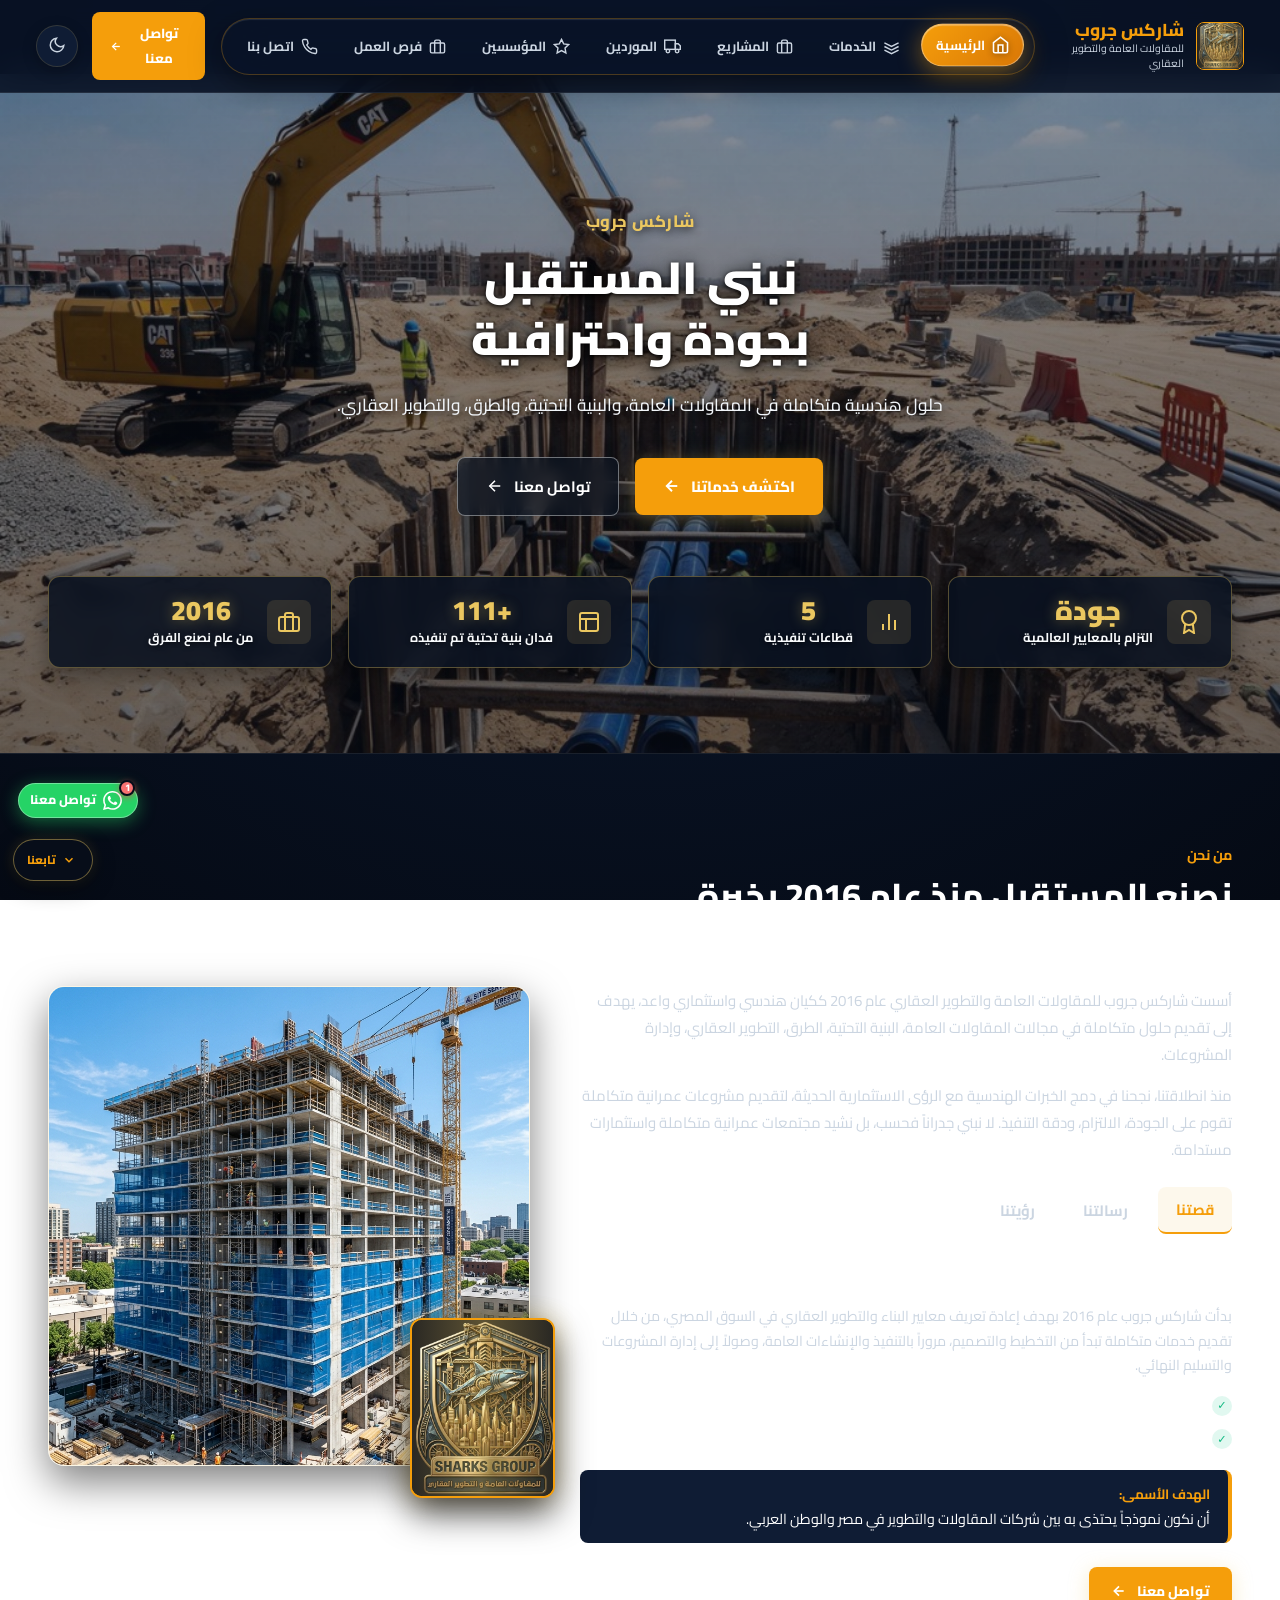
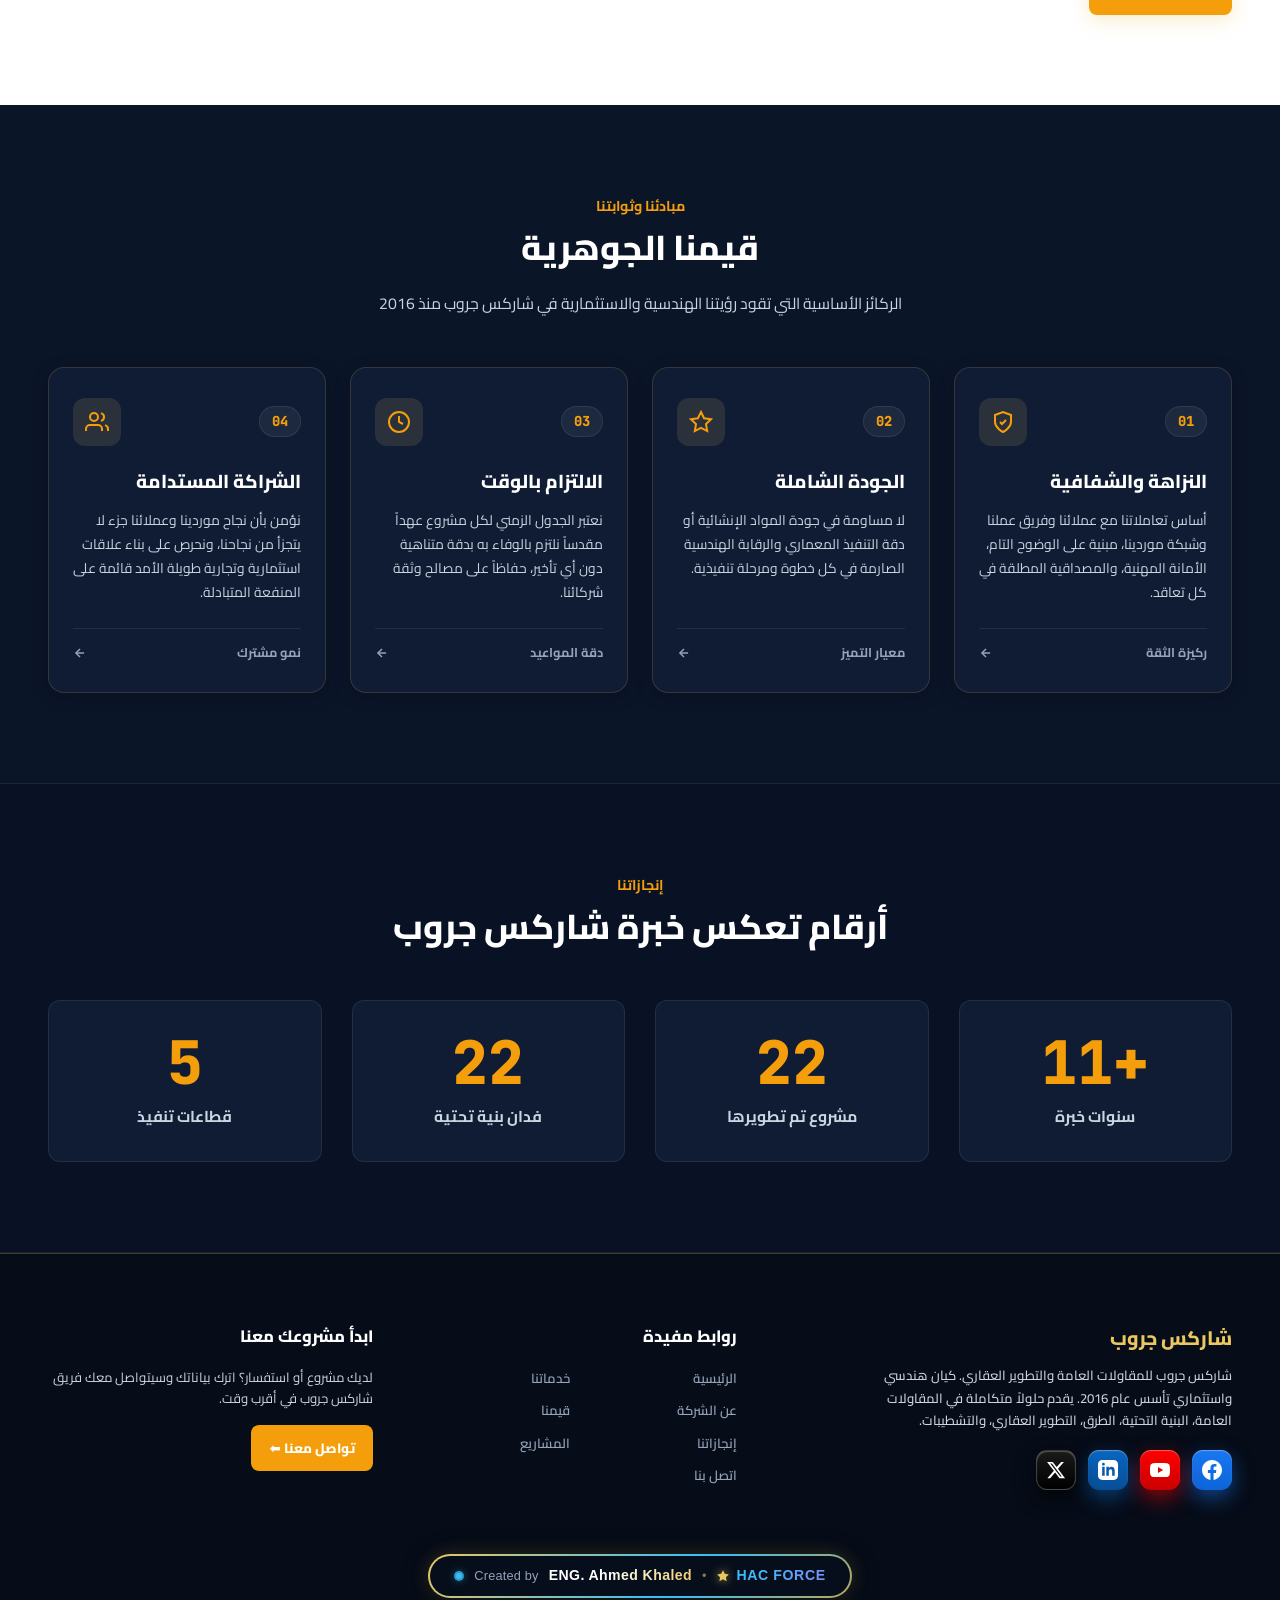
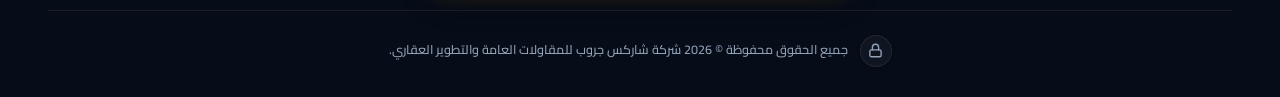
==== commit cb65ef05: "feat: complete portal & public website updates, careers management, session splash screen, and respo" ====
--- a/index.html
+++ b/index.html
@@ -136,15 +136,7 @@
                     </button>
                 </li>
 
-                <!-- 3. لوحة التحكم (Request 4) -->
-                <li class="unified-nav-item">
-                    <button class="unified-nav-btn" id="tabNavDashboard" onclick="switchMainView('dashboard')">
-                        <svg width="17" height="17" viewBox="0 0 24 24" fill="none" stroke="currentColor" stroke-width="2"><rect x="3" y="3" width="7" height="7" rx="1.5"></rect><rect x="14" y="3" width="7" height="7" rx="1.5"></rect><rect x="14" y="14" width="7" height="7" rx="1.5"></rect><rect x="3" y="14" width="7" height="7" rx="1.5"></rect></svg>
-                        <span>لوحة التحكم</span>
-                    </button>
-                </li>
-
-                <!-- 4. المشاريع (Request 4) -->
+                <!-- 3. المشاريع -->
                 <li class="unified-nav-item">
                     <button class="unified-nav-btn" id="tabNavProjects" onclick="switchMainView('projects')">
                         <svg width="17" height="17" viewBox="0 0 24 24" fill="none" stroke="currentColor" stroke-width="2"><rect x="2" y="7" width="20" height="14" rx="2" ry="2"></rect><path d="M16 21V5a2 2 0 0 0-2-2h-4a2 2 0 0 0-2 2v16"></path></svg>
@@ -152,23 +144,15 @@
                     </button>
                 </li>
 
-                <!-- 5. المهام (Request 4) -->
+                <!-- 4. الموردين (جديد: سلاسل الإمداد المعتمدة) -->
                 <li class="unified-nav-item">
-                    <button class="unified-nav-btn" id="tabNavTasks" onclick="switchMainView('tasks')">
-                        <svg width="17" height="17" viewBox="0 0 24 24" fill="none" stroke="currentColor" stroke-width="2"><polyline points="9 11 12 14 22 4"></polyline><path d="M21 12v7a2 2 0 0 1-2 2H5a2 2 0 0 1-2-2V5a2 2 0 0 1 2-2h11"></path></svg>
-                        <span>المهام</span>
+                    <button class="unified-nav-btn" id="tabNavSuppliers" onclick="switchMainView('suppliers')">
+                        <svg width="17" height="17" viewBox="0 0 24 24" fill="none" stroke="currentColor" stroke-width="2"><rect x="1" y="3" width="15" height="13"></rect><polygon points="16 8 20 8 23 11 23 16 16 16 16 8"></polygon><circle cx="5.5" cy="18.5" r="2.5"></circle><circle cx="18.5" cy="18.5" r="2.5"></circle></svg>
+                        <span>الموردين</span>
                     </button>
                 </li>
 
-                <!-- 6. الموظفين (Request 3) -->
-                <li class="unified-nav-item">
-                    <button class="unified-nav-btn" id="tabNavEmployees" onclick="switchMainView('employees')">
-                        <svg width="17" height="17" viewBox="0 0 24 24" fill="none" stroke="currentColor" stroke-width="2"><path d="M17 21v-2a4 4 0 0 0-4-4H5a4 4 0 0 0-4 4v2"></path><circle cx="9" cy="7" r="4"></circle><path d="M23 21v-2a4 4 0 0 0-3-3.87"></path><path d="M16 3.13a4 4 0 0 1 0 7.75"></path></svg>
-                        <span>الموظفين</span>
-                    </button>
-                </li>
-
-                <!-- 7. المؤسسين (New Tab: Founders & Leadership) -->
+                <!-- 5. المؤسسين -->
                 <li class="unified-nav-item">
                     <button class="unified-nav-btn" id="tabNavFounders" onclick="switchMainView('founders')">
                         <svg width="17" height="17" viewBox="0 0 24 24" fill="none" stroke="currentColor" stroke-width="2"><path d="M12 2l3.09 6.26L22 9.27l-5 4.87 1.18 6.88L12 17.77l-6.18 3.25L7 14.14 2 9.27l6.91-1.01L12 2z"></path></svg>
@@ -176,7 +160,7 @@
                     </button>
                 </li>
 
-                <!-- 8. فرص العمل (Careers Tab) -->
+                <!-- 6. فرص العمل -->
                 <li class="unified-nav-item">
                     <button class="unified-nav-btn" id="tabNavCareers" onclick="switchMainView('careers')">
                         <svg width="17" height="17" viewBox="0 0 24 24" fill="none" stroke="currentColor" stroke-width="2"><rect x="2" y="7" width="20" height="14" rx="2" ry="2"></rect><path d="M16 21V5a2 2 0 0 0-2-2h-4a2 2 0 0 0-2 2v16"></path></svg>
@@ -184,7 +168,7 @@
                     </button>
                 </li>
 
-                <!-- 9. اتصل بنا (Request 2) -->
+                <!-- 7. اتصل بنا -->
                 <li class="unified-nav-item">
                     <button class="unified-nav-btn" id="tabNavContact" onclick="switchMainView('contact')">
                         <svg width="17" height="17" viewBox="0 0 24 24" fill="none" stroke="currentColor" stroke-width="2"><path d="M22 16.92v3a2 2 0 0 1-2.18 2 19.79 19.79 0 0 1-8.63-3.07 19.5 19.5 0 0 1-6-6 19.79 19.79 0 0 1-3.07-8.67A2 2 0 0 1 4.11 2h3a2 2 0 0 1 2 1.72 12.84 12.84 0 0 0 .7 2.81 2 2 0 0 1-.45 2.11L8.09 9.91a16 16 0 0 0 6 6l1.27-1.27a2 2 0 0 1 2.11-.45 12.84 12.84 0 0 0 2.81.7A2 2 0 0 1 22 16.92z"></path></svg>
@@ -569,8 +553,14 @@
                     </div>
                 </div>
 
-                <div class="footer-copyright-bar">
-                    جميع الحقوق محفوظة &copy; 2026 شركة شاركس جروب للمقاولات العامة والتطوير العقاري.
+                <div class="footer-copyright-bar" style="display: flex; align-items: center; justify-content: center; gap: 12px; flex-wrap: wrap;">
+                    <a href="admin.html" class="footer-admin-lock-btn" title="بوابة الإدارة المركزية" aria-label="بوابة الإدارة المركزية">
+                        <svg width="15" height="15" viewBox="0 0 24 24" fill="none" stroke="currentColor" stroke-width="2.2" stroke-linecap="round" stroke-linejoin="round">
+                            <rect x="3" y="11" width="18" height="11" rx="2.5" ry="2.5"></rect>
+                            <path d="M7 11V7a5 5 0 0 1 10 0v4"></path>
+                        </svg>
+                    </a>
+                    <span>جميع الحقوق محفوظة &copy; 2026 شركة شاركس جروب للمقاولات العامة والتطوير العقاري.</span>
                 </div>
             </footer>
         </div>
@@ -1109,276 +1099,17 @@
             </div>
         </div>
 
+
         <!-- ==========================================
-             VIEW 3: DASHBOARD (REQUESTS 1 & 4)
-             ========================================== -->
-        <div id="view-dashboard" class="platform-view">
-            <div class="view-container dashboard-modern-container">
-                <!-- Top Header Banner -->
-                <div class="dash-modern-banner">
-                    <div class="dash-banner-info">
-                        <span class="dash-banner-badge">بوابة العمليات الذكية</span>
-                        <h1 class="dash-banner-title">لوحة تحكم شاركس جروب</h1>
-                        <p class="dash-banner-subtitle">المتابعة اللحظية للمشروعات الهندسية، المهام، ومعدلات الأداء</p>
-                    </div>
-                    <div class="dash-banner-actions">
-                        <button class="btn-dash-quick" onclick="switchMainView('projects')">
-                            <svg width="15" height="15" viewBox="0 0 24 24" fill="none" stroke="currentColor" stroke-width="2"><rect x="2" y="7" width="20" height="14" rx="2" ry="2"></rect><path d="M16 21V5a2 2 0 0 0-2-2h-4a2 2 0 0 0-2 2v16"></path></svg>
-                            <span>المشاريع</span>
-                        </button>
-                        <button class="btn-dash-quick" onclick="switchMainView('tasks')">
-                            <svg width="15" height="15" viewBox="0 0 24 24" fill="none" stroke="currentColor" stroke-width="2"><polyline points="9 11 12 14 22 4"></polyline><path d="M21 12v7a2 2 0 0 1-2 2H5a2 2 0 0 1-2-2V5a2 2 0 0 1 2-2h11"></path></svg>
-                            <span>المهام</span>
-                        </button>
-                        <button class="btn-dash-quick" onclick="switchMainView('employees')">
-                            <svg width="15" height="15" viewBox="0 0 24 24" fill="none" stroke="currentColor" stroke-width="2"><path d="M17 21v-2a4 4 0 0 0-4-4H5a4 4 0 0 0-4 4v2"></path><circle cx="9" cy="7" r="4"></circle></svg>
-                            <span>الموظفين</span>
-                        </button>
-                    </div>
-                </div>
-
-                <!-- Master Grid: Tall 3D Showcase Card + Metrics & Charts Grid -->
-                <div class="dash-main-grid">
-                    <!-- Column 1: Tall 3D Architectural Showcase Card (Matches Reference Image) -->
-                    <div class="dash-feature-card">
-                        <div class="feature-card-header">
-                            <span class="feature-tag">التطوير الإنشائي الذكي</span>
-                            <h2 class="feature-title">Smart Construction</h2>
-                        </div>
-
-                        <div class="feature-card-visual" id="smartSliderVisual">
-                            <div class="smart-slides-track" id="smartSliderTrack">
-                                <div class="smart-slide active" data-index="0">
-                                    <img src="assets/project_nile_foundation.jpg" alt="صب الأساسات الخرسانية الكبرى" class="feature-building-img">
-                                </div>
-                                <div class="smart-slide" data-index="1">
-                                    <img src="assets/project_infrastructure_pipes.jpg" alt="شبكات ومحطات البنية التحتية والمياه" class="feature-building-img">
-                                </div>
-                                <div class="smart-slide" data-index="2">
-                                    <img src="assets/project_engineers_site.jpg" alt="الإشراف الهندسي وإدارة المشروعات" class="feature-building-img">
-                                </div>
-                                <div class="smart-slide" data-index="3">
-                                    <img src="assets/project_road_earthwork.jpg" alt="أعمال تمهيد ورصف شبكات الطرق" class="feature-building-img">
-                                </div>
-                                <div class="smart-slide" data-index="4">
-                                    <img src="assets/project_excavator_breaker.jpg" alt="أعمال الحفر والردم والتجهيزات الإنشائية" class="feature-building-img">
-                                </div>
-                            </div>
-                            <div class="feature-live-pill">
-                                <span class="pulse-dot"></span>
-                                <span>المشاريع الميدانية</span>
-                            </div>
-                            <!-- 7-Second Rotating Slide Indicators -->
-                            <div class="smart-slider-dots" id="smartSliderDots">
-                                <span class="smart-slider-dot active" onclick="switchSmartSlide(0)" title="صب الأساسات الخرسانية الكبرى"></span>
-                                <span class="smart-slider-dot" onclick="switchSmartSlide(1)" title="شبكات ومحطات البنية التحتية والمياه"></span>
-                                <span class="smart-slider-dot" onclick="switchSmartSlide(2)" title="الإشراف الهندسي وإدارة المشروعات"></span>
-                                <span class="smart-slider-dot" onclick="switchSmartSlide(3)" title="أعمال تمهيد ورصف شبكات الطرق"></span>
-                                <span class="smart-slider-dot" onclick="switchSmartSlide(4)" title="أعمال الحفر والردم والتجهيزات الإنشائية"></span>
-                            </div>
-                        </div>
-
-                        <!-- Frosted Bottom Bar (Matches Reference Image) -->
-                        <div class="feature-frosted-bar">
-                            <div class="frosted-bar-top">
-                                <span class="frosted-label">حالة الإنجاز الإنشائي</span>
-                                <span class="frosted-val" id="dashConstructionStatus">92% مكتمل</span>
-                            </div>
-                            <div class="frosted-progress-line">
-                                <div class="frosted-progress-fill" id="dashConstructionFill" style="width: 92%;"></div>
-                            </div>
-                            <div class="frosted-meta-row">
-                                <span id="dashActiveSiteProject">صب الأساسات الخرسانية الكبرى</span>
-                                <button class="btn-feature-link" onclick="switchMainView('projects')">استعراض المشاريع ⬅</button>
-                            </div>
-                        </div>
-                    </div>
-
-                    <!-- Column 2: Dashboard Metrics & Charts Grid -->
-                    <div class="dash-content-grid">
-                        <!-- Top Row: 2 Arc Metric Cards (Task Execution & Schedule Health in Reference Image) -->
-                        <div class="dash-metrics-duo">
-                            <!-- Metric 1: إنجاز المهام (Task Execution) -->
-                            <div class="arc-metric-card" onclick="switchMainView('tasks')">
-                                <div class="arc-card-top">
-                                    <div class="arc-card-title-wrap">
-                                        <span class="arc-card-title">إنجاز المهام</span>
-                                        <div class="arc-trend-badge green">
-                                            <span>+5.1%</span>
-                                            <svg width="12" height="12" viewBox="0 0 24 24" fill="none" stroke="currentColor" stroke-width="2.5"><polyline points="18 15 12 9 6 15"></polyline></svg>
-                                        </div>
-                                    </div>
-                                    <button class="arc-link-icon" title="عرض المهام">
-                                        <svg width="16" height="16" viewBox="0 0 24 24" fill="none" stroke="currentColor" stroke-width="2.5"><line x1="7" y1="17" x2="17" y2="7"></line><polyline points="7 7 17 7 17 17"></polyline></svg>
-                                    </button>
-                                </div>
-                                <div class="arc-card-body">
-                                    <div class="arc-number-wrap">
-                                        <div class="arc-big-number" id="dashTaskExecPercent">82%</div>
-                                        <div class="arc-sub-label"><span id="dashCompletedTasksCount">1</span> من <span id="dashTasksCount">4</span> مهام مكتملة</div>
-                                    </div>
-                                    <div class="arc-gauge-wrap">
-                                        <svg class="arc-gauge-svg" viewBox="0 0 100 100">
-                                            <circle class="gauge-bg" cx="50" cy="50" r="40"></circle>
-                                            <circle class="gauge-fill-cyan" id="dashGaugeTasks" cx="50" cy="50" r="40" stroke-dasharray="251.2" stroke-dashoffset="50"></circle>
-                                        </svg>
-                                    </div>
-                                </div>
-                            </div>
-
-                            <!-- Metric 2: كفاءة المشروعات (Projects Health) -->
-                            <div class="arc-metric-card" onclick="switchMainView('projects')">
-                                <div class="arc-card-top">
-                                    <div class="arc-card-title-wrap">
-                                        <span class="arc-card-title">المشاريع النشطة</span>
-                                        <div class="arc-trend-badge gold">
-                                            <span>94% ممتازة</span>
-                                            <svg width="12" height="12" viewBox="0 0 24 24" fill="none" stroke="currentColor" stroke-width="2.5"><polyline points="18 15 12 9 6 15"></polyline></svg>
-                                        </div>
-                                    </div>
-                                    <button class="arc-link-icon" title="عرض المشاريع">
-                                        <svg width="16" height="16" viewBox="0 0 24 24" fill="none" stroke="currentColor" stroke-width="2.5"><line x1="7" y1="17" x2="17" y2="7"></line><polyline points="7 7 17 7 17 17"></polyline></svg>
-                                    </button>
-                                </div>
-                                <div class="arc-card-body">
-                                    <div class="arc-number-wrap">
-                                        <div class="arc-big-number"><span id="dashProjectsCount">3</span> مشاريع</div>
-                                        <div class="arc-sub-label">جاهزية هندسية عالية</div>
-                                    </div>
-                                    <div class="arc-gauge-wrap">
-                                        <svg class="arc-gauge-svg" viewBox="0 0 100 100">
-                                            <circle class="gauge-bg" cx="50" cy="50" r="40"></circle>
-                                            <circle class="gauge-fill-gold" id="dashGaugeProjects" cx="50" cy="50" r="40" stroke-dasharray="251.2" stroke-dashoffset="65"></circle>
-                                        </svg>
-                                    </div>
-                                </div>
-                            </div>
-                        </div>
-
-                        <!-- Middle Card: توزيع الأعمال والمشاريع (Spaces Comparison Chart in Reference Image) -->
-                        <div class="dash-spaces-card">
-                            <div class="spaces-card-header">
-                                <div class="spaces-title-wrap">
-                                    <span class="spaces-title">توزيع الأعمال والمشاريع</span>
-                                    <div class="spaces-legend">
-                                        <span class="legend-item"><span class="legend-dot blue"></span>المشاريع قيد التنفيذ</span>
-                                        <span class="legend-item"><span class="legend-dot gold"></span>المشاريع المكتملة</span>
-                                    </div>
-                                </div>
-                                <button class="arc-link-icon" onclick="switchMainView('projects')" title="عرض المشاريع">
-                                    <svg width="16" height="16" viewBox="0 0 24 24" fill="none" stroke="currentColor" stroke-width="2.5"><line x1="7" y1="17" x2="17" y2="7"></line><polyline points="7 7 17 7 17 17"></polyline></svg>
-                                </button>
-                            </div>
-
-                            <div class="spaces-bars-wrap">
-                                <!-- Ruler background lines -->
-                                <div class="spaces-ruler">
-                                    <span></span><span></span><span></span><span></span><span></span><span></span>
-                                </div>
-
-                                <div class="spaces-bars-container">
-                                    <!-- Bar 1 (Active Projects) -->
-                                    <div class="spaces-bar-col">
-                                        <div class="spaces-bar-val" id="dashInProgressVal">63%</div>
-                                        <div class="spaces-bar-pillar blue" id="dashInProgressPillar" style="height: 120px;">
-                                            <span class="pillar-tag" id="dashInProgressTag">+5.1%</span>
-                                        </div>
-                                        <div class="spaces-bar-label">قيد التنفيذ</div>
-                                    </div>
-
-                                    <!-- Bar 2 (Completed Projects) -->
-                                    <div class="spaces-bar-col">
-                                        <div class="spaces-bar-val" id="dashCompletedVal">37%</div>
-                                        <div class="spaces-bar-pillar gold" id="dashCompletedPillar" style="height: 80px;">
-                                            <span class="pillar-tag" id="dashCompletedTag">+5.1%</span>
-                                        </div>
-                                        <div class="spaces-bar-label">مكتملة ومستلمة</div>
-                                    </div>
-                                </div>
-
-                                <div class="spaces-side-stats">
-                                    <div class="side-stat-item">
-                                        <svg width="18" height="18" viewBox="0 0 24 24" fill="none" stroke="currentColor" stroke-width="2"><path d="M3 9l9-7 9 7v11a2 2 0 0 1-2 2H5a2 2 0 0 1-2-2z"></path></svg>
-                                        <div>
-                                            <span class="side-stat-title">إجمالي المواقع:</span>
-                                            <strong id="dashTotalSites">111 فدان</strong>
-                                        </div>
-                                    </div>
-                                    <div class="side-stat-item">
-                                        <svg width="18" height="18" viewBox="0 0 24 24" fill="none" stroke="currentColor" stroke-width="2"><path d="M17 21v-2a4 4 0 0 0-4-4H5a4 4 0 0 0-4 4v2"></path><circle cx="9" cy="7" r="4"></circle></svg>
-                                        <div>
-                                            <span class="side-stat-title">إجمالي الكوادر:</span>
-                                            <strong id="dashEmployeesCount">3 موظفين</strong>
-                                        </div>
-                                    </div>
-                                </div>
-                            </div>
-                        </div>
-
-                        <!-- Bottom Split: Daily Workforce Output & Weekly Progress Tasks -->
-                        <div class="dash-bottom-duo">
-                            <!-- Workforce Activity (Daily Workforce Output in Reference Image) -->
-                            <div class="workforce-panel">
-                                <div class="panel-inner-header">
-                                    <div>
-                                        <span class="panel-inner-title">نشاط فريق العمل والعمليات</span>
-                                        <div class="panel-inner-sub">معدل الإنتاجية اليومية (CPI) <strong style="color:var(--gold-primary);">1.08</strong></div>
-                                    </div>
-                                </div>
-
-                                <!-- Equalizer strip meter (Matches image!) -->
-                                <div class="equalizer-strip">
-                                    <div class="eq-bar lit"></div><div class="eq-bar lit"></div><div class="eq-bar lit"></div>
-                                    <div class="eq-bar lit"></div><div class="eq-bar lit gold"></div><div class="eq-bar lit gold"></div>
-                                    <div class="eq-bar lit gold"></div><div class="eq-bar lit gold"></div><div class="eq-bar lit gold"></div>
-                                    <div class="eq-bar"></div><div class="eq-bar"></div><div class="eq-bar"></div>
-                                    <div class="eq-bar"></div><div class="eq-bar"></div><div class="eq-bar"></div>
-                                </div>
-
-                                <ul class="activity-list" id="dashActivityList"></ul>
-                            </div>
-
-                            <!-- Tasks Velocity & Recent Tasks List -->
-                            <div class="velocity-panel">
-                                <div class="panel-inner-header">
-                                    <div>
-                                        <span class="panel-inner-title">آخر المهام التشغيلية</span>
-                                        <div class="panel-inner-sub">نسبة الإنجاز الأسبوعية <strong style="color:var(--status-green);">68%</strong></div>
-                                    </div>
-                                    <button class="btn-task-quick-add" onclick="openModal('modalAddTask')">
-                                        <span>+ مهمة جديدة</span>
-                                    </button>
-                                </div>
-
-                                <div id="dashLatestTasksContainer"></div>
-
-                                <!-- Latest Project Box -->
-                                <div class="dash-latest-proj-box" style="margin-top: 14px;">
-                                    <div style="font-size: 0.8rem; color: var(--text-muted); margin-bottom: 6px;">أحدث مشروع تم إطلاقه:</div>
-                                    <div id="dashLatestProjectContainer"></div>
-                                </div>
-                            </div>
-                        </div>
-                    </div>
-                </div>
-            </div>
-        </div>
-
-        <!-- ==========================================
-             VIEW 4: PROJECTS (REQUEST 4)
+             VIEW 3: PROJECTS (معرض سابقة الأعمال)
              ========================================== -->
         <div id="view-projects" class="platform-view">
             <div class="view-container">
                 <div class="section-banner">
                     <div class="section-title-wrap">
-                        <h1>إدارة المشاريع</h1>
-                        <p>إضافة ومتابعة مشاريع شاركس جروب مباشرة</p>
-                    </div>
-                    <div>
-                        <button class="btn-gold" onclick="openModal('modalAddProject')">
-                            <svg width="18" height="18" viewBox="0 0 24 24" fill="none" stroke="currentColor" stroke-width="2.5"><line x1="12" y1="5" x2="12" y2="19"></line><line x1="5" y1="12" x2="19" y2="12"></line></svg>
-                            <span>إضافة مشروع</span>
-                        </button>
+                        <span class="dash-banner-badge" style="display: inline-block; margin-bottom: 8px;">سابقة الأعمال والريادة</span>
+                        <h1>مشاريع شاركس جروب الإنشائية</h1>
+                        <p>استكشف أبرز مشروعاتنا الهندسية الكبرى ومراحل الإنجاز بأحدث التقنيات المعمارية</p>
                     </div>
                 </div>
 
@@ -1387,83 +1118,47 @@
         </div>
 
         <!-- ==========================================
-             VIEW 5: TASKS (REQUEST 4)
+             VIEW 4: SUPPLIERS (الموردين وشركاء التوريد المعتمدين)
              ========================================== -->
-        <div id="view-tasks" class="platform-view">
+        <div id="view-suppliers" class="platform-view">
             <div class="view-container">
-                <div class="section-banner">
+                <!-- Section Banner -->
+                <div class="section-banner" style="margin-bottom: 32px;">
                     <div class="section-title-wrap">
-                        <h1>المهام</h1>
-                        <p>كل تعديلات المهام تظهر فوراً في لوحة التحكم</p>
-                    </div>
-                    <div style="display: flex; gap: 10px;">
-                        <button class="btn-gold" onclick="openModal('modalAddTask')">
-                            <svg width="18" height="18" viewBox="0 0 24 24" fill="none" stroke="currentColor" stroke-width="2.5"><line x1="12" y1="5" x2="12" y2="19"></line><line x1="5" y1="12" x2="19" y2="12"></line></svg>
-                            <span>مهمة جديدة</span>
-                        </button>
-                        <button class="btn-dark-outline" onclick="toggleTaskFilter()">
-                            <svg width="18" height="18" viewBox="0 0 24 24" fill="none" stroke="currentColor" stroke-width="2"><polygon points="22 3 2 3 10 12.46 10 19 14 21 14 12.46 22 3"></polygon></svg>
-                            <span>تصفية</span>
-                        </button>
-                    </div>
-                </div>
-
-                <div id="tasksFilterRow" style="display: none; margin-bottom: 20px; background: var(--bg-card); padding: 14px; border-radius: var(--radius-md); border: 1px solid var(--border-card);">
-                    <div style="display: flex; gap: 14px; flex-wrap: wrap;">
-                        <select id="taskFilterStatus" class="clean-form-select" style="width: 200px;" onchange="renderTasks()">
-                            <option value="all">جميع الحالات</option>
-                            <option value="قيد التنفيذ">قيد التنفيذ</option>
-                            <option value="مكتمل">مكتمل</option>
-                            <option value="قيد الانتظار">قيد الانتظار</option>
-                        </select>
-                        <select id="taskFilterPriority" class="clean-form-select" style="width: 200px;" onchange="renderTasks()">
-                            <option value="all">جميع الأولويات</option>
-                            <option value="عالية">عالية</option>
-                            <option value="متوسطة">متوسطة</option>
-                            <option value="عادية">عادية</option>
-                        </select>
-                    </div>
-                </div>
-
-                <div class="tasks-list-container" id="tasksListContainer"></div>
+                        <span class="dash-banner-badge" style="display: inline-block; margin-bottom: 8px;">سلاسل الإمداد والشراكات المعتمدة</span>
+                        <h1>الموردين وشركاء التوريد</h1>
+                        <p>تفخر شاركس جروب بالتعاون مع كبرى قلاع الصناعة المصرية والعالمية لتوريد أجود الخامات والمواد الإنشائية المعتمدة</p>
+                    </div>
+                </div>
+
+                <!-- Category Filter Bar -->
+                <div class="suppliers-filter-bar" style="display: flex; gap: 10px; flex-wrap: wrap; margin-bottom: 30px; justify-content: center;">
+                    <button class="supplier-filter-btn active" onclick="filterPublicSuppliers('all')">جميع الموردين</button>
+                    <button class="supplier-filter-btn" onclick="filterPublicSuppliers('حديد وتسليح')">حديد وتسليح</button>
+                    <button class="supplier-filter-btn" onclick="filterPublicSuppliers('أسمنت وخرسانة')">أسمنت وخرسانة</button>
+                    <button class="supplier-filter-btn" onclick="filterPublicSuppliers('عوازل ومواد كيميائية')">عوازل ومواد كيميائية</button>
+                    <button class="supplier-filter-btn" onclick="filterPublicSuppliers('دهانات وتشطيبات')">دهانات وتشطيبات</button>
+                    <button class="supplier-filter-btn" onclick="filterPublicSuppliers('كابلات وكهروميكانيك')">كابلات وكهروميكانيك</button>
+                </div>
+
+                <!-- Suppliers Cards Grid -->
+                <div class="suppliers-cards-grid" id="publicSuppliersGrid" style="display: grid; grid-template-columns: repeat(auto-fit, minmax(320px, 1fr)); gap: 24px; margin-bottom: 40px;">
+                    <!-- Populated dynamically from SharksCloud -->
+                </div>
+
+                <!-- Quality & Standards Assurance Box -->
+                <div class="suppliers-trust-box">
+                    <div class="trust-icon-box">
+                        <svg width="30" height="30" viewBox="0 0 24 24" fill="none" stroke="currentColor" stroke-width="2"><path d="M12 22s8-4 8-10V5l-8-3-8 3v7c0 6 8 10 8 10z"></path></svg>
+                    </div>
+                    <h3 class="trust-box-title">معايير الاعتماد الصارمة في شاركس جروب</h3>
+                    <p class="trust-box-desc">
+                        نخضع كافة المواد الموردة من حديد وأسمنت وخرسانات وعوازل لفحوصات معملية دورية مطابقة للكود المصري ومواصفات ASTM الدولية، مع اشتراط شهادات الجودة ISO 9001 لكافة الشركاء لضمان استدامة وأمان مشروعاتنا.
+                    </p>
+                </div>
             </div>
         </div>
 
-        <!-- ==========================================
-             VIEW 6: EMPLOYEES (REQUEST 3)
-             ========================================== -->
-        <div id="view-employees" class="platform-view">
-            <div class="view-container">
-                <div class="section-banner">
-                    <div class="section-title-wrap">
-                        <h1>الموظفين</h1>
-                        <p>إضافة وتعديل بيانات فريق شاركس جروب</p>
-                    </div>
-                    <div>
-                        <button class="btn-gold" onclick="openModal('modalAddEmployee')">
-                            <svg width="18" height="18" viewBox="0 0 24 24" fill="none" stroke="currentColor" stroke-width="2.5"><line x1="12" y1="5" x2="12" y2="19"></line><line x1="5" y1="12" x2="19" y2="12"></line></svg>
-                            <span>إضافة موظف</span>
-                        </button>
-                    </div>
-                </div>
-
-                <div class="table-responsive-box">
-                    <table class="employee-table">
-                        <thead>
-                            <tr>
-                                <th>الاسم</th>
-                                <th>الدور</th>
-                                <th>القسم</th>
-                                <th>التواصل</th>
-                                <th>تاريخ الإضافة</th>
-                                <th>الإجراءات</th>
-                            </tr>
-                        </thead>
-                        <tbody id="employeesTableBody"></tbody>
-                    </table>
-                </div>
-            </div>
-        </div>
 
         <!-- ==========================================
              VIEW 7: FOUNDERS & LEADERSHIP (المؤسسين)
@@ -1644,9 +1339,9 @@
                     </p>
 
                     <div class="careers-stats-bar">
-                        <div class="careers-stat-item hover-navy" title="15 قسماً وتخصصاً متاحاً">
+                        <div class="careers-stat-item hover-navy" id="careersStatItemWrap" title="15 قسماً وتخصصاً متاحاً">
                             <svg width="18" height="18" viewBox="0 0 24 24" fill="none" stroke="currentColor" stroke-width="2"><rect x="2" y="7" width="20" height="14" rx="2" ry="2"></rect><path d="M16 21V5a2 2 0 0 0-2-2h-4a2 2 0 0 0-2 2v16"></path></svg>
-                            <span>15 قسماً وتخصصاً متاحاً</span>
+                            <span id="careersCountText">15 قسماً وتخصصاً متاحاً</span>
                         </div>
                         <div class="careers-stat-item hover-gold" title="مشاريع قومية واستثمارية كبرى">
                             <svg width="18" height="18" viewBox="0 0 24 24" fill="none" stroke="currentColor" stroke-width="2"><circle cx="12" cy="12" r="10"></circle><polyline points="12 6 12 12 16 14"></polyline></svg>
@@ -1668,8 +1363,8 @@
                         <input type="text" id="careersSearchInput" placeholder="ابحث عن القسم أو التخصص..." oninput="handleCareerSearch(this.value)">
                     </div>
 
-                    <div class="careers-pills">
-                        <button class="careers-pill-btn active" onclick="filterCareers('all', this)">جميع الأقسام (15)</button>
+                    <div class="careers-pills" id="careersPillsContainer">
+                        <button id="careersFilterAllPill" class="careers-pill-btn active" onclick="filterCareers('all', this)">جميع الأقسام (15)</button>
                         <button class="careers-pill-btn" onclick="filterCareers('engineering', this)">القطاع الهندسي والفني</button>
                         <button class="careers-pill-btn" onclick="filterCareers('management', this)">إدارة وتخطيط المشروعات</button>
                         <button class="careers-pill-btn" onclick="filterCareers('admin-finance', this)">الإدارة والمالية والدعم</button>
@@ -2164,221 +1859,8 @@
     </div>
 
     <!-- ===================================================================
-         MODALS (EMPLOYEES, PROJECTS, TASKS, DETAILS)
+         PUBLIC MODALS (PROJECT DETAILS & CAREER APPLICATIONS)
          =================================================================== -->
-    <!-- Modal 1: Add Employee -->
-    <div class="modal-overlay" id="modalAddEmployee">
-        <div class="clean-modal-box">
-            <div class="clean-modal-header">
-                <button class="clean-modal-close" onclick="closeModal('modalAddEmployee')">&times;</button>
-                <h3 class="clean-modal-title">إضافة موظف جديد</h3>
-            </div>
-            <form id="formAddEmployee" class="clean-form" onsubmit="handleAddEmployee(event)">
-                <div class="clean-form-group">
-                    <label class="clean-form-label">اسم الموظف</label>
-                    <input type="text" id="empName" class="clean-form-input" required placeholder="م. أحمد نبيل">
-                </div>
-
-                <div class="clean-form-group">
-                    <label class="clean-form-label">البريد الإلكتروني</label>
-                    <input type="email" id="empEmail" class="clean-form-input" required placeholder="it@sharksgroup.com">
-                </div>
-
-                <div class="clean-form-group">
-                    <label class="clean-form-label">رقم الهاتف</label>
-                    <input type="text" id="empPhone" class="clean-form-input" required placeholder="01xxxxxxxxx">
-                </div>
-
-                <div class="clean-form-row">
-                    <div class="clean-form-group">
-                        <label class="clean-form-label">الدور الوظيفي</label>
-                        <select id="empRole" class="clean-form-select">
-                            <option value="مسؤول النظام">مسؤول النظام</option>
-                            <option value="مهندس موقع">مهندس موقع</option>
-                            <option value="مهندس مكتب فني">مهندس مكتب فني</option>
-                            <option value="مهندس معماري">مهندس معماري</option>
-                            <option value="موظف إداري" selected>موظف إداري</option>
-                            <option value="مدير مشروع">مدير مشروع</option>
-                        </select>
-                    </div>
-
-                    <div class="clean-form-group">
-                        <label class="clean-form-label">القسم</label>
-                        <select id="empDept" class="clean-form-select">
-                            <option value="الهندسة المدنية" selected>الهندسة المدنية</option>
-                            <option value="تكنولوجيا المعلومات">تكنولوجيا المعلومات</option>
-                            <option value="المكتب الفني">المكتب الفني</option>
-                            <option value="التصميم المعماري">التصميم المعماري</option>
-                            <option value="الشؤون الإدارية">الشؤون الإدارية</option>
-                            <option value="المبيعات والتسويق">المبيعات والتسويق</option>
-                        </select>
-                    </div>
-                </div>
-
-                <button type="submit" class="btn-modal-submit">إضافة الموظف</button>
-            </form>
-        </div>
-    </div>
-
-    <!-- Modal 2: Edit Employee -->
-    <div class="modal-overlay" id="modalEditEmployee">
-        <div class="clean-modal-box">
-            <div class="clean-modal-header">
-                <button class="clean-modal-close" onclick="closeModal('modalEditEmployee')">&times;</button>
-                <h3 class="clean-modal-title">تعديل بيانات الموظف</h3>
-            </div>
-            <form id="formEditEmployee" class="clean-form" onsubmit="handleEditEmployee(event)">
-                <input type="hidden" id="editEmpId">
-
-                <div class="clean-form-group">
-                    <label class="clean-form-label">اسم الموظف</label>
-                    <input type="text" id="editEmpName" class="clean-form-input" required>
-                </div>
-
-                <div class="clean-form-group">
-                    <label class="clean-form-label">البريد الإلكتروني</label>
-                    <input type="email" id="editEmpEmail" class="clean-form-input" required>
-                </div>
-
-                <div class="clean-form-group">
-                    <label class="clean-form-label">رقم الهاتف</label>
-                    <input type="text" id="editEmpPhone" class="clean-form-input" required>
-                </div>
-
-                <div class="clean-form-row">
-                    <div class="clean-form-group">
-                        <label class="clean-form-label">الدور الوظيفي</label>
-                        <select id="editEmpRole" class="clean-form-select">
-                            <option value="مسؤول النظام">مسؤول النظام</option>
-                            <option value="مهندس موقع">مهندس موقع</option>
-                            <option value="مهندس مكتب فني">مهندس مكتب فني</option>
-                            <option value="مهندس معماري">مهندس معماري</option>
-                            <option value="موظف إداري">موظف إداري</option>
-                            <option value="مدير مشروع">مدير مشروع</option>
-                        </select>
-                    </div>
-
-                    <div class="clean-form-group">
-                        <label class="clean-form-label">القسم</label>
-                        <select id="editEmpDept" class="clean-form-select">
-                            <option value="الهندسة المدنية">الهندسة المدنية</option>
-                            <option value="تكنولوجيا المعلومات">تكنولوجيا المعلومات</option>
-                            <option value="المكتب الفني">المكتب الفني</option>
-                            <option value="التصميم المعماري">التصميم المعماري</option>
-                            <option value="الشؤون الإدارية">الشؤون الإدارية</option>
-                            <option value="المبيعات والتسويق">المبيعات والتسويق</option>
-                        </select>
-                    </div>
-                </div>
-
-                <button type="submit" class="btn-modal-submit">حفظ التعديلات</button>
-            </form>
-        </div>
-    </div>
-
-    <!-- Modal 3: Add Project -->
-    <div class="modal-overlay" id="modalAddProject">
-        <div class="clean-modal-box">
-            <div class="clean-modal-header">
-                <button class="clean-modal-close" onclick="closeModal('modalAddProject')">&times;</button>
-                <h3 class="clean-modal-title">إضافة مشروع جديد</h3>
-            </div>
-            <form id="formAddProject" class="clean-form" onsubmit="handleAddProject(event)">
-                <div class="clean-form-group">
-                    <label class="clean-form-label">اسم المشروع</label>
-                    <input type="text" id="projTitle" class="clean-form-input" required placeholder="مثال: كمبوند شاركس ريزيدنس">
-                </div>
-
-                <div class="clean-form-group">
-                    <label class="clean-form-label">الموقع الجغرافي</label>
-                    <input type="text" id="projLocation" class="clean-form-input" required placeholder="التجمع الخامس، القاهرة الجديدة">
-                </div>
-
-                <div class="clean-form-row">
-                    <div class="clean-form-group">
-                        <label class="clean-form-label">تاريخ البدء / الإطلاق</label>
-                        <input type="text" id="projDate" class="clean-form-input" placeholder="15 يناير 2026">
-                    </div>
-
-                    <div class="clean-form-group">
-                        <label class="clean-form-label">المساحة المقدرة (بالفدان)</label>
-                        <input type="number" id="projFeddan" class="clean-form-input" placeholder="مثال: 55" min="1">
-                    </div>
-
-                    <div class="clean-form-group">
-                        <label class="clean-form-label">حالة المشروع</label>
-                        <select id="projStatus" class="clean-form-select">
-                            <option value="جاري التنفيذ" selected>جاري التنفيذ</option>
-                            <option value="مكتمل">مكتمل</option>
-                            <option value="قيد التخطيط">قيد التخطيط</option>
-                        </select>
-                    </div>
-                </div>
-
-                <div class="clean-form-group">
-                    <label class="clean-form-label">وصف ونطاق أعمال المشروع</label>
-                    <textarea id="projDesc" class="clean-form-textarea" rows="3" placeholder="مشروع سكني متكامل لشركة شاركس جروب..."></textarea>
-                </div>
-
-                <button type="submit" class="btn-modal-submit">إضافة المشروع</button>
-            </form>
-        </div>
-    </div>
-
-    <!-- Modal 4: Add Task -->
-    <div class="modal-overlay" id="modalAddTask">
-        <div class="clean-modal-box">
-            <div class="clean-modal-header">
-                <button class="clean-modal-close" onclick="closeModal('modalAddTask')">&times;</button>
-                <h3 class="clean-modal-title">إنشاء مهمة جديدة</h3>
-            </div>
-            <form id="formAddTask" class="clean-form" onsubmit="handleAddTask(event)">
-                <div class="clean-form-group">
-                    <label class="clean-form-label">عنوان المهمة</label>
-                    <input type="text" id="taskTitle" class="clean-form-input" required placeholder="مثال: مراجعة المخططات الإنشائية">
-                </div>
-
-                <div class="clean-form-row">
-                    <div class="clean-form-group">
-                        <label class="clean-form-label">المشروع التابع له</label>
-                        <select id="taskProjectSelect" class="clean-form-select" required></select>
-                    </div>
-
-                    <div class="clean-form-group">
-                        <label class="clean-form-label">الموظف المسؤول</label>
-                        <select id="taskEmployeeSelect" class="clean-form-select" required></select>
-                    </div>
-                </div>
-
-                <div class="clean-form-row">
-                    <div class="clean-form-group">
-                        <label class="clean-form-label">الأولوية</label>
-                        <select id="taskPriority" class="clean-form-select">
-                            <option value="عالية" selected>عالية</option>
-                            <option value="متوسطة">متوسطة</option>
-                            <option value="عادية">عادية</option>
-                        </select>
-                    </div>
-
-                    <div class="clean-form-group">
-                        <label class="clean-form-label">الحالة</label>
-                        <select id="taskStatus" class="clean-form-select">
-                            <option value="قيد التنفيذ" selected>قيد التنفيذ</option>
-                            <option value="مكتمل">مكتمل</option>
-                            <option value="قيد الانتظار">قيد الانتظار</option>
-                        </select>
-                    </div>
-                </div>
-
-                <div class="clean-form-group">
-                    <label class="clean-form-label">تاريخ الاستحقاق</label>
-                    <input type="text" id="taskDueDate" class="clean-form-input" placeholder="20 أبريل 2026">
-                </div>
-
-                <button type="submit" class="btn-modal-submit">إنشاء المهمة</button>
-            </form>
-        </div>
-    </div>
 
     <!-- Modal 5: Project Details -->
     <div class="modal-overlay" id="modalProjectDetails">
@@ -2530,6 +2012,7 @@
     </script>
     <script src="js/sounds.js?v=20260910_v14"></script>
     <script src="js/data.js?v=20260910_v14"></script>
+    <script src="js/firebase-config.js?v=20260912_v1"></script>
     <script src="js/tracker.js?v=20260910_v14"></script>
     <script src="js/app.js?v=20260910_v14"></script>
 </body>
--- a/css/style.css
+++ b/css/style.css
@@ -1218,6 +1218,10 @@
     background: #38bdf8;
 }
 
+.legend-dot.purple {
+    background: #8b5cf6;
+}
+
 .legend-dot.gold {
     background: var(--gold-primary);
 }
@@ -1284,6 +1288,10 @@
 
 .spaces-bar-pillar.blue {
     background: linear-gradient(180deg, #38bdf8 0%, #1e40af 100%);
+}
+
+.spaces-bar-pillar.purple {
+    background: linear-gradient(180deg, #c084fc 0%, #7c3aed 100%);
 }
 
 .spaces-bar-pillar.gold {
@@ -1427,6 +1435,24 @@
 .eq-bar.lit.gold {
     background: var(--gold-primary);
     box-shadow: 0 0 6px rgba(235, 199, 96, 0.6);
+}
+
+.eq-bar.pillar-blue {
+    background: linear-gradient(180deg, #38bdf8 0%, #1e40af 100%);
+    box-shadow: 0 0 8px rgba(56, 189, 248, 0.55);
+    border: 1px solid rgba(56, 189, 248, 0.5);
+}
+
+.eq-bar.pillar-purple {
+    background: linear-gradient(180deg, #c084fc 0%, #7c3aed 100%);
+    box-shadow: 0 0 8px rgba(192, 132, 252, 0.55);
+    border: 1px solid rgba(192, 132, 252, 0.5);
+}
+
+.eq-bar.pillar-gold {
+    background: linear-gradient(180deg, #fcd34d 0%, #b45309 100%);
+    box-shadow: 0 0 8px rgba(251, 191, 36, 0.55);
+    border: 1px solid rgba(251, 191, 36, 0.5);
 }
 
 .activity-list {
@@ -6083,13 +6109,13 @@
     -webkit-backdrop-filter: blur(20px);
     border: 1.5px solid rgba(235, 199, 96, 0.38);
     border-radius: 9999px; /* واخد دوران كامل من الأجناب - كبسولة عائمة */
-    padding: 12px 20px 12px 28px;
+    padding: 10px 18px 10px 22px;
     box-shadow: 0 16px 45px rgba(0, 0, 0, 0.42), 0 0 25px rgba(235, 199, 96, 0.12);
     display: flex;
     align-items: center;
-    justify-content: space-between;
-    gap: 20px;
-    flex-wrap: wrap;
+    justify-content: flex-start;
+    gap: 16px;
+    flex-wrap: nowrap; /* ثابت ولا ينزل لسطر جديد نهائياً - Request 3 */
     position: relative;
     overflow: hidden;
     transition: transform 0.35s cubic-bezier(0.4, 0, 0.2, 1), border-color 0.35s ease, box-shadow 0.35s ease;
@@ -6110,7 +6136,7 @@
 }
 
 .careers-filter-card:hover {
-    transform: translateY(-5px);
+    transform: translateY(-3px);
     border-color: rgba(235, 199, 96, 0.7);
     box-shadow: 0 22px 55px rgba(0, 0, 0, 0.35), 0 0 35px rgba(235, 199, 96, 0.22);
 }
@@ -6133,13 +6159,15 @@
 .careers-search-box {
     display: flex;
     align-items: center;
-    gap: 12px;
+    gap: 10px;
     background: var(--bg-input);
     border: 1.5px solid var(--border-subtle);
     border-radius: 9999px;
-    padding: 10px 20px;
-    flex-grow: 1;
-    max-width: 440px;
+    padding: 8px 18px;
+    flex: 0 0 280px; /* جزء السيرش ثابت - Request 3 */
+    max-width: 290px;
+    min-width: 240px;
+    flex-shrink: 0;
     transition: var(--transition-normal);
 }
 
@@ -6168,7 +6196,7 @@
     border: none;
     outline: none;
     color: var(--text-main);
-    font-size: 0.95rem;
+    font-size: 0.92rem;
     font-family: inherit;
     width: 100%;
 }
@@ -6181,19 +6209,45 @@
     display: flex;
     align-items: center;
     gap: 8px;
-    flex-wrap: wrap;
+    flex: 1;
+    min-width: 0;
+    flex-wrap: nowrap; /* لا ينزل تحت السيرش - Request 3 */
+    overflow-x: auto; /* اسكرول أفقي للجنب الشمال - Request 3 */
+    overflow-y: hidden;
+    padding: 4px 2px;
+    scrollbar-width: thin;
+    scrollbar-color: rgba(235, 199, 96, 0.35) transparent;
+}
+
+.careers-pills::-webkit-scrollbar {
+    height: 4px;
+}
+
+.careers-pills::-webkit-scrollbar-track {
+    background: transparent;
+}
+
+.careers-pills::-webkit-scrollbar-thumb {
+    background: rgba(235, 199, 96, 0.35);
+    border-radius: 4px;
+}
+
+.careers-pills::-webkit-scrollbar-thumb:hover {
+    background: var(--gold-primary);
 }
 
 .careers-pill-btn {
     background: rgba(15, 26, 46, 0.7);
     border: 1.5px solid rgba(255, 255, 255, 0.1);
     color: #94a3b8;
-    padding: 9px 20px;
+    padding: 8px 18px;
     border-radius: 9999px;
-    font-size: 0.92rem;
+    font-size: 0.88rem;
     font-weight: 700;
     cursor: pointer;
     font-family: inherit;
+    white-space: nowrap;
+    flex-shrink: 0;
     transition: all 0.3s cubic-bezier(0.16, 1, 0.3, 1);
 }
 
@@ -7754,4 +7808,329 @@
         width: 14px !important;
         height: 14px !important;
     }
+}
+
+/* ===================================================================
+   PUBLIC SUPPLIERS TAB & CARDS STYLING (THEME ADAPTIVE - REQUEST 2)
+   =================================================================== */
+.supplier-filter-btn {
+    background: var(--bg-card);
+    border: 1px solid var(--border-subtle);
+    color: var(--text-muted);
+    padding: 9px 22px;
+    border-radius: var(--radius-full);
+    font-family: inherit;
+    font-size: 0.92rem;
+    font-weight: 700;
+    cursor: pointer;
+    transition: all 0.25s ease;
+    box-shadow: 0 2px 8px rgba(0, 0, 0, 0.04);
+}
+
+.supplier-filter-btn:hover {
+    background: rgba(245, 158, 11, 0.12);
+    color: var(--gold-primary);
+    border-color: var(--gold-primary);
+    transform: translateY(-2px);
+}
+
+.supplier-filter-btn.active {
+    background: linear-gradient(135deg, var(--gold-primary), var(--gold-dark));
+    color: #ffffff;
+    border-color: transparent;
+    box-shadow: 0 6px 18px rgba(245, 158, 11, 0.28);
+}
+
+[data-theme="light"] .supplier-filter-btn {
+    background: #ffffff;
+    border-color: #cbd5e1;
+    color: #334155;
+}
+
+[data-theme="light"] .supplier-filter-btn:hover {
+    background: #f1f5f9;
+    color: #d97706;
+    border-color: #d97706;
+}
+
+[data-theme="light"] .supplier-filter-btn.active {
+    background: linear-gradient(135deg, #d97706, #b45309) !important;
+    color: #ffffff !important;
+    border-color: #d97706 !important;
+    box-shadow: 0 6px 18px rgba(217, 119, 6, 0.32) !important;
+}
+
+/* Supplier Card Matching Careers .dept-card */
+.supplier-public-card {
+    background: var(--bg-card);
+    border: 1px solid var(--border-subtle);
+    border-radius: var(--radius-lg);
+    padding: 26px 24px 22px;
+    display: flex;
+    flex-direction: column;
+    justify-content: space-between;
+    position: relative;
+    overflow: hidden;
+    transition: transform 0.35s cubic-bezier(0.4, 0, 0.2, 1), border-color 0.35s ease, box-shadow 0.35s ease;
+    box-shadow: 0 4px 20px rgba(0, 0, 0, 0.05);
+}
+
+.supplier-card-accent {
+    position: absolute;
+    top: 0;
+    right: 0;
+    left: 0;
+    height: 3px;
+    background: linear-gradient(90deg, transparent 0%, var(--gold-primary) 50%, transparent 100%);
+    opacity: 0;
+    transition: opacity 0.35s ease;
+}
+
+.supplier-public-card:hover {
+    transform: translateY(-5px);
+    border-color: rgba(245, 158, 11, 0.45);
+    box-shadow: 0 16px 36px rgba(0, 0, 0, 0.15);
+}
+
+.supplier-public-card:hover .supplier-card-accent {
+    opacity: 1;
+}
+
+.supplier-card-top {
+    display: flex;
+    align-items: center;
+    justify-content: space-between;
+    gap: 16px;
+    margin-bottom: 18px;
+}
+
+.supplier-logo-box {
+    width: 56px;
+    height: 56px;
+    border-radius: var(--radius-md);
+    background: var(--bg-card-inner);
+    border: 1.5px solid var(--border-subtle);
+    overflow: hidden;
+    display: flex;
+    align-items: center;
+    justify-content: center;
+    box-shadow: 0 4px 12px rgba(0, 0, 0, 0.06);
+    flex-shrink: 0;
+}
+
+.supplier-logo-box img {
+    width: 100%;
+    height: 100%;
+    object-fit: cover;
+}
+
+.supplier-verified-badge {
+    display: inline-flex;
+    align-items: center;
+    gap: 5px;
+    background: var(--status-green-bg);
+    color: var(--status-green);
+    border: 1px solid var(--status-green-border);
+    padding: 4px 12px;
+    border-radius: var(--radius-full);
+    font-size: 0.78rem;
+    font-weight: 700;
+}
+
+.supplier-card-name {
+    font-size: 1.25rem;
+    font-weight: 800;
+    color: var(--text-white);
+    margin-bottom: 8px;
+    line-height: 1.4;
+}
+
+.supplier-card-badge-wrap {
+    margin-bottom: 14px;
+}
+
+.supplier-category-pill {
+    display: inline-block;
+    font-size: 0.8rem;
+    font-weight: 700;
+    padding: 4px 12px;
+    border-radius: var(--radius-full);
+    background: rgba(56, 189, 248, 0.12);
+    border: 1px solid rgba(56, 189, 248, 0.28);
+    color: #0284c7;
+}
+
+[data-theme="light"] .supplier-category-pill {
+    background: rgba(2, 132, 199, 0.1);
+    border-color: rgba(2, 132, 199, 0.25);
+    color: #0369a1;
+}
+
+.supplier-card-desc {
+    font-size: 0.92rem;
+    color: var(--text-muted);
+    line-height: 1.7;
+    margin-bottom: 20px;
+    flex-grow: 1;
+}
+
+.supplier-card-footer {
+    padding-top: 14px;
+    border-top: 1px solid var(--border-subtle);
+    display: flex;
+    justify-content: space-between;
+    align-items: center;
+    font-size: 0.84rem;
+}
+
+.supplier-contact-label {
+    color: var(--text-dim);
+}
+
+.supplier-link-btn {
+    color: var(--gold-primary);
+    text-decoration: none;
+    display: inline-flex;
+    align-items: center;
+    gap: 5px;
+    font-weight: 700;
+    transition: var(--transition-fast);
+}
+
+.supplier-link-btn:hover {
+    color: var(--gold-hover);
+    transform: translateX(-3px);
+}
+
+.supplier-empty-state {
+    grid-column: 1 / -1;
+    text-align: center;
+    padding: 50px 20px;
+    background: var(--bg-card);
+    border-radius: var(--radius-md);
+    border: 1px dashed var(--border-subtle);
+    color: var(--text-dim);
+    font-size: 1rem;
+}
+
+/* Standards and Assurance Box */
+.suppliers-trust-box {
+    background: var(--bg-card);
+    border: 1px solid var(--border-subtle);
+    border-radius: var(--radius-lg);
+    padding: 36px 28px;
+    text-align: center;
+    margin-top: 24px;
+    box-shadow: 0 4px 20px rgba(0, 0, 0, 0.05);
+}
+
+.trust-icon-box {
+    display: inline-flex;
+    align-items: center;
+    justify-content: center;
+    width: 60px;
+    height: 60px;
+    border-radius: 50%;
+    background: rgba(245, 158, 11, 0.15);
+    color: var(--gold-primary);
+    margin-bottom: 16px;
+}
+
+.trust-box-title {
+    font-size: 1.4rem;
+    font-weight: 800;
+    color: var(--text-white);
+    margin-bottom: 10px;
+}
+
+.trust-box-desc {
+    max-width: 750px;
+    margin: 0 auto;
+    color: var(--text-muted);
+    font-size: 0.95rem;
+    line-height: 1.75;
+}
+
+/* Light Mode Overrides for Suppliers - Matching Careers .dept-card (Request 2) */
+[data-theme="light"] .supplier-public-card {
+    background: #ffffff;
+    border: 1px solid rgba(15, 23, 42, 0.08);
+    box-shadow: 0 4px 20px rgba(0, 0, 0, 0.04);
+}
+
+[data-theme="light"] .supplier-public-card:hover {
+    box-shadow: 0 16px 36px rgba(217, 119, 6, 0.12);
+    border-color: rgba(217, 119, 6, 0.4);
+}
+
+[data-theme="light"] .supplier-logo-box {
+    background: #f8fafc;
+    border-color: #e2e8f0;
+}
+
+[data-theme="light"] .supplier-card-name {
+    color: #0f172a;
+}
+
+[data-theme="light"] .supplier-card-desc {
+    color: #475569;
+}
+
+[data-theme="light"] .supplier-card-footer {
+    border-top-color: #f1f5f9;
+}
+
+[data-theme="light"] .suppliers-trust-box {
+    background: #ffffff;
+    border: 1px solid rgba(15, 23, 42, 0.08);
+    box-shadow: 0 4px 20px rgba(0, 0, 0, 0.04);
+}
+
+[data-theme="light"] .trust-box-title {
+    color: #0f172a;
+}
+
+[data-theme="light"] .trust-box-desc {
+    color: #475569;
+}
+
+
+/* ===================================================================
+   FOOTER ADMIN LOCK BUTTON (REQUEST 6)
+   =================================================================== */
+.footer-admin-lock-btn {
+    display: inline-flex;
+    align-items: center;
+    justify-content: center;
+    width: 32px;
+    height: 32px;
+    border-radius: 50%;
+    background: rgba(255, 255, 255, 0.04);
+    border: 1px solid var(--border-subtle);
+    color: var(--text-dim);
+    text-decoration: none;
+    transition: all 0.3s cubic-bezier(0.4, 0, 0.2, 1);
+    box-shadow: 0 2px 6px rgba(0, 0, 0, 0.1);
+    position: relative;
+}
+
+.footer-admin-lock-btn:hover {
+    color: var(--gold-primary);
+    background: rgba(245, 158, 11, 0.12);
+    border-color: rgba(245, 158, 11, 0.35);
+    transform: translateY(-2px) scale(1.08);
+    box-shadow: 0 6px 16px rgba(245, 158, 11, 0.25);
+}
+
+[data-theme="light"] .footer-admin-lock-btn {
+    background: #ffffff;
+    border-color: #cbd5e1;
+    color: #64748b;
+    box-shadow: 0 2px 6px rgba(0, 0, 0, 0.04);
+}
+
+[data-theme="light"] .footer-admin-lock-btn:hover {
+    color: var(--gold-primary);
+    background: rgba(184, 142, 40, 0.1);
+    border-color: var(--gold-primary);
 }
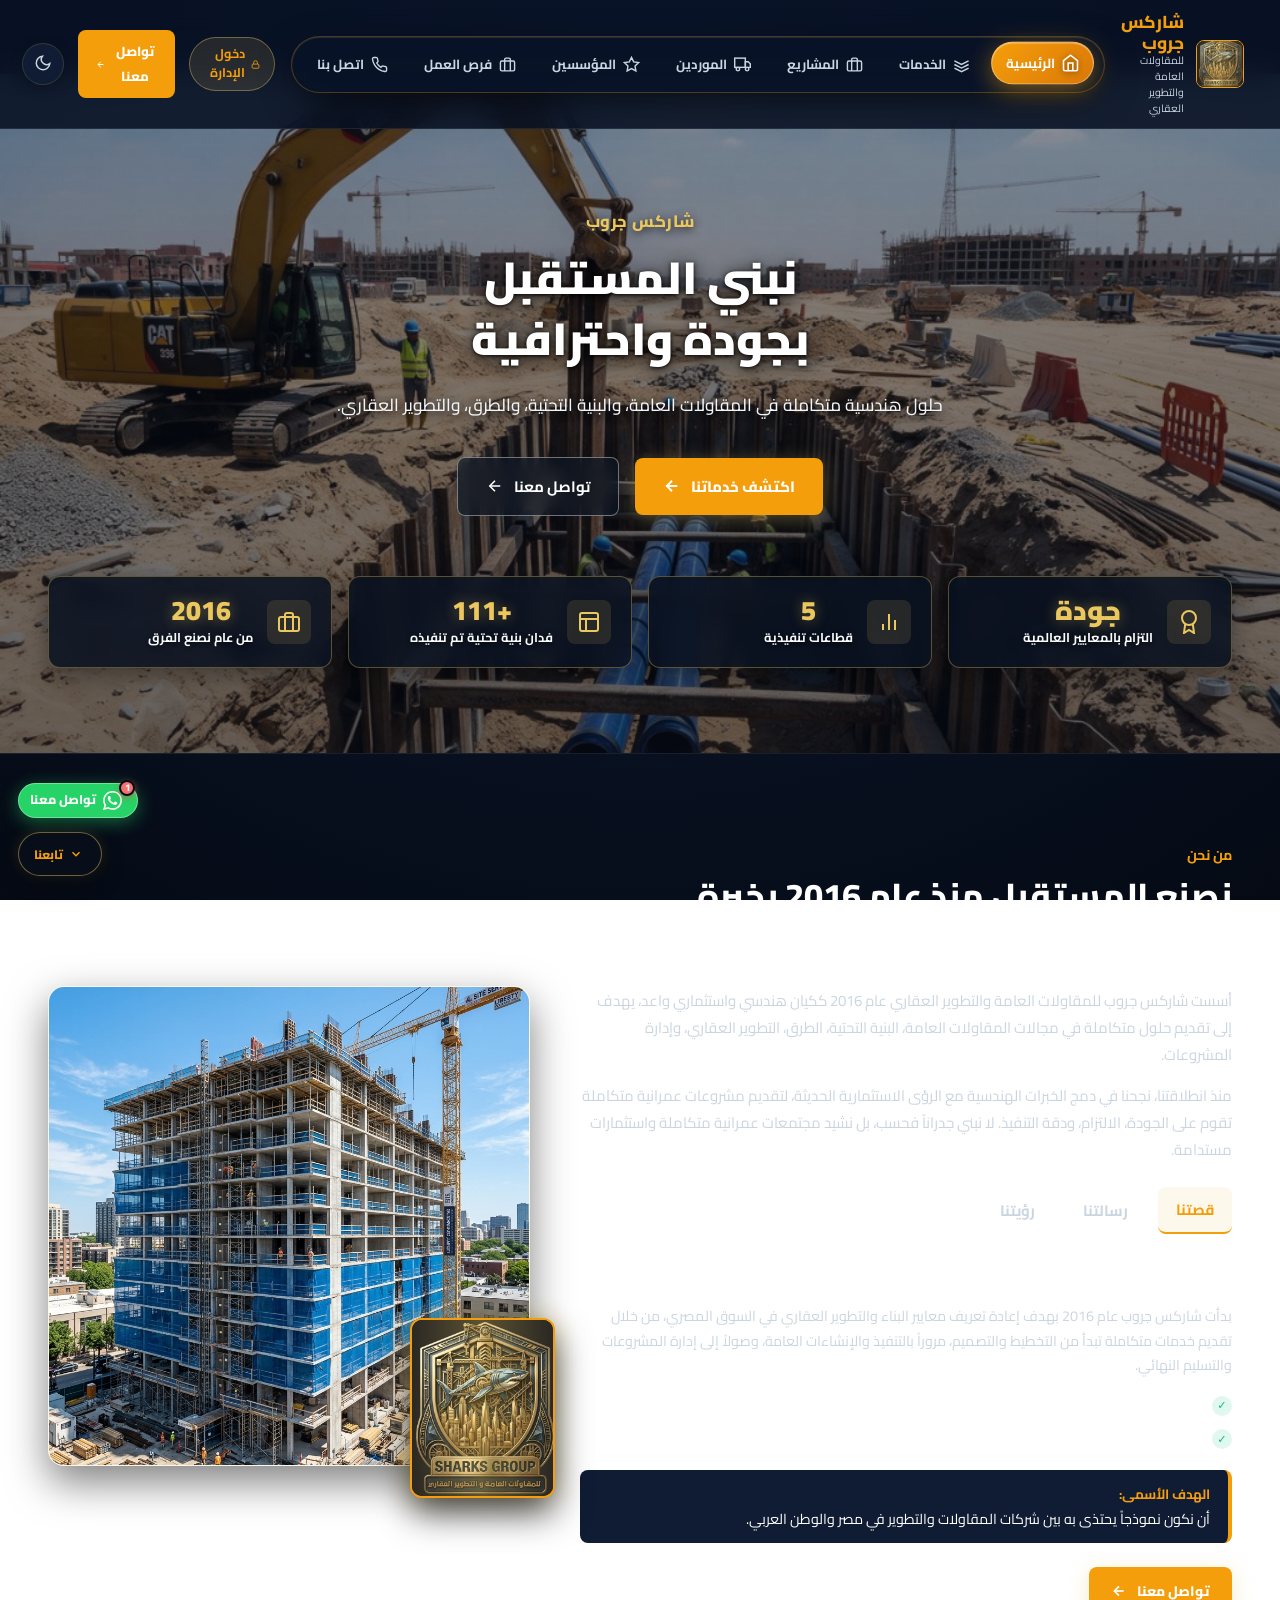
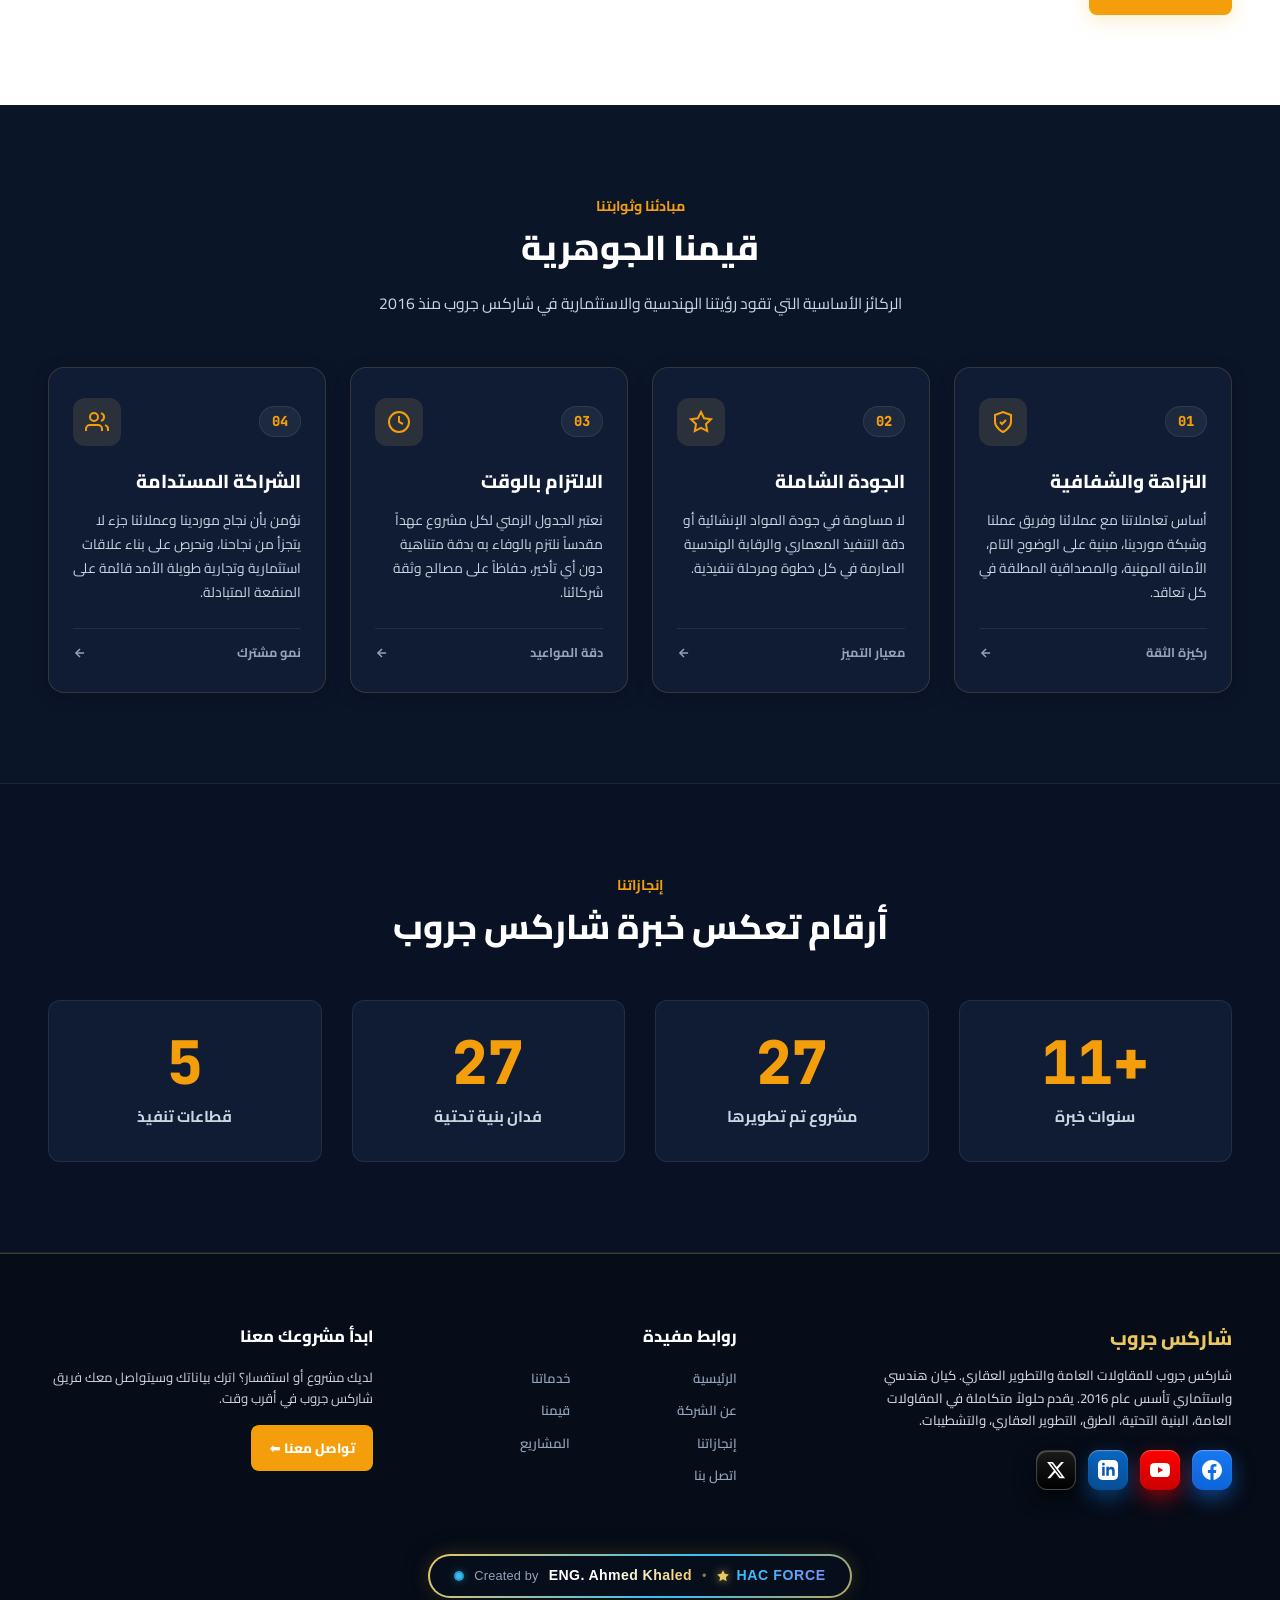
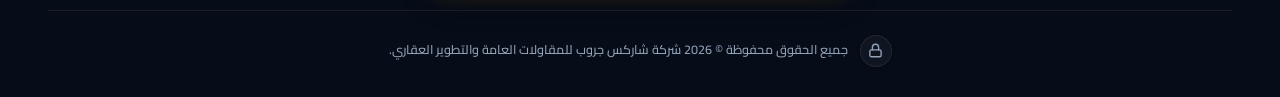
==== commit 89e5c3f3: "feat: add admin login button to navbar and cache-busting v3 for instant Netlify and Vercel updates" ====
--- a/index.html
+++ b/index.html
@@ -7,7 +7,7 @@
     <title>شاركس جروب للمقاولات العامة والتطوير العقاري</title>
 
     <!-- Google Fonts & Stylesheet (With Cache-Busting Version) -->
-    <link rel="stylesheet" href="css/style.css?v=20260910_v17">
+    <link rel="stylesheet" href="css/style.css?v=20260912_v3">
     <meta http-equiv="Cache-Control" content="no-cache, no-store, must-revalidate">
     <meta http-equiv="Pragma" content="no-cache">
     <meta http-equiv="Expires" content="0">
@@ -180,6 +180,11 @@
 
         <!-- Left: CTA Button & Theme Toggle -->
         <div class="nav-left-area">
+            <a href="admin.html" class="btn-nav-admin" title="بوابة تسجيل دخول الإدارة المركزية" style="display: inline-flex; align-items: center; gap: 6px; padding: 7px 14px; border-radius: 999px; background: rgba(235, 199, 96, 0.12); border: 1.5px solid rgba(235, 199, 96, 0.4); color: var(--gold-primary); text-decoration: none; font-size: 0.84rem; font-weight: 700; transition: all 0.25s ease;">
+                <svg width="15" height="15" viewBox="0 0 24 24" fill="none" stroke="currentColor" stroke-width="2.2"><rect x="3" y="11" width="18" height="11" rx="2.5" ry="2.5"></rect><path d="M7 11V7a5 5 0 0 1 10 0v4"></path></svg>
+                <span>دخول الإدارة</span>
+            </a>
+
             <button class="btn-nav-cta" onclick="switchMainView('contact')">
                 <span>تواصل معنا</span>
                 <svg width="15" height="15" viewBox="0 0 24 24" fill="none" stroke="currentColor" stroke-width="2.5"><line x1="19" y1="12" x2="5" y2="12"></line><polyline points="12 19 5 12 12 5"></polyline></svg>
@@ -2010,10 +2015,10 @@
         // Permanent override: Absolutely no sound outside social media buttons
         window.AudioDisableTabs = true;
     </script>
-    <script src="js/sounds.js?v=20260910_v14"></script>
-    <script src="js/data.js?v=20260910_v14"></script>
-    <script src="js/firebase-config.js?v=20260912_v1"></script>
-    <script src="js/tracker.js?v=20260910_v14"></script>
-    <script src="js/app.js?v=20260910_v14"></script>
+    <script src="js/sounds.js?v=20260912_v3"></script>
+    <script src="js/data.js?v=20260912_v3"></script>
+    <script src="js/firebase-config.js?v=20260912_v3"></script>
+    <script src="js/tracker.js?v=20260912_v3"></script>
+    <script src="js/app.js?v=20260912_v3"></script>
 </body>
 </html>
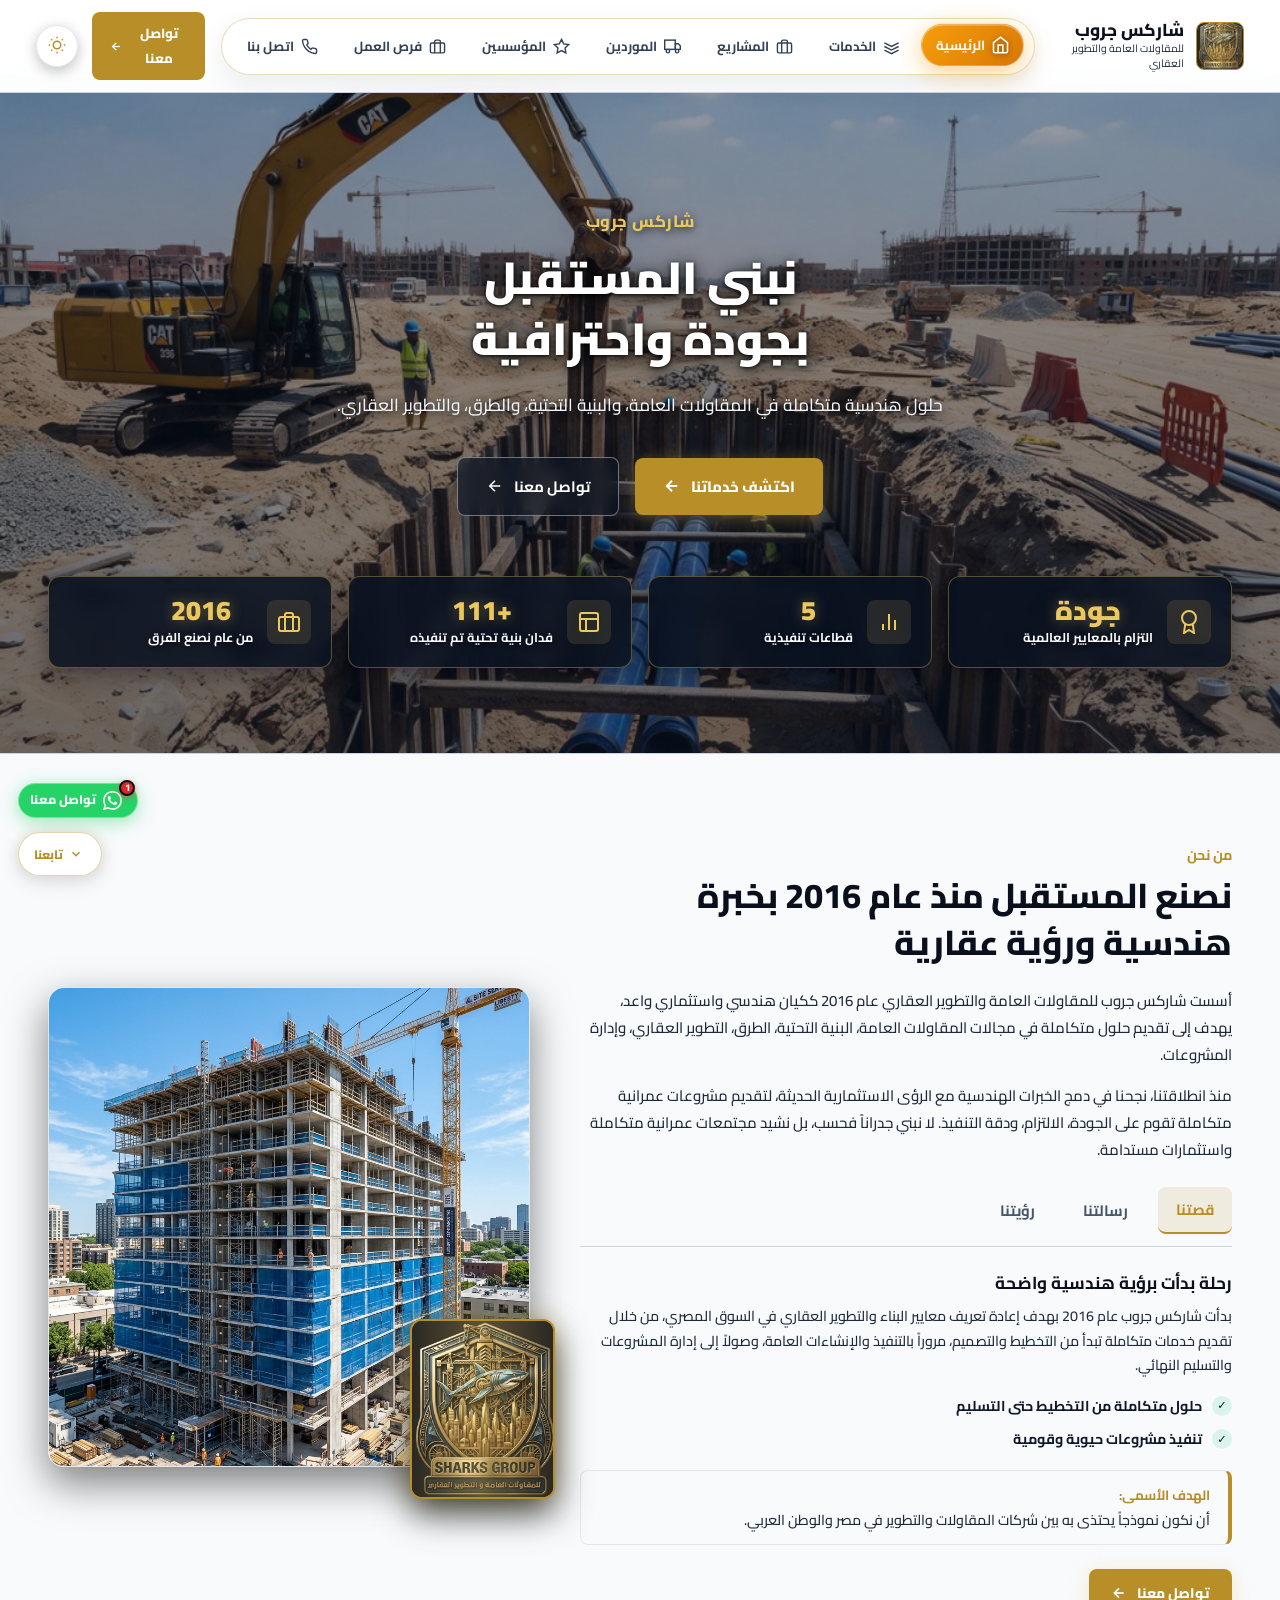
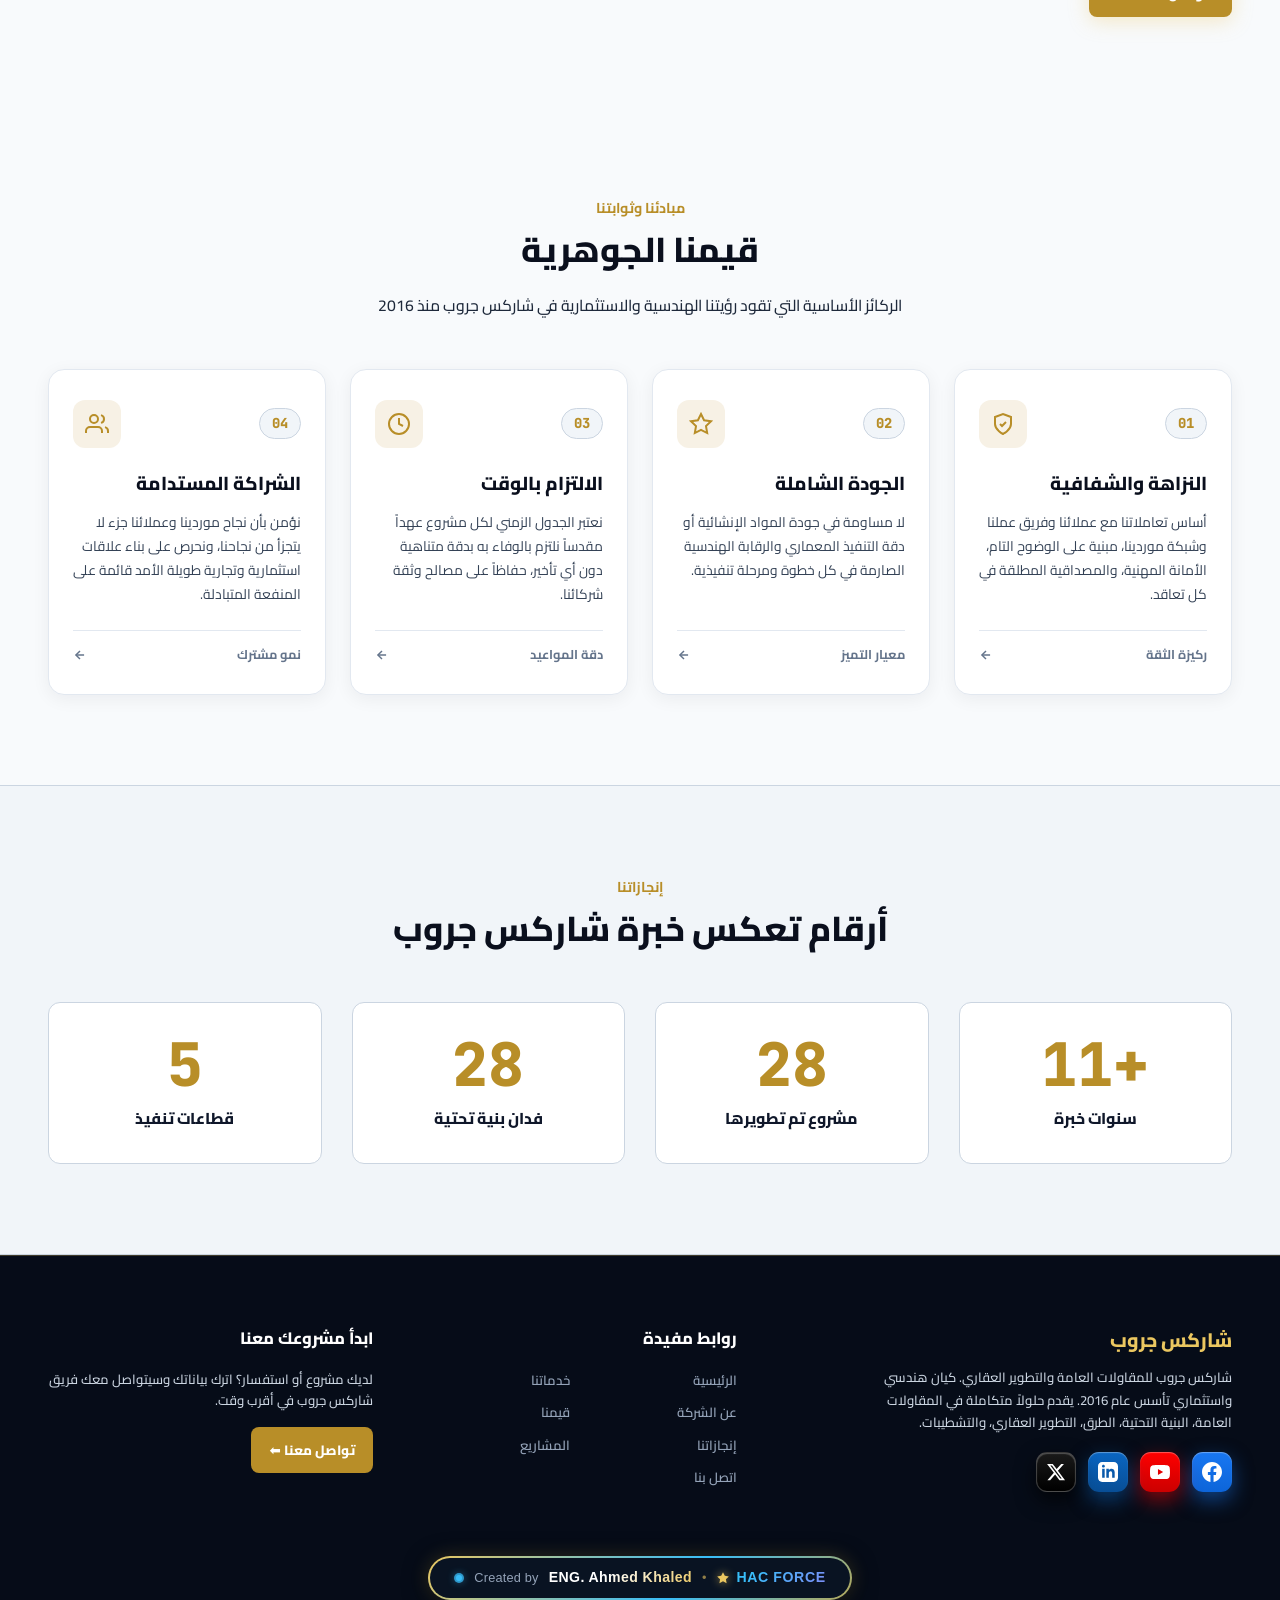
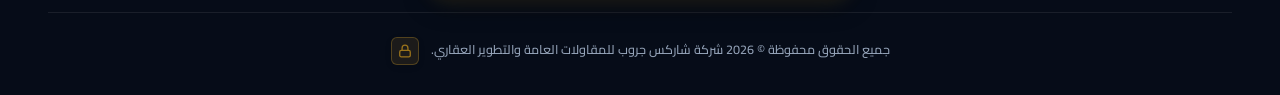
==== commit 157a3305: "feat: complete supplier portal, public website enhancements, and admin dashboard updates" ====
--- a/index.html
+++ b/index.html
@@ -1,19 +1,76 @@
 <!DOCTYPE html>
-<html lang="ar">
+<html lang="ar" dir="rtl" data-theme="light">
 <head>
     <meta charset="UTF-8">
     <meta name="viewport" content="width=device-width, initial-scale=1.0">
     <meta name="description" content="شاركس جروب للمقاولات العامة والتطوير العقاري - كيان هندسي واستثماري تأسس عام 2016">
     <title>شاركس جروب للمقاولات العامة والتطوير العقاري</title>
 
+    <!-- Preload Critical Banner and Logo for Instant Paint -->
+    <link rel="preload" as="image" href="assets/project_nile_foundation.jpg">
+    <link rel="preload" as="image" href="assets/logo.jpg">
+
     <!-- Google Fonts & Stylesheet (With Cache-Busting Version) -->
-    <link rel="stylesheet" href="css/style.css?v=20260912_v3">
-    <meta http-equiv="Cache-Control" content="no-cache, no-store, must-revalidate">
-    <meta http-equiv="Pragma" content="no-cache">
-    <meta http-equiv="Expires" content="0">
+    <link rel="stylesheet" href="css/style.css?v=20260912_v4">
 
     <!-- Favicon -->
     <link rel="icon" type="image/jpeg" href="assets/logo.jpg">
+
+    <!-- Immediate Splash Screen, Theme Pre-paint & Active View Pre-paint Guard: Always paint current view instantly -->
+    <script>
+        (function() {
+            try {
+                // 1. Theme Guard
+                var theme = localStorage.getItem('sharks_theme_v2') || localStorage.getItem('sharks_admin_theme_v2') || 'light';
+                if (theme === 'dark') {
+                    document.documentElement.removeAttribute('data-theme');
+                } else {
+                    document.documentElement.setAttribute('data-theme', 'light');
+                }
+
+                // 2. Splash Screen Guard
+                if (sessionStorage.getItem('sharks_splash_shown') === 'true') {
+                    document.documentElement.classList.add('splash-already-shown');
+                }
+
+                // 3. Active View Guard for Reload (Session-only: survives F5, resets to home when closing/reopening)
+                var validViews = ['home', 'services', 'founders', 'contact', 'projects', 'suppliers', 'careers'];
+                var sessionView = sessionStorage.getItem('sharks_active_view');
+                var activeView = (sessionView && validViews.indexOf(sessionView) !== -1) ? sessionView : 'home';
+                document.documentElement.setAttribute('data-active-view', activeView);
+            } catch (e) {}
+        })();
+    </script>
+    <style>
+        html.splash-already-shown #sharksSplashScreen {
+            display: none !important;
+            visibility: hidden !important;
+            pointer-events: none !important;
+        }
+        /* Instant View Guard before JS init: avoids flashing home on reload */
+        html:not(.app-initialized)[data-active-view] .platform-view {
+            display: none !important;
+        }
+        html:not(.app-initialized)[data-active-view="home"] #view-home,
+        html:not(.app-initialized)[data-active-view="services"] #view-services,
+        html:not(.app-initialized)[data-active-view="founders"] #view-founders,
+        html:not(.app-initialized)[data-active-view="contact"] #view-contact,
+        html:not(.app-initialized)[data-active-view="projects"] #view-projects,
+        html:not(.app-initialized)[data-active-view="suppliers"] #view-suppliers,
+        html:not(.app-initialized)[data-active-view="careers"] #view-careers {
+            display: block !important;
+        }
+        html:not(.app-initialized)[data-active-view="home"] #tabNavHome,
+        html:not(.app-initialized)[data-active-view="services"] #tabNavServices,
+        html:not(.app-initialized)[data-active-view="founders"] #tabNavFounders,
+        html:not(.app-initialized)[data-active-view="contact"] #tabNavContact,
+        html:not(.app-initialized)[data-active-view="projects"] #tabNavProjects,
+        html:not(.app-initialized)[data-active-view="suppliers"] #tabNavSuppliers,
+        html:not(.app-initialized)[data-active-view="careers"] #tabNavCareers {
+            color: #ffffff !important;
+            background: var(--gold-primary) !important;
+        }
+    </style>
 </head>
 <body dir="rtl">
 
@@ -122,7 +179,7 @@
             <ul class="unified-nav-links">
                 <!-- 1. الرئيسية -->
                 <li class="unified-nav-item">
-                    <button class="unified-nav-btn active" id="tabNavHome" onclick="switchMainView('home')">
+                    <button class="unified-nav-btn" id="tabNavHome" onclick="switchMainView('home')">
                         <svg width="17" height="17" viewBox="0 0 24 24" fill="none" stroke="currentColor" stroke-width="2"><path d="M3 9l9-7 9 7v11a2 2 0 0 1-2 2H5a2 2 0 0 1-2-2z"></path><polyline points="9 22 9 12 15 12 15 22"></polyline></svg>
                         <span>الرئيسية</span>
                     </button>
@@ -180,10 +237,6 @@
 
         <!-- Left: CTA Button & Theme Toggle -->
         <div class="nav-left-area">
-            <a href="admin.html" class="btn-nav-admin" title="بوابة تسجيل دخول الإدارة المركزية" style="display: inline-flex; align-items: center; gap: 6px; padding: 7px 14px; border-radius: 999px; background: rgba(235, 199, 96, 0.12); border: 1.5px solid rgba(235, 199, 96, 0.4); color: var(--gold-primary); text-decoration: none; font-size: 0.84rem; font-weight: 700; transition: all 0.25s ease;">
-                <svg width="15" height="15" viewBox="0 0 24 24" fill="none" stroke="currentColor" stroke-width="2.2"><rect x="3" y="11" width="18" height="11" rx="2.5" ry="2.5"></rect><path d="M7 11V7a5 5 0 0 1 10 0v4"></path></svg>
-                <span>دخول الإدارة</span>
-            </a>
 
             <button class="btn-nav-cta" onclick="switchMainView('contact')">
                 <span>تواصل معنا</span>
@@ -210,7 +263,7 @@
         <!-- ==========================================
              VIEW 1: PUBLIC HOMEPAGE
              ========================================== -->
-        <div id="view-home" class="platform-view active">
+        <div id="view-home" class="platform-view">
             <!-- Hero Section with 2-Second Rotating Background Carousel (Request 2) -->
             <section id="home-hero" class="hero-section">
                 <!-- Background Carousel Track -->
@@ -559,13 +612,13 @@
                 </div>
 
                 <div class="footer-copyright-bar" style="display: flex; align-items: center; justify-content: center; gap: 12px; flex-wrap: wrap;">
+                    <span>جميع الحقوق محفوظة &copy; 2026 شركة شاركس جروب للمقاولات العامة والتطوير العقاري.</span>
                     <a href="admin.html" class="footer-admin-lock-btn" title="بوابة الإدارة المركزية" aria-label="بوابة الإدارة المركزية">
-                        <svg width="15" height="15" viewBox="0 0 24 24" fill="none" stroke="currentColor" stroke-width="2.2" stroke-linecap="round" stroke-linejoin="round">
+                        <svg width="14" height="14" viewBox="0 0 24 24" fill="none" stroke="currentColor" stroke-width="2.2" stroke-linecap="round" stroke-linejoin="round">
                             <rect x="3" y="11" width="18" height="11" rx="2.5" ry="2.5"></rect>
                             <path d="M7 11V7a5 5 0 0 1 10 0v4"></path>
                         </svg>
                     </a>
-                    <span>جميع الحقوق محفوظة &copy; 2026 شركة شاركس جروب للمقاولات العامة والتطوير العقاري.</span>
                 </div>
             </footer>
         </div>
@@ -1123,42 +1176,267 @@
         </div>
 
         <!-- ==========================================
-             VIEW 4: SUPPLIERS (الموردين وشركاء التوريد المعتمدين)
+             VIEW 4: SUPPLIERS PORTAL (بوابة تسجيل واعتماد الموردين)
              ========================================== -->
         <div id="view-suppliers" class="platform-view">
             <div class="view-container">
                 <!-- Section Banner -->
                 <div class="section-banner" style="margin-bottom: 32px;">
                     <div class="section-title-wrap">
-                        <span class="dash-banner-badge" style="display: inline-block; margin-bottom: 8px;">سلاسل الإمداد والشراكات المعتمدة</span>
-                        <h1>الموردين وشركاء التوريد</h1>
-                        <p>تفخر شاركس جروب بالتعاون مع كبرى قلاع الصناعة المصرية والعالمية لتوريد أجود الخامات والمواد الإنشائية المعتمدة</p>
-                    </div>
-                </div>
-
-                <!-- Category Filter Bar -->
-                <div class="suppliers-filter-bar" style="display: flex; gap: 10px; flex-wrap: wrap; margin-bottom: 30px; justify-content: center;">
-                    <button class="supplier-filter-btn active" onclick="filterPublicSuppliers('all')">جميع الموردين</button>
-                    <button class="supplier-filter-btn" onclick="filterPublicSuppliers('حديد وتسليح')">حديد وتسليح</button>
-                    <button class="supplier-filter-btn" onclick="filterPublicSuppliers('أسمنت وخرسانة')">أسمنت وخرسانة</button>
-                    <button class="supplier-filter-btn" onclick="filterPublicSuppliers('عوازل ومواد كيميائية')">عوازل ومواد كيميائية</button>
-                    <button class="supplier-filter-btn" onclick="filterPublicSuppliers('دهانات وتشطيبات')">دهانات وتشطيبات</button>
-                    <button class="supplier-filter-btn" onclick="filterPublicSuppliers('كابلات وكهروميكانيك')">كابلات وكهروميكانيك</button>
-                </div>
-
-                <!-- Suppliers Cards Grid -->
-                <div class="suppliers-cards-grid" id="publicSuppliersGrid" style="display: grid; grid-template-columns: repeat(auto-fit, minmax(320px, 1fr)); gap: 24px; margin-bottom: 40px;">
-                    <!-- Populated dynamically from SharksCloud -->
+                        <span class="dash-banner-badge" style="display: inline-block; margin-bottom: 8px;">بوابة تأهيل واعتماد الموردين | انضم لسلاسل إمداد شاركس جروب</span>
+                        <h1>تسجيل واعتماد مورد جديد</h1>
+                        <p>نرحب بانضمام المصانع والشركات والموزعين المعتمدين لشبكة توريدات مشروعات شاركس جروب الإنشائية والتطوير العمراني. يرجى ملء البيانات وإرفاق الأوراق الثبوتية للاعتماد من لجنة المشتريات المركزية.</p>
+                    </div>
+                </div>
+
+                <!-- Supplier Advantages & Trust Grid -->
+                <div class="supplier-benefits-grid">
+                    <div class="supplier-benefit-card">
+                        <div class="benefit-icon-wrap">
+                            <svg width="24" height="24" viewBox="0 0 24 24" fill="none" stroke="currentColor" stroke-width="2"><path d="M12 22s8-4 8-10V5l-8-3-8 3v7c0 6 8 10 8 10z"></path></svg>
+                        </div>
+                        <h3>شراكات توريد استراتيجية</h3>
+                        <p>عقود توريد مباشرة ومستمرة لتغذية كبرى المشروعات الإنشائية والبنية التحتية القومية.</p>
+                    </div>
+
+                    <div class="supplier-benefit-card">
+                        <div class="benefit-icon-wrap">
+                            <svg width="24" height="24" viewBox="0 0 24 24" fill="none" stroke="currentColor" stroke-width="2"><circle cx="12" cy="12" r="10"></circle><polyline points="12 6 12 12 16 14"></polyline></svg>
+                        </div>
+                        <h3>سداد مالي منتظم وسريع</h3>
+                        <p>منظومة محاسبية دقيقة تصرف مستخلصات التوريد وفق جداول زمنية وتدفقات نقدية موثوقة ومجدولة.</p>
+                    </div>
+
+                    <div class="supplier-benefit-card">
+                        <div class="benefit-icon-wrap">
+                            <svg width="24" height="24" viewBox="0 0 24 24" fill="none" stroke="currentColor" stroke-width="2"><line x1="18" y1="20" x2="18" y2="10"></line><line x1="12" y1="20" x2="12" y2="4"></line><line x1="6" y1="20" x2="6" y2="14"></line></svg>
+                        </div>
+                        <h3>توسع في 5 قطاعات تنفيذية</h3>
+                        <p>فرص توريد ضخمة في المقاولات، شبكات المياه، الطرق، المحطات، والإنشاءات الخرسانية الكبرى.</p>
+                    </div>
+
+                    <div class="supplier-benefit-card">
+                        <div class="benefit-icon-wrap">
+                            <svg width="24" height="24" viewBox="0 0 24 24" fill="none" stroke="currentColor" stroke-width="2"><polyline points="20 6 9 17 4 12"></polyline></svg>
+                        </div>
+                        <h3>حوكمة واعتماد إلكتروني فوري</h3>
+                        <p>مراجعة رقمية سريعة للأوراق والمستندات وإصدار كود المورد المعتمد دون تعقيدات ورقية.</p>
+                    </div>
+                </div>
+
+                <!-- Registration Form Container -->
+                <div class="supplier-portal-card">
+                    <div class="portal-card-header">
+                        <div class="portal-header-icon">
+                            <svg width="28" height="28" viewBox="0 0 24 24" fill="none" stroke="currentColor" stroke-width="2"><rect x="2" y="7" width="20" height="14" rx="2" ry="2"></rect><path d="M16 21V5a2 2 0 0 0-2-2h-4a2 2 0 0 0-2 2v16"></path></svg>
+                        </div>
+                        <div>
+                            <h2>استمارة التأهيل المسبق وتسجيل مورد او مقاول معتمد</h2>
+                            <p>يرجى استيفاء البيانات بدقة، ورفع نسخ واضحة من السجل التجاري والبطاقة الضريبية وسابقة الأعمال.</p>
+                        </div>
+                    </div>
+
+                    <form id="formSupplierPortal" onsubmit="handleSupplierPortalSubmit(event)">
+                        <!-- Form Sections -->
+                        <div class="portal-form-grid">
+                            <!-- Field: صفة الكيان (مورد أو مقاول معتمد) -->
+                            <div class="portal-form-group span-2">
+                                <label class="portal-label">
+                                    <span>صفة التسجيل المطلوبة في سجلات الشركة</span>
+                                    <span class="required-star">*</span>
+                                </label>
+                                <div class="portal-entity-selector" style="display: grid; grid-template-columns: repeat(auto-fit, minmax(200px, 1fr)); gap: 12px; margin-top: 4px;">
+                                    <label class="entity-option-card" style="display: flex; align-items: center; gap: 10px; padding: 12px 16px; border-radius: var(--radius-sm, 8px); background: rgba(255,255,255,0.03); border: 1.5px solid var(--border-card, rgba(255,255,255,0.12)); cursor: pointer; transition: all 0.2s;">
+                                        <input type="radio" name="supplierEntityType" value="مورد" checked style="accent-color: var(--gold-primary, #ebc760); width: 18px; height: 18px; cursor: pointer;">
+                                        <div>
+                                            <strong style="display: block; color: var(--text-white, #fff); font-size: 0.95rem;">مورد معتمد</strong>
+                                            <span style="display: block; font-size: 0.78rem; color: var(--text-muted, #94a3b8); margin-top: 2px;">توريد خامات، معدات، أو مواد بناء وإنشاءات</span>
+                                        </div>
+                                    </label>
+                                    <label class="entity-option-card" style="display: flex; align-items: center; gap: 10px; padding: 12px 16px; border-radius: var(--radius-sm, 8px); background: rgba(255,255,255,0.03); border: 1.5px solid var(--border-card, rgba(255,255,255,0.12)); cursor: pointer; transition: all 0.2s;">
+                                        <input type="radio" name="supplierEntityType" value="مقاول" style="accent-color: var(--gold-primary, #ebc760); width: 18px; height: 18px; cursor: pointer;">
+                                        <div>
+                                            <strong style="display: block; color: var(--text-white, #fff); font-size: 0.95rem;">مقاول معتمد</strong>
+                                            <span style="display: block; font-size: 0.78rem; color: var(--text-muted, #94a3b8); margin-top: 2px;">أعمال مقاولات باطن، تشطيبات، أو بنية تحتية</span>
+                                        </div>
+                                    </label>
+                                </div>
+                            </div>
+
+                            <!-- Field: اسم الشركة / المؤسسة -->
+                            <div class="portal-form-group span-2">
+                                <label class="portal-label">
+                                    <span>اسم الشركة / المصنع / المؤسسة</span>
+                                    <span class="required-star">*</span>
+                                </label>
+                                <input type="text" id="supplierCompanyName" class="portal-input" placeholder="مثال: شركة النيل للتوريدات العامة والمقاولات" required>
+                            </div>
+
+                            <!-- Field: مجال التوريد -->
+                            <div class="portal-form-group">
+                                <label class="portal-label">
+                                    <span>مجال ونوع التوريد الرئيسي</span>
+                                    <span class="required-star">*</span>
+                                </label>
+                                <select id="supplierCategory" class="portal-input portal-select" required>
+                                    <option value="" disabled selected>اختر مجال التوريد...</option>
+                                    <option value="حديد وتسليح">حديد وتسليح وصلب</option>
+                                    <option value="أسمنت وخرسانة جاهزة">أسمنت وخرسانة جاهزة ومواد بناء</option>
+                                    <option value="كهروميكانيك وشبكات">كهروميكانيك ومحطات وشبكات كهرباء</option>
+                                    <option value="مواسير ومستلزمات بنية تحتية">مواسير وشبكات مياه وصرف ومحابس</option>
+                                    <option value="عوازل ومواد كيميائية">عوازل مائية وحرارية وكيماويات بناء حديث</option>
+                                    <option value="دهانات وتشطيبات معمارية">دهانات وديكور وتشطيبات معمارية</option>
+                                    <option value="أعمال ألومنيوم وواجهات وزجاج">أعمال ألومنيوم وواجهات وزجاج واستركشر</option>
+                                    <option value="أخشاب وأبواب ونجارة">أخشاب وأبواب ونجارة معمارية</option>
+                                    <option value="نقل ولوجستيات ومعدات ثقيلة">نقل ولوجستيات ومعدات ثقيلة ورافعات</option>
+                                    <option value="توريدات عمومية ومهمات موقع">توريدات عمومية ومهمات سلامة ومواقع</option>
+                                    <option value="أخرى">نشاط توريدات آخر</option>
+                                </select>
+                            </div>
+
+                            <!-- Field: المقر الرئيسي والمحافظة -->
+                            <div class="portal-form-group">
+                                <label class="portal-label">
+                                    <span>المحافظة / المقر الرئيسي للشركة</span>
+                                    <span class="required-star">*</span>
+                                </label>
+                                <input type="text" id="supplierGovernorate" class="portal-input" placeholder="مثال: القاهرة / الجيزة / الإسكندرية..." required>
+                            </div>
+
+                            <!-- Field: اسم مسؤول التواصل -->
+                            <div class="portal-form-group">
+                                <label class="portal-label">
+                                    <span>اسم مسؤول التواصل / المفوض</span>
+                                    <span class="required-star">*</span>
+                                </label>
+                                <input type="text" id="supplierContactPerson" class="portal-input" placeholder="الاسم ثلاثي للمفوض بالتواصل" required>
+                            </div>
+
+                            <!-- Field: المسمى الوظيفي للمسؤول -->
+                            <div class="portal-form-group">
+                                <label class="portal-label">
+                                    <span>الصفة أو المسمى الوظيفي</span>
+                                </label>
+                                <input type="text" id="supplierContactTitle" class="portal-input" placeholder="مثال: مدير المبيعات / مدير التوريدات / المدير التنفيذي">
+                            </div>
+
+                            <!-- Field: رقم الهاتف -->
+                            <div class="portal-form-group">
+                                <label class="portal-label">
+                                    <span>رقم الهاتف المباشر</span>
+                                    <span class="required-star">*</span>
+                                </label>
+                                <input type="tel" id="supplierPhone" class="portal-input" placeholder="010XXXXXXXX" dir="ltr" style="text-align: right;" required>
+                            </div>
+
+                            <!-- Field: رقم الواتساب -->
+                            <div class="portal-form-group">
+                                <label class="portal-label">
+                                    <span>رقم الواتساب الرسمي (للمراسلات الفورية)</span>
+                                    <span class="required-star">*</span>
+                                </label>
+                                <input type="tel" id="supplierWhatsapp" class="portal-input" placeholder="010XXXXXXXX" dir="ltr" style="text-align: right;" required>
+                            </div>
+
+                            <!-- Field: البريد الإلكتروني الرسمي -->
+                            <div class="portal-form-group">
+                                <label class="portal-label">
+                                    <span>البريد الإلكتروني للشركة</span>
+                                    <span class="required-star">*</span>
+                                </label>
+                                <input type="email" id="supplierEmail" class="portal-input" placeholder="info@company.com" dir="ltr" style="text-align: right;" required>
+                            </div>
+
+                            <!-- Field: الموقع الإلكتروني -->
+                            <div class="portal-form-group">
+                                <label class="portal-label">
+                                    <span>الموقع الإلكتروني أو رابط سابقة الأعمال (اختياري)</span>
+                                </label>
+                                <input type="url" id="supplierWebsite" class="portal-input" placeholder="https://www.company.com" dir="ltr" style="text-align: right;">
+                            </div>
+
+                            <!-- Field: رقم السجل التجاري -->
+                            <div class="portal-form-group">
+                                <label class="portal-label">
+                                    <span>رقم السجل التجاري</span>
+                                    <span class="required-star">*</span>
+                                </label>
+                                <input type="text" id="supplierCommercialReg" class="portal-input" placeholder="رقم السجل التجاري الساري" required>
+                            </div>
+
+                            <!-- Field: رقم البطاقة الضريبية -->
+                            <div class="portal-form-group">
+                                <label class="portal-label">
+                                    <span>رقم البطاقة الضريبية</span>
+                                    <span class="required-star">*</span>
+                                </label>
+                                <input type="text" id="supplierTaxCard" class="portal-input" placeholder="رقم التسجيل الضريبي" required>
+                            </div>
+
+                            <!-- Field: نبذة عن الخامات وسابقة الأعمال -->
+                            <div class="portal-form-group span-2">
+                                <label class="portal-label">
+                                    <span>نبذة عن المنتجات ومعدلات التوريد اليومية / الشهرية</span>
+                                </label>
+                                <textarea id="supplierNotes" class="portal-input portal-textarea" rows="3" placeholder="اذكر أنواع المواد التي توردها، الطاقة الإنتاجية، أبرز المشروعات التي شاركتم في توريدها، والاعتمادات الرسمية الحاصلين عليها..."></textarea>
+                            </div>
+                        </div>
+
+                        <!-- Documents Upload Zone (مكان رفع الأوراق والمستندات) -->
+                        <div class="portal-upload-section">
+                            <div class="upload-section-title">
+                                <svg width="20" height="20" viewBox="0 0 24 24" fill="none" stroke="currentColor" stroke-width="2"><path d="M21.44 11.05l-9.19 9.19a6 6 0 0 1-8.49-8.49l9.19-9.19a4 4 0 0 1 5.66 5.66l-9.2 9.19a2 2 0 0 1-2.83-2.83l8.49-8.48"></path></svg>
+                                <span>رفع أوراق ومستندات الشركة الرسمية</span>
+                                <span class="badge-optional">(ملفات PDF أو صور)</span>
+                            </div>
+                            <p class="upload-section-desc">يرجى إرفاق: السجل التجاري، البطاقة الضريبية، شهادات الجودة ISO، سابقة الأعمال والكتالوج إن وجد، أو أي شهادات اعتماد فنية.</p>
+
+                            <div class="supplier-dropzone" id="supplierDropzone" onclick="document.getElementById('supplierDocsInput').click()">
+                                <input type="file" id="supplierDocsInput" multiple accept=".pdf,.png,.jpg,.jpeg,.doc,.docx,.zip" style="display: none;" onchange="handleSupplierFilesSelect(event)">
+                                <div class="dropzone-inner">
+                                    <div class="dropzone-icon">
+                                        <svg width="40" height="40" viewBox="0 0 24 24" fill="none" stroke="currentColor" stroke-width="1.8"><path d="M21 15v4a2 2 0 0 1-2 2H5a2 2 0 0 1-2-2v-4"></path><polyline points="17 8 12 3 7 8"></polyline><line x1="12" y1="3" x2="12" y2="15"></line></svg>
+                                    </div>
+                                    <div class="dropzone-texts">
+                                        <h4>اسحب وأفلت مستندات الشركة هنا أو اضغط للاختيار</h4>
+                                        <p>ندعم ملفات PDF، الصور (PNG, JPG)، والمستندات بحجم يصل حتى 15 ميجابايت للملف الواحد</p>
+                                    </div>
+                                    <button type="button" class="btn-dropzone-browse">
+                                        <span>اختيار الملفات</span>
+                                    </button>
+                                </div>
+                            </div>
+
+                            <!-- Uploaded files chips list -->
+                            <div class="supplier-files-list" id="supplierFilesList"></div>
+                        </div>
+
+                        <!-- Terms & Confirmation -->
+                        <div class="portal-terms-box">
+                            <label class="portal-checkbox-label">
+                                <input type="checkbox" id="supplierAgreeTerms" required>
+                                <span>أقر بصحة ودقة كافة البيانات والمستندات المرفقة، وتفويض شركة شاركس جروب في فحصها ومراجعتها للاعتماد الرسمي ضمن سجل الموردين.</span>
+                            </label>
+                        </div>
+
+                        <!-- Form Submit Button -->
+                        <div class="portal-actions">
+                            <button type="submit" id="btnSubmitSupplierPortal" class="btn-supplier-submit">
+                                <span class="btn-text">إرسال طلب الاعتماد وتأهيل مورد / مقاول</span>
+                                <svg width="18" height="18" viewBox="0 0 24 24" fill="none" stroke="currentColor" stroke-width="2.5"><line x1="22" y1="2" x2="11" y2="13"></line><polygon points="22 2 15 22 11 13 2 9 22 2"></polygon></svg>
+                            </button>
+                        </div>
+                    </form>
                 </div>
 
                 <!-- Quality & Standards Assurance Box -->
-                <div class="suppliers-trust-box">
+                <div class="suppliers-trust-box" style="margin-top: 36px;">
                     <div class="trust-icon-box">
                         <svg width="30" height="30" viewBox="0 0 24 24" fill="none" stroke="currentColor" stroke-width="2"><path d="M12 22s8-4 8-10V5l-8-3-8 3v7c0 6 8 10 8 10z"></path></svg>
                     </div>
                     <h3 class="trust-box-title">معايير الاعتماد الصارمة في شاركس جروب</h3>
                     <p class="trust-box-desc">
-                        نخضع كافة المواد الموردة من حديد وأسمنت وخرسانات وعوازل لفحوصات معملية دورية مطابقة للكود المصري ومواصفات ASTM الدولية، مع اشتراط شهادات الجودة ISO 9001 لكافة الشركاء لضمان استدامة وأمان مشروعاتنا.
+                        نخضع كافة المواد الموردة من حديد وأسمنت وخرسانات وعوازل ومهمات كهروميكانيكية لفحوصات معملية دورية مطابقة للكود المصري ومواصفات ASTM الدولية، مع اشتراط شهادات الجودة ISO 9001 لكافة الشركاء لضمان استدامة وأمان مشروعاتنا.
                     </p>
                 </div>
             </div>
@@ -1261,9 +1539,6 @@
                                     <svg width="14" height="14" viewBox="0 0 24 24" fill="none" stroke="currentColor" stroke-width="2.5"><polyline points="15 18 9 12 15 6"></polyline></svg>
                                 </button>
                                 <div class="founder-social-links">
-                                    <a href="javascript:void(0)" onclick="openEmailClient('info@sharks-eg.com')" class="founder-social-btn" title="مراسلة عبر البريد">
-                                        <svg width="15" height="15" viewBox="0 0 24 24" fill="none" stroke="currentColor" stroke-width="2"><path d="M4 4h16c1.1 0 2 .9 2 2v12c0 1.1-.9 2-2 2H4c-1.1 0-2-.9-2-2V6c0-1.1.9-2 2-2z"></path><polyline points="22,6 12,13 2,6"></polyline></svg>
-                                    </a>
                                     <a href="https://linkedin.com" target="_blank" class="founder-social-btn" title="LinkedIn">
                                         <svg width="14" height="14" viewBox="0 0 24 24" fill="currentColor"><path d="M19 0h-14c-2.761 0-5 2.239-5 5v14c0 2.761 2.239 5 5 5h14c2.762 0 5-2.239 5-5v-14c0-2.761-2.238-5-5-5zm-11 19h-3v-11h3v11zm-1.5-12.268c-.966 0-1.75-.79-1.75-1.764s.784-1.764 1.75-1.764 1.75.79 1.75 1.764-.783 1.764-1.75 1.764zm13.5 12.268h-3v-5.604c0-3.368-4-3.113-4 0v5.604h-3v-11h3v1.765c1.396-2.586 7-2.777 7 2.476v6.759z"/></svg>
                                     </a>
@@ -2007,6 +2282,33 @@
         </div>
     </div>
 
+    <!-- Modal 8: Supplier Portal Application Success -->
+    <div class="modal-overlay" id="modalSupplierPortalSuccess">
+        <div class="job-modal-box" style="max-width: 540px; border-color: rgba(235, 199, 96, 0.4); text-align: center;">
+            <div class="job-success-card" style="padding: 30px 24px;">
+                <div class="job-success-icon" style="background: rgba(235, 199, 96, 0.15); border-color: var(--gold-primary); color: var(--gold-primary); width: 72px; height: 72px; margin: 0 auto 16px;">
+                    <svg width="36" height="36" viewBox="0 0 24 24" fill="none" stroke="currentColor" stroke-width="2.5"><polyline points="20 6 9 17 4 12"></polyline></svg>
+                </div>
+                <h3 class="job-success-title" style="font-size: 1.45rem; color: #ffffff; margin-bottom: 8px;">تم استلام طلب اعتماد المورد بنجاح!</h3>
+                <div style="display: inline-block; padding: 6px 18px; border-radius: 999px; background: rgba(235, 199, 96, 0.12); border: 1.5px solid rgba(235, 199, 96, 0.35); color: var(--gold-primary); font-weight: 700; font-size: 0.92rem; margin-bottom: 16px;">
+                    رقم تتبع الطلب: <span id="supplierSuccessTrackingCode" style="font-family: monospace; letter-spacing: 1px;">SHK-SUP-XXXX</span>
+                </div>
+                <p class="job-success-desc" id="supplierSuccessMessage" style="color: #cbd5e1; font-size: 0.94rem; line-height: 1.7; margin-bottom: 24px;">
+                    شكراً لاهتمامكم بالانضمام إلى شركاء التوريد المعتمدين لشركة شاركس جروب. تم حفظ كافة البيانات والمستندات بنجاح وإرسالها إلى لجنة المشتريات والتوريدات المركزية، وسيتم مراجعتها والتواصل مع المفوض خلال 48 ساعة عمل.
+                </p>
+                <div style="display: flex; justify-content: center; gap: 12px; flex-wrap: wrap;">
+                    <button type="button" class="btn-job-submit" onclick="closeModal('modalSupplierPortalSuccess')" style="min-width: 140px;">
+                        <span>تم، شكراً</span>
+                    </button>
+                    <a id="supplierWhatsappDirectBtn" href="#" target="_blank" onclick="handleSupplierWhatsappClick()" class="btn-job-cancel" style="display: inline-flex; align-items: center; gap: 8px; text-decoration: none; border-color: #25d366; color: #25d366;">
+                        <svg width="16" height="16" viewBox="0 0 24 24" fill="currentColor"><path d="M12.031 6.172c-3.181 0-5.767 2.586-5.768 5.766-.001 1.298.38 2.27 1.019 3.287l-.582 2.128 2.182-.573c.978.58 1.911.928 3.145.929 3.178 0 5.767-2.587 5.768-5.766.001-3.187-2.575-5.771-5.764-5.771zm3.392 8.244c-.144.405-.837.774-1.17.824-.311.045-.698.058-2.029-.485-1.428-.584-2.339-2.043-2.411-2.138-.072-.095-.572-.76-.572-1.451 0-.691.364-1.031.493-1.173.129-.142.282-.178.376-.178.094 0 .188.001.27.005.087.004.204-.033.319.243.118.283.402.98.437 1.052.035.072.059.157.012.251-.047.095-.071.155-.141.238-.071.083-.149.186-.213.25-.071.071-.145.148-.063.29.083.141.369.608.791.984.545.485.999.638 1.141.709.141.071.224.06.307-.035.083-.095.354-.413.448-.555.095-.142.189-.118.319-.071.13.047.826.39 9.68.461.141.071.236.107.271.165.035.06.035.348-.109.753z"/></svg>
+                        <span>مراسلة المشتريات واتساب</span>
+                    </a>
+                </div>
+            </div>
+        </div>
+    </div>
+
     <!-- Copy Toast Notification -->
     <div id="copyToast" class="copy-toast"></div>
 
--- a/css/style.css
+++ b/css/style.css
@@ -613,7 +613,7 @@
 .platform-view {
     display: none;
     overflow: visible !important;
-    animation: viewFadeIn 0.3s cubic-bezier(0.16, 1, 0.3, 1) forwards;
+    animation: viewFadeIn 0.15s cubic-bezier(0.16, 1, 0.3, 1) forwards;
 }
 
 .platform-view.active {
@@ -2321,6 +2321,7 @@
     position: absolute;
     inset: 0;
     z-index: 0;
+    background-color: #070d19;
 }
 
 .hero-slide {
@@ -2328,6 +2329,7 @@
     inset: 0;
     background-size: cover;
     background-position: center;
+    background-color: #070d19;
     opacity: 0;
     transform: scale(1.05);
     transition: opacity 1.2s cubic-bezier(0.4, 0, 0.2, 1), transform 5s ease-out;
@@ -2337,6 +2339,10 @@
     opacity: 1;
     transform: scale(1);
     z-index: 1;
+}
+
+.hero-slide:first-child.active {
+    transition: none; /* Instant appearance on page reload without delay */
 }
 
 .hero-overlay-gradient {
@@ -3846,6 +3852,7 @@
     inset: 0;
     z-index: 0;
     pointer-events: none;
+    background-color: #070e1b;
 }
 
 .services-slide {
@@ -3853,6 +3860,7 @@
     inset: 0;
     background-size: cover;
     background-position: center;
+    background-color: #070e1b;
     opacity: 0;
     transform: scale(1.05);
     transition: opacity 1.2s cubic-bezier(0.4, 0, 0.2, 1), transform 6s ease-out;
@@ -3862,6 +3870,10 @@
     opacity: 1;
     transform: scale(1);
     z-index: 1;
+}
+
+.services-slide:first-child.active {
+    transition: none; /* Instant appearance on page reload without delay */
 }
 
 .services-overlay-gradient {
@@ -8122,15 +8134,566 @@
     box-shadow: 0 6px 16px rgba(245, 158, 11, 0.25);
 }
 
-[data-theme="light"] .footer-admin-lock-btn {
-    background: #ffffff;
-    border-color: #cbd5e1;
-    color: #64748b;
-    box-shadow: 0 2px 6px rgba(0, 0, 0, 0.04);
-}
-
 [data-theme="light"] .footer-admin-lock-btn:hover {
     color: var(--gold-primary);
     background: rgba(184, 142, 40, 0.1);
     border-color: var(--gold-primary);
+}
+
+/* ===================================================================
+   SUPPLIER ONBOARDING & REGISTRATION PORTAL (LUXURY EXECUTIVE DESIGN)
+   =================================================================== */
+.supplier-benefits-grid {
+    display: grid;
+    grid-template-columns: repeat(auto-fit, minmax(240px, 1fr));
+    gap: 20px;
+    margin-bottom: 36px;
+}
+
+.supplier-benefit-card {
+    background: rgba(15, 23, 42, 0.65);
+    border: 1px solid rgba(235, 199, 96, 0.18);
+    border-radius: 16px;
+    padding: 24px 20px;
+    backdrop-filter: blur(12px);
+    transition: all 0.3s cubic-bezier(0.4, 0, 0.2, 1);
+    position: relative;
+    overflow: hidden;
+}
+
+.supplier-benefit-card::before {
+    content: '';
+    position: absolute;
+    top: 0;
+    right: 0;
+    left: 0;
+    height: 2px;
+    background: linear-gradient(90deg, transparent, var(--gold-primary), transparent);
+    opacity: 0;
+    transition: opacity 0.3s ease;
+}
+
+.supplier-benefit-card:hover {
+    transform: translateY(-4px);
+    border-color: rgba(235, 199, 96, 0.45);
+    box-shadow: 0 12px 28px rgba(0, 0, 0, 0.35), 0 0 15px rgba(235, 199, 96, 0.1);
+}
+
+.supplier-benefit-card:hover::before {
+    opacity: 1;
+}
+
+.benefit-icon-wrap {
+    width: 48px;
+    height: 48px;
+    border-radius: 12px;
+    background: rgba(235, 199, 96, 0.12);
+    border: 1px solid rgba(235, 199, 96, 0.3);
+    display: flex;
+    align-items: center;
+    justify-content: center;
+    color: var(--gold-primary);
+    margin-bottom: 16px;
+}
+
+.supplier-benefit-card h3 {
+    font-size: 1.1rem;
+    font-weight: 700;
+    color: #ffffff;
+    margin-bottom: 8px;
+}
+
+.supplier-benefit-card p {
+    font-size: 0.88rem;
+    color: #94a3b8;
+    line-height: 1.6;
+    margin: 0;
+}
+
+/* Supplier Portal Registration Card */
+.supplier-portal-card {
+    background: rgba(11, 19, 34, 0.85);
+    border: 1.5px solid rgba(235, 199, 96, 0.25);
+    border-radius: 20px;
+    padding: 36px 32px;
+    backdrop-filter: blur(16px);
+    box-shadow: 0 20px 45px rgba(0, 0, 0, 0.4), 0 0 25px rgba(235, 199, 96, 0.06);
+    position: relative;
+}
+
+.portal-card-header {
+    display: flex;
+    align-items: center;
+    gap: 18px;
+    padding-bottom: 24px;
+    margin-bottom: 28px;
+    border-bottom: 1px solid rgba(255, 255, 255, 0.08);
+}
+
+.portal-header-icon {
+    width: 56px;
+    height: 56px;
+    border-radius: 14px;
+    background: linear-gradient(135deg, rgba(235, 199, 96, 0.2), rgba(235, 199, 96, 0.05));
+    border: 1.5px solid rgba(235, 199, 96, 0.4);
+    display: flex;
+    align-items: center;
+    justify-content: center;
+    color: var(--gold-primary);
+    flex-shrink: 0;
+}
+
+.portal-card-header h2 {
+    font-size: 1.4rem;
+    font-weight: 800;
+    color: #ffffff;
+    margin: 0 0 6px 0;
+}
+
+.portal-card-header p {
+    font-size: 0.92rem;
+    color: #94a3b8;
+    margin: 0;
+}
+
+/* Form Grid */
+.portal-form-grid {
+    display: grid;
+    grid-template-columns: repeat(2, 1fr);
+    gap: 20px;
+    margin-bottom: 28px;
+}
+
+.portal-form-group.span-2 {
+    grid-column: span 2;
+}
+
+.portal-label {
+    display: flex;
+    align-items: center;
+    gap: 6px;
+    font-size: 0.9rem;
+    font-weight: 600;
+    color: #e2e8f0;
+    margin-bottom: 8px;
+}
+
+.portal-label .required-star {
+    color: #f59e0b;
+    font-size: 1.1rem;
+    line-height: 1;
+}
+
+.portal-input {
+    width: 100%;
+    padding: 12px 16px;
+    background: rgba(15, 23, 42, 0.7);
+    border: 1.5px solid rgba(255, 255, 255, 0.12);
+    border-radius: 10px;
+    color: #ffffff;
+    font-family: inherit;
+    font-size: 0.94rem;
+    transition: all 0.25s ease;
+    box-sizing: border-box;
+}
+
+.portal-input:focus {
+    outline: none;
+    border-color: var(--gold-primary);
+    background: rgba(15, 23, 42, 0.95);
+    box-shadow: 0 0 0 3px rgba(235, 199, 96, 0.15);
+}
+
+.portal-select {
+    cursor: pointer;
+    appearance: none;
+    background-image: url("data:image/svg+xml,%3Csvg xmlns='http://www.w3.org/2000/svg' width='16' height='16' viewBox='0 0 24 24' fill='none' stroke='%23ebc760' stroke-width='2'%3E%3Cpolyline points='6 9 12 15 18 9'%3E%3C/polyline%3E%3C/svg%3E");
+    background-repeat: no-repeat;
+    background-position: left 14px center;
+    padding-left: 40px;
+}
+
+.portal-select option {
+    background: #0f172a;
+    color: #ffffff;
+}
+
+.portal-textarea {
+    resize: vertical;
+    min-height: 85px;
+    line-height: 1.6;
+}
+
+/* Upload Section */
+.portal-upload-section {
+    background: rgba(15, 23, 42, 0.5);
+    border: 1px solid rgba(255, 255, 255, 0.08);
+    border-radius: 14px;
+    padding: 24px;
+    margin-bottom: 28px;
+}
+
+.upload-section-title {
+    display: flex;
+    align-items: center;
+    gap: 8px;
+    font-size: 1.05rem;
+    font-weight: 700;
+    color: #ffffff;
+    margin-bottom: 6px;
+}
+
+.upload-section-title svg {
+    color: var(--gold-primary);
+}
+
+.upload-section-title .badge-optional {
+    font-size: 0.78rem;
+    padding: 2px 8px;
+    background: rgba(235, 199, 96, 0.12);
+    border: 1px solid rgba(235, 199, 96, 0.25);
+    border-radius: 6px;
+    color: var(--gold-primary);
+    font-weight: 600;
+}
+
+.upload-section-desc {
+    font-size: 0.86rem;
+    color: #94a3b8;
+    line-height: 1.6;
+    margin: 0 0 16px 0;
+}
+
+.supplier-dropzone {
+    border: 2px dashed rgba(235, 199, 96, 0.35);
+    border-radius: 12px;
+    background: rgba(235, 199, 96, 0.03);
+    padding: 30px 20px;
+    text-align: center;
+    cursor: pointer;
+    transition: all 0.3s ease;
+}
+
+.supplier-dropzone:hover, .supplier-dropzone.drag-over {
+    border-color: var(--gold-primary);
+    background: rgba(235, 199, 96, 0.08);
+    transform: scale(1.005);
+}
+
+.dropzone-inner {
+    display: flex;
+    flex-direction: column;
+    align-items: center;
+    gap: 12px;
+}
+
+.dropzone-icon {
+    color: var(--gold-primary);
+    opacity: 0.9;
+    transition: transform 0.2s ease;
+}
+
+.supplier-dropzone:hover .dropzone-icon {
+    transform: translateY(-3px);
+}
+
+.dropzone-texts h4 {
+    font-size: 1rem;
+    font-weight: 700;
+    color: #ffffff;
+    margin: 0 0 4px 0;
+}
+
+.dropzone-texts p {
+    font-size: 0.82rem;
+    color: #94a3b8;
+    margin: 0;
+}
+
+.btn-dropzone-browse {
+    display: inline-flex;
+    align-items: center;
+    gap: 6px;
+    padding: 8px 20px;
+    border-radius: 999px;
+    background: rgba(235, 199, 96, 0.15);
+    border: 1px solid rgba(235, 199, 96, 0.4);
+    color: var(--gold-primary);
+    font-size: 0.86rem;
+    font-weight: 700;
+    cursor: pointer;
+    transition: all 0.2s ease;
+}
+
+.btn-dropzone-browse:hover {
+    background: var(--gold-primary);
+    color: #0b1322;
+}
+
+/* Uploaded Files Chips List */
+.supplier-files-list {
+    display: flex;
+    flex-direction: column;
+    gap: 10px;
+    margin-top: 16px;
+}
+
+.supplier-file-chip {
+    display: flex;
+    align-items: center;
+    justify-content: space-between;
+    padding: 10px 14px;
+    background: rgba(15, 23, 42, 0.8);
+    border: 1px solid rgba(235, 199, 96, 0.25);
+    border-radius: 8px;
+    animation: fadeInSlide 0.25s ease forwards;
+}
+
+.file-chip-info {
+    display: flex;
+    align-items: center;
+    gap: 10px;
+    overflow: hidden;
+}
+
+.file-chip-icon {
+    color: var(--gold-primary);
+    flex-shrink: 0;
+}
+
+.file-chip-name {
+    font-size: 0.88rem;
+    color: #ffffff;
+    font-weight: 600;
+    white-space: nowrap;
+    overflow: hidden;
+    text-overflow: ellipsis;
+    max-width: 320px;
+}
+
+.file-chip-size {
+    font-size: 0.76rem;
+    color: #94a3b8;
+    background: rgba(255, 255, 255, 0.06);
+    padding: 2px 6px;
+    border-radius: 4px;
+    flex-shrink: 0;
+}
+
+.file-chip-remove {
+    background: none;
+    border: none;
+    color: #ef4444;
+    cursor: pointer;
+    padding: 4px;
+    border-radius: 4px;
+    display: flex;
+    align-items: center;
+    justify-content: center;
+    transition: all 0.2s ease;
+}
+
+.file-chip-remove:hover {
+    background: rgba(239, 68, 68, 0.15);
+}
+
+/* Terms Box */
+.portal-terms-box {
+    margin-bottom: 24px;
+    padding: 14px 18px;
+    background: rgba(255, 255, 255, 0.03);
+    border-radius: 10px;
+    border: 1px solid rgba(255, 255, 255, 0.06);
+}
+
+.portal-checkbox-label {
+    display: flex;
+    align-items: flex-start;
+    gap: 10px;
+    cursor: pointer;
+    font-size: 0.86rem;
+    color: #cbd5e1;
+    line-height: 1.6;
+}
+
+.portal-checkbox-label input[type="checkbox"] {
+    width: 18px;
+    height: 18px;
+    margin-top: 2px;
+    accent-color: var(--gold-primary);
+    cursor: pointer;
+}
+
+/* Submit Button */
+.portal-actions {
+    display: flex;
+    justify-content: center;
+}
+
+.btn-supplier-submit {
+    display: inline-flex;
+    align-items: center;
+    justify-content: center;
+    gap: 10px;
+    padding: 14px 36px;
+    border-radius: 999px;
+    background: linear-gradient(135deg, #ebc760 0%, #d4af37 50%, #c59b27 100%);
+    color: #0b1322;
+    border: none;
+    font-family: inherit;
+    font-size: 1rem;
+    font-weight: 800;
+    cursor: pointer;
+    box-shadow: 0 8px 24px rgba(235, 199, 96, 0.35);
+    transition: all 0.3s cubic-bezier(0.4, 0, 0.2, 1);
+}
+
+.btn-supplier-submit:hover {
+    transform: translateY(-2px);
+    box-shadow: 0 12px 30px rgba(235, 199, 96, 0.5);
+    filter: brightness(1.06);
+}
+
+.btn-supplier-submit:active {
+    transform: translateY(0);
+}
+
+.btn-supplier-submit:disabled {
+    opacity: 0.65;
+    cursor: not-allowed;
+    transform: none;
+}
+
+/* Light Theme Adaptations */
+[data-theme="light"] .supplier-benefit-card {
+    background: #ffffff;
+    border-color: #e2e8f0;
+    box-shadow: 0 4px 12px rgba(0, 0, 0, 0.04);
+}
+
+[data-theme="light"] .supplier-benefit-card h3 {
+    color: #0f172a;
+}
+
+[data-theme="light"] .supplier-benefit-card p {
+    color: #64748b;
+}
+
+[data-theme="light"] .supplier-portal-card {
+    background: #ffffff;
+    border-color: rgba(184, 142, 40, 0.3);
+    box-shadow: 0 10px 30px rgba(0, 0, 0, 0.06);
+}
+
+[data-theme="light"] .portal-card-header h2 {
+    color: #0f172a;
+}
+
+[data-theme="light"] .portal-label {
+    color: #1e293b;
+}
+
+[data-theme="light"] .portal-input {
+    background: #f8fafc;
+    border-color: #cbd5e1;
+    color: #0f172a;
+}
+
+[data-theme="light"] .portal-input:focus {
+    background: #ffffff;
+}
+
+[data-theme="light"] .portal-select option {
+    background: #ffffff;
+    color: #0f172a;
+}
+
+[data-theme="light"] .portal-upload-section {
+    background: #f8fafc;
+    border-color: #e2e8f0;
+}
+
+[data-theme="light"] .upload-section-title {
+    color: #0f172a;
+}
+
+[data-theme="light"] .dropzone-texts h4 {
+    color: #0f172a;
+}
+
+[data-theme="light"] .supplier-file-chip {
+    background: #ffffff;
+    border-color: #cbd5e1;
+}
+
+[data-theme="light"] .file-chip-name {
+    color: #0f172a;
+}
+
+[data-theme="light"] .portal-terms-box {
+    background: #f8fafc;
+    border-color: #e2e8f0;
+}
+
+[data-theme="light"] .portal-checkbox-label {
+    color: #334155;
+}
+
+@media (max-width: 768px) {
+    .portal-form-grid {
+        grid-template-columns: 1fr;
+    }
+    .portal-form-group.span-2 {
+        grid-column: span 1;
+    }
+    .supplier-portal-card {
+        padding: 24px 18px;
+    }
+    .portal-card-header {
+        flex-direction: column;
+        text-align: center;
+    }
+    .btn-supplier-submit {
+        width: 100%;
+    }
+}
+
+/* ===================================================================
+   FOOTER ADMIN LOCK BUTTON
+   =================================================================== */
+.footer-admin-lock-btn {
+    display: inline-flex;
+    align-items: center;
+    justify-content: center;
+    width: 28px;
+    height: 28px;
+    border-radius: 6px;
+    background: rgba(235, 199, 96, 0.12);
+    border: 1px solid rgba(235, 199, 96, 0.3);
+    color: var(--gold-primary);
+    transition: all 0.25s cubic-bezier(0.4, 0, 0.2, 1);
+    text-decoration: none;
+    cursor: pointer;
+    vertical-align: middle;
+}
+
+.footer-admin-lock-btn:hover {
+    background: var(--gold-primary);
+    color: #ffffff;
+    border-color: var(--gold-primary);
+    transform: translateY(-2px);
+    box-shadow: 0 4px 12px rgba(245, 158, 11, 0.35);
+}
+
+[data-theme="light"] .footer-admin-lock-btn {
+    background: rgba(184, 142, 40, 0.12);
+    border-color: rgba(184, 142, 40, 0.35);
+    color: #9c751b;
+}
+
+[data-theme="light"] .footer-admin-lock-btn:hover {
+    background: #b88e28;
+    color: #ffffff;
+    border-color: #b88e28;
+    box-shadow: 0 4px 12px rgba(184, 142, 40, 0.3);
 }
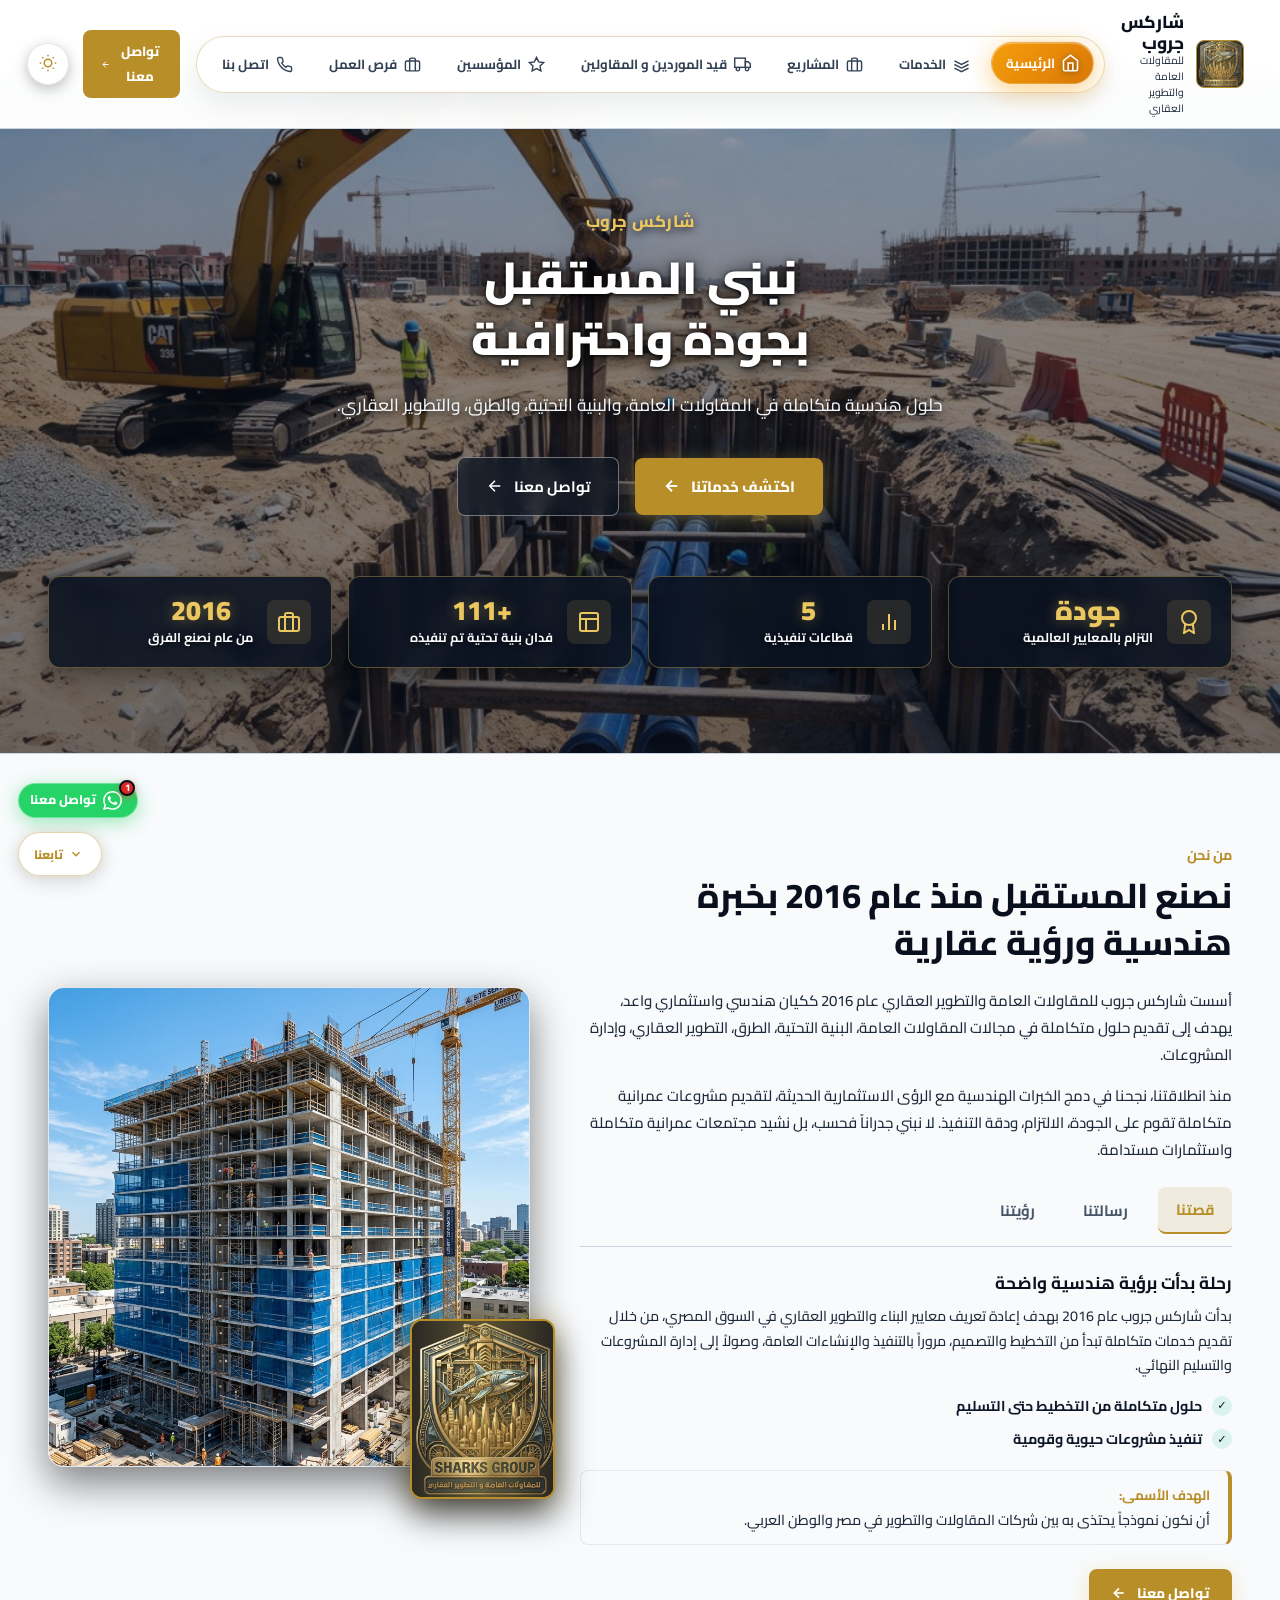
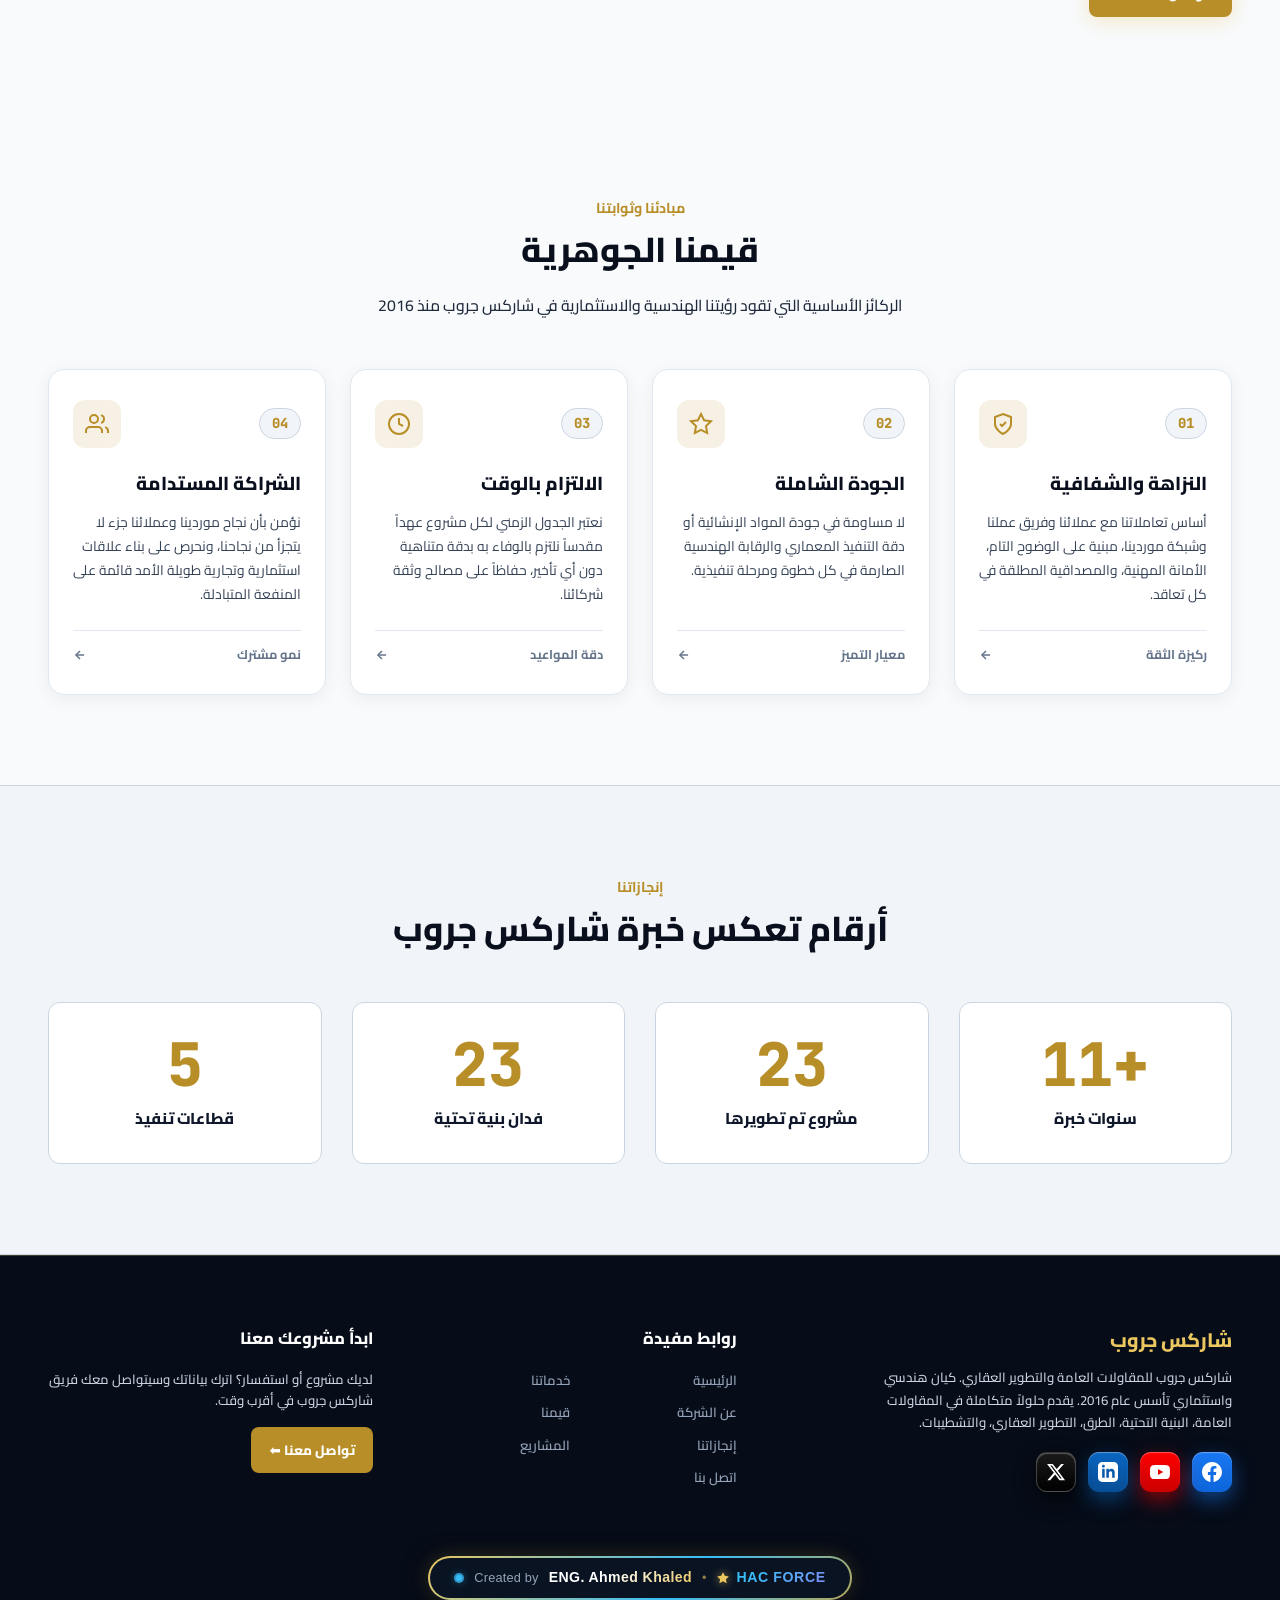
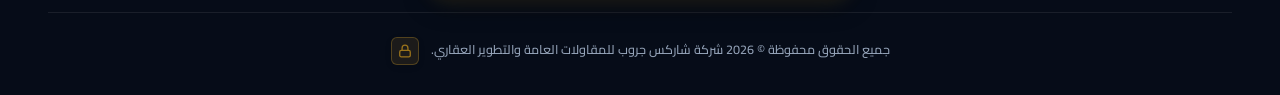
==== commit 8d155216: "feat: update supplier & contractor portal terminology and registration fields" ====
--- a/index.html
+++ b/index.html
@@ -201,11 +201,11 @@
                     </button>
                 </li>
 
-                <!-- 4. الموردين (جديد: سلاسل الإمداد المعتمدة) -->
+                <!-- 4. قيد الموردين والمقاولين -->
                 <li class="unified-nav-item">
                     <button class="unified-nav-btn" id="tabNavSuppliers" onclick="switchMainView('suppliers')">
                         <svg width="17" height="17" viewBox="0 0 24 24" fill="none" stroke="currentColor" stroke-width="2"><rect x="1" y="3" width="15" height="13"></rect><polygon points="16 8 20 8 23 11 23 16 16 16 16 8"></polygon><circle cx="5.5" cy="18.5" r="2.5"></circle><circle cx="18.5" cy="18.5" r="2.5"></circle></svg>
-                        <span>الموردين</span>
+                        <span>قيد الموردين و المقاولين</span>
                     </button>
                 </li>
 
@@ -1183,9 +1183,9 @@
                 <!-- Section Banner -->
                 <div class="section-banner" style="margin-bottom: 32px;">
                     <div class="section-title-wrap">
-                        <span class="dash-banner-badge" style="display: inline-block; margin-bottom: 8px;">بوابة تأهيل واعتماد الموردين | انضم لسلاسل إمداد شاركس جروب</span>
-                        <h1>تسجيل واعتماد مورد جديد</h1>
-                        <p>نرحب بانضمام المصانع والشركات والموزعين المعتمدين لشبكة توريدات مشروعات شاركس جروب الإنشائية والتطوير العمراني. يرجى ملء البيانات وإرفاق الأوراق الثبوتية للاعتماد من لجنة المشتريات المركزية.</p>
+                        <span class="dash-banner-badge" style="display: inline-block; margin-bottom: 8px;">بوابة التأهيل المسبق | قيد الموردين والمقاولين</span>
+                        <h1>قيد الموردين والمقاولين</h1>
+                        <p>نرحب بانضمام المصانع والشركات والموزعين والمقاولين لشبكة أعمال وتوريدات مشروعات شاركس جروب الإنشائية والتطوير العمراني. يرجى ملء البيانات وإرفاق الأوراق الثبوتية للاعتماد وقيد الكيان بسجلات الشركة.</p>
                     </div>
                 </div>
 
@@ -1231,7 +1231,7 @@
                             <svg width="28" height="28" viewBox="0 0 24 24" fill="none" stroke="currentColor" stroke-width="2"><rect x="2" y="7" width="20" height="14" rx="2" ry="2"></rect><path d="M16 21V5a2 2 0 0 0-2-2h-4a2 2 0 0 0-2 2v16"></path></svg>
                         </div>
                         <div>
-                            <h2>استمارة التأهيل المسبق وتسجيل مورد او مقاول معتمد</h2>
+                            <h2>استمارة التأهيل المسبق و قيد موردين او مقاولين</h2>
                             <p>يرجى استيفاء البيانات بدقة، ورفع نسخ واضحة من السجل التجاري والبطاقة الضريبية وسابقة الأعمال.</p>
                         </div>
                     </div>
@@ -1239,7 +1239,7 @@
                     <form id="formSupplierPortal" onsubmit="handleSupplierPortalSubmit(event)">
                         <!-- Form Sections -->
                         <div class="portal-form-grid">
-                            <!-- Field: صفة الكيان (مورد أو مقاول معتمد) -->
+                            <!-- Field: صفة الكيان (مورد أو مقاول) -->
                             <div class="portal-form-group span-2">
                                 <label class="portal-label">
                                     <span>صفة التسجيل المطلوبة في سجلات الشركة</span>
@@ -1249,14 +1249,14 @@
                                     <label class="entity-option-card" style="display: flex; align-items: center; gap: 10px; padding: 12px 16px; border-radius: var(--radius-sm, 8px); background: rgba(255,255,255,0.03); border: 1.5px solid var(--border-card, rgba(255,255,255,0.12)); cursor: pointer; transition: all 0.2s;">
                                         <input type="radio" name="supplierEntityType" value="مورد" checked style="accent-color: var(--gold-primary, #ebc760); width: 18px; height: 18px; cursor: pointer;">
                                         <div>
-                                            <strong style="display: block; color: var(--text-white, #fff); font-size: 0.95rem;">مورد معتمد</strong>
+                                            <strong style="display: block; color: var(--text-white, #fff); font-size: 0.95rem;">مورد</strong>
                                             <span style="display: block; font-size: 0.78rem; color: var(--text-muted, #94a3b8); margin-top: 2px;">توريد خامات، معدات، أو مواد بناء وإنشاءات</span>
                                         </div>
                                     </label>
                                     <label class="entity-option-card" style="display: flex; align-items: center; gap: 10px; padding: 12px 16px; border-radius: var(--radius-sm, 8px); background: rgba(255,255,255,0.03); border: 1.5px solid var(--border-card, rgba(255,255,255,0.12)); cursor: pointer; transition: all 0.2s;">
                                         <input type="radio" name="supplierEntityType" value="مقاول" style="accent-color: var(--gold-primary, #ebc760); width: 18px; height: 18px; cursor: pointer;">
                                         <div>
-                                            <strong style="display: block; color: var(--text-white, #fff); font-size: 0.95rem;">مقاول معتمد</strong>
+                                            <strong style="display: block; color: var(--text-white, #fff); font-size: 0.95rem;">مقاول</strong>
                                             <span style="display: block; font-size: 0.78rem; color: var(--text-muted, #94a3b8); margin-top: 2px;">أعمال مقاولات باطن، تشطيبات، أو بنية تحتية</span>
                                         </div>
                                     </label>
@@ -1272,26 +1272,20 @@
                                 <input type="text" id="supplierCompanyName" class="portal-input" placeholder="مثال: شركة النيل للتوريدات العامة والمقاولات" required>
                             </div>
 
-                            <!-- Field: مجال التوريد -->
+                            <!-- Field: مجال ونوع التوريد الرئيسي -->
                             <div class="portal-form-group">
                                 <label class="portal-label">
                                     <span>مجال ونوع التوريد الرئيسي</span>
-                                    <span class="required-star">*</span>
                                 </label>
-                                <select id="supplierCategory" class="portal-input portal-select" required>
-                                    <option value="" disabled selected>اختر مجال التوريد...</option>
-                                    <option value="حديد وتسليح">حديد وتسليح وصلب</option>
-                                    <option value="أسمنت وخرسانة جاهزة">أسمنت وخرسانة جاهزة ومواد بناء</option>
-                                    <option value="كهروميكانيك وشبكات">كهروميكانيك ومحطات وشبكات كهرباء</option>
-                                    <option value="مواسير ومستلزمات بنية تحتية">مواسير وشبكات مياه وصرف ومحابس</option>
-                                    <option value="عوازل ومواد كيميائية">عوازل مائية وحرارية وكيماويات بناء حديث</option>
-                                    <option value="دهانات وتشطيبات معمارية">دهانات وديكور وتشطيبات معمارية</option>
-                                    <option value="أعمال ألومنيوم وواجهات وزجاج">أعمال ألومنيوم وواجهات وزجاج واستركشر</option>
-                                    <option value="أخشاب وأبواب ونجارة">أخشاب وأبواب ونجارة معمارية</option>
-                                    <option value="نقل ولوجستيات ومعدات ثقيلة">نقل ولوجستيات ومعدات ثقيلة ورافعات</option>
-                                    <option value="توريدات عمومية ومهمات موقع">توريدات عمومية ومهمات سلامة ومواقع</option>
-                                    <option value="أخرى">نشاط توريدات آخر</option>
-                                </select>
+                                <input type="text" id="supplierCategory" class="portal-input" placeholder="اكتب مجال التوريد (مثال: حديد، أسمنت، عوازل، كابلات...)">
+                            </div>
+
+                            <!-- Field: مجال ونوع المقاولات -->
+                            <div class="portal-form-group">
+                                <label class="portal-label">
+                                    <span>مجال و نوع المقاولات</span>
+                                </label>
+                                <input type="text" id="supplierContractingCategory" class="portal-input" placeholder="اكتب نوع المقاولات (مثال: شبكات بنية تحتية، تشطيبات، خرسانات...)">
                             </div>
 
                             <!-- Field: المقر الرئيسي والمحافظة -->
